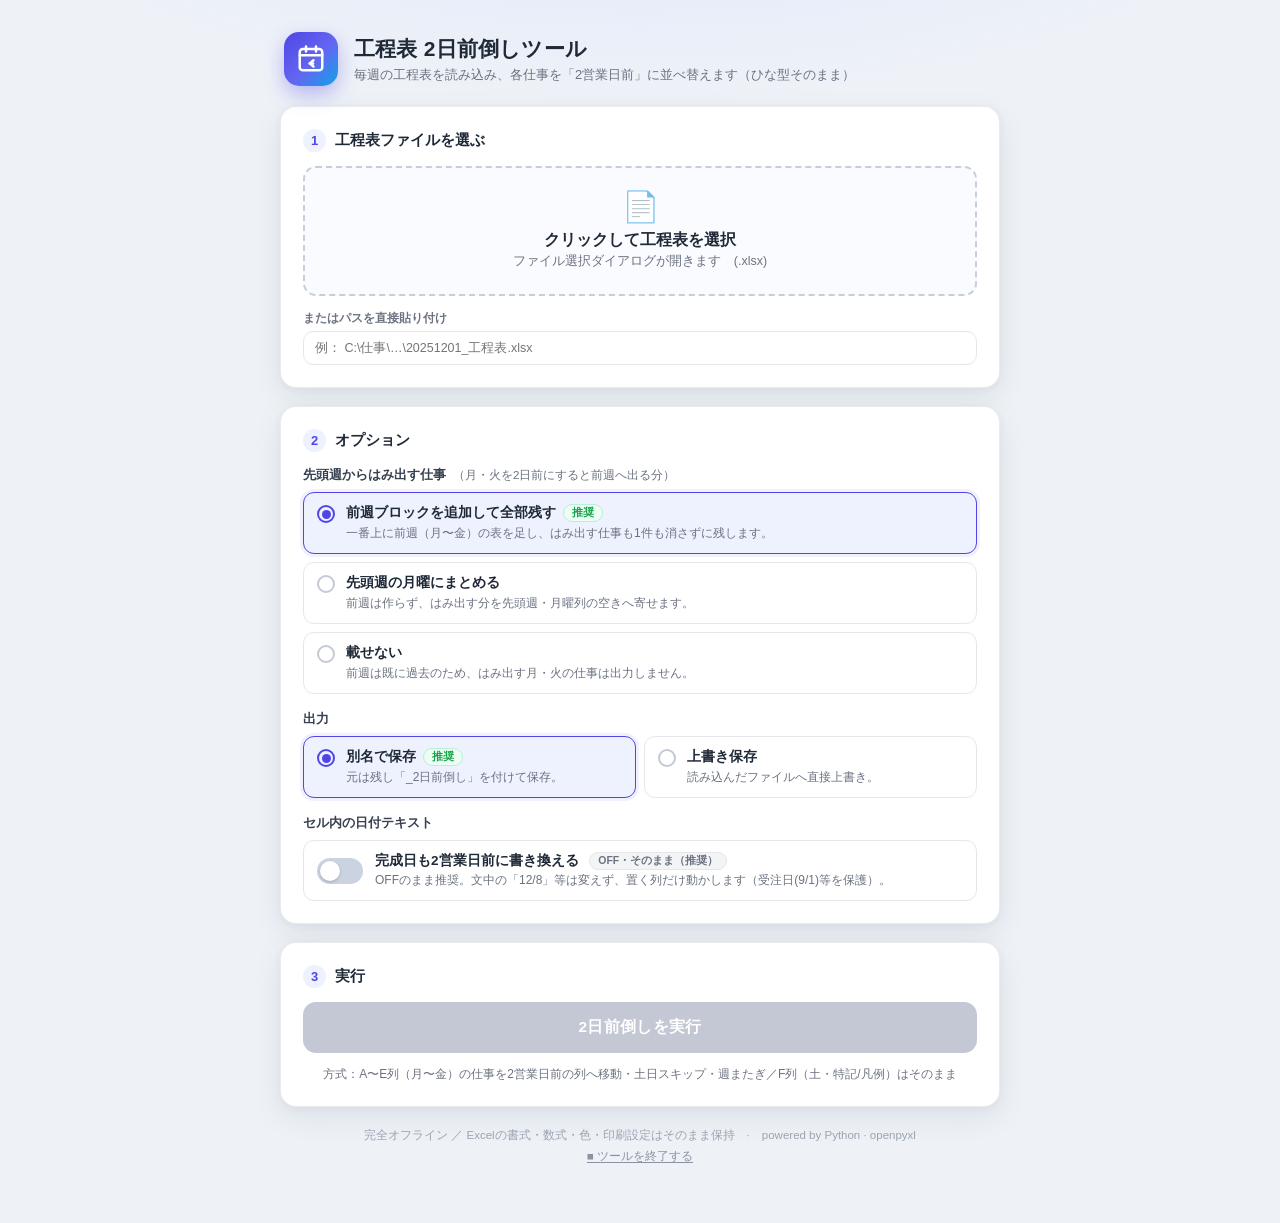
==== index.html @ 51d1c984 "Add files via upload" ====
<!DOCTYPE html>
<html lang="ja">
<head>
<meta charset="utf-8">
<meta name="viewport" content="width=device-width, initial-scale=1">
<title>工程表 2日前倒しツール</title>
<style>
  :root{
    --bg:#eef2f7; --card:#fff; --ink:#1f2937; --muted:#6b7280;
    --primary:#4f46e5; --primary-d:#4338ca; --primary-soft:#eef2ff;
    --accent:#0ea5e9; --ok:#16a34a; --ok-soft:#ecfdf5; --warn:#d97706;
    --warn-soft:#fffbeb; --danger:#dc2626; --danger-soft:#fef2f2; --line:#e5e7eb;
    --radius:16px; --shadow:0 10px 30px rgba(31,41,55,.08), 0 2px 8px rgba(31,41,55,.05);
  }
  *{box-sizing:border-box}
  html,body{margin:0;padding:0}
  body{
    font-family:-apple-system,BlinkMacSystemFont,"Segoe UI","Yu Gothic UI",
      "Hiragino Kaku Gothic ProN","Meiryo",sans-serif;
    color:var(--ink); background:var(--bg);
    background-image:radial-gradient(1200px 500px at 50% -200px,#dbe4ff 0,rgba(219,228,255,0) 60%);
    min-height:100vh; -webkit-font-smoothing:antialiased;
  }
  .wrap{max-width:760px; margin:0 auto; padding:26px 20px 56px}

  /* ---- header ---- */
  header.hero{display:flex; align-items:center; gap:16px; margin:6px 4px 20px;}
  .logo{
    width:54px;height:54px;flex:0 0 auto;border-radius:15px;
    background:linear-gradient(135deg,var(--primary),#6366f1 55%,var(--accent));
    display:grid;place-items:center;box-shadow:0 8px 20px rgba(79,70,229,.35);
  }
  .logo svg{width:30px;height:30px;color:#fff}
  .hero h1{font-size:21px;margin:0;letter-spacing:.2px}
  .hero p{margin:3px 0 0;color:var(--muted);font-size:13px}

  /* ---- card ---- */
  .card{background:var(--card);border-radius:var(--radius);box-shadow:var(--shadow);
    border:1px solid rgba(229,231,235,.8); padding:22px; margin-bottom:18px;}
  .step{display:flex;align-items:center;gap:9px;margin:0 0 14px;font-weight:700;font-size:14.5px}
  .step .n{width:23px;height:23px;border-radius:50%;background:var(--primary-soft);
    color:var(--primary);display:grid;place-items:center;font-size:13px;font-weight:800}

  /* ---- pick ---- */
  .pick{
    border:2px dashed #c7cdda;border-radius:13px;padding:24px 18px;text-align:center;
    background:#fafbff;cursor:pointer;transition:.18s;
  }
  .pick:hover{border-color:var(--primary);background:#f5f7ff}
  .pick.busy{opacity:.7;cursor:progress}
  .pick .ic{font-size:30px;line-height:1}
  .pick .big{font-weight:700;margin:8px 0 2px}
  .pick .sub{color:var(--muted);font-size:12.5px}

  .pastearea{margin-top:12px}
  .pastearea label{font-size:11.5px;color:var(--muted);font-weight:600}
  .pathrow{display:flex;gap:8px;margin-top:5px}
  .pathrow input{flex:1;border:1.5px solid var(--line);border-radius:10px;padding:9px 11px;
    font-size:12.5px;font-family:inherit;color:#374151}
  .pathrow input:focus{outline:none;border-color:var(--primary);box-shadow:0 0 0 3px rgba(79,70,229,.1)}

  .file{
    display:none;align-items:center;gap:12px;margin-top:14px;padding:12px 14px;
    background:var(--primary-soft);border:1px solid #dfe3ff;border-radius:11px;
  }
  .file.show{display:flex}
  .file .xls{width:34px;height:34px;border-radius:8px;background:#1d8a52;color:#fff;
    display:grid;place-items:center;font-size:11px;font-weight:800;flex:0 0 auto}
  .file .meta{flex:1;min-width:0}
  .file .nm{font-weight:700;font-size:13.5px;white-space:nowrap;overflow:hidden;text-overflow:ellipsis}
  .file .sz{color:var(--muted);font-size:11.5px;white-space:nowrap;overflow:hidden;text-overflow:ellipsis}
  .file .x{border:none;background:#e7eaf6;color:#555;width:26px;height:26px;border-radius:50%;
    cursor:pointer;font-size:15px;line-height:1;flex:0 0 auto}
  .file .x:hover{background:#d9deef}

  /* ---- options ---- */
  .opt-grp + .opt-grp{margin-top:16px}
  .lab{font-size:13px;font-weight:700;color:#374151;margin:0 0 8px;display:flex;gap:7px;align-items:center;flex-wrap:wrap}
  .lab .hint{font-weight:500;color:var(--muted);font-size:11.5px}
  .choices{display:grid;gap:8px}
  .choice{
    display:flex;gap:11px;align-items:flex-start;padding:11px 13px;border:1.5px solid var(--line);
    border-radius:11px;cursor:pointer;transition:.15s;background:#fff;
  }
  .choice:hover{border-color:#c3c9d6;background:#fcfcff}
  .choice.on{border-color:var(--primary);background:var(--primary-soft);box-shadow:0 0 0 3px rgba(79,70,229,.08)}
  .choice .dot{width:18px;height:18px;border-radius:50%;border:2px solid #c3c9d6;flex:0 0 auto;margin-top:1px;
    display:grid;place-items:center;transition:.15s}
  .choice.on .dot{border-color:var(--primary)}
  .choice.on .dot::after{content:"";width:9px;height:9px;border-radius:50%;background:var(--primary)}
  .choice .ttl{font-weight:700;font-size:13.5px}
  .choice .ds{color:var(--muted);font-size:12px;margin-top:2px;line-height:1.5}
  .row2{display:grid;grid-template-columns:1fr 1fr;gap:8px}
  .badge{display:inline-block;font-size:10.5px;font-weight:800;color:var(--ok);
    background:var(--ok-soft);border:1px solid #b9f0d2;border-radius:999px;padding:1px 8px;margin-left:7px;vertical-align:1px}
  .badge.gray{color:#6b7280;background:#f3f4f6;border-color:#e5e7eb}

  /* ---- toggle ---- */
  .toggle{display:flex;align-items:center;gap:12px;padding:11px 13px;border:1.5px solid var(--line);border-radius:11px}
  .sw{width:46px;height:26px;border-radius:999px;background:#cbd2e0;position:relative;cursor:pointer;transition:.18s;flex:0 0 auto}
  .sw::after{content:"";position:absolute;top:3px;left:3px;width:20px;height:20px;border-radius:50%;background:#fff;transition:.18s;box-shadow:0 1px 3px rgba(0,0,0,.2)}
  .sw.on{background:var(--primary)}
  .sw.on::after{left:23px}
  .toggle .tx .ttl{font-weight:700;font-size:13.5px}
  .toggle .tx .ds{color:var(--muted);font-size:12px;margin-top:2px}

  /* ---- run button ---- */
  .run{
    width:100%;border:none;border-radius:13px;padding:15px;font-size:15.5px;font-weight:800;
    color:#fff;background:linear-gradient(135deg,var(--primary),#6366f1);cursor:pointer;
    box-shadow:0 8px 18px rgba(79,70,229,.32);transition:.15s;letter-spacing:.3px;
    display:flex;align-items:center;justify-content:center;gap:9px;
  }
  .run:hover:not(:disabled){transform:translateY(-1px);box-shadow:0 11px 22px rgba(79,70,229,.4)}
  .run:disabled{background:#c4c8d4;box-shadow:none;cursor:not-allowed}
  .run .spin{width:18px;height:18px;border:3px solid rgba(255,255,255,.45);border-top-color:#fff;border-radius:50%;animation:sp .8s linear infinite;display:none}
  .run.busy .spin{display:inline-block}
  @keyframes sp{to{transform:rotate(360deg)}}
  .method-note{font-size:12px;color:var(--muted);text-align:center;margin:12px 4px 0;line-height:1.6}

  /* ---- result ---- */
  #result{display:none}
  #result.show{display:block;animation:rise .35s ease both}
  @keyframes rise{from{opacity:0;transform:translateY(10px)}to{opacity:1;transform:none}}
  .res-head{display:flex;align-items:center;gap:13px;margin-bottom:6px}
  .check{width:46px;height:46px;border-radius:50%;background:var(--ok-soft);border:1px solid #b9f0d2;
    display:grid;place-items:center;flex:0 0 auto}
  .check svg{width:26px;height:26px;color:var(--ok)}
  .res-head h2{margin:0;font-size:18px}
  .res-head .sub{color:var(--muted);font-size:12.5px;margin-top:2px}

  .stats{display:grid;grid-template-columns:repeat(3,1fr);gap:10px;margin:18px 0}
  .tile{background:#f8fafc;border:1px solid var(--line);border-radius:12px;padding:13px 12px;text-align:center}
  .tile .k{font-size:11.5px;color:var(--muted);font-weight:600}
  .tile .v{font-size:21px;font-weight:800;margin-top:3px;letter-spacing:.3px}
  .tile .v .arr{color:#9aa3b2;font-weight:700;margin:0 5px;font-size:16px}
  .tile .tag{margin-top:5px}
  .tag{display:inline-block;font-size:10.5px;font-weight:800;border-radius:999px;padding:1px 8px}
  .tag.ok{color:var(--ok);background:var(--ok-soft);border:1px solid #b9f0d2}
  .tag.gray{color:#6b7280;background:#f1f3f7;border:1px solid #e5e7eb}
  .tag.warn{color:var(--warn);background:var(--warn-soft);border:1px solid #fde9bf}

  .out-row{display:flex;align-items:center;gap:12px;background:var(--ok-soft);border:1px solid #bdf0d3;
    border-radius:12px;padding:12px 14px;margin-bottom:14px}
  .out-row .xls{width:32px;height:32px;border-radius:8px;background:#1d8a52;color:#fff;display:grid;place-items:center;font-size:10px;font-weight:800;flex:0 0 auto}
  .out-row .meta{flex:1;min-width:0}
  .out-row .nm{font-weight:700;font-size:13px;white-space:nowrap;overflow:hidden;text-overflow:ellipsis}
  .out-row .sub{color:#4b7a5e;font-size:11px;white-space:nowrap;overflow:hidden;text-overflow:ellipsis}
  .btns{display:flex;gap:10px}
  .btn{flex:1;border-radius:11px;padding:12px;font-size:14px;font-weight:800;cursor:pointer;border:none;transition:.15s}
  .btn.dl{color:#fff;background:linear-gradient(135deg,var(--ok),#22b966);box-shadow:0 7px 16px rgba(22,163,74,.3)}
  .btn.dl:hover{transform:translateY(-1px)}
  .btn.again{background:#eef1f6;color:#384152}
  .btn.again:hover{background:#e3e7ef}
  .warnbar{display:none;margin-top:12px;font-size:12.5px;color:#92560a;background:var(--warn-soft);
    border:1px solid #fde9bf;border-radius:10px;padding:10px 12px;line-height:1.6}
  .warnbar.show{display:block}

  /* ---- toast / quit ---- */
  #toast{position:fixed;left:50%;bottom:26px;transform:translateX(-50%) translateY(20px);
    background:#fff;border:1px solid var(--danger);border-left:4px solid var(--danger);color:#7f1d1d;
    padding:13px 17px;border-radius:11px;box-shadow:var(--shadow);font-size:13px;max-width:90%;
    opacity:0;pointer-events:none;transition:.25s;z-index:50;white-space:pre-line}
  #toast.show{opacity:1;transform:translateX(-50%) translateY(0)}
  footer{text-align:center;color:#9aa3b2;font-size:11.5px;margin-top:10px;line-height:1.8}
  footer a{color:#8b93a3;cursor:pointer;text-decoration:underline;text-underline-offset:2px}
  #bye{position:fixed;inset:0;background:rgba(238,242,247,.96);display:none;place-items:center;z-index:99;text-align:center}
  #bye.show{display:grid}
  #bye .box{background:#fff;border-radius:16px;padding:34px 40px;box-shadow:var(--shadow)}
  #bye h2{margin:0 0 6px;font-size:18px}
  #bye p{margin:0;color:var(--muted);font-size:13px}
</style>
</head>
<body>
<div class="wrap">

  <header class="hero">
    <div class="logo">
      <svg viewBox="0 0 24 24" fill="none" stroke="currentColor" stroke-width="2" stroke-linecap="round" stroke-linejoin="round">
        <rect x="3" y="4" width="18" height="17" rx="2.5"/><path d="M3 9h18M8 2v4M16 2v4"/><path d="M14 13l-3 2.5 3 2.5"/><path d="M11 15.5h2.6"/>
      </svg>
    </div>
    <div>
      <h1>工程表 2日前倒しツール</h1>
      <p>毎週の工程表を読み込み、各仕事を「2営業日前」に並べ替えます（ひな型そのまま）</p>
    </div>
  </header>

  <!-- 入力 -->
  <section class="card" id="panel-input">
    <div class="step"><span class="n">1</span>工程表ファイルを選ぶ</div>
    <div class="pick" id="pick">
      <div class="ic">📄</div>
      <div class="big" id="pickBig">クリックして工程表を選択</div>
      <div class="sub" id="pickSub">ファイル選択ダイアログが開きます　(.xlsx)</div>
    </div>
    <div class="pastearea">
      <label for="pathInput">またはパスを直接貼り付け</label>
      <div class="pathrow">
        <input type="text" id="pathInput" spellcheck="false"
          placeholder="例： C:\仕事\…\20251201_工程表.xlsx">
      </div>
    </div>
    <div class="file" id="fileChip">
      <div class="xls">XLSX</div>
      <div class="meta"><div class="nm" id="fileName">—</div><div class="sz" id="fileDir"></div></div>
      <button class="x" id="fileClear" title="取り消し">×</button>
    </div>
  </section>

  <!-- オプション -->
  <section class="card" id="panel-opt">
    <div class="step"><span class="n">2</span>オプション</div>

    <div class="opt-grp">
      <div class="lab">先頭週からはみ出す仕事<span class="hint">（月・火を2日前にすると前週へ出る分）</span></div>
      <div class="choices" id="spill">
        <div class="choice on" data-v="prepend">
          <div class="dot"></div>
          <div><div class="ttl">前週ブロックを追加して全部残す<span class="badge">推奨</span></div>
            <div class="ds">一番上に前週（月〜金）の表を足し、はみ出す仕事も1件も消さずに残します。</div></div>
        </div>
        <div class="choice" data-v="clamp">
          <div class="dot"></div>
          <div><div class="ttl">先頭週の月曜にまとめる</div>
            <div class="ds">前週は作らず、はみ出す分を先頭週・月曜列の空きへ寄せます。</div></div>
        </div>
        <div class="choice" data-v="drop">
          <div class="dot"></div>
          <div><div class="ttl">載せない</div>
            <div class="ds">前週は既に過去のため、はみ出す月・火の仕事は出力しません。</div></div>
        </div>
      </div>
    </div>

    <div class="opt-grp">
      <div class="lab">出力</div>
      <div class="choices row2" id="output">
        <div class="choice on" data-v="newfile">
          <div class="dot"></div>
          <div><div class="ttl">別名で保存<span class="badge">推奨</span></div>
            <div class="ds">元は残し「_2日前倒し」を付けて保存。</div></div>
        </div>
        <div class="choice" data-v="overwrite">
          <div class="dot"></div>
          <div><div class="ttl">上書き保存</div>
            <div class="ds">読み込んだファイルへ直接上書き。</div></div>
        </div>
      </div>
    </div>

    <div class="opt-grp">
      <div class="lab">セル内の日付テキスト</div>
      <div class="toggle">
        <div class="sw" id="rewriteSw"></div>
        <div class="tx">
          <div class="ttl">完成日も2営業日前に書き換える <span class="badge gray" id="rwState">OFF・そのまま（推奨）</span></div>
          <div class="ds">OFFのまま推奨。文中の「12/8」等は変えず、置く列だけ動かします（受注日(9/1)等を保護）。</div>
        </div>
      </div>
    </div>
  </section>

  <!-- 実行 -->
  <section class="card" id="panel-run">
    <div class="step"><span class="n">3</span>実行</div>
    <button class="run" id="runBtn" disabled>
      <span class="spin"></span>
      <span class="txt">2日前倒しを実行</span>
    </button>
    <div class="method-note">
      方式：A〜E列（月〜金）の仕事を2営業日前の列へ移動・土日スキップ・週またぎ／F列（土・特記/凡例）はそのまま
    </div>
  </section>

  <!-- 結果 -->
  <section class="card" id="result">
    <div class="res-head">
      <div class="check">
        <svg viewBox="0 0 24 24" fill="none" stroke="currentColor" stroke-width="3" stroke-linecap="round" stroke-linejoin="round"><path d="M5 13l4 4L19 7"/></svg>
      </div>
      <div><h2>2日前倒し 完了</h2><div class="sub">ひな型そのまま・書式と色を保持して保存しました</div></div>
    </div>

    <div class="stats" id="stats"></div>

    <div class="out-row">
      <div class="xls">XLSX</div>
      <div class="meta"><div class="nm" id="outName">—</div><div class="sub" id="outDir"></div></div>
    </div>

    <div class="btns">
      <button class="btn dl" id="openBtn">📂 フォルダを開く</button>
      <button class="btn again" id="againBtn">別のファイルを処理</button>
    </div>
    <div class="warnbar" id="warnbar"></div>
  </section>

  <footer>
    完全オフライン ／ Excelの書式・数式・色・印刷設定はそのまま保持　·　powered by Python · openpyxl<br>
    <a id="quit">■ ツールを終了する</a>
  </footer>
</div>

<div id="toast"></div>
<div id="bye"><div class="box"><h2>ツールを終了しました</h2><p>このウィンドウは閉じてかまいません。</p></div></div>

<script>
(function(){
  "use strict";
  var path="", outPath="", running=false;
  var $=function(id){return document.getElementById(id);};
  var pick=$("pick"), pathInput=$("pathInput"), fileChip=$("fileChip"),
      fileName=$("fileName"), fileDir=$("fileDir"), fileClear=$("fileClear"),
      runBtn=$("runBtn"), result=$("result"), spill=$("spill"), output=$("output"),
      rewriteSw=$("rewriteSw"), rwState=$("rwState");

  function base(p){ return (p||"").split(/[\\/]/).pop(); }
  function dir(p){ var b=base(p); return (p||"").slice(0,(p||"").length-b.length).replace(/[\\/]+$/,""); }
  function isXlsx(p){ return /\.(xlsx|xlsm)$/i.test(p||""); }

  function refresh(){
    path = pathInput.value.trim().replace(/^"|"$/g,"");
    if(path){
      fileName.textContent = base(path);
      fileDir.textContent = dir(path);
      fileChip.classList.add("show");
    }else{
      fileChip.classList.remove("show");
    }
    runBtn.disabled = !(path && isXlsx(path)) || running;
    result.classList.remove("show");
  }
  pathInput.addEventListener("input", refresh);
  fileClear.addEventListener("click", function(){ pathInput.value=""; refresh(); });

  // ---- native pick ----
  pick.addEventListener("click", function(){
    if(pick.classList.contains("busy")) return;
    pick.classList.add("busy");
    $("pickBig").textContent="選択ダイアログを表示中…";
    api("/pick",{initialdir:dir(path)}).then(function(r){
      if(r && r.path){ pathInput.value=r.path; refresh(); }
    }).catch(function(){}).finally(function(){
      pick.classList.remove("busy");
      $("pickBig").textContent="クリックして工程表を選択";
    });
  });

  // ---- option groups ----
  function wireGroup(el){
    el.addEventListener("click",function(e){
      var c=e.target.closest(".choice"); if(!c)return;
      el.querySelectorAll(".choice").forEach(function(x){x.classList.remove("on");});
      c.classList.add("on");
    });
  }
  wireGroup(spill); wireGroup(output);
  function val(el){ return (el.querySelector(".choice.on")||{}).dataset.v; }

  var rewrite=false;
  rewriteSw.addEventListener("click",function(){
    rewrite=!rewrite;
    rewriteSw.classList.toggle("on",rewrite);
    rwState.textContent= rewrite ? "ON・書き換える（試験的）" : "OFF・そのまま（推奨）";
    rwState.className= "badge "+(rewrite?"":"gray");
    rwState.style.color = rewrite ? "#b45309" : "";
  });

  // ---- toast ----
  var toastT;
  function toast(msg){
    var t=$("toast"); t.textContent=msg; t.classList.add("show");
    clearTimeout(toastT); toastT=setTimeout(function(){t.classList.remove("show");},4600);
  }

  // ---- api helper ----
  function api(url,obj){
    return fetch(url,{method:"POST",headers:{"Content-Type":"application/json"},
      body:JSON.stringify(obj||{})}).then(function(res){
      return res.json().catch(function(){return {};}).then(function(j){
        if(!res.ok) throw new Error(j.error||("エラー ("+res.status+")"));
        return j;
      });
    });
  }

  // ---- run ----
  function busy(on){
    running=on; runBtn.classList.toggle("busy",on);
    runBtn.disabled = on || !(path && isXlsx(path));
    runBtn.querySelector(".txt").textContent = on ? "処理中…" : "2日前倒しを実行";
  }
  runBtn.addEventListener("click", function(){
    if(!(path && isXlsx(path))) return;
    busy(true);
    api("/process",{path:path, spillover:val(spill), output:val(output), rewrite:rewrite})
    .then(function(s){ busy(false); showResult(s); })
    .catch(function(err){ busy(false); toast(err.message||String(err)); });
  });

  function tile(k,v,tag,cls){
    return '<div class="tile"><div class="k">'+k+'</div><div class="v">'+v+'</div>'+
           (tag?'<div class="tag '+(cls||"gray")+'">'+tag+'</div>':'')+'</div>';
  }
  function arrow(a,b){ return a+'<span class="arr">→</span>'+b; }

  function showResult(s){
    outPath = s.output||"";
    $("outName").textContent = base(outPath);
    $("outDir").textContent = dir(outPath);

    var sp=s.spillover||"prepend", ji=s.jobs_in_work, jo=s.jobs_out_work, tag,cls;
    if(sp==="prepend" && ji===jo){ tag="抽出漏れゼロ ✓"; cls="ok"; }
    else if(sp==="drop"){ tag="前週分は除外"; cls="gray"; }
    else if(jo<ji){ tag="−"+(ji-jo)+"件"; cls="warn"; }
    else { tag="一致 ✓"; cls="ok"; }

    $("stats").innerHTML =
      tile("週ブロック", arrow(s.blocks_in,s.blocks_out), null) +
      tile("仕事（月〜金）", arrow(ji,jo), tag, cls) +
      tile("特記/凡例（F列）", (s.jobs_out_f!=null?s.jobs_out_f:"—"), "保持", "gray");

    var wb=$("warnbar"), msgs=[];
    if(s.rewrite_dates) msgs.push("⚠ セル内の日付を書き換えました（試験的）。受注日などが意図せず変わっていないか確認してください。");
    if(s.truncated) msgs.push("⚠ "+s.truncated+" 件が月曜列に入り切らず省略されました。");
    if(sp==="drop") msgs.push("※「載せない」設定のため、先頭週の月・火の仕事は出力に含まれません。");
    if(s.output_mode==="overwrite"||/_2日前倒し/.test(outPath)===false) {}
    if(msgs.length){ wb.innerHTML=msgs.join("<br>"); wb.classList.add("show"); }
    else { wb.classList.remove("show"); wb.innerHTML=""; }

    result.classList.add("show");
    result.scrollIntoView({behavior:"smooth",block:"start"});
  }

  $("openBtn").addEventListener("click", function(){
    if(outPath) api("/open-folder",{path:outPath}).catch(function(){});
  });
  $("againBtn").addEventListener("click", function(){
    pathInput.value=""; refresh();
    $("panel-input").scrollIntoView({behavior:"smooth",block:"start"});
  });

  // ---- 終了 / ハートビート ----
  function quit(){
    fetch("/shutdown",{method:"POST"}).catch(function(){});
    $("bye").classList.add("show");
  }
  $("quit").addEventListener("click", quit);
  window.addEventListener("pagehide", function(){
    try{ navigator.sendBeacon("/bye"); }catch(e){}
  });
  setInterval(function(){ fetch("/ping",{method:"POST"}).catch(function(){}); }, 8000);

  // ---- demo（見た目確認用） ----
  if(/[?&]demo=1/.test(location.search)){
    pathInput.value="C:\\仕事\\抽出アプリ\\20251201_社内_工程表_製造部.xlsx"; refresh();
    showResult({blocks_in:4,blocks_out:5,jobs_in_work:558,jobs_out_work:558,jobs_in_f:62,
      jobs_out_f:62,truncated:0,spillover:"prepend",rewrite_dates:false,
      output:"C:\\仕事\\抽出アプリ\\20251201_社内_工程表_製造部_2日前倒し.xlsx"});
  }
})();
</script>
</body>
</html>
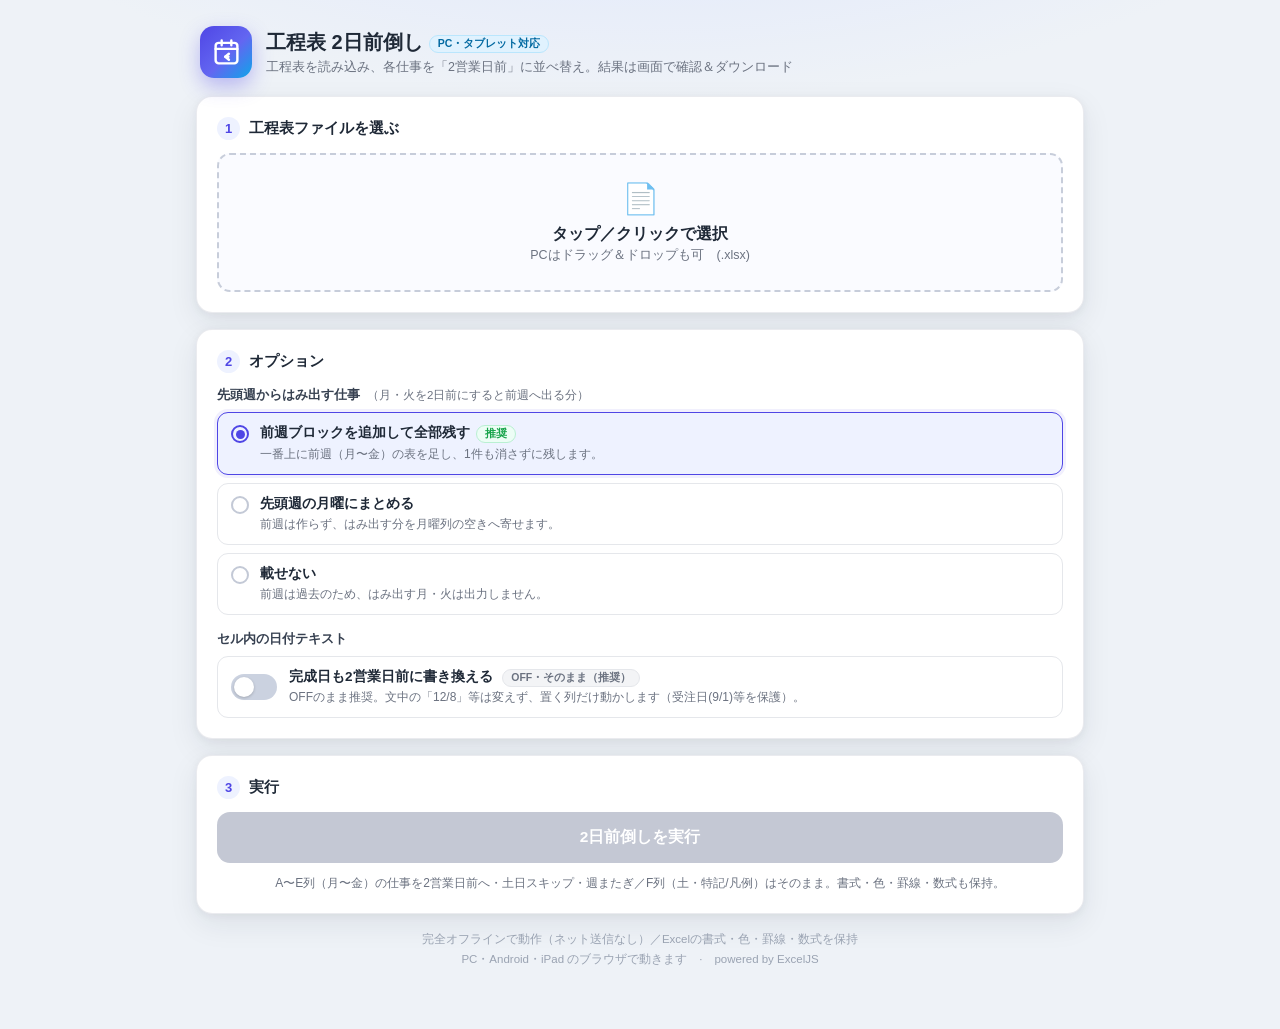
==== commit e6116b07: "Add files via upload" ====
--- a/index.html
+++ b/index.html
@@ -3,461 +3,692 @@
 <head>
 <meta charset="utf-8">
 <meta name="viewport" content="width=device-width, initial-scale=1">
-<title>工程表 2日前倒しツール</title>
+<title>工程表 2日前倒し（どこでも版）</title>
 <style>
   :root{
     --bg:#eef2f7; --card:#fff; --ink:#1f2937; --muted:#6b7280;
-    --primary:#4f46e5; --primary-d:#4338ca; --primary-soft:#eef2ff;
-    --accent:#0ea5e9; --ok:#16a34a; --ok-soft:#ecfdf5; --warn:#d97706;
-    --warn-soft:#fffbeb; --danger:#dc2626; --danger-soft:#fef2f2; --line:#e5e7eb;
+    --primary:#4f46e5; --primary-soft:#eef2ff; --accent:#0ea5e9; --ok:#16a34a;
+    --ok-soft:#ecfdf5; --warn:#d97706; --warn-soft:#fffbeb; --danger:#dc2626; --line:#e5e7eb;
     --radius:16px; --shadow:0 10px 30px rgba(31,41,55,.08), 0 2px 8px rgba(31,41,55,.05);
   }
   *{box-sizing:border-box}
   html,body{margin:0;padding:0}
-  body{
-    font-family:-apple-system,BlinkMacSystemFont,"Segoe UI","Yu Gothic UI",
-      "Hiragino Kaku Gothic ProN","Meiryo",sans-serif;
+  body{font-family:-apple-system,BlinkMacSystemFont,"Segoe UI","Yu Gothic UI","Hiragino Kaku Gothic ProN","Meiryo",sans-serif;
     color:var(--ink); background:var(--bg);
     background-image:radial-gradient(1200px 500px at 50% -200px,#dbe4ff 0,rgba(219,228,255,0) 60%);
-    min-height:100vh; -webkit-font-smoothing:antialiased;
-  }
-  .wrap{max-width:760px; margin:0 auto; padding:26px 20px 56px}
-
-  /* ---- header ---- */
-  header.hero{display:flex; align-items:center; gap:16px; margin:6px 4px 20px;}
-  .logo{
-    width:54px;height:54px;flex:0 0 auto;border-radius:15px;
-    background:linear-gradient(135deg,var(--primary),#6366f1 55%,var(--accent));
-    display:grid;place-items:center;box-shadow:0 8px 20px rgba(79,70,229,.35);
-  }
-  .logo svg{width:30px;height:30px;color:#fff}
-  .hero h1{font-size:21px;margin:0;letter-spacing:.2px}
-  .hero p{margin:3px 0 0;color:var(--muted);font-size:13px}
-
-  /* ---- card ---- */
-  .card{background:var(--card);border-radius:var(--radius);box-shadow:var(--shadow);
-    border:1px solid rgba(229,231,235,.8); padding:22px; margin-bottom:18px;}
-  .step{display:flex;align-items:center;gap:9px;margin:0 0 14px;font-weight:700;font-size:14.5px}
-  .step .n{width:23px;height:23px;border-radius:50%;background:var(--primary-soft);
-    color:var(--primary);display:grid;place-items:center;font-size:13px;font-weight:800}
-
-  /* ---- pick ---- */
-  .pick{
-    border:2px dashed #c7cdda;border-radius:13px;padding:24px 18px;text-align:center;
-    background:#fafbff;cursor:pointer;transition:.18s;
-  }
-  .pick:hover{border-color:var(--primary);background:#f5f7ff}
-  .pick.busy{opacity:.7;cursor:progress}
-  .pick .ic{font-size:30px;line-height:1}
-  .pick .big{font-weight:700;margin:8px 0 2px}
-  .pick .sub{color:var(--muted);font-size:12.5px}
-
-  .pastearea{margin-top:12px}
-  .pastearea label{font-size:11.5px;color:var(--muted);font-weight:600}
-  .pathrow{display:flex;gap:8px;margin-top:5px}
-  .pathrow input{flex:1;border:1.5px solid var(--line);border-radius:10px;padding:9px 11px;
-    font-size:12.5px;font-family:inherit;color:#374151}
-  .pathrow input:focus{outline:none;border-color:var(--primary);box-shadow:0 0 0 3px rgba(79,70,229,.1)}
-
-  .file{
-    display:none;align-items:center;gap:12px;margin-top:14px;padding:12px 14px;
-    background:var(--primary-soft);border:1px solid #dfe3ff;border-radius:11px;
-  }
+    min-height:100vh; -webkit-font-smoothing:antialiased; -webkit-text-size-adjust:100%;}
+  .wrap{max-width:920px; margin:0 auto; padding:22px 16px 60px}
+  header.hero{display:flex; align-items:center; gap:14px; margin:4px 4px 18px}
+  .logo{width:52px;height:52px;flex:0 0 auto;border-radius:14px;background:linear-gradient(135deg,var(--primary),#6366f1 55%,var(--accent));display:grid;place-items:center;box-shadow:0 8px 20px rgba(79,70,229,.35)}
+  .logo svg{width:29px;height:29px;color:#fff}
+  .hero h1{font-size:20px;margin:0}
+  .hero p{margin:3px 0 0;color:var(--muted);font-size:12.5px}
+  .tag-here{display:inline-block;font-size:10.5px;font-weight:800;color:#0369a1;background:#e0f2fe;border:1px solid #bae6fd;border-radius:999px;padding:1px 8px;margin-left:6px;vertical-align:2px}
+
+  .card{background:var(--card);border-radius:var(--radius);box-shadow:var(--shadow);border:1px solid rgba(229,231,235,.8);padding:20px;margin-bottom:16px}
+  .step{display:flex;align-items:center;gap:9px;margin:0 0 13px;font-weight:700;font-size:14.5px}
+  .step .n{width:23px;height:23px;border-radius:50%;background:var(--primary-soft);color:var(--primary);display:grid;place-items:center;font-size:13px;font-weight:800}
+
+  .drop{border:2px dashed #c7cdda;border-radius:13px;padding:26px 18px;text-align:center;background:#fafbff;cursor:pointer;transition:.18s;display:block}
+  .drop:hover{border-color:var(--primary);background:#f5f7ff}
+  .drop.drag{border-color:var(--primary);background:var(--primary-soft)}
+  .drop .ic{font-size:30px}
+  .drop .big{font-weight:700;margin:8px 0 2px}
+  .drop .sub{color:var(--muted);font-size:12.5px}
+  .drop input{display:none}
+  .file{display:none;align-items:center;gap:12px;margin-top:13px;padding:11px 13px;background:var(--primary-soft);border:1px solid #dfe3ff;border-radius:11px}
   .file.show{display:flex}
-  .file .xls{width:34px;height:34px;border-radius:8px;background:#1d8a52;color:#fff;
-    display:grid;place-items:center;font-size:11px;font-weight:800;flex:0 0 auto}
+  .file .xls{width:33px;height:33px;border-radius:8px;background:#1d8a52;color:#fff;display:grid;place-items:center;font-size:10px;font-weight:800;flex:0 0 auto}
   .file .meta{flex:1;min-width:0}
-  .file .nm{font-weight:700;font-size:13.5px;white-space:nowrap;overflow:hidden;text-overflow:ellipsis}
-  .file .sz{color:var(--muted);font-size:11.5px;white-space:nowrap;overflow:hidden;text-overflow:ellipsis}
-  .file .x{border:none;background:#e7eaf6;color:#555;width:26px;height:26px;border-radius:50%;
-    cursor:pointer;font-size:15px;line-height:1;flex:0 0 auto}
-  .file .x:hover{background:#d9deef}
-
-  /* ---- options ---- */
-  .opt-grp + .opt-grp{margin-top:16px}
+  .file .nm{font-weight:700;font-size:13px;white-space:nowrap;overflow:hidden;text-overflow:ellipsis}
+  .file .sz{color:var(--muted);font-size:11.5px}
+  .file .x{border:none;background:#e7eaf6;color:#555;width:26px;height:26px;border-radius:50%;cursor:pointer;font-size:15px;flex:0 0 auto}
+
+  .opt-grp + .opt-grp{margin-top:15px}
   .lab{font-size:13px;font-weight:700;color:#374151;margin:0 0 8px;display:flex;gap:7px;align-items:center;flex-wrap:wrap}
   .lab .hint{font-weight:500;color:var(--muted);font-size:11.5px}
   .choices{display:grid;gap:8px}
-  .choice{
-    display:flex;gap:11px;align-items:flex-start;padding:11px 13px;border:1.5px solid var(--line);
-    border-radius:11px;cursor:pointer;transition:.15s;background:#fff;
-  }
-  .choice:hover{border-color:#c3c9d6;background:#fcfcff}
+  .choice{display:flex;gap:11px;align-items:flex-start;padding:11px 13px;border:1.5px solid var(--line);border-radius:11px;cursor:pointer;transition:.15s;background:#fff}
+  .choice:hover{border-color:#c3c9d6}
   .choice.on{border-color:var(--primary);background:var(--primary-soft);box-shadow:0 0 0 3px rgba(79,70,229,.08)}
-  .choice .dot{width:18px;height:18px;border-radius:50%;border:2px solid #c3c9d6;flex:0 0 auto;margin-top:1px;
-    display:grid;place-items:center;transition:.15s}
+  .choice .dot{width:18px;height:18px;border-radius:50%;border:2px solid #c3c9d6;flex:0 0 auto;margin-top:1px;display:grid;place-items:center}
   .choice.on .dot{border-color:var(--primary)}
   .choice.on .dot::after{content:"";width:9px;height:9px;border-radius:50%;background:var(--primary)}
   .choice .ttl{font-weight:700;font-size:13.5px}
   .choice .ds{color:var(--muted);font-size:12px;margin-top:2px;line-height:1.5}
-  .row2{display:grid;grid-template-columns:1fr 1fr;gap:8px}
-  .badge{display:inline-block;font-size:10.5px;font-weight:800;color:var(--ok);
-    background:var(--ok-soft);border:1px solid #b9f0d2;border-radius:999px;padding:1px 8px;margin-left:7px;vertical-align:1px}
+  .badge{display:inline-block;font-size:10.5px;font-weight:800;color:var(--ok);background:var(--ok-soft);border:1px solid #b9f0d2;border-radius:999px;padding:1px 8px;margin-left:6px}
   .badge.gray{color:#6b7280;background:#f3f4f6;border-color:#e5e7eb}
-
-  /* ---- toggle ---- */
   .toggle{display:flex;align-items:center;gap:12px;padding:11px 13px;border:1.5px solid var(--line);border-radius:11px}
   .sw{width:46px;height:26px;border-radius:999px;background:#cbd2e0;position:relative;cursor:pointer;transition:.18s;flex:0 0 auto}
   .sw::after{content:"";position:absolute;top:3px;left:3px;width:20px;height:20px;border-radius:50%;background:#fff;transition:.18s;box-shadow:0 1px 3px rgba(0,0,0,.2)}
-  .sw.on{background:var(--primary)}
-  .sw.on::after{left:23px}
-  .toggle .tx .ttl{font-weight:700;font-size:13.5px}
-  .toggle .tx .ds{color:var(--muted);font-size:12px;margin-top:2px}
-
-  /* ---- run button ---- */
-  .run{
-    width:100%;border:none;border-radius:13px;padding:15px;font-size:15.5px;font-weight:800;
-    color:#fff;background:linear-gradient(135deg,var(--primary),#6366f1);cursor:pointer;
-    box-shadow:0 8px 18px rgba(79,70,229,.32);transition:.15s;letter-spacing:.3px;
-    display:flex;align-items:center;justify-content:center;gap:9px;
-  }
-  .run:hover:not(:disabled){transform:translateY(-1px);box-shadow:0 11px 22px rgba(79,70,229,.4)}
+  .sw.on{background:var(--primary)}.sw.on::after{left:23px}
+  .toggle .ttl{font-weight:700;font-size:13.5px}
+  .toggle .ds{color:var(--muted);font-size:12px;margin-top:2px}
+
+  .run{width:100%;border:none;border-radius:13px;padding:15px;font-size:15.5px;font-weight:800;color:#fff;background:linear-gradient(135deg,var(--primary),#6366f1);cursor:pointer;box-shadow:0 8px 18px rgba(79,70,229,.32);transition:.15s;display:flex;align-items:center;justify-content:center;gap:9px}
+  .run:hover:not(:disabled){transform:translateY(-1px)}
   .run:disabled{background:#c4c8d4;box-shadow:none;cursor:not-allowed}
   .run .spin{width:18px;height:18px;border:3px solid rgba(255,255,255,.45);border-top-color:#fff;border-radius:50%;animation:sp .8s linear infinite;display:none}
   .run.busy .spin{display:inline-block}
   @keyframes sp{to{transform:rotate(360deg)}}
-  .method-note{font-size:12px;color:var(--muted);text-align:center;margin:12px 4px 0;line-height:1.6}
-
-  /* ---- result ---- */
+  .method-note{font-size:12px;color:var(--muted);text-align:center;margin:11px 4px 0;line-height:1.6}
+
   #result{display:none}
   #result.show{display:block;animation:rise .35s ease both}
-  @keyframes rise{from{opacity:0;transform:translateY(10px)}to{opacity:1;transform:none}}
+  @keyframes rise{from{opacity:0;transform:translateY(10px)}to{opacity:1}}
   .res-head{display:flex;align-items:center;gap:13px;margin-bottom:6px}
-  .check{width:46px;height:46px;border-radius:50%;background:var(--ok-soft);border:1px solid #b9f0d2;
-    display:grid;place-items:center;flex:0 0 auto}
-  .check svg{width:26px;height:26px;color:var(--ok)}
-  .res-head h2{margin:0;font-size:18px}
-  .res-head .sub{color:var(--muted);font-size:12.5px;margin-top:2px}
-
-  .stats{display:grid;grid-template-columns:repeat(3,1fr);gap:10px;margin:18px 0}
-  .tile{background:#f8fafc;border:1px solid var(--line);border-radius:12px;padding:13px 12px;text-align:center}
-  .tile .k{font-size:11.5px;color:var(--muted);font-weight:600}
-  .tile .v{font-size:21px;font-weight:800;margin-top:3px;letter-spacing:.3px}
-  .tile .v .arr{color:#9aa3b2;font-weight:700;margin:0 5px;font-size:16px}
+  .check{width:44px;height:44px;border-radius:50%;background:var(--ok-soft);border:1px solid #b9f0d2;display:grid;place-items:center;flex:0 0 auto}
+  .check svg{width:25px;height:25px;color:var(--ok)}
+  .res-head h2{margin:0;font-size:18px}.res-head .sub{color:var(--muted);font-size:12.5px;margin-top:2px}
+  .stats{display:grid;grid-template-columns:repeat(3,1fr);gap:10px;margin:16px 0}
+  .tile{background:#f8fafc;border:1px solid var(--line);border-radius:12px;padding:12px;text-align:center}
+  .tile .k{font-size:11px;color:var(--muted);font-weight:600}
+  .tile .v{font-size:20px;font-weight:800;margin-top:3px}
+  .tile .v .arr{color:#9aa3b2;margin:0 5px;font-size:15px}
   .tile .tag{margin-top:5px}
   .tag{display:inline-block;font-size:10.5px;font-weight:800;border-radius:999px;padding:1px 8px}
   .tag.ok{color:var(--ok);background:var(--ok-soft);border:1px solid #b9f0d2}
   .tag.gray{color:#6b7280;background:#f1f3f7;border:1px solid #e5e7eb}
   .tag.warn{color:var(--warn);background:var(--warn-soft);border:1px solid #fde9bf}
-
-  .out-row{display:flex;align-items:center;gap:12px;background:var(--ok-soft);border:1px solid #bdf0d3;
-    border-radius:12px;padding:12px 14px;margin-bottom:14px}
-  .out-row .xls{width:32px;height:32px;border-radius:8px;background:#1d8a52;color:#fff;display:grid;place-items:center;font-size:10px;font-weight:800;flex:0 0 auto}
-  .out-row .meta{flex:1;min-width:0}
-  .out-row .nm{font-weight:700;font-size:13px;white-space:nowrap;overflow:hidden;text-overflow:ellipsis}
-  .out-row .sub{color:#4b7a5e;font-size:11px;white-space:nowrap;overflow:hidden;text-overflow:ellipsis}
-  .btns{display:flex;gap:10px}
-  .btn{flex:1;border-radius:11px;padding:12px;font-size:14px;font-weight:800;cursor:pointer;border:none;transition:.15s}
+  .btn{border-radius:11px;padding:13px;font-size:14.5px;font-weight:800;cursor:pointer;border:none;transition:.15s;width:100%}
   .btn.dl{color:#fff;background:linear-gradient(135deg,var(--ok),#22b966);box-shadow:0 7px 16px rgba(22,163,74,.3)}
   .btn.dl:hover{transform:translateY(-1px)}
-  .btn.again{background:#eef1f6;color:#384152}
-  .btn.again:hover{background:#e3e7ef}
-  .warnbar{display:none;margin-top:12px;font-size:12.5px;color:#92560a;background:var(--warn-soft);
-    border:1px solid #fde9bf;border-radius:10px;padding:10px 12px;line-height:1.6}
+  .btn.again{background:#eef1f6;color:#384152;margin-top:9px}
+  .warnbar{display:none;margin-top:12px;font-size:12.5px;color:#92560a;background:var(--warn-soft);border:1px solid #fde9bf;border-radius:10px;padding:10px 12px;line-height:1.6}
   .warnbar.show{display:block}
 
-  /* ---- toast / quit ---- */
-  #toast{position:fixed;left:50%;bottom:26px;transform:translateX(-50%) translateY(20px);
-    background:#fff;border:1px solid var(--danger);border-left:4px solid var(--danger);color:#7f1d1d;
-    padding:13px 17px;border-radius:11px;box-shadow:var(--shadow);font-size:13px;max-width:90%;
-    opacity:0;pointer-events:none;transition:.25s;z-index:50;white-space:pre-line}
+  /* preview grid */
+  .pv-head{display:flex;align-items:center;justify-content:space-between;margin:18px 0 8px;flex-wrap:wrap;gap:6px}
+  .pv-head .t{font-weight:800;font-size:14px}
+  .pv-head .note{font-size:11.5px;color:var(--muted)}
+  .blk-cap{font-weight:700;font-size:12.5px;color:#475569;margin:14px 0 4px}
+  .gridwrap{overflow:auto;border:1px solid var(--line);border-radius:10px;-webkit-overflow-scrolling:touch}
+  table.sched{border-collapse:collapse;table-layout:fixed;width:100%;min-width:760px}
+  table.sched col{width:16.66%}
+  table.sched td{border:1px solid #d1d5db;vertical-align:top;padding:3px 5px;font-size:11px;line-height:1.35;
+    word-break:break-all;white-space:normal;height:18px}
+  table.sched tr.dh td{background:#dbe4ff;text-align:center;font-weight:800;font-size:12px;position:sticky;top:0;color:#1e3a8a}
+  footer{text-align:center;color:#9aa3b2;font-size:11.5px;margin-top:12px;line-height:1.7}
+  #toast{position:fixed;left:50%;bottom:24px;transform:translateX(-50%) translateY(20px);background:#fff;border:1px solid var(--danger);border-left:4px solid var(--danger);color:#7f1d1d;padding:12px 16px;border-radius:11px;box-shadow:var(--shadow);font-size:13px;max-width:92%;opacity:0;pointer-events:none;transition:.25s;z-index:50;white-space:pre-line}
   #toast.show{opacity:1;transform:translateX(-50%) translateY(0)}
-  footer{text-align:center;color:#9aa3b2;font-size:11.5px;margin-top:10px;line-height:1.8}
-  footer a{color:#8b93a3;cursor:pointer;text-decoration:underline;text-underline-offset:2px}
-  #bye{position:fixed;inset:0;background:rgba(238,242,247,.96);display:none;place-items:center;z-index:99;text-align:center}
-  #bye.show{display:grid}
-  #bye .box{background:#fff;border-radius:16px;padding:34px 40px;box-shadow:var(--shadow)}
-  #bye h2{margin:0 0 6px;font-size:18px}
-  #bye p{margin:0;color:var(--muted);font-size:13px}
+  @media(max-width:560px){.stats{grid-template-columns:1fr 1fr}.wrap{padding:16px 11px 50px}}
 </style>
 </head>
 <body>
 <div class="wrap">
-
   <header class="hero">
-    <div class="logo">
-      <svg viewBox="0 0 24 24" fill="none" stroke="currentColor" stroke-width="2" stroke-linecap="round" stroke-linejoin="round">
-        <rect x="3" y="4" width="18" height="17" rx="2.5"/><path d="M3 9h18M8 2v4M16 2v4"/><path d="M14 13l-3 2.5 3 2.5"/><path d="M11 15.5h2.6"/>
-      </svg>
-    </div>
-    <div>
-      <h1>工程表 2日前倒しツール</h1>
-      <p>毎週の工程表を読み込み、各仕事を「2営業日前」に並べ替えます（ひな型そのまま）</p>
-    </div>
+    <div class="logo"><svg viewBox="0 0 24 24" fill="none" stroke="currentColor" stroke-width="2" stroke-linecap="round" stroke-linejoin="round"><rect x="3" y="4" width="18" height="17" rx="2.5"/><path d="M3 9h18M8 2v4M16 2v4"/><path d="M14 13l-3 2.5 3 2.5"/><path d="M11 15.5h2.6"/></svg></div>
+    <div><h1>工程表 2日前倒し<span class="tag-here">PC・タブレット対応</span></h1>
+      <p>工程表を読み込み、各仕事を「2営業日前」に並べ替え。結果は画面で確認＆ダウンロード</p></div>
   </header>
 
-  <!-- 入力 -->
   <section class="card" id="panel-input">
     <div class="step"><span class="n">1</span>工程表ファイルを選ぶ</div>
-    <div class="pick" id="pick">
+    <label class="drop" id="drop">
+      <input type="file" id="fileInput" accept=".xlsx,.xlsm">
       <div class="ic">📄</div>
-      <div class="big" id="pickBig">クリックして工程表を選択</div>
-      <div class="sub" id="pickSub">ファイル選択ダイアログが開きます　(.xlsx)</div>
-    </div>
-    <div class="pastearea">
-      <label for="pathInput">またはパスを直接貼り付け</label>
-      <div class="pathrow">
-        <input type="text" id="pathInput" spellcheck="false"
-          placeholder="例： C:\仕事\…\20251201_工程表.xlsx">
-      </div>
-    </div>
+      <div class="big">タップ／クリックで選択</div>
+      <div class="sub">PCはドラッグ＆ドロップも可　(.xlsx)</div>
+    </label>
     <div class="file" id="fileChip">
       <div class="xls">XLSX</div>
-      <div class="meta"><div class="nm" id="fileName">—</div><div class="sz" id="fileDir"></div></div>
+      <div class="meta"><div class="nm" id="fileName">—</div><div class="sz" id="fileSize"></div></div>
       <button class="x" id="fileClear" title="取り消し">×</button>
     </div>
   </section>
 
-  <!-- オプション -->
   <section class="card" id="panel-opt">
     <div class="step"><span class="n">2</span>オプション</div>
-
     <div class="opt-grp">
       <div class="lab">先頭週からはみ出す仕事<span class="hint">（月・火を2日前にすると前週へ出る分）</span></div>
       <div class="choices" id="spill">
-        <div class="choice on" data-v="prepend">
-          <div class="dot"></div>
-          <div><div class="ttl">前週ブロックを追加して全部残す<span class="badge">推奨</span></div>
-            <div class="ds">一番上に前週（月〜金）の表を足し、はみ出す仕事も1件も消さずに残します。</div></div>
-        </div>
-        <div class="choice" data-v="clamp">
-          <div class="dot"></div>
-          <div><div class="ttl">先頭週の月曜にまとめる</div>
-            <div class="ds">前週は作らず、はみ出す分を先頭週・月曜列の空きへ寄せます。</div></div>
-        </div>
-        <div class="choice" data-v="drop">
-          <div class="dot"></div>
-          <div><div class="ttl">載せない</div>
-            <div class="ds">前週は既に過去のため、はみ出す月・火の仕事は出力しません。</div></div>
-        </div>
+        <div class="choice on" data-v="prepend"><div class="dot"></div><div><div class="ttl">前週ブロックを追加して全部残す<span class="badge">推奨</span></div><div class="ds">一番上に前週（月〜金）の表を足し、1件も消さずに残します。</div></div></div>
+        <div class="choice" data-v="clamp"><div class="dot"></div><div><div class="ttl">先頭週の月曜にまとめる</div><div class="ds">前週は作らず、はみ出す分を月曜列の空きへ寄せます。</div></div></div>
+        <div class="choice" data-v="drop"><div class="dot"></div><div><div class="ttl">載せない</div><div class="ds">前週は過去のため、はみ出す月・火は出力しません。</div></div></div>
       </div>
     </div>
-
-    <div class="opt-grp">
-      <div class="lab">出力</div>
-      <div class="choices row2" id="output">
-        <div class="choice on" data-v="newfile">
-          <div class="dot"></div>
-          <div><div class="ttl">別名で保存<span class="badge">推奨</span></div>
-            <div class="ds">元は残し「_2日前倒し」を付けて保存。</div></div>
-        </div>
-        <div class="choice" data-v="overwrite">
-          <div class="dot"></div>
-          <div><div class="ttl">上書き保存</div>
-            <div class="ds">読み込んだファイルへ直接上書き。</div></div>
-        </div>
-      </div>
-    </div>
-
     <div class="opt-grp">
       <div class="lab">セル内の日付テキスト</div>
-      <div class="toggle">
-        <div class="sw" id="rewriteSw"></div>
-        <div class="tx">
-          <div class="ttl">完成日も2営業日前に書き換える <span class="badge gray" id="rwState">OFF・そのまま（推奨）</span></div>
-          <div class="ds">OFFのまま推奨。文中の「12/8」等は変えず、置く列だけ動かします（受注日(9/1)等を保護）。</div>
-        </div>
-      </div>
+      <div class="toggle"><div class="sw" id="rewriteSw"></div><div><div class="ttl">完成日も2営業日前に書き換える <span class="badge gray" id="rwState">OFF・そのまま（推奨）</span></div><div class="ds">OFFのまま推奨。文中の「12/8」等は変えず、置く列だけ動かします（受注日(9/1)等を保護）。</div></div></div>
     </div>
   </section>
 
-  <!-- 実行 -->
   <section class="card" id="panel-run">
     <div class="step"><span class="n">3</span>実行</div>
-    <button class="run" id="runBtn" disabled>
-      <span class="spin"></span>
-      <span class="txt">2日前倒しを実行</span>
-    </button>
-    <div class="method-note">
-      方式：A〜E列（月〜金）の仕事を2営業日前の列へ移動・土日スキップ・週またぎ／F列（土・特記/凡例）はそのまま
-    </div>
+    <button class="run" id="runBtn" disabled><span class="spin"></span><span class="txt">2日前倒しを実行</span></button>
+    <div class="method-note">A〜E列（月〜金）の仕事を2営業日前へ・土日スキップ・週またぎ／F列（土・特記/凡例）はそのまま。書式・色・罫線・数式も保持。</div>
   </section>
 
-  <!-- 結果 -->
   <section class="card" id="result">
-    <div class="res-head">
-      <div class="check">
-        <svg viewBox="0 0 24 24" fill="none" stroke="currentColor" stroke-width="3" stroke-linecap="round" stroke-linejoin="round"><path d="M5 13l4 4L19 7"/></svg>
-      </div>
-      <div><h2>2日前倒し 完了</h2><div class="sub">ひな型そのまま・書式と色を保持して保存しました</div></div>
-    </div>
-
+    <div class="res-head"><div class="check"><svg viewBox="0 0 24 24" fill="none" stroke="currentColor" stroke-width="3" stroke-linecap="round" stroke-linejoin="round"><path d="M5 13l4 4L19 7"/></svg></div>
+      <div><h2>2日前倒し 完了</h2><div class="sub">下のプレビューで確認し、Excelをダウンロードできます</div></div></div>
     <div class="stats" id="stats"></div>
-
-    <div class="out-row">
-      <div class="xls">XLSX</div>
-      <div class="meta"><div class="nm" id="outName">—</div><div class="sub" id="outDir"></div></div>
-    </div>
-
-    <div class="btns">
-      <button class="btn dl" id="openBtn">📂 フォルダを開く</button>
-      <button class="btn again" id="againBtn">別のファイルを処理</button>
-    </div>
+    <button class="btn dl" id="dlBtn">⬇ Excel（.xlsx）をダウンロード</button>
+    <button class="btn again" id="againBtn">別のファイルを処理</button>
     <div class="warnbar" id="warnbar"></div>
+
+    <div class="pv-head"><div class="t">📋 結果プレビュー</div><div class="note">色・配置はExcelと同じ。横スクロールできます</div></div>
+    <div id="grid"></div>
   </section>
 
-  <footer>
-    完全オフライン ／ Excelの書式・数式・色・印刷設定はそのまま保持　·　powered by Python · openpyxl<br>
-    <a id="quit">■ ツールを終了する</a>
-  </footer>
+  <footer>完全オフラインで動作（ネット送信なし）／Excelの書式・色・罫線・数式を保持<br>PC・Android・iPad のブラウザで動きます　·　powered by ExcelJS</footer>
 </div>
-
 <div id="toast"></div>
-<div id="bye"><div class="box"><h2>ツールを終了しました</h2><p>このウィンドウは閉じてかまいません。</p></div></div>
-
+
+<script>
+/*! ExcelJS 19-10-2023 */
+
+!function(e){if("object"==typeof exports&&"undefined"!=typeof module)module.exports=e();else if("function"==typeof define&&define.amd)define([],e);else{("undefined"!=typeof window?window:"undefined"!=typeof global?global:"undefined"!=typeof self?self:this).ExcelJS=e()}}((function(){return function e(t,r,n){function i(o,a){if(!r[o]){if(!t[o]){var l="function"==typeof require&&require;if(!a&&l)return l(o,!0);if(s)return s(o,!0);var c=new Error("Cannot find module '"+o+"'");throw c.code="MODULE_NOT_FOUND",c}var u=r[o]={exports:{}};t[o][0].call(u.exports,(function(e){return i(t[o][1][e]||e)}),u,u.exports,e,t,r,n)}return r[o].exports}for(var s="function"==typeof require&&require,o=0;o<n.length;o++)i(n[o]);return i}({1:[function(e,t,r){"use strict";const n=e("fs"),i=e("fast-csv"),s=e("dayjs/plugin/customParseFormat"),o=e("dayjs/plugin/utc"),a=e("dayjs").extend(s).extend(o),l=e("../utils/stream-buf"),{fs:{exists:c}}=e("../utils/utils"),u={true:!0,false:!1,"#N/A":{error:"#N/A"},"#REF!":{error:"#REF!"},"#NAME?":{error:"#NAME?"},"#DIV/0!":{error:"#DIV/0!"},"#NULL!":{error:"#NULL!"},"#VALUE!":{error:"#VALUE!"},"#NUM!":{error:"#NUM!"}};t.exports=class{constructor(e){this.workbook=e,this.worksheet=null}async readFile(e,t){if(t=t||{},!await c(e))throw new Error("File not found: "+e);const r=n.createReadStream(e),i=await this.read(r,t);return r.close(),i}read(e,t){return t=t||{},new Promise((r,n)=>{const s=this.workbook.addWorksheet(t.sheetName),o=t.dateFormats||["YYYY-MM-DD[T]HH:mm:ssZ","YYYY-MM-DD[T]HH:mm:ss","MM-DD-YYYY","YYYY-MM-DD"],l=t.map||function(e){if(""===e)return null;const t=Number(e);if(!Number.isNaN(t)&&t!==1/0)return t;const r=o.reduce((t,r)=>{if(t)return t;const n=a(e,r,!0);return n.isValid()?n:null},null);if(r)return new Date(r.valueOf());const n=u[e];return void 0!==n?n:e},c=i.parse(t.parserOptions).on("data",e=>{s.addRow(e.map(l))}).on("end",()=>{c.emit("worksheet",s)});c.on("worksheet",r).on("error",n),e.pipe(c)})}createInputStream(){throw new Error("`CSV#createInputStream` is deprecated. You should use `CSV#read` instead. This method will be removed in version 5.0. Please follow upgrade instruction: https://github.com/exceljs/exceljs/blob/master/UPGRADE-4.0.md")}write(e,t){return new Promise((r,n)=>{t=t||{};const s=this.workbook.getWorksheet(t.sheetName||t.sheetId),o=i.format(t.formatterOptions);e.on("finish",()=>{r()}),o.on("error",n),o.pipe(e);const{dateFormat:l,dateUTC:c}=t,u=t.map||(e=>{if(e){if(e.text||e.hyperlink)return e.hyperlink||e.text||"";if(e.formula||e.result)return e.result||"";if(e instanceof Date)return l?c?a.utc(e).format(l):a(e).format(l):c?a.utc(e).format():a(e).format();if(e.error)return e.error;if("object"==typeof e)return JSON.stringify(e)}return e}),h=void 0===t.includeEmptyRows||t.includeEmptyRows;let f=1;s&&s.eachRow((e,t)=>{if(h)for(;f++<t-1;)o.write([]);const{values:r}=e;r.shift(),o.write(r.map(u)),f=t}),o.end()})}writeFile(e,t){const r={encoding:(t=t||{}).encoding||"utf8"},i=n.createWriteStream(e,r);return this.write(i,t)}async writeBuffer(e){const t=new l;return await this.write(t,e),t.read()}}},{"../utils/stream-buf":24,"../utils/utils":27,dayjs:391,"dayjs/plugin/customParseFormat":392,"dayjs/plugin/utc":393,"fast-csv":424,fs:216}],2:[function(e,t,r){"use strict";const n=e("../utils/col-cache");class i{constructor(e,t){let r=arguments.length>2&&void 0!==arguments[2]?arguments[2]:0;if(this.worksheet=e,t)if("string"==typeof t){const e=n.decodeAddress(t);this.nativeCol=e.col+r,this.nativeColOff=0,this.nativeRow=e.row+r,this.nativeRowOff=0}else void 0!==t.nativeCol?(this.nativeCol=t.nativeCol||0,this.nativeColOff=t.nativeColOff||0,this.nativeRow=t.nativeRow||0,this.nativeRowOff=t.nativeRowOff||0):void 0!==t.col?(this.col=t.col+r,this.row=t.row+r):(this.nativeCol=0,this.nativeColOff=0,this.nativeRow=0,this.nativeRowOff=0);else this.nativeCol=0,this.nativeColOff=0,this.nativeRow=0,this.nativeRowOff=0}static asInstance(e){return e instanceof i||null==e?e:new i(e)}get col(){return this.nativeCol+Math.min(this.colWidth-1,this.nativeColOff)/this.colWidth}set col(e){this.nativeCol=Math.floor(e),this.nativeColOff=Math.floor((e-this.nativeCol)*this.colWidth)}get row(){return this.nativeRow+Math.min(this.rowHeight-1,this.nativeRowOff)/this.rowHeight}set row(e){this.nativeRow=Math.floor(e),this.nativeRowOff=Math.floor((e-this.nativeRow)*this.rowHeight)}get colWidth(){return this.worksheet&&this.worksheet.getColumn(this.nativeCol+1)&&this.worksheet.getColumn(this.nativeCol+1).isCustomWidth?Math.floor(1e4*this.worksheet.getColumn(this.nativeCol+1).width):64e4}get rowHeight(){return this.worksheet&&this.worksheet.getRow(this.nativeRow+1)&&this.worksheet.getRow(this.nativeRow+1).height?Math.floor(1e4*this.worksheet.getRow(this.nativeRow+1).height):18e4}get model(){return{nativeCol:this.nativeCol,nativeColOff:this.nativeColOff,nativeRow:this.nativeRow,nativeRowOff:this.nativeRowOff}}set model(e){this.nativeCol=e.nativeCol,this.nativeColOff=e.nativeColOff,this.nativeRow=e.nativeRow,this.nativeRowOff=e.nativeRowOff}}t.exports=i},{"../utils/col-cache":19}],3:[function(e,t,r){"use strict";const n=e("../utils/col-cache"),i=e("../utils/under-dash"),s=e("./enums"),{slideFormula:o}=e("../utils/shared-formula"),a=e("./note");class l{constructor(e,t,r){if(!e||!t)throw new Error("A Cell needs a Row");this._row=e,this._column=t,n.validateAddress(r),this._address=r,this._value=c.create(l.Types.Null,this),this.style=this._mergeStyle(e.style,t.style,{}),this._mergeCount=0}get worksheet(){return this._row.worksheet}get workbook(){return this._row.worksheet.workbook}destroy(){delete this.style,delete this._value,delete this._row,delete this._column,delete this._address}get numFmt(){return this.style.numFmt}set numFmt(e){this.style.numFmt=e}get font(){return this.style.font}set font(e){this.style.font=e}get alignment(){return this.style.alignment}set alignment(e){this.style.alignment=e}get border(){return this.style.border}set border(e){this.style.border=e}get fill(){return this.style.fill}set fill(e){this.style.fill=e}get protection(){return this.style.protection}set protection(e){this.style.protection=e}_mergeStyle(e,t,r){const n=e&&e.numFmt||t&&t.numFmt;n&&(r.numFmt=n);const i=e&&e.font||t&&t.font;i&&(r.font=i);const s=e&&e.alignment||t&&t.alignment;s&&(r.alignment=s);const o=e&&e.border||t&&t.border;o&&(r.border=o);const a=e&&e.fill||t&&t.fill;a&&(r.fill=a);const l=e&&e.protection||t&&t.protection;return l&&(r.protection=l),r}get address(){return this._address}get row(){return this._row.number}get col(){return this._column.number}get $col$row(){return`$${this._column.letter}$${this.row}`}get type(){return this._value.type}get effectiveType(){return this._value.effectiveType}toCsvString(){return this._value.toCsvString()}addMergeRef(){this._mergeCount++}releaseMergeRef(){this._mergeCount--}get isMerged(){return this._mergeCount>0||this.type===l.Types.Merge}merge(e,t){this._value.release(),this._value=c.create(l.Types.Merge,this,e),t||(this.style=e.style)}unmerge(){this.type===l.Types.Merge&&(this._value.release(),this._value=c.create(l.Types.Null,this),this.style=this._mergeStyle(this._row.style,this._column.style,{}))}isMergedTo(e){return this._value.type===l.Types.Merge&&this._value.isMergedTo(e)}get master(){return this.type===l.Types.Merge?this._value.master:this}get isHyperlink(){return this._value.type===l.Types.Hyperlink}get hyperlink(){return this._value.hyperlink}get value(){return this._value.value}set value(e){this.type!==l.Types.Merge?(this._value.release(),this._value=c.create(c.getType(e),this,e)):this._value.master.value=e}get note(){return this._comment&&this._comment.note}set note(e){this._comment=new a(e)}get text(){return this._value.toString()}get html(){return i.escapeHtml(this.text)}toString(){return this.text}_upgradeToHyperlink(e){this.type===l.Types.String&&(this._value=c.create(l.Types.Hyperlink,this,{text:this._value.value,hyperlink:e}))}get formula(){return this._value.formula}get result(){return this._value.result}get formulaType(){return this._value.formulaType}get fullAddress(){const{worksheet:e}=this._row;return{sheetName:e.name,address:this.address,row:this.row,col:this.col}}get name(){return this.names[0]}set name(e){this.names=[e]}get names(){return this.workbook.definedNames.getNamesEx(this.fullAddress)}set names(e){const{definedNames:t}=this.workbook;t.removeAllNames(this.fullAddress),e.forEach(e=>{t.addEx(this.fullAddress,e)})}addName(e){this.workbook.definedNames.addEx(this.fullAddress,e)}removeName(e){this.workbook.definedNames.removeEx(this.fullAddress,e)}removeAllNames(){this.workbook.definedNames.removeAllNames(this.fullAddress)}get _dataValidations(){return this.worksheet.dataValidations}get dataValidation(){return this._dataValidations.find(this.address)}set dataValidation(e){this._dataValidations.add(this.address,e)}get model(){const{model:e}=this._value;return e.style=this.style,this._comment&&(e.comment=this._comment.model),e}set model(e){if(this._value.release(),this._value=c.create(e.type,this),this._value.model=e,e.comment)switch(e.comment.type){case"note":this._comment=a.fromModel(e.comment)}e.style?this.style=e.style:this.style={}}}l.Types=s.ValueType;const c={getType:e=>null==e?l.Types.Null:e instanceof String||"string"==typeof e?l.Types.String:"number"==typeof e?l.Types.Number:"boolean"==typeof e?l.Types.Boolean:e instanceof Date?l.Types.Date:e.text&&e.hyperlink?l.Types.Hyperlink:e.formula||e.sharedFormula?l.Types.Formula:e.richText?l.Types.RichText:e.sharedString?l.Types.SharedString:e.error?l.Types.Error:l.Types.JSON,types:[{t:l.Types.Null,f:class{constructor(e){this.model={address:e.address,type:l.Types.Null}}get value(){return null}set value(e){}get type(){return l.Types.Null}get effectiveType(){return l.Types.Null}get address(){return this.model.address}set address(e){this.model.address=e}toCsvString(){return""}release(){}toString(){return""}}},{t:l.Types.Number,f:class{constructor(e,t){this.model={address:e.address,type:l.Types.Number,value:t}}get value(){return this.model.value}set value(e){this.model.value=e}get type(){return l.Types.Number}get effectiveType(){return l.Types.Number}get address(){return this.model.address}set address(e){this.model.address=e}toCsvString(){return this.model.value.toString()}release(){}toString(){return this.model.value.toString()}}},{t:l.Types.String,f:class{constructor(e,t){this.model={address:e.address,type:l.Types.String,value:t}}get value(){return this.model.value}set value(e){this.model.value=e}get type(){return l.Types.String}get effectiveType(){return l.Types.String}get address(){return this.model.address}set address(e){this.model.address=e}toCsvString(){return`"${this.model.value.replace(/"/g,'""')}"`}release(){}toString(){return this.model.value}}},{t:l.Types.Date,f:class{constructor(e,t){this.model={address:e.address,type:l.Types.Date,value:t}}get value(){return this.model.value}set value(e){this.model.value=e}get type(){return l.Types.Date}get effectiveType(){return l.Types.Date}get address(){return this.model.address}set address(e){this.model.address=e}toCsvString(){return this.model.value.toISOString()}release(){}toString(){return this.model.value.toString()}}},{t:l.Types.Hyperlink,f:class{constructor(e,t){this.model={address:e.address,type:l.Types.Hyperlink,text:t?t.text:void 0,hyperlink:t?t.hyperlink:void 0},t&&t.tooltip&&(this.model.tooltip=t.tooltip)}get value(){const e={text:this.model.text,hyperlink:this.model.hyperlink};return this.model.tooltip&&(e.tooltip=this.model.tooltip),e}set value(e){this.model={text:e.text,hyperlink:e.hyperlink},e.tooltip&&(this.model.tooltip=e.tooltip)}get text(){return this.model.text}set text(e){this.model.text=e}get hyperlink(){return this.model.hyperlink}set hyperlink(e){this.model.hyperlink=e}get type(){return l.Types.Hyperlink}get effectiveType(){return l.Types.Hyperlink}get address(){return this.model.address}set address(e){this.model.address=e}toCsvString(){return this.model.hyperlink}release(){}toString(){return this.model.text}}},{t:l.Types.Formula,f:class{constructor(e,t){this.cell=e,this.model={address:e.address,type:l.Types.Formula,shareType:t?t.shareType:void 0,ref:t?t.ref:void 0,formula:t?t.formula:void 0,sharedFormula:t?t.sharedFormula:void 0,result:t?t.result:void 0}}_copyModel(e){const t={},r=r=>{const n=e[r];n&&(t[r]=n)};return r("formula"),r("result"),r("ref"),r("shareType"),r("sharedFormula"),t}get value(){return this._copyModel(this.model)}set value(e){this.model=this._copyModel(e)}validate(e){switch(c.getType(e)){case l.Types.Null:case l.Types.String:case l.Types.Number:case l.Types.Date:break;case l.Types.Hyperlink:case l.Types.Formula:default:throw new Error("Cannot process that type of result value")}}get dependencies(){return{ranges:this.formula.match(/([a-zA-Z0-9]+!)?[A-Z]{1,3}\d{1,4}:[A-Z]{1,3}\d{1,4}/g),cells:this.formula.replace(/([a-zA-Z0-9]+!)?[A-Z]{1,3}\d{1,4}:[A-Z]{1,3}\d{1,4}/g,"").match(/([a-zA-Z0-9]+!)?[A-Z]{1,3}\d{1,4}/g)}}get formula(){return this.model.formula||this._getTranslatedFormula()}set formula(e){this.model.formula=e}get formulaType(){return this.model.formula?s.FormulaType.Master:this.model.sharedFormula?s.FormulaType.Shared:s.FormulaType.None}get result(){return this.model.result}set result(e){this.model.result=e}get type(){return l.Types.Formula}get effectiveType(){const e=this.model.result;return null==e?s.ValueType.Null:e instanceof String||"string"==typeof e?s.ValueType.String:"number"==typeof e?s.ValueType.Number:e instanceof Date?s.ValueType.Date:e.text&&e.hyperlink?s.ValueType.Hyperlink:e.formula?s.ValueType.Formula:s.ValueType.Null}get address(){return this.model.address}set address(e){this.model.address=e}_getTranslatedFormula(){if(!this._translatedFormula&&this.model.sharedFormula){const{worksheet:e}=this.cell,t=e.findCell(this.model.sharedFormula);this._translatedFormula=t&&o(t.formula,t.address,this.model.address)}return this._translatedFormula}toCsvString(){return""+(this.model.result||"")}release(){}toString(){return this.model.result?this.model.result.toString():""}}},{t:l.Types.Merge,f:class{constructor(e,t){this.model={address:e.address,type:l.Types.Merge,master:t?t.address:void 0},this._master=t,t&&t.addMergeRef()}get value(){return this._master.value}set value(e){e instanceof l?(this._master&&this._master.releaseMergeRef(),e.addMergeRef(),this._master=e):this._master.value=e}isMergedTo(e){return e===this._master}get master(){return this._master}get type(){return l.Types.Merge}get effectiveType(){return this._master.effectiveType}get address(){return this.model.address}set address(e){this.model.address=e}toCsvString(){return""}release(){this._master.releaseMergeRef()}toString(){return this.value.toString()}}},{t:l.Types.JSON,f:class{constructor(e,t){this.model={address:e.address,type:l.Types.String,value:JSON.stringify(t),rawValue:t}}get value(){return this.model.rawValue}set value(e){this.model.rawValue=e,this.model.value=JSON.stringify(e)}get type(){return l.Types.String}get effectiveType(){return l.Types.String}get address(){return this.model.address}set address(e){this.model.address=e}toCsvString(){return this.model.value}release(){}toString(){return this.model.value}}},{t:l.Types.SharedString,f:class{constructor(e,t){this.model={address:e.address,type:l.Types.SharedString,value:t}}get value(){return this.model.value}set value(e){this.model.value=e}get type(){return l.Types.SharedString}get effectiveType(){return l.Types.SharedString}get address(){return this.model.address}set address(e){this.model.address=e}toCsvString(){return this.model.value.toString()}release(){}toString(){return this.model.value.toString()}}},{t:l.Types.RichText,f:class{constructor(e,t){this.model={address:e.address,type:l.Types.String,value:t}}get value(){return this.model.value}set value(e){this.model.value=e}toString(){return this.model.value.richText.map(e=>e.text).join("")}get type(){return l.Types.RichText}get effectiveType(){return l.Types.RichText}get address(){return this.model.address}set address(e){this.model.address=e}toCsvString(){return`"${this.text.replace(/"/g,'""')}"`}release(){}}},{t:l.Types.Boolean,f:class{constructor(e,t){this.model={address:e.address,type:l.Types.Boolean,value:t}}get value(){return this.model.value}set value(e){this.model.value=e}get type(){return l.Types.Boolean}get effectiveType(){return l.Types.Boolean}get address(){return this.model.address}set address(e){this.model.address=e}toCsvString(){return this.model.value?1:0}release(){}toString(){return this.model.value.toString()}}},{t:l.Types.Error,f:class{constructor(e,t){this.model={address:e.address,type:l.Types.Error,value:t}}get value(){return this.model.value}set value(e){this.model.value=e}get type(){return l.Types.Error}get effectiveType(){return l.Types.Error}get address(){return this.model.address}set address(e){this.model.address=e}toCsvString(){return this.toString()}release(){}toString(){return this.model.value.error.toString()}}}].reduce((e,t)=>(e[t.t]=t.f,e),[]),create(e,t,r){const n=this.types[e];if(!n)throw new Error("Could not create Value of type "+e);return new n(t,r)}};t.exports=l},{"../utils/col-cache":19,"../utils/shared-formula":23,"../utils/under-dash":26,"./enums":7,"./note":9}],4:[function(e,t,r){"use strict";const n=e("../utils/under-dash"),i=e("./enums"),s=e("../utils/col-cache");class o{constructor(e,t,r){this._worksheet=e,this._number=t,!1!==r&&(this.defn=r)}get number(){return this._number}get worksheet(){return this._worksheet}get letter(){return s.n2l(this._number)}get isCustomWidth(){return void 0!==this.width&&9!==this.width}get defn(){return{header:this._header,key:this.key,width:this.width,style:this.style,hidden:this.hidden,outlineLevel:this.outlineLevel}}set defn(e){e?(this.key=e.key,this.width=void 0!==e.width?e.width:9,this.outlineLevel=e.outlineLevel,e.style?this.style=e.style:this.style={},this.header=e.header,this._hidden=!!e.hidden):(delete this._header,delete this._key,delete this.width,this.style={},this.outlineLevel=0)}get headers(){return this._header&&this._header instanceof Array?this._header:[this._header]}get header(){return this._header}set header(e){void 0!==e?(this._header=e,this.headers.forEach((e,t)=>{this._worksheet.getCell(t+1,this.number).value=e})):this._header=void 0}get key(){return this._key}set key(e){(this._key&&this._worksheet.getColumnKey(this._key))===this&&this._worksheet.deleteColumnKey(this._key),this._key=e,e&&this._worksheet.setColumnKey(this._key,this)}get hidden(){return!!this._hidden}set hidden(e){this._hidden=e}get outlineLevel(){return this._outlineLevel||0}set outlineLevel(e){this._outlineLevel=e}get collapsed(){return!!(this._outlineLevel&&this._outlineLevel>=this._worksheet.properties.outlineLevelCol)}toString(){return JSON.stringify({key:this.key,width:this.width,headers:this.headers.length?this.headers:void 0})}equivalentTo(e){return this.width===e.width&&this.hidden===e.hidden&&this.outlineLevel===e.outlineLevel&&n.isEqual(this.style,e.style)}get isDefault(){if(this.isCustomWidth)return!1;if(this.hidden)return!1;if(this.outlineLevel)return!1;const e=this.style;return!e||!(e.font||e.numFmt||e.alignment||e.border||e.fill||e.protection)}get headerCount(){return this.headers.length}eachCell(e,t){const r=this.number;t||(t=e,e=null),this._worksheet.eachRow(e,(e,n)=>{t(e.getCell(r),n)})}get values(){const e=[];return this.eachCell((t,r)=>{t&&t.type!==i.ValueType.Null&&(e[r]=t.value)}),e}set values(e){if(!e)return;const t=this.number;let r=0;e.hasOwnProperty("0")&&(r=1),e.forEach((e,n)=>{this._worksheet.getCell(n+r,t).value=e})}_applyStyle(e,t){return this.style[e]=t,this.eachCell(r=>{r[e]=t}),t}get numFmt(){return this.style.numFmt}set numFmt(e){this._applyStyle("numFmt",e)}get font(){return this.style.font}set font(e){this._applyStyle("font",e)}get alignment(){return this.style.alignment}set alignment(e){this._applyStyle("alignment",e)}get protection(){return this.style.protection}set protection(e){this._applyStyle("protection",e)}get border(){return this.style.border}set border(e){this._applyStyle("border",e)}get fill(){return this.style.fill}set fill(e){this._applyStyle("fill",e)}static toModel(e){const t=[];let r=null;return e&&e.forEach((e,n)=>{e.isDefault?r&&(r=null):r&&e.equivalentTo(r)?r.max=n+1:(r={min:n+1,max:n+1,width:void 0!==e.width?e.width:9,style:e.style,isCustomWidth:e.isCustomWidth,hidden:e.hidden,outlineLevel:e.outlineLevel,collapsed:e.collapsed},t.push(r))}),t.length?t:void 0}static fromModel(e,t){const r=[];let n=1,i=0;for(t=(t=t||[]).sort((function(e,t){return e.min-t.min}));i<t.length;){const s=t[i++];for(;n<s.min;)r.push(new o(e,n++));for(;n<=s.max;)r.push(new o(e,n++,s))}return r.length?r:null}}t.exports=o},{"../utils/col-cache":19,"../utils/under-dash":26,"./enums":7}],5:[function(e,t,r){"use strict";t.exports=class{constructor(e){this.model=e||{}}add(e,t){return this.model[e]=t}find(e){return this.model[e]}remove(e){this.model[e]=void 0}}},{}],6:[function(e,t,r){"use strict";const n=e("../utils/under-dash"),i=e("../utils/col-cache"),s=e("../utils/cell-matrix"),o=e("./range"),a=/[$](\w+)[$](\d+)(:[$](\w+)[$](\d+))?/;t.exports=class{constructor(){this.matrixMap={}}getMatrix(e){return this.matrixMap[e]||(this.matrixMap[e]=new s)}add(e,t){const r=i.decodeEx(e);this.addEx(r,t)}addEx(e,t){const r=this.getMatrix(t);if(e.top)for(let t=e.left;t<=e.right;t++)for(let n=e.top;n<=e.bottom;n++){const s={sheetName:e.sheetName,address:i.n2l(t)+n,row:n,col:t};r.addCellEx(s)}else r.addCellEx(e)}remove(e,t){const r=i.decodeEx(e);this.removeEx(r,t)}removeEx(e,t){this.getMatrix(t).removeCellEx(e)}removeAllNames(e){n.each(this.matrixMap,t=>{t.removeCellEx(e)})}forEach(e){n.each(this.matrixMap,(t,r)=>{t.forEach(t=>{e(r,t)})})}getNames(e){return this.getNamesEx(i.decodeEx(e))}getNamesEx(e){return n.map(this.matrixMap,(t,r)=>t.findCellEx(e)&&r).filter(Boolean)}_explore(e,t){t.mark=!1;const{sheetName:r}=t,n=new o(t.row,t.col,t.row,t.col,r);let i,s;function a(i,s){const o=e.findCellAt(r,i,t.col);return!(!o||!o.mark)&&(n[s]=i,o.mark=!1,!0)}for(s=t.row-1;a(s,"top");s--);for(s=t.row+1;a(s,"bottom");s++);function l(t,i){const o=[];for(s=n.top;s<=n.bottom;s++){const n=e.findCellAt(r,s,t);if(!n||!n.mark)return!1;o.push(n)}n[i]=t;for(let e=0;e<o.length;e++)o[e].mark=!1;return!0}for(i=t.col-1;l(i,"left");i--);for(i=t.col+1;l(i,"right");i++);return n}getRanges(e,t){if(!(t=t||this.matrixMap[e]))return{name:e,ranges:[]};t.forEach(e=>{e.mark=!0});return{name:e,ranges:t.map(e=>e.mark&&this._explore(t,e)).filter(Boolean).map(e=>e.$shortRange)}}normaliseMatrix(e,t){e.forEachInSheet(t,(e,t,r)=>{e&&(e.row===t&&e.col===r||(e.row=t,e.col=r,e.address=i.n2l(r)+t))})}spliceRows(e,t,r,i){n.each(this.matrixMap,n=>{n.spliceRows(e,t,r,i),this.normaliseMatrix(n,e)})}spliceColumns(e,t,r,i){n.each(this.matrixMap,n=>{n.spliceColumns(e,t,r,i),this.normaliseMatrix(n,e)})}get model(){return n.map(this.matrixMap,(e,t)=>this.getRanges(t,e)).filter(e=>e.ranges.length)}set model(e){const t=this.matrixMap={};e.forEach(e=>{const r=t[e.name]=new s;e.ranges.forEach(e=>{a.test(e.split("!").pop()||"")&&r.addCell(e)})})}}},{"../utils/cell-matrix":18,"../utils/col-cache":19,"../utils/under-dash":26,"./range":10}],7:[function(e,t,r){"use strict";t.exports={ValueType:{Null:0,Merge:1,Number:2,String:3,Date:4,Hyperlink:5,Formula:6,SharedString:7,RichText:8,Boolean:9,Error:10},FormulaType:{None:0,Master:1,Shared:2},RelationshipType:{None:0,OfficeDocument:1,Worksheet:2,CalcChain:3,SharedStrings:4,Styles:5,Theme:6,Hyperlink:7},DocumentType:{Xlsx:1},ReadingOrder:{LeftToRight:1,RightToLeft:2},ErrorValue:{NotApplicable:"#N/A",Ref:"#REF!",Name:"#NAME?",DivZero:"#DIV/0!",Null:"#NULL!",Value:"#VALUE!",Num:"#NUM!"}}},{}],8:[function(e,t,r){"use strict";const n=e("../utils/col-cache"),i=e("./anchor");t.exports=class{constructor(e,t){this.worksheet=e,this.model=t}get model(){switch(this.type){case"background":return{type:this.type,imageId:this.imageId};case"image":return{type:this.type,imageId:this.imageId,hyperlinks:this.range.hyperlinks,range:{tl:this.range.tl.model,br:this.range.br&&this.range.br.model,ext:this.range.ext,editAs:this.range.editAs}};default:throw new Error("Invalid Image Type")}}set model(e){let{type:t,imageId:r,range:s,hyperlinks:o}=e;if(this.type=t,this.imageId=r,"image"===t)if("string"==typeof s){const e=n.decode(s);this.range={tl:new i(this.worksheet,{col:e.left,row:e.top},-1),br:new i(this.worksheet,{col:e.right,row:e.bottom},0),editAs:"oneCell"}}else this.range={tl:new i(this.worksheet,s.tl,0),br:s.br&&new i(this.worksheet,s.br,0),ext:s.ext,editAs:s.editAs,hyperlinks:o||s.hyperlinks}}}},{"../utils/col-cache":19,"./anchor":2}],9:[function(e,t,r){"use strict";const n=e("../utils/under-dash");class i{constructor(e){this.note=e}get model(){let e=null;switch(typeof this.note){case"string":e={type:"note",note:{texts:[{text:this.note}]}};break;default:e={type:"note",note:this.note}}return n.deepMerge({},i.DEFAULT_CONFIGS,e)}set model(e){const{note:t}=e,{texts:r}=t;1===r.length&&1===Object.keys(r[0]).length?this.note=r[0].text:this.note=t}static fromModel(e){const t=new i;return t.model=e,t}}i.DEFAULT_CONFIGS={note:{margins:{insetmode:"auto",inset:[.13,.13,.25,.25]},protection:{locked:"True",lockText:"True"},editAs:"absolute"}},t.exports=i},{"../utils/under-dash":26}],10:[function(e,t,r){"use strict";const n=e("../utils/col-cache");class i{constructor(){this.decode(arguments)}setTLBR(e,t,r,i,s){if(arguments.length<4){const i=n.decodeAddress(e),o=n.decodeAddress(t);this.model={top:Math.min(i.row,o.row),left:Math.min(i.col,o.col),bottom:Math.max(i.row,o.row),right:Math.max(i.col,o.col),sheetName:r},this.setTLBR(i.row,i.col,o.row,o.col,s)}else this.model={top:Math.min(e,r),left:Math.min(t,i),bottom:Math.max(e,r),right:Math.max(t,i),sheetName:s}}decode(e){switch(e.length){case 5:this.setTLBR(e[0],e[1],e[2],e[3],e[4]);break;case 4:this.setTLBR(e[0],e[1],e[2],e[3]);break;case 3:this.setTLBR(e[0],e[1],e[2]);break;case 2:this.setTLBR(e[0],e[1]);break;case 1:{const t=e[0];if(t instanceof i)this.model={top:t.model.top,left:t.model.left,bottom:t.model.bottom,right:t.model.right,sheetName:t.sheetName};else if(t instanceof Array)this.decode(t);else if(t.top&&t.left&&t.bottom&&t.right)this.model={top:t.top,left:t.left,bottom:t.bottom,right:t.right,sheetName:t.sheetName};else{const e=n.decodeEx(t);e.top?this.model={top:e.top,left:e.left,bottom:e.bottom,right:e.right,sheetName:e.sheetName}:this.model={top:e.row,left:e.col,bottom:e.row,right:e.col,sheetName:e.sheetName}}break}case 0:this.model={top:0,left:0,bottom:0,right:0};break;default:throw new Error("Invalid number of arguments to _getDimensions() - "+e.length)}}get top(){return this.model.top||1}set top(e){this.model.top=e}get left(){return this.model.left||1}set left(e){this.model.left=e}get bottom(){return this.model.bottom||1}set bottom(e){this.model.bottom=e}get right(){return this.model.right||1}set right(e){this.model.right=e}get sheetName(){return this.model.sheetName}set sheetName(e){this.model.sheetName=e}get _serialisedSheetName(){const{sheetName:e}=this.model;return e?/^[a-zA-Z0-9]*$/.test(e)?e+"!":`'${e}'!`:""}expand(e,t,r,n){(!this.model.top||e<this.top)&&(this.top=e),(!this.model.left||t<this.left)&&(this.left=t),(!this.model.bottom||r>this.bottom)&&(this.bottom=r),(!this.model.right||n>this.right)&&(this.right=n)}expandRow(e){if(e){const{dimensions:t,number:r}=e;t&&this.expand(r,t.min,r,t.max)}}expandToAddress(e){const t=n.decodeEx(e);this.expand(t.row,t.col,t.row,t.col)}get tl(){return n.n2l(this.left)+this.top}get $t$l(){return`$${n.n2l(this.left)}$${this.top}`}get br(){return n.n2l(this.right)+this.bottom}get $b$r(){return`$${n.n2l(this.right)}$${this.bottom}`}get range(){return`${this._serialisedSheetName+this.tl}:${this.br}`}get $range(){return`${this._serialisedSheetName+this.$t$l}:${this.$b$r}`}get shortRange(){return this.count>1?this.range:this._serialisedSheetName+this.tl}get $shortRange(){return this.count>1?this.$range:this._serialisedSheetName+this.$t$l}get count(){return(1+this.bottom-this.top)*(1+this.right-this.left)}toString(){return this.range}intersects(e){return(!e.sheetName||!this.sheetName||e.sheetName===this.sheetName)&&(!(e.bottom<this.top)&&(!(e.top>this.bottom)&&(!(e.right<this.left)&&!(e.left>this.right))))}contains(e){const t=n.decodeEx(e);return this.containsEx(t)}containsEx(e){return(!e.sheetName||!this.sheetName||e.sheetName===this.sheetName)&&(e.row>=this.top&&e.row<=this.bottom&&e.col>=this.left&&e.col<=this.right)}forEachAddress(e){for(let t=this.left;t<=this.right;t++)for(let r=this.top;r<=this.bottom;r++)e(n.encodeAddress(r,t),r,t)}}t.exports=i},{"../utils/col-cache":19}],11:[function(e,t,r){"use strict";const n=e("../utils/under-dash"),i=e("./enums"),s=e("../utils/col-cache"),o=e("./cell");t.exports=class{constructor(e,t){this._worksheet=e,this._number=t,this._cells=[],this.style={},this.outlineLevel=0}get number(){return this._number}get worksheet(){return this._worksheet}commit(){this._worksheet._commitRow(this)}destroy(){delete this._worksheet,delete this._cells,delete this.style}findCell(e){return this._cells[e-1]}getCellEx(e){let t=this._cells[e.col-1];if(!t){const r=this._worksheet.getColumn(e.col);t=new o(this,r,e.address),this._cells[e.col-1]=t}return t}getCell(e){if("string"==typeof e){const t=this._worksheet.getColumnKey(e);e=t?t.number:s.l2n(e)}return this._cells[e-1]||this.getCellEx({address:s.encodeAddress(this._number,e),row:this._number,col:e})}splice(e,t){const r=e+t;for(var n=arguments.length,i=new Array(n>2?n-2:0),s=2;s<n;s++)i[s-2]=arguments[s];const o=i.length-t,a=this._cells.length;let l,c,u;if(o<0)for(l=e+i.length;l<=a;l++)u=this._cells[l-1],c=this._cells[l-o-1],c?(u=this.getCell(l),u.value=c.value,u.style=c.style,u._comment=c._comment):u&&(u.value=null,u.style={},u._comment=void 0);else if(o>0)for(l=a;l>=r;l--)c=this._cells[l-1],c?(u=this.getCell(l+o),u.value=c.value,u.style=c.style,u._comment=c._comment):this._cells[l+o-1]=void 0;for(l=0;l<i.length;l++)u=this.getCell(e+l),u.value=i[l],u.style={},u._comment=void 0}eachCell(e,t){if(t||(t=e,e=null),e&&e.includeEmpty){const e=this._cells.length;for(let r=1;r<=e;r++)t(this.getCell(r),r)}else this._cells.forEach((e,r)=>{e&&e.type!==i.ValueType.Null&&t(e,r+1)})}addPageBreak(e,t){const r=this._worksheet,n=Math.max(0,e-1)||0,i=Math.max(0,t-1)||16838,s={id:this._number,max:i,man:1};n&&(s.min=n),r.rowBreaks.push(s)}get values(){const e=[];return this._cells.forEach(t=>{t&&t.type!==i.ValueType.Null&&(e[t.col]=t.value)}),e}set values(e){if(this._cells=[],e)if(e instanceof Array){let t=0;e.hasOwnProperty("0")&&(t=1),e.forEach((e,r)=>{void 0!==e&&(this.getCellEx({address:s.encodeAddress(this._number,r+t),row:this._number,col:r+t}).value=e)})}else this._worksheet.eachColumnKey((t,r)=>{void 0!==e[r]&&(this.getCellEx({address:s.encodeAddress(this._number,t.number),row:this._number,col:t.number}).value=e[r])});else;}get hasValues(){return n.some(this._cells,e=>e&&e.type!==i.ValueType.Null)}get cellCount(){return this._cells.length}get actualCellCount(){let e=0;return this.eachCell(()=>{e++}),e}get dimensions(){let e=0,t=0;return this._cells.forEach(r=>{r&&r.type!==i.ValueType.Null&&((!e||e>r.col)&&(e=r.col),t<r.col&&(t=r.col))}),e>0?{min:e,max:t}:null}_applyStyle(e,t){return this.style[e]=t,this._cells.forEach(r=>{r&&(r[e]=t)}),t}get numFmt(){return this.style.numFmt}set numFmt(e){this._applyStyle("numFmt",e)}get font(){return this.style.font}set font(e){this._applyStyle("font",e)}get alignment(){return this.style.alignment}set alignment(e){this._applyStyle("alignment",e)}get protection(){return this.style.protection}set protection(e){this._applyStyle("protection",e)}get border(){return this.style.border}set border(e){this._applyStyle("border",e)}get fill(){return this.style.fill}set fill(e){this._applyStyle("fill",e)}get hidden(){return!!this._hidden}set hidden(e){this._hidden=e}get outlineLevel(){return this._outlineLevel||0}set outlineLevel(e){this._outlineLevel=e}get collapsed(){return!!(this._outlineLevel&&this._outlineLevel>=this._worksheet.properties.outlineLevelRow)}get model(){const e=[];let t=0,r=0;return this._cells.forEach(n=>{if(n){const i=n.model;i&&((!t||t>n.col)&&(t=n.col),r<n.col&&(r=n.col),e.push(i))}}),this.height||e.length?{cells:e,number:this.number,min:t,max:r,height:this.height,style:this.style,hidden:this.hidden,outlineLevel:this.outlineLevel,collapsed:this.collapsed}:null}set model(e){if(e.number!==this._number)throw new Error("Invalid row number in model");let t;this._cells=[],e.cells.forEach(e=>{switch(e.type){case o.Types.Merge:break;default:{let r;if(e.address)r=s.decodeAddress(e.address);else if(t){const{row:e}=t,n=t.col+1;r={row:e,col:n,address:s.encodeAddress(e,n),$col$row:`$${s.n2l(n)}$${e}`}}t=r;this.getCellEx(r).model=e;break}}}),e.height?this.height=e.height:delete this.height,this.hidden=e.hidden,this.outlineLevel=e.outlineLevel||0,this.style=e.style&&JSON.parse(JSON.stringify(e.style))||{}}}},{"../utils/col-cache":19,"../utils/under-dash":26,"./cell":3,"./enums":7}],12:[function(e,t,r){"use strict";const n=e("../utils/col-cache");class i{constructor(e,t,r){this.table=e,this.column=t,this.index=r}_set(e,t){this.table.cacheState(),this.column[e]=t}get name(){return this.column.name}set name(e){this._set("name",e)}get filterButton(){return this.column.filterButton}set filterButton(e){this.column.filterButton=e}get style(){return this.column.style}set style(e){this.column.style=e}get totalsRowLabel(){return this.column.totalsRowLabel}set totalsRowLabel(e){this._set("totalsRowLabel",e)}get totalsRowFunction(){return this.column.totalsRowFunction}set totalsRowFunction(e){this._set("totalsRowFunction",e)}get totalsRowResult(){return this.column.totalsRowResult}set totalsRowResult(e){this._set("totalsRowResult",e)}get totalsRowFormula(){return this.column.totalsRowFormula}set totalsRowFormula(e){this._set("totalsRowFormula",e)}}t.exports=class{constructor(e,t){this.worksheet=e,t&&(this.table=t,this.validate(),this.store())}getFormula(e){switch(e.totalsRowFunction){case"none":return null;case"average":return`SUBTOTAL(101,${this.table.name}[${e.name}])`;case"countNums":return`SUBTOTAL(102,${this.table.name}[${e.name}])`;case"count":return`SUBTOTAL(103,${this.table.name}[${e.name}])`;case"max":return`SUBTOTAL(104,${this.table.name}[${e.name}])`;case"min":return`SUBTOTAL(105,${this.table.name}[${e.name}])`;case"stdDev":return`SUBTOTAL(106,${this.table.name}[${e.name}])`;case"var":return`SUBTOTAL(107,${this.table.name}[${e.name}])`;case"sum":return`SUBTOTAL(109,${this.table.name}[${e.name}])`;case"custom":return e.totalsRowFormula;default:throw new Error("Invalid Totals Row Function: "+e.totalsRowFunction)}}get width(){return this.table.columns.length}get height(){return this.table.rows.length}get filterHeight(){return this.height+(this.table.headerRow?1:0)}get tableHeight(){return this.filterHeight+(this.table.totalsRow?1:0)}validate(){const{table:e}=this,t=(e,t,r)=>{void 0===e[t]&&(e[t]=r)};t(e,"headerRow",!0),t(e,"totalsRow",!1),t(e,"style",{}),t(e.style,"theme","TableStyleMedium2"),t(e.style,"showFirstColumn",!1),t(e.style,"showLastColumn",!1),t(e.style,"showRowStripes",!1),t(e.style,"showColumnStripes",!1);const r=(e,t)=>{if(!e)throw new Error(t)};r(e.ref,"Table must have ref"),r(e.columns,"Table must have column definitions"),r(e.rows,"Table must have row definitions"),e.tl=n.decodeAddress(e.ref);const{row:i,col:s}=e.tl;r(i>0,"Table must be on valid row"),r(s>0,"Table must be on valid col");const{width:o,filterHeight:a,tableHeight:l}=this;e.autoFilterRef=n.encode(i,s,i+a-1,s+o-1),e.tableRef=n.encode(i,s,i+l-1,s+o-1),e.columns.forEach((e,n)=>{r(e.name,`Column ${n} must have a name`),0===n?t(e,"totalsRowLabel","Total"):(t(e,"totalsRowFunction","none"),e.totalsRowFormula=this.getFormula(e))})}store(){const e=(e,t)=>{t&&Object.keys(t).forEach(r=>{e[r]=t[r]})},{worksheet:t,table:r}=this,{row:n,col:i}=r.tl;let s=0;if(r.headerRow){const o=t.getRow(n+s++);r.columns.forEach((t,r)=>{const{style:n,name:s}=t,a=o.getCell(i+r);a.value=s,e(a,n)})}if(r.rows.forEach(o=>{const a=t.getRow(n+s++);o.forEach((t,n)=>{const s=a.getCell(i+n);s.value=t,e(s,r.columns[n].style)})}),r.totalsRow){const o=t.getRow(n+s++);r.columns.forEach((t,r)=>{const n=o.getCell(i+r);if(0===r)n.value=t.totalsRowLabel;else{const e=this.getFormula(t);n.value=e?{formula:t.totalsRowFormula,result:t.totalsRowResult}:null}e(n,t.style)})}}load(e){const{table:t}=this,{row:r,col:n}=t.tl;let i=0;if(t.headerRow){const s=e.getRow(r+i++);t.columns.forEach((e,t)=>{s.getCell(n+t).value=e.name})}if(t.rows.forEach(t=>{const s=e.getRow(r+i++);t.forEach((e,t)=>{s.getCell(n+t).value=e})}),t.totalsRow){const s=e.getRow(r+i++);t.columns.forEach((e,t)=>{const r=s.getCell(n+t);if(0===t)r.value=e.totalsRowLabel;else{this.getFormula(e)&&(r.value={formula:e.totalsRowFormula,result:e.totalsRowResult})}})}}get model(){return this.table}set model(e){this.table=e}cacheState(){this._cache||(this._cache={ref:this.ref,width:this.width,tableHeight:this.tableHeight})}commit(){if(!this._cache)return;this.validate();const e=n.decodeAddress(this._cache.ref);if(this.ref!==this._cache.ref)for(let t=0;t<this._cache.tableHeight;t++){const r=this.worksheet.getRow(e.row+t);for(let t=0;t<this._cache.width;t++){r.getCell(e.col+t).value=null}}else{for(let t=this.tableHeight;t<this._cache.tableHeight;t++){const r=this.worksheet.getRow(e.row+t);for(let t=0;t<this._cache.width;t++){r.getCell(e.col+t).value=null}}for(let t=0;t<this.tableHeight;t++){const r=this.worksheet.getRow(e.row+t);for(let t=this.width;t<this._cache.width;t++){r.getCell(e.col+t).value=null}}}this.store()}addRow(e,t){this.cacheState(),void 0===t?this.table.rows.push(e):this.table.rows.splice(t,0,e)}removeRows(e){let t=arguments.length>1&&void 0!==arguments[1]?arguments[1]:1;this.cacheState(),this.table.rows.splice(e,t)}getColumn(e){const t=this.table.columns[e];return new i(this,t,e)}addColumn(e,t,r){this.cacheState(),void 0===r?(this.table.columns.push(e),this.table.rows.forEach((e,r)=>{e.push(t[r])})):(this.table.columns.splice(r,0,e),this.table.rows.forEach((e,n)=>{e.splice(r,0,t[n])}))}removeColumns(e){let t=arguments.length>1&&void 0!==arguments[1]?arguments[1]:1;this.cacheState(),this.table.columns.splice(e,t),this.table.rows.forEach(r=>{r.splice(e,t)})}_assign(e,t,r){this.cacheState(),e[t]=r}get ref(){return this.table.ref}set ref(e){this._assign(this.table,"ref",e)}get name(){return this.table.name}set name(e){this.table.name=e}get displayName(){return this.table.displyName||this.table.name}set displayNamename(e){this.table.displayName=e}get headerRow(){return this.table.headerRow}set headerRow(e){this._assign(this.table,"headerRow",e)}get totalsRow(){return this.table.totalsRow}set totalsRow(e){this._assign(this.table,"totalsRow",e)}get theme(){return this.table.style.name}set theme(e){this.table.style.name=e}get showFirstColumn(){return this.table.style.showFirstColumn}set showFirstColumn(e){this.table.style.showFirstColumn=e}get showLastColumn(){return this.table.style.showLastColumn}set showLastColumn(e){this.table.style.showLastColumn=e}get showRowStripes(){return this.table.style.showRowStripes}set showRowStripes(e){this.table.style.showRowStripes=e}get showColumnStripes(){return this.table.style.showColumnStripes}set showColumnStripes(e){this.table.style.showColumnStripes=e}}},{"../utils/col-cache":19}],13:[function(e,t,r){"use strict";const n=e("./worksheet"),i=e("./defined-names"),s=e("../xlsx/xlsx"),o=e("../csv/csv");t.exports=class{constructor(){this.category="",this.company="",this.created=new Date,this.description="",this.keywords="",this.manager="",this.modified=this.created,this.properties={},this.calcProperties={},this._worksheets=[],this.subject="",this.title="",this.views=[],this.media=[],this._definedNames=new i}get xlsx(){return this._xlsx||(this._xlsx=new s(this)),this._xlsx}get csv(){return this._csv||(this._csv=new o(this)),this._csv}get nextId(){for(let e=1;e<this._worksheets.length;e++)if(!this._worksheets[e])return e;return this._worksheets.length||1}addWorksheet(e,t){const r=this.nextId;t&&("string"==typeof t?(console.trace('tabColor argument is now deprecated. Please use workbook.addWorksheet(name, {properties: { tabColor: { argb: "rbg value" } }'),t={properties:{tabColor:{argb:t}}}):(t.argb||t.theme||t.indexed)&&(console.trace("tabColor argument is now deprecated. Please use workbook.addWorksheet(name, {properties: { tabColor: { ... } }"),t={properties:{tabColor:t}}));const i=this._worksheets.reduce((e,t)=>(t&&t.orderNo)>e?t.orderNo:e,0),s=Object.assign({},t,{id:r,name:e,orderNo:i+1,workbook:this}),o=new n(s);return this._worksheets[r]=o,o}removeWorksheetEx(e){delete this._worksheets[e.id]}removeWorksheet(e){const t=this.getWorksheet(e);t&&t.destroy()}getWorksheet(e){return void 0===e?this._worksheets.find(Boolean):"number"==typeof e?this._worksheets[e]:"string"==typeof e?this._worksheets.find(t=>t&&t.name===e):void 0}get worksheets(){return this._worksheets.slice(1).sort((e,t)=>e.orderNo-t.orderNo).filter(Boolean)}eachSheet(e){this.worksheets.forEach(t=>{e(t,t.id)})}get definedNames(){return this._definedNames}clearThemes(){this._themes=void 0}addImage(e){const t=this.media.length;return this.media.push(Object.assign({},e,{type:"image"})),t}getImage(e){return this.media[e]}get model(){return{creator:this.creator||"Unknown",lastModifiedBy:this.lastModifiedBy||"Unknown",lastPrinted:this.lastPrinted,created:this.created,modified:this.modified,properties:this.properties,worksheets:this.worksheets.map(e=>e.model),sheets:this.worksheets.map(e=>e.model).filter(Boolean),definedNames:this._definedNames.model,views:this.views,company:this.company,manager:this.manager,title:this.title,subject:this.subject,keywords:this.keywords,category:this.category,description:this.description,language:this.language,revision:this.revision,contentStatus:this.contentStatus,themes:this._themes,media:this.media,calcProperties:this.calcProperties}}set model(e){this.creator=e.creator,this.lastModifiedBy=e.lastModifiedBy,this.lastPrinted=e.lastPrinted,this.created=e.created,this.modified=e.modified,this.company=e.company,this.manager=e.manager,this.title=e.title,this.subject=e.subject,this.keywords=e.keywords,this.category=e.category,this.description=e.description,this.language=e.language,this.revision=e.revision,this.contentStatus=e.contentStatus,this.properties=e.properties,this.calcProperties=e.calcProperties,this._worksheets=[],e.worksheets.forEach(t=>{const{id:r,name:i,state:s}=t,o=e.sheets&&e.sheets.findIndex(e=>e.id===r);(this._worksheets[r]=new n({id:r,name:i,orderNo:o,state:s,workbook:this})).model=t}),this._definedNames.model=e.definedNames,this.views=e.views,this._themes=e.themes,this.media=e.media||[]}}},{"../csv/csv":1,"../xlsx/xlsx":144,"./defined-names":6,"./worksheet":14}],14:[function(e,t,r){"use strict";const n=e("../utils/under-dash"),i=e("../utils/col-cache"),s=e("./range"),o=e("./row"),a=e("./column"),l=e("./enums"),c=e("./image"),u=e("./table"),h=e("./data-validations"),f=e("../utils/encryptor"),{copyStyle:d}=e("../utils/copy-style");t.exports=class{constructor(e){e=e||{},this._workbook=e.workbook,this.id=e.id,this.orderNo=e.orderNo,this.name=e.name,this.state=e.state||"visible",this._rows=[],this._columns=null,this._keys={},this._merges={},this.rowBreaks=[],this.properties=Object.assign({},{defaultRowHeight:15,dyDescent:55,outlineLevelCol:0,outlineLevelRow:0},e.properties),this.pageSetup=Object.assign({},{margins:{left:.7,right:.7,top:.75,bottom:.75,header:.3,footer:.3},orientation:"portrait",horizontalDpi:4294967295,verticalDpi:4294967295,fitToPage:!(!e.pageSetup||!e.pageSetup.fitToWidth&&!e.pageSetup.fitToHeight||e.pageSetup.scale),pageOrder:"downThenOver",blackAndWhite:!1,draft:!1,cellComments:"None",errors:"displayed",scale:100,fitToWidth:1,fitToHeight:1,paperSize:void 0,showRowColHeaders:!1,showGridLines:!1,firstPageNumber:void 0,horizontalCentered:!1,verticalCentered:!1,rowBreaks:null,colBreaks:null},e.pageSetup),this.headerFooter=Object.assign({},{differentFirst:!1,differentOddEven:!1,oddHeader:null,oddFooter:null,evenHeader:null,evenFooter:null,firstHeader:null,firstFooter:null},e.headerFooter),this.dataValidations=new h,this.views=e.views||[],this.autoFilter=e.autoFilter||null,this._media=[],this.sheetProtection=null,this.tables={},this.conditionalFormattings=[]}get name(){return this._name}set name(e){if(void 0===e&&(e="sheet"+this.id),this._name!==e){if("string"!=typeof e)throw new Error("The name has to be a string.");if(""===e)throw new Error("The name can't be empty.");if("History"===e)throw new Error('The name "History" is protected. Please use a different name.');if(/[*?:/\\[\]]/.test(e))throw new Error(`Worksheet name ${e} cannot include any of the following characters: * ? : \\ / [ ]`);if(/(^')|('$)/.test(e))throw new Error("The first or last character of worksheet name cannot be a single quotation mark: "+e);if(e&&e.length>31&&(console.warn(`Worksheet name ${e} exceeds 31 chars. This will be truncated`),e=e.substring(0,31)),this._workbook._worksheets.find(t=>t&&t.name.toLowerCase()===e.toLowerCase()))throw new Error("Worksheet name already exists: "+e);this._name=e}}get workbook(){return this._workbook}destroy(){this._workbook.removeWorksheetEx(this)}get dimensions(){const e=new s;return this._rows.forEach(t=>{if(t){const r=t.dimensions;r&&e.expand(t.number,r.min,t.number,r.max)}}),e}get columns(){return this._columns}set columns(e){this._headerRowCount=e.reduce((e,t)=>{const r=(t.header?1:t.headers&&t.headers.length)||0;return Math.max(e,r)},0);let t=1;const r=this._columns=[];e.forEach(e=>{const n=new a(this,t++,!1);r.push(n),n.defn=e})}getColumnKey(e){return this._keys[e]}setColumnKey(e,t){this._keys[e]=t}deleteColumnKey(e){delete this._keys[e]}eachColumnKey(e){n.each(this._keys,e)}getColumn(e){if("string"==typeof e){const t=this._keys[e];if(t)return t;e=i.l2n(e)}if(this._columns||(this._columns=[]),e>this._columns.length){let t=this._columns.length+1;for(;t<=e;)this._columns.push(new a(this,t++))}return this._columns[e-1]}spliceColumns(e,t){const r=this._rows.length;for(var n=arguments.length,i=new Array(n>2?n-2:0),s=2;s<n;s++)i[s-2]=arguments[s];if(i.length>0)for(let n=0;n<r;n++){const r=[e,t];i.forEach(e=>{r.push(e[n]||null)});const s=this.getRow(n+1);s.splice.apply(s,r)}else this._rows.forEach(r=>{r&&r.splice(e,t)});const o=i.length-t,a=e+t,l=this._columns.length;if(o<0)for(let t=e+i.length;t<=l;t++)this.getColumn(t).defn=this.getColumn(t-o).defn;else if(o>0)for(let e=l;e>=a;e--)this.getColumn(e+o).defn=this.getColumn(e).defn;for(let t=e;t<e+i.length;t++)this.getColumn(t).defn=null;this.workbook.definedNames.spliceColumns(this.name,e,t,i.length)}get lastColumn(){return this.getColumn(this.columnCount)}get columnCount(){let e=0;return this.eachRow(t=>{e=Math.max(e,t.cellCount)}),e}get actualColumnCount(){const e=[];let t=0;return this.eachRow(r=>{r.eachCell(r=>{let{col:n}=r;e[n]||(e[n]=!0,t++)})}),t}_commitRow(){}get _lastRowNumber(){const e=this._rows;let t=e.length;for(;t>0&&void 0===e[t-1];)t--;return t}get _nextRow(){return this._lastRowNumber+1}get lastRow(){if(this._rows.length)return this._rows[this._rows.length-1]}findRow(e){return this._rows[e-1]}findRows(e,t){return this._rows.slice(e-1,e-1+t)}get rowCount(){return this._lastRowNumber}get actualRowCount(){let e=0;return this.eachRow(()=>{e++}),e}getRow(e){let t=this._rows[e-1];return t||(t=this._rows[e-1]=new o(this,e)),t}getRows(e,t){if(t<1)return;const r=[];for(let n=e;n<e+t;n++)r.push(this.getRow(n));return r}addRow(e){let t=arguments.length>1&&void 0!==arguments[1]?arguments[1]:"n";const r=this._nextRow,n=this.getRow(r);return n.values=e,this._setStyleOption(r,"i"===t[0]?t:"n"),n}addRows(e){let t=arguments.length>1&&void 0!==arguments[1]?arguments[1]:"n";const r=[];return e.forEach(e=>{r.push(this.addRow(e,t))}),r}insertRow(e,t){let r=arguments.length>2&&void 0!==arguments[2]?arguments[2]:"n";return this.spliceRows(e,0,t),this._setStyleOption(e,r),this.getRow(e)}insertRows(e,t){let r=arguments.length>2&&void 0!==arguments[2]?arguments[2]:"n";if(this.spliceRows(e,0,...t),"n"!==r)for(let n=0;n<t.length;n++)"o"===r[0]&&void 0!==this.findRow(t.length+e+n)?this._copyStyle(t.length+e+n,e+n,"+"===r[1]):"i"===r[0]&&void 0!==this.findRow(e-1)&&this._copyStyle(e-1,e+n,"+"===r[1]);return this.getRows(e,t.length)}_setStyleOption(e){let t=arguments.length>1&&void 0!==arguments[1]?arguments[1]:"n";"o"===t[0]&&void 0!==this.findRow(e+1)?this._copyStyle(e+1,e,"+"===t[1]):"i"===t[0]&&void 0!==this.findRow(e-1)&&this._copyStyle(e-1,e,"+"===t[1])}_copyStyle(e,t){let r=arguments.length>2&&void 0!==arguments[2]&&arguments[2];const n=this.getRow(e),i=this.getRow(t);i.style=d(n.style),n.eachCell({includeEmpty:r},(e,t)=>{i.getCell(t).style=d(e.style)}),i.height=n.height}duplicateRow(e,t){let r=arguments.length>2&&void 0!==arguments[2]&&arguments[2];const n=this._rows[e-1],i=new Array(t).fill(n.values);this.spliceRows(e+1,r?0:t,...i);for(let r=0;r<t;r++){const t=this._rows[e+r];t.style=n.style,t.height=n.height,n.eachCell({includeEmpty:!0},(e,r)=>{t.getCell(r).style=e.style})}}spliceRows(e,t){const r=e+t;for(var n=arguments.length,i=new Array(n>2?n-2:0),s=2;s<n;s++)i[s-2]=arguments[s];const o=i.length,a=o-t,l=this._rows.length;let c,u;if(a<0)for(e===l&&(this._rows[l-1]=void 0),c=r;c<=l;c++)if(u=this._rows[c-1],u){const e=this.getRow(c+a);e.values=u.values,e.style=u.style,e.height=u.height,u.eachCell({includeEmpty:!0},(t,r)=>{e.getCell(r).style=t.style}),this._rows[c-1]=void 0}else this._rows[c+a-1]=void 0;else if(a>0)for(c=l;c>=r;c--)if(u=this._rows[c-1],u){const e=this.getRow(c+a);e.values=u.values,e.style=u.style,e.height=u.height,u.eachCell({includeEmpty:!0},(t,r)=>{if(e.getCell(r).style=t.style,"MergeValue"===t._value.constructor.name){const e=this.getRow(t._row._number+o).getCell(r),n=t._value._master,i=this.getRow(n._row._number+o).getCell(n._column._number);e.merge(i)}})}else this._rows[c+a-1]=void 0;for(c=0;c<o;c++){const t=this.getRow(e+c);t.style={},t.values=i[c]}this.workbook.definedNames.spliceRows(this.name,e,t,o)}eachRow(e,t){if(t||(t=e,e=void 0),e&&e.includeEmpty){const e=this._rows.length;for(let r=1;r<=e;r++)t(this.getRow(r),r)}else this._rows.forEach(e=>{e&&e.hasValues&&t(e,e.number)})}getSheetValues(){const e=[];return this._rows.forEach(t=>{t&&(e[t.number]=t.values)}),e}findCell(e,t){const r=i.getAddress(e,t),n=this._rows[r.row-1];return n?n.findCell(r.col):void 0}getCell(e,t){const r=i.getAddress(e,t);return this.getRow(r.row).getCellEx(r)}mergeCells(){for(var e=arguments.length,t=new Array(e),r=0;r<e;r++)t[r]=arguments[r];const n=new s(t);this._mergeCellsInternal(n)}mergeCellsWithoutStyle(){for(var e=arguments.length,t=new Array(e),r=0;r<e;r++)t[r]=arguments[r];const n=new s(t);this._mergeCellsInternal(n,!0)}_mergeCellsInternal(e,t){n.each(this._merges,t=>{if(t.intersects(e))throw new Error("Cannot merge already merged cells")});const r=this.getCell(e.top,e.left);for(let n=e.top;n<=e.bottom;n++)for(let i=e.left;i<=e.right;i++)(n>e.top||i>e.left)&&this.getCell(n,i).merge(r,t);this._merges[r.address]=e}_unMergeMaster(e){const t=this._merges[e.address];if(t){for(let e=t.top;e<=t.bottom;e++)for(let r=t.left;r<=t.right;r++)this.getCell(e,r).unmerge();delete this._merges[e.address]}}get hasMerges(){return n.some(this._merges,Boolean)}unMergeCells(){for(var e=arguments.length,t=new Array(e),r=0;r<e;r++)t[r]=arguments[r];const n=new s(t);for(let e=n.top;e<=n.bottom;e++)for(let t=n.left;t<=n.right;t++){const r=this.findCell(e,t);r&&(r.type===l.ValueType.Merge?this._unMergeMaster(r.master):this._merges[r.address]&&this._unMergeMaster(r))}}fillFormula(e,t,r){let n=arguments.length>3&&void 0!==arguments[3]?arguments[3]:"shared";const s=i.decode(e),{top:o,left:a,bottom:l,right:c}=s,u=c-a+1,h=i.encodeAddress(o,a),f="shared"===n;let d;d="function"==typeof r?r:Array.isArray(r)?Array.isArray(r[0])?(e,t)=>r[e-o][t-a]:(e,t)=>r[(e-o)*u+(t-a)]:()=>{};let p=!0;for(let r=o;r<=l;r++)for(let i=a;i<=c;i++)p?(this.getCell(r,i).value={shareType:n,formula:t,ref:e,result:d(r,i)},p=!1):this.getCell(r,i).value=f?{sharedFormula:h,result:d(r,i)}:d(r,i)}addImage(e,t){const r={type:"image",imageId:e,range:t};this._media.push(new c(this,r))}getImages(){return this._media.filter(e=>"image"===e.type)}addBackgroundImage(e){const t={type:"background",imageId:e};this._media.push(new c(this,t))}getBackgroundImageId(){const e=this._media.find(e=>"background"===e.type);return e&&e.imageId}protect(e,t){return new Promise(r=>{this.sheetProtection={sheet:!0},t&&"spinCount"in t&&(t.spinCount=Number.isFinite(t.spinCount)?Math.round(Math.max(0,t.spinCount)):1e5),e&&(this.sheetProtection.algorithmName="SHA-512",this.sheetProtection.saltValue=f.randomBytes(16).toString("base64"),this.sheetProtection.spinCount=t&&"spinCount"in t?t.spinCount:1e5,this.sheetProtection.hashValue=f.convertPasswordToHash(e,"SHA512",this.sheetProtection.saltValue,this.sheetProtection.spinCount)),t&&(this.sheetProtection=Object.assign(this.sheetProtection,t),!e&&"spinCount"in t&&delete this.sheetProtection.spinCount),r()})}unprotect(){this.sheetProtection=null}addTable(e){const t=new u(this,e);return this.tables[e.name]=t,t}getTable(e){return this.tables[e]}removeTable(e){delete this.tables[e]}getTables(){return Object.values(this.tables)}addConditionalFormatting(e){this.conditionalFormattings.push(e)}removeConditionalFormatting(e){"number"==typeof e?this.conditionalFormattings.splice(e,1):this.conditionalFormattings=e instanceof Function?this.conditionalFormattings.filter(e):[]}get tabColor(){return console.trace("worksheet.tabColor property is now deprecated. Please use worksheet.properties.tabColor"),this.properties.tabColor}set tabColor(e){console.trace("worksheet.tabColor property is now deprecated. Please use worksheet.properties.tabColor"),this.properties.tabColor=e}get model(){const e={id:this.id,name:this.name,dataValidations:this.dataValidations.model,properties:this.properties,state:this.state,pageSetup:this.pageSetup,headerFooter:this.headerFooter,rowBreaks:this.rowBreaks,views:this.views,autoFilter:this.autoFilter,media:this._media.map(e=>e.model),sheetProtection:this.sheetProtection,tables:Object.values(this.tables).map(e=>e.model),conditionalFormattings:this.conditionalFormattings};e.cols=a.toModel(this.columns);const t=e.rows=[],r=e.dimensions=new s;return this._rows.forEach(e=>{const n=e&&e.model;n&&(r.expand(n.number,n.min,n.number,n.max),t.push(n))}),e.merges=[],n.each(this._merges,t=>{e.merges.push(t.range)}),e}_parseRows(e){this._rows=[],e.rows.forEach(e=>{const t=new o(this,e.number);this._rows[t.number-1]=t,t.model=e})}_parseMergeCells(e){n.each(e.mergeCells,e=>{this.mergeCellsWithoutStyle(e)})}set model(e){this.name=e.name,this._columns=a.fromModel(this,e.cols),this._parseRows(e),this._parseMergeCells(e),this.dataValidations=new h(e.dataValidations),this.properties=e.properties,this.pageSetup=e.pageSetup,this.headerFooter=e.headerFooter,this.views=e.views,this.autoFilter=e.autoFilter,this._media=e.media.map(e=>new c(this,e)),this.sheetProtection=e.sheetProtection,this.tables=e.tables.reduce((e,t)=>{const r=new u;return r.model=t,e[t.name]=r,e},{}),this.conditionalFormattings=e.conditionalFormattings}}},{"../utils/col-cache":19,"../utils/copy-style":20,"../utils/encryptor":21,"../utils/under-dash":26,"./column":4,"./data-validations":5,"./enums":7,"./image":8,"./range":10,"./row":11,"./table":12}],15:[function(e,t,r){"use strict";e("core-js/modules/es.promise"),e("core-js/modules/es.promise.finally"),e("core-js/modules/es.object.assign"),e("core-js/modules/es.object.keys"),e("core-js/modules/es.object.values"),e("core-js/modules/es.symbol"),e("core-js/modules/es.symbol.async-iterator"),e("core-js/modules/es.array.iterator"),e("core-js/modules/es.array.includes"),e("core-js/modules/es.array.find-index"),e("core-js/modules/es.array.find"),e("core-js/modules/es.string.from-code-point"),e("core-js/modules/es.string.includes"),e("core-js/modules/es.number.is-nan"),e("regenerator-runtime/runtime");const n={Workbook:e("./doc/workbook")},i=e("./doc/enums");Object.keys(i).forEach(e=>{n[e]=i[e]}),t.exports=n},{"./doc/enums":7,"./doc/workbook":13,"core-js/modules/es.array.find":359,"core-js/modules/es.array.find-index":358,"core-js/modules/es.array.includes":360,"core-js/modules/es.array.iterator":361,"core-js/modules/es.number.is-nan":363,"core-js/modules/es.object.assign":364,"core-js/modules/es.object.keys":366,"core-js/modules/es.object.values":367,"core-js/modules/es.promise":372,"core-js/modules/es.promise.finally":371,"core-js/modules/es.string.from-code-point":376,"core-js/modules/es.string.includes":377,"core-js/modules/es.symbol":381,"core-js/modules/es.symbol.async-iterator":378,"regenerator-runtime/runtime":492}],16:[function(e,t,r){"use strict";const n="undefined"==typeof TextDecoder?null:new TextDecoder("utf-8");r.bufferToString=function(e){return"string"==typeof e?e:n?n.decode(e):e.toString()}},{}],17:[function(e,t,r){"use strict";const n="undefined"==typeof TextEncoder?null:new TextEncoder("utf-8"),{Buffer:i}=e("buffer");r.stringToBuffer=function(e){return"string"!=typeof e?e:n?i.from(n.encode(e).buffer):i.from(e)}},{buffer:220}],18:[function(e,t,r){"use strict";const n=e("./under-dash"),i=e("./col-cache");t.exports=class{constructor(e){this.template=e,this.sheets={}}addCell(e){this.addCellEx(i.decodeEx(e))}getCell(e){return this.findCellEx(i.decodeEx(e),!0)}findCell(e){return this.findCellEx(i.decodeEx(e),!1)}findCellAt(e,t,r){const n=this.sheets[e],i=n&&n[t];return i&&i[r]}addCellEx(e){if(e.top)for(let t=e.top;t<=e.bottom;t++)for(let r=e.left;r<=e.right;r++)this.getCellAt(e.sheetName,t,r);else this.findCellEx(e,!0)}getCellEx(e){return this.findCellEx(e,!0)}findCellEx(e,t){const r=this.findSheet(e,t),n=this.findSheetRow(r,e,t);return this.findRowCell(n,e,t)}getCellAt(e,t,r){const n=this.sheets[e]||(this.sheets[e]=[]),s=n[t]||(n[t]=[]);return s[r]||(s[r]={sheetName:e,address:i.n2l(r)+t,row:t,col:r})}removeCellEx(e){const t=this.findSheet(e);if(!t)return;const r=this.findSheetRow(t,e);r&&delete r[e.col]}forEachInSheet(e,t){const r=this.sheets[e];r&&r.forEach((e,r)=>{e&&e.forEach((e,n)=>{e&&t(e,r,n)})})}forEach(e){n.each(this.sheets,(t,r)=>{this.forEachInSheet(r,e)})}map(e){const t=[];return this.forEach(r=>{t.push(e(r))}),t}findSheet(e,t){const r=e.sheetName;return this.sheets[r]?this.sheets[r]:t?this.sheets[r]=[]:void 0}findSheetRow(e,t,r){const{row:n}=t;return e&&e[n]?e[n]:r?e[n]=[]:void 0}findRowCell(e,t,r){const{col:n}=t;return e&&e[n]?e[n]:r?e[n]=this.template?Object.assign(t,JSON.parse(JSON.stringify(this.template))):t:void 0}spliceRows(e,t,r,n){const i=this.sheets[e];if(i){const e=[];for(let t=0;t<n;t++)e.push([]);i.splice(t,r,...e)}}spliceColumns(e,t,r,i){const s=this.sheets[e];if(s){const e=[];for(let t=0;t<i;t++)e.push(null);n.each(s,n=>{n.splice(t,r,...e)})}}}},{"./col-cache":19,"./under-dash":26}],19:[function(e,t,r){"use strict";const n=/^[A-Z]+\d+$/,i={_dictionary:["A","B","C","D","E","F","G","H","I","J","K","L","M","N","O","P","Q","R","S","T","U","V","W","X","Y","Z"],_l2nFill:0,_l2n:{},_n2l:[],_level:e=>e<=26?1:e<=676?2:3,_fill(e){let t,r,n,i,s,o=1;if(e>=4)throw new Error("Out of bounds. Excel supports columns from 1 to 16384");if(this._l2nFill<1&&e>=1){for(;o<=26;)t=this._dictionary[o-1],this._n2l[o]=t,this._l2n[t]=o,o++;this._l2nFill=1}if(this._l2nFill<2&&e>=2){for(o=27;o<=702;)r=o-27,n=r%26,i=Math.floor(r/26),t=this._dictionary[i]+this._dictionary[n],this._n2l[o]=t,this._l2n[t]=o,o++;this._l2nFill=2}if(this._l2nFill<3&&e>=3){for(o=703;o<=16384;)r=o-703,n=r%26,i=Math.floor(r/26)%26,s=Math.floor(r/676),t=this._dictionary[s]+this._dictionary[i]+this._dictionary[n],this._n2l[o]=t,this._l2n[t]=o,o++;this._l2nFill=3}},l2n(e){if(this._l2n[e]||this._fill(e.length),!this._l2n[e])throw new Error("Out of bounds. Invalid column letter: "+e);return this._l2n[e]},n2l(e){if(e<1||e>16384)throw new Error(e+" is out of bounds. Excel supports columns from 1 to 16384");return this._n2l[e]||this._fill(this._level(e)),this._n2l[e]},_hash:{},validateAddress(e){if(!n.test(e))throw new Error("Invalid Address: "+e);return!0},decodeAddress(e){const t=e.length<5&&this._hash[e];if(t)return t;let r=!1,n="",i=0,s=!1,o="",a=0;for(let t,l=0;l<e.length;l++)if(t=e.charCodeAt(l),!s&&t>=65&&t<=90)r=!0,n+=e[l],i=26*i+t-64;else if(t>=48&&t<=57)s=!0,o+=e[l],a=10*a+t-48;else if(s&&r&&36!==t)break;if(r){if(i>16384)throw new Error("Out of bounds. Invalid column letter: "+n)}else i=void 0;s||(a=void 0);const l={address:e=n+o,col:i,row:a,$col$row:`$${n}$${o}`};return i<=100&&a<=100&&(this._hash[e]=l,this._hash[l.$col$row]=l),l},getAddress(e,t){if(t){const r=this.n2l(t)+e;return this.decodeAddress(r)}return this.decodeAddress(e)},decode(e){const t=e.split(":");if(2===t.length){const e=this.decodeAddress(t[0]),r=this.decodeAddress(t[1]),n={top:Math.min(e.row,r.row),left:Math.min(e.col,r.col),bottom:Math.max(e.row,r.row),right:Math.max(e.col,r.col)};return n.tl=this.n2l(n.left)+n.top,n.br=this.n2l(n.right)+n.bottom,n.dimensions=`${n.tl}:${n.br}`,n}return this.decodeAddress(e)},decodeEx(e){const t=e.match(/(?:(?:(?:'((?:[^']|'')*)')|([^'^ !]*))!)?(.*)/),r=t[1]||t[2],n=t[3],i=n.split(":");if(i.length>1){let e=this.decodeAddress(i[0]),t=this.decodeAddress(i[1]);const n=Math.min(e.row,t.row),s=Math.min(e.col,t.col),o=Math.max(e.row,t.row),a=Math.max(e.col,t.col);return e=this.n2l(s)+n,t=this.n2l(a)+o,{top:n,left:s,bottom:o,right:a,sheetName:r,tl:{address:e,col:s,row:n,$col$row:`$${this.n2l(s)}$${n}`,sheetName:r},br:{address:t,col:a,row:o,$col$row:`$${this.n2l(a)}$${o}`,sheetName:r},dimensions:`${e}:${t}`}}if(n.startsWith("#"))return r?{sheetName:r,error:n}:{error:n};const s=this.decodeAddress(n);return r?{sheetName:r,...s}:s},encodeAddress:(e,t)=>i.n2l(t)+e,encode(){switch(arguments.length){case 2:return i.encodeAddress(arguments[0],arguments[1]);case 4:return`${i.encodeAddress(arguments[0],arguments[1])}:${i.encodeAddress(arguments[2],arguments[3])}`;default:throw new Error("Can only encode with 2 or 4 arguments")}},inRange(e,t){const[r,n,,i,s]=e,[o,a]=t;return o>=r&&o<=i&&a>=n&&a<=s}};t.exports=i},{}],20:[function(e,t,r){"use strict";const n=(e,t)=>({...e,...t.reduce((t,r)=>(e[r]&&(t[r]={...e[r]}),t),{})}),i=function(e,t,r){let i=arguments.length>3&&void 0!==arguments[3]?arguments[3]:[];e[r]&&(t[r]=n(e[r],i))};r.copyStyle=e=>{if(!e)return e;if(t=e,0===Object.keys(t).length)return{};var t;const r={...e};return i(e,r,"font",["color"]),i(e,r,"alignment"),i(e,r,"protection"),e.border&&(i(e,r,"border"),i(e.border,r.border,"top",["color"]),i(e.border,r.border,"left",["color"]),i(e.border,r.border,"bottom",["color"]),i(e.border,r.border,"right",["color"]),i(e.border,r.border,"diagonal",["color"])),e.fill&&(i(e,r,"fill",["fgColor","bgColor","center"]),e.fill.stops&&(r.fill.stops=e.fill.stops.map(e=>n(e,["color"])))),r}},{}],21:[function(e,t,r){(function(r){(function(){"use strict";const n=e("crypto"),i={hash(e){const t=n.createHash(e);for(var i=arguments.length,s=new Array(i>1?i-1:0),o=1;o<i;o++)s[o-1]=arguments[o];return t.update(r.concat(s)),t.digest()},convertPasswordToHash(e,t,i,s){t=t.toLowerCase();if(n.getHashes().indexOf(t)<0)throw new Error(`Hash algorithm '${t}' not supported!`);const o=r.from(e,"utf16le");let a=this.hash(t,r.from(i,"base64"),o);for(let e=0;e<s;e++){const n=r.alloc(4);n.writeUInt32LE(e,0),a=this.hash(t,a,n)}return a.toString("base64")},randomBytes:e=>n.randomBytes(e)};t.exports=i}).call(this)}).call(this,e("buffer").Buffer)},{buffer:220,crypto:390}],22:[function(e,t,r){"use strict";const{SaxesParser:n}=e("saxes"),{PassThrough:i}=e("readable-stream"),{bufferToString:s}=e("./browser-buffer-decode");t.exports=async function*(e){e.pipe&&!e[Symbol.asyncIterator]&&(e=e.pipe(new i));const t=new n;let r;t.on("error",e=>{r=e});let o=[];t.on("opentag",e=>o.push({eventType:"opentag",value:e})),t.on("text",e=>o.push({eventType:"text",value:e})),t.on("closetag",e=>o.push({eventType:"closetag",value:e}));for await(const n of e){if(t.write(s(n)),r)throw r;yield o,o=[]}}},{"./browser-buffer-decode":16,"readable-stream":491,saxes:496}],23:[function(e,t,r){"use strict";const n=e("./col-cache"),i=/(([a-z_\-0-9]*)!)?([a-z0-9_$]{2,})([(])?/gi,s=/^([$])?([a-z]+)([$])?([1-9][0-9]*)$/i;t.exports={slideFormula:function(e,t,r){const o=n.decode(t),a=n.decode(r);return e.replace(i,(e,t,r,i,l)=>{if(l)return e;const c=s.exec(i);if(c){const r=c[1],i=c[2].toUpperCase(),s=c[3],l=c[4];if(i.length>3||3===i.length&&i>"XFD")return e;let u=n.l2n(i),h=parseInt(l,10);r||(u+=a.col-o.col),s||(h+=a.row-o.row);return(t||"")+(r||"")+n.n2l(u)+(s||"")+h}return e})}}},{"./col-cache":19}],24:[function(e,t,r){(function(r,n){(function(){"use strict";const i=e("readable-stream"),s=e("./utils"),o=e("./string-buf");class a{constructor(e,t){this._data=e,this._encoding=t}get length(){return this.toBuffer().length}copy(e,t,r,n){return this.toBuffer().copy(e,t,r,n)}toBuffer(){return this._buffer||(this._buffer=n.from(this._data,this._encoding)),this._buffer}}class l{constructor(e){this._data=e}get length(){return this._data.length}copy(e,t,r,n){return this._data._buf.copy(e,t,r,n)}toBuffer(){return this._data.toBuffer()}}class c{constructor(e){this._data=e}get length(){return this._data.length}copy(e,t,r,n){this._data.copy(e,t,r,n)}toBuffer(){return this._data}}class u{constructor(e){this.size=e,this.buffer=n.alloc(e),this.iRead=0,this.iWrite=0}toBuffer(){if(0===this.iRead&&this.iWrite===this.size)return this.buffer;const e=n.alloc(this.iWrite-this.iRead);return this.buffer.copy(e,0,this.iRead,this.iWrite),e}get length(){return this.iWrite-this.iRead}get eod(){return this.iRead===this.iWrite}get full(){return this.iWrite===this.size}read(e){let t;return 0===e?null:void 0===e||e>=this.length?(t=this.toBuffer(),this.iRead=this.iWrite,t):(t=n.alloc(e),this.buffer.copy(t,0,this.iRead,e),this.iRead+=e,t)}write(e,t,r){const n=Math.min(r,this.size-this.iWrite);return e.copy(this.buffer,this.iWrite,t,t+n),this.iWrite+=n,n}}const h=function(e){e=e||{},this.bufSize=e.bufSize||1048576,this.buffers=[],this.batch=e.batch||!1,this.corked=!1,this.inPos=0,this.outPos=0,this.pipes=[],this.paused=!1,this.encoding=null};s.inherits(h,i.Duplex,{toBuffer(){switch(this.buffers.length){case 0:return null;case 1:return this.buffers[0].toBuffer();default:return n.concat(this.buffers.map(e=>e.toBuffer()))}},_getWritableBuffer(){if(this.buffers.length){const e=this.buffers[this.buffers.length-1];if(!e.full)return e}const e=new u(this.bufSize);return this.buffers.push(e),e},async _pipe(e){await Promise.all(this.pipes.map((function(t){return new Promise(r=>{t.write(e.toBuffer(),()=>{r()})})})))},_writeToBuffers(e){let t=0;const r=e.length;for(;t<r;){t+=this._getWritableBuffer().write(e,t,r-t)}},async write(e,t,i){let u;if(t instanceof Function&&(i=t,t="utf8"),i=i||s.nop,e instanceof o)u=new l(e);else if(e instanceof n)u=new c(e);else{if(!("string"==typeof e||e instanceof String||e instanceof ArrayBuffer))throw new Error("Chunk must be one of type String, Buffer or StringBuf.");u=new a(e,t)}if(this.pipes.length)if(this.batch)for(this._writeToBuffers(u);!this.corked&&this.buffers.length>1;)this._pipe(this.buffers.shift());else this.corked?(this._writeToBuffers(u),r.nextTick(i)):(await this._pipe(u),i());else this.paused||this.emit("data",u.toBuffer()),this._writeToBuffers(u),this.emit("readable");return!0},cork(){this.corked=!0},_flush(){if(this.pipes.length)for(;this.buffers.length;)this._pipe(this.buffers.shift())},uncork(){this.corked=!1,this._flush()},end(e,t,r){const n=e=>{e?r(e):(this._flush(),this.pipes.forEach(e=>{e.end()}),this.emit("finish"))};e?this.write(e,t,n):n()},read(e){let t;if(e){for(t=[];e&&this.buffers.length&&!this.buffers[0].eod;){const r=this.buffers[0],n=r.read(e);e-=n.length,t.push(n),r.eod&&r.full&&this.buffers.shift()}return n.concat(t)}return t=this.buffers.map(e=>e.toBuffer()).filter(Boolean),this.buffers=[],n.concat(t)},setEncoding(e){this.encoding=e},pause(){this.paused=!0},resume(){this.paused=!1},isPaused(){return!!this.paused},pipe(e){this.pipes.push(e),!this.paused&&this.buffers.length&&this.end()},unpipe(e){this.pipes=this.pipes.filter(t=>t!==e)},unshift(){throw new Error("Not Implemented")},wrap(){throw new Error("Not Implemented")}}),t.exports=h}).call(this)}).call(this,e("_process"),e("buffer").Buffer)},{"./string-buf":25,"./utils":27,_process:467,buffer:220,"readable-stream":491}],25:[function(e,t,r){(function(e){(function(){"use strict";t.exports=class{constructor(t){this._buf=e.alloc(t&&t.size||16384),this._encoding=t&&t.encoding||"utf8",this._inPos=0,this._buffer=void 0}get length(){return this._inPos}get capacity(){return this._buf.length}get buffer(){return this._buf}toBuffer(){return this._buffer||(this._buffer=e.alloc(this.length),this._buf.copy(this._buffer,0,0,this.length)),this._buffer}reset(e){e=e||0,this._buffer=void 0,this._inPos=e}_grow(t){let r=2*this._buf.length;for(;r<t;)r*=2;const n=e.alloc(r);this._buf.copy(n,0),this._buf=n}addText(e){this._buffer=void 0;let t=this._inPos+this._buf.write(e,this._inPos,this._encoding);for(;t>=this._buf.length-4;)this._grow(this._inPos+e.length),t=this._inPos+this._buf.write(e,this._inPos,this._encoding);this._inPos=t}addStringBuf(e){e.length&&(this._buffer=void 0,this.length+e.length>this.capacity&&this._grow(this.length+e.length),e._buf.copy(this._buf,this._inPos,0,e.length),this._inPos+=e.length)}}}).call(this)}).call(this,e("buffer").Buffer)},{buffer:220}],26:[function(e,t,r){"use strict";const{toString:n}=Object.prototype,i=/["&<>]/,s={each:function(e,t){e&&(Array.isArray(e)?e.forEach(t):Object.keys(e).forEach(r=>{t(e[r],r)}))},some:function(e,t){return!!e&&(Array.isArray(e)?e.some(t):Object.keys(e).some(r=>t(e[r],r)))},every:function(e,t){return!e||(Array.isArray(e)?e.every(t):Object.keys(e).every(r=>t(e[r],r)))},map:function(e,t){return e?Array.isArray(e)?e.map(t):Object.keys(e).map(r=>t(e[r],r)):[]},keyBy:(e,t)=>e.reduce((e,r)=>(e[r[t]]=r,e),{}),isEqual:function(e,t){const r=typeof e,n=typeof t,i=Array.isArray(e),o=Array.isArray(t);let a;if(r!==n)return!1;switch(typeof e){case"object":if(i||o)return!(!i||!o)&&(e.length===t.length&&e.every((e,r)=>{const n=t[r];return s.isEqual(e,n)}));if(null===e||null===t)return e===t;if(a=Object.keys(e),Object.keys(t).length!==a.length)return!1;for(const e of a)if(!t.hasOwnProperty(e))return!1;return s.every(e,(e,r)=>{const n=t[r];return s.isEqual(e,n)});default:return e===t}},escapeHtml(e){const t=i.exec(e);if(!t)return e;let r="",n="",s=0,o=t.index;for(;o<e.length;o++){switch(e.charAt(o)){case'"':n="&quot;";break;case"&":n="&amp;";break;case"'":n="&apos;";break;case"<":n="&lt;";break;case">":n="&gt;";break;default:continue}s!==o&&(r+=e.substring(s,o)),s=o+1,r+=n}return s!==o?r+e.substring(s,o):r},strcmp:(e,t)=>e<t?-1:e>t?1:0,isUndefined:e=>"[object Undefined]"===n.call(e),isObject:e=>"[object Object]"===n.call(e),deepMerge(){const e=arguments[0]||{},{length:t}=arguments;let r,n,i;function o(t,o){r=e[o],i=Array.isArray(t),s.isObject(t)||i?(i?(i=!1,n=r&&Array.isArray(r)?r:[]):n=r&&s.isObject(r)?r:{},e[o]=s.deepMerge(n,t)):s.isUndefined(t)||(e[o]=t)}for(let e=0;e<t;e++)s.each(arguments[e],o);return e}};t.exports=s},{}],27:[function(e,t,r){(function(r,n){(function(){"use strict";const i=e("fs"),s=/[<>&'"\x7F\x00-\x08\x0B-\x0C\x0E-\x1F]/,o={nop(){},promiseImmediate:e=>new Promise(t=>{r.setImmediate?n(()=>{t(e)}):setTimeout(()=>{t(e)},1)}),inherits:function(e,t,r,n){e.super_=t,n||(n=r,r=null),r&&Object.keys(r).forEach(t=>{Object.defineProperty(e,t,Object.getOwnPropertyDescriptor(r,t))});const i={constructor:{value:e,enumerable:!1,writable:!1,configurable:!0}};n&&Object.keys(n).forEach(e=>{i[e]=Object.getOwnPropertyDescriptor(n,e)}),e.prototype=Object.create(t.prototype,i)},dateToExcel:(e,t)=>25569+e.getTime()/864e5-(t?1462:0),excelToDate(e,t){const r=Math.round(24*(e-25569+(t?1462:0))*3600*1e3);return new Date(r)},parsePath(e){const t=e.lastIndexOf("/");return{path:e.substring(0,t),name:e.substring(t+1)}},getRelsPath(e){const t=o.parsePath(e);return`${t.path}/_rels/${t.name}.rels`},xmlEncode(e){const t=s.exec(e);if(!t)return e;let r="",n="",i=0,o=t.index;for(;o<e.length;o++){const t=e.charCodeAt(o);switch(t){case 34:n="&quot;";break;case 38:n="&amp;";break;case 39:n="&apos;";break;case 60:n="&lt;";break;case 62:n="&gt;";break;case 127:n="";break;default:if(t<=31&&(t<=8||t>=11&&13!==t)){n="";break}continue}i!==o&&(r+=e.substring(i,o)),i=o+1,n&&(r+=n)}return i!==o?r+e.substring(i,o):r},xmlDecode:e=>e.replace(/&([a-z]*);/g,e=>{switch(e){case"&lt;":return"<";case"&gt;":return">";case"&amp;":return"&";case"&apos;":return"'";case"&quot;":return'"';default:return e}}),validInt(e){const t=parseInt(e,10);return Number.isNaN(t)?0:t},isDateFmt(e){if(!e)return!1;return null!==(e=(e=e.replace(/\[[^\]]*]/g,"")).replace(/"[^"]*"/g,"")).match(/[ymdhMsb]+/)},fs:{exists:e=>new Promise(t=>{i.access(e,i.constants.F_OK,e=>{t(!e)})})},toIsoDateString:e=>e.toIsoString().subsstr(0,10),parseBoolean:e=>!0===e||"true"===e||1===e||"1"===e};t.exports=o}).call(this)}).call(this,"undefined"!=typeof global?global:"undefined"!=typeof self?self:"undefined"!=typeof window?window:{},e("timers").setImmediate)},{fs:216,timers:523}],28:[function(e,t,r){"use strict";const n=e("./under-dash"),i=e("./utils");function s(e,t,r){e.push(` ${t}="${i.xmlEncode(r.toString())}"`)}function o(e,t){if(t){const r=[];n.each(t,(e,t)=>{void 0!==e&&s(r,t,e)}),e.push(r.join(""))}}class a{constructor(){this._xml=[],this._stack=[],this._rollbacks=[]}get tos(){return this._stack.length?this._stack[this._stack.length-1]:void 0}get cursor(){return this._xml.length}openXml(e){const t=this._xml;t.push("<?xml"),o(t,e),t.push("?>\n")}openNode(e,t){const r=this.tos,n=this._xml;r&&this.open&&n.push(">"),this._stack.push(e),n.push("<"),n.push(e),o(n,t),this.leaf=!0,this.open=!0}addAttribute(e,t){if(!this.open)throw new Error("Cannot write attributes to node if it is not open");void 0!==t&&s(this._xml,e,t)}addAttributes(e){if(!this.open)throw new Error("Cannot write attributes to node if it is not open");o(this._xml,e)}writeText(e){const t=this._xml;this.open&&(t.push(">"),this.open=!1),this.leaf=!1,t.push(i.xmlEncode(e.toString()))}writeXml(e){this.open&&(this._xml.push(">"),this.open=!1),this.leaf=!1,this._xml.push(e)}closeNode(){const e=this._stack.pop(),t=this._xml;this.leaf?t.push("/>"):(t.push("</"),t.push(e),t.push(">")),this.open=!1,this.leaf=!1}leafNode(e,t,r){this.openNode(e,t),void 0!==r&&this.writeText(r),this.closeNode()}closeAll(){for(;this._stack.length;)this.closeNode()}addRollback(){return this._rollbacks.push({xml:this._xml.length,stack:this._stack.length,leaf:this.leaf,open:this.open}),this.cursor}commit(){this._rollbacks.pop()}rollback(){const e=this._rollbacks.pop();this._xml.length>e.xml&&this._xml.splice(e.xml,this._xml.length-e.xml),this._stack.length>e.stack&&this._stack.splice(e.stack,this._stack.length-e.stack),this.leaf=e.leaf,this.open=e.open}get xml(){return this.closeAll(),this._xml.join("")}}a.StdDocAttributes={version:"1.0",encoding:"UTF-8",standalone:"yes"},t.exports=a},{"./under-dash":26,"./utils":27}],29:[function(e,t,r){(function(r){(function(){"use strict";const n=e("events"),i=e("jszip"),s=e("./stream-buf"),{stringToBuffer:o}=e("./browser-buffer-encode");class a extends n.EventEmitter{constructor(e){super(),this.options=Object.assign({type:"nodebuffer",compression:"DEFLATE"},e),this.zip=new i,this.stream=new s}append(e,t){t.hasOwnProperty("base64")&&t.base64?this.zip.file(t.name,e,{base64:!0}):(r.browser&&"string"==typeof e&&(e=o(e)),this.zip.file(t.name,e))}async finalize(){const e=await this.zip.generateAsync(this.options);this.stream.end(e),this.emit("finish")}read(e){return this.stream.read(e)}setEncoding(e){return this.stream.setEncoding(e)}pause(){return this.stream.pause()}resume(){return this.stream.resume()}isPaused(){return this.stream.isPaused()}pipe(e,t){return this.stream.pipe(e,t)}unpipe(e){return this.stream.unpipe(e)}unshift(e){return this.stream.unshift(e)}wrap(e){return this.stream.wrap(e)}}t.exports={ZipWriter:a}}).call(this)}).call(this,e("_process"))},{"./browser-buffer-encode":17,"./stream-buf":24,_process:467,events:422,jszip:441}],30:[function(e,t,r){"use strict";t.exports={0:{f:"General"},1:{f:"0"},2:{f:"0.00"},3:{f:"#,##0"},4:{f:"#,##0.00"},9:{f:"0%"},10:{f:"0.00%"},11:{f:"0.00E+00"},12:{f:"# ?/?"},13:{f:"# ??/??"},14:{f:"mm-dd-yy"},15:{f:"d-mmm-yy"},16:{f:"d-mmm"},17:{f:"mmm-yy"},18:{f:"h:mm AM/PM"},19:{f:"h:mm:ss AM/PM"},20:{f:"h:mm"},21:{f:"h:mm:ss"},22:{f:'m/d/yy "h":mm'},27:{"zh-tw":"[$-404]e/m/d","zh-cn":'yyyy"\u5e74"m"\u6708"',"ja-jp":"[$-411]ge.m.d","ko-kr":'yyyy"\u5e74" mm"\u6708" dd"\u65e5"'},28:{"zh-tw":'[$-404]e"\u5e74"m"\u6708"d"\u65e5"',"zh-cn":'m"\u6708"d"\u65e5"',"ja-jp":'[$-411]ggge"\u5e74"m"\u6708"d"\u65e5"',"ko-kr":"mm-dd"},29:{"zh-tw":'[$-404]e"\u5e74"m"\u6708"d"\u65e5"',"zh-cn":'m"\u6708"d"\u65e5"',"ja-jp":'[$-411]ggge"\u5e74"m"\u6708"d"\u65e5"',"ko-kr":"mm-dd"},30:{"zh-tw":"m/d/yy ","zh-cn":"m-d-yy","ja-jp":"m/d/yy","ko-kr":"mm-dd-yy"},31:{"zh-tw":'yyyy"\u5e74"m"\u6708"d"\u65e5"',"zh-cn":'yyyy"\u5e74"m"\u6708"d"\u65e5"',"ja-jp":'yyyy"\u5e74"m"\u6708"d"\u65e5"',"ko-kr":'yyyy"\ub144" mm"\uc6d4" dd"\uc77c"'},32:{"zh-tw":'hh"\u6642"mm"\u5206"',"zh-cn":'h"\u65f6"mm"\u5206"',"ja-jp":'h"\u6642"mm"\u5206"',"ko-kr":'h"\uc2dc" mm"\ubd84"'},33:{"zh-tw":'hh"\u6642"mm"\u5206"ss"\u79d2"',"zh-cn":'h"\u65f6"mm"\u5206"ss"\u79d2"',"ja-jp":'h"\u6642"mm"\u5206"ss"\u79d2"',"ko-kr":'h"\uc2dc" mm"\ubd84" ss"\ucd08"'},34:{"zh-tw":'\u4e0a\u5348/\u4e0b\u5348 hh"\u6642"mm"\u5206"',"zh-cn":'\u4e0a\u5348/\u4e0b\u5348 h"\u65f6"mm"\u5206"',"ja-jp":'yyyy"\u5e74"m"\u6708"',"ko-kr":"yyyy-mm-dd"},35:{"zh-tw":'\u4e0a\u5348/\u4e0b\u5348 hh"\u6642"mm"\u5206"ss"\u79d2"',"zh-cn":'\u4e0a\u5348/\u4e0b\u5348 h"\u65f6"mm"\u5206"ss"\u79d2"',"ja-jp":'m"\u6708"d"\u65e5"',"ko-kr":"yyyy-mm-dd"},36:{"zh-tw":"[$-404]e/m/d","zh-cn":'yyyy"\u5e74"m"\u6708"',"ja-jp":"[$-411]ge.m.d","ko-kr":'yyyy"\u5e74" mm"\u6708" dd"\u65e5"'},37:{f:"#,##0 ;(#,##0)"},38:{f:"#,##0 ;[Red](#,##0)"},39:{f:"#,##0.00 ;(#,##0.00)"},40:{f:"#,##0.00 ;[Red](#,##0.00)"},45:{f:"mm:ss"},46:{f:"[h]:mm:ss"},47:{f:"mmss.0"},48:{f:"##0.0E+0"},49:{f:"@"},50:{"zh-tw":"[$-404]e/m/d","zh-cn":'yyyy"\u5e74"m"\u6708"',"ja-jp":"[$-411]ge.m.d","ko-kr":'yyyy"\u5e74" mm"\u6708" dd"\u65e5"'},51:{"zh-tw":'[$-404]e"\u5e74"m"\u6708"d"\u65e5"',"zh-cn":'m"\u6708"d"\u65e5"',"ja-jp":'[$-411]ggge"\u5e74"m"\u6708"d"\u65e5"',"ko-kr":"mm-dd"},52:{"zh-tw":'\u4e0a\u5348/\u4e0b\u5348 hh"\u6642"mm"\u5206"',"zh-cn":'yyyy"\u5e74"m"\u6708"',"ja-jp":'yyyy"\u5e74"m"\u6708"',"ko-kr":"yyyy-mm-dd"},53:{"zh-tw":'\u4e0a\u5348/\u4e0b\u5348 hh"\u6642"mm"\u5206"ss"\u79d2"',"zh-cn":'m"\u6708"d"\u65e5"',"ja-jp":'m"\u6708"d"\u65e5"',"ko-kr":"yyyy-mm-dd"},54:{"zh-tw":'[$-404]e"\u5e74"m"\u6708"d"\u65e5"',"zh-cn":'m"\u6708"d"\u65e5"',"ja-jp":'[$-411]ggge"\u5e74"m"\u6708"d"\u65e5"',"ko-kr":"mm-dd"},55:{"zh-tw":'\u4e0a\u5348/\u4e0b\u5348 hh"\u6642"mm"\u5206"',"zh-cn":'\u4e0a\u5348/\u4e0b\u5348 h"\u65f6"mm"\u5206"',"ja-jp":'yyyy"\u5e74"m"\u6708"',"ko-kr":"yyyy-mm-dd"},56:{"zh-tw":'\u4e0a\u5348/\u4e0b\u5348 hh"\u6642"mm"\u5206"ss"\u79d2"',"zh-cn":'\u4e0a\u5348/\u4e0b\u5348 h"\u65f6"mm"\u5206"ss"\u79d2"',"ja-jp":'m"\u6708"d"\u65e5"',"ko-kr":"yyyy-mm-dd"},57:{"zh-tw":"[$-404]e/m/d","zh-cn":'yyyy"\u5e74"m"\u6708"',"ja-jp":"[$-411]ge.m.d","ko-kr":'yyyy"\u5e74" mm"\u6708" dd"\u65e5"'},58:{"zh-tw":'[$-404]e"\u5e74"m"\u6708"d"\u65e5"',"zh-cn":'m"\u6708"d"\u65e5"',"ja-jp":'[$-411]ggge"\u5e74"m"\u6708"d"\u65e5"',"ko-kr":"mm-dd"},59:{"th-th":"t0"},60:{"th-th":"t0.00"},61:{"th-th":"t#,##0"},62:{"th-th":"t#,##0.00"},67:{"th-th":"t0%"},68:{"th-th":"t0.00%"},69:{"th-th":"t# ?/?"},70:{"th-th":"t# ??/??"},81:{"th-th":"d/m/bb"}}},{}],31:[function(e,t,r){"use strict";t.exports={OfficeDocument:"http://schemas.openxmlformats.org/officeDocument/2006/relationships/officeDocument",Worksheet:"http://schemas.openxmlformats.org/officeDocument/2006/relationships/worksheet",CalcChain:"http://schemas.openxmlformats.org/officeDocument/2006/relationships/calcChain",SharedStrings:"http://schemas.openxmlformats.org/officeDocument/2006/relationships/sharedStrings",Styles:"http://schemas.openxmlformats.org/officeDocument/2006/relationships/styles",Theme:"http://schemas.openxmlformats.org/officeDocument/2006/relationships/theme",Hyperlink:"http://schemas.openxmlformats.org/officeDocument/2006/relationships/hyperlink",Image:"http://schemas.openxmlformats.org/officeDocument/2006/relationships/image",CoreProperties:"http://schemas.openxmlformats.org/package/2006/relationships/metadata/core-properties",ExtenderProperties:"http://schemas.openxmlformats.org/officeDocument/2006/relationships/extended-properties",Comments:"http://schemas.openxmlformats.org/officeDocument/2006/relationships/comments",VmlDrawing:"http://schemas.openxmlformats.org/officeDocument/2006/relationships/vmlDrawing",Table:"http://schemas.openxmlformats.org/officeDocument/2006/relationships/table"}},{}],32:[function(e,t,r){"use strict";const n=e("../../utils/parse-sax"),i=e("../../utils/xml-stream");class s{prepare(){}render(){}parseOpen(e){}parseText(e){}parseClose(e){}reconcile(e,t){}reset(){this.model=null,this.map&&Object.values(this.map).forEach(e=>{e instanceof s?e.reset():e.xform&&e.xform.reset()})}mergeModel(e){this.model=Object.assign(this.model||{},e)}async parse(e){for await(const t of e)for(const{eventType:e,value:r}of t)if("opentag"===e)this.parseOpen(r);else if("text"===e)this.parseText(r);else if("closetag"===e&&!this.parseClose(r.name))return this.model;return this.model}async parseStream(e){return this.parse(n(e))}get xml(){return this.toXml(this.model)}toXml(e){const t=new i;return this.render(t,e),t.xml}static toAttribute(e,t){let r=arguments.length>2&&void 0!==arguments[2]&&arguments[2];if(void 0===e){if(r)return t}else if(r||e!==t)return e.toString()}static toStringAttribute(e,t){let r=arguments.length>2&&void 0!==arguments[2]&&arguments[2];return s.toAttribute(e,t,r)}static toStringValue(e,t){return void 0===e?t:e}static toBoolAttribute(e,t){let r=arguments.length>2&&void 0!==arguments[2]&&arguments[2];if(void 0===e){if(r)return t}else if(r||e!==t)return e?"1":"0"}static toBoolValue(e,t){return void 0===e?t:"1"===e}static toIntAttribute(e,t){let r=arguments.length>2&&void 0!==arguments[2]&&arguments[2];return s.toAttribute(e,t,r)}static toIntValue(e,t){return void 0===e?t:parseInt(e,10)}static toFloatAttribute(e,t){let r=arguments.length>2&&void 0!==arguments[2]&&arguments[2];return s.toAttribute(e,t,r)}static toFloatValue(e,t){return void 0===e?t:parseFloat(e)}}t.exports=s},{"../../utils/parse-sax":22,"../../utils/xml-stream":28}],33:[function(e,t,r){"use strict";const n=e("../base-xform"),i=e("../../../utils/col-cache");function s(e){try{return i.decodeEx(e),!0}catch(e){return!1}}function o(e){const t=[];let r=!1,n="";return e.split(",").forEach(e=>{if(!e)return;const i=(e.match(/'/g)||[]).length;if(!i)return void(r?n+=e+",":s(e)&&t.push(e));const o=i%2==0;!r&&o&&s(e)?t.push(e):r&&!o?(r=!1,s(n+e)&&t.push(n+e),n=""):(r=!0,n+=e+",")}),t}t.exports=class extends n{render(e,t){e.openNode("definedName",{name:t.name,localSheetId:t.localSheetId}),e.writeText(t.ranges.join(",")),e.closeNode()}parseOpen(e){switch(e.name){case"definedName":return this._parsedName=e.attributes.name,this._parsedLocalSheetId=e.attributes.localSheetId,this._parsedText=[],!0;default:return!1}}parseText(e){this._parsedText.push(e)}parseClose(){return this.model={name:this._parsedName,ranges:o(this._parsedText.join(""))},void 0!==this._parsedLocalSheetId&&(this.model.localSheetId=parseInt(this._parsedLocalSheetId,10)),!1}}},{"../../../utils/col-cache":19,"../base-xform":32}],34:[function(e,t,r){"use strict";const n=e("../../../utils/utils"),i=e("../base-xform");t.exports=class extends i{render(e,t){e.leafNode("sheet",{sheetId:t.id,name:t.name,state:t.state,"r:id":t.rId})}parseOpen(e){return"sheet"===e.name&&(this.model={name:n.xmlDecode(e.attributes.name),id:parseInt(e.attributes.sheetId,10),state:e.attributes.state,rId:e.attributes["r:id"]},!0)}parseText(){}parseClose(){return!1}}},{"../../../utils/utils":27,"../base-xform":32}],35:[function(e,t,r){"use strict";const n=e("../base-xform");t.exports=class extends n{render(e,t){e.leafNode("calcPr",{calcId:171027,fullCalcOnLoad:t.fullCalcOnLoad?1:void 0})}parseOpen(e){return"calcPr"===e.name&&(this.model={},!0)}parseText(){}parseClose(){return!1}}},{"../base-xform":32}],36:[function(e,t,r){"use strict";const n=e("../base-xform");t.exports=class extends n{render(e,t){e.leafNode("workbookPr",{date1904:t.date1904?1:void 0,defaultThemeVersion:164011,filterPrivacy:1})}parseOpen(e){return"workbookPr"===e.name&&(this.model={date1904:"1"===e.attributes.date1904},!0)}parseText(){}parseClose(){return!1}}},{"../base-xform":32}],37:[function(e,t,r){"use strict";const n=e("../base-xform");t.exports=class extends n{render(e,t){const r={xWindow:t.x||0,yWindow:t.y||0,windowWidth:t.width||12e3,windowHeight:t.height||24e3,firstSheet:t.firstSheet,activeTab:t.activeTab};t.visibility&&"visible"!==t.visibility&&(r.visibility=t.visibility),e.leafNode("workbookView",r)}parseOpen(e){if("workbookView"===e.name){const t=this.model={},r=function(e,r,n){const i=void 0!==r?t[e]=r:n;void 0!==i&&(t[e]=i)},n=function(e,r,n){const i=void 0!==r?t[e]=parseInt(r,10):n;void 0!==i&&(t[e]=i)};return n("x",e.attributes.xWindow,0),n("y",e.attributes.yWindow,0),n("width",e.attributes.windowWidth,25e3),n("height",e.attributes.windowHeight,1e4),r("visibility",e.attributes.visibility,"visible"),n("activeTab",e.attributes.activeTab,void 0),n("firstSheet",e.attributes.firstSheet,void 0),!0}return!1}parseText(){}parseClose(){return!1}}},{"../base-xform":32}],38:[function(e,t,r){"use strict";const n=e("../../../utils/under-dash"),i=e("../../../utils/col-cache"),s=e("../../../utils/xml-stream"),o=e("../base-xform"),a=e("../static-xform"),l=e("../list-xform"),c=e("./defined-name-xform"),u=e("./sheet-xform"),h=e("./workbook-view-xform"),f=e("./workbook-properties-xform"),d=e("./workbook-calc-properties-xform");class p extends o{constructor(){super(),this.map={fileVersion:p.STATIC_XFORMS.fileVersion,workbookPr:new f,bookViews:new l({tag:"bookViews",count:!1,childXform:new h}),sheets:new l({tag:"sheets",count:!1,childXform:new u}),definedNames:new l({tag:"definedNames",count:!1,childXform:new c}),calcPr:new d}}prepare(e){e.sheets=e.worksheets;const t=[];let r=0;e.sheets.forEach(e=>{if(e.pageSetup&&e.pageSetup.printArea&&e.pageSetup.printArea.split("&&").forEach(n=>{const i=n.split(":"),s={name:"_xlnm.Print_Area",ranges:[`'${e.name}'!$${i[0]}:$${i[1]}`],localSheetId:r};t.push(s)}),e.pageSetup&&(e.pageSetup.printTitlesRow||e.pageSetup.printTitlesColumn)){const n=[];if(e.pageSetup.printTitlesColumn){const t=e.pageSetup.printTitlesColumn.split(":");n.push(`'${e.name}'!$${t[0]}:$${t[1]}`)}if(e.pageSetup.printTitlesRow){const t=e.pageSetup.printTitlesRow.split(":");n.push(`'${e.name}'!$${t[0]}:$${t[1]}`)}const i={name:"_xlnm.Print_Titles",ranges:n,localSheetId:r};t.push(i)}r++}),t.length&&(e.definedNames=e.definedNames.concat(t)),(e.media||[]).forEach((e,t)=>{e.name=e.type+(t+1)})}render(e,t){e.openXml(s.StdDocAttributes),e.openNode("workbook",p.WORKBOOK_ATTRIBUTES),this.map.fileVersion.render(e),this.map.workbookPr.render(e,t.properties),this.map.bookViews.render(e,t.views),this.map.sheets.render(e,t.sheets),this.map.definedNames.render(e,t.definedNames),this.map.calcPr.render(e,t.calcProperties),e.closeNode()}parseOpen(e){if(this.parser)return this.parser.parseOpen(e),!0;switch(e.name){case"workbook":return!0;default:return this.parser=this.map[e.name],this.parser&&this.parser.parseOpen(e),!0}}parseText(e){this.parser&&this.parser.parseText(e)}parseClose(e){if(this.parser)return this.parser.parseClose(e)||(this.parser=void 0),!0;switch(e){case"workbook":return this.model={sheets:this.map.sheets.model,properties:this.map.workbookPr.model||{},views:this.map.bookViews.model,calcProperties:{}},this.map.definedNames.model&&(this.model.definedNames=this.map.definedNames.model),!1;default:return!0}}reconcile(e){const t=(e.workbookRels||[]).reduce((e,t)=>(e[t.Id]=t,e),{}),r=[];let s,o=0;(e.sheets||[]).forEach(n=>{const i=t[n.rId];i&&(s=e.worksheetHash["xl/"+i.Target.replace(/^(\s|\/xl\/)+/,"")],s&&(s.name=n.name,s.id=n.id,s.state=n.state,r[o++]=s))});const a=[];n.each(e.definedNames,e=>{if("_xlnm.Print_Area"===e.name){if(s=r[e.localSheetId],s){s.pageSetup||(s.pageSetup={});const t=i.decodeEx(e.ranges[0]);s.pageSetup.printArea=s.pageSetup.printArea?`${s.pageSetup.printArea}&&${t.dimensions}`:t.dimensions}}else if("_xlnm.Print_Titles"===e.name){if(s=r[e.localSheetId],s){s.pageSetup||(s.pageSetup={});const t=e.ranges.join(","),r=/\$/g,n=/\$\d+:\$\d+/,i=t.match(n);if(i&&i.length){const e=i[0];s.pageSetup.printTitlesRow=e.replace(r,"")}const o=/\$[A-Z]+:\$[A-Z]+/,a=t.match(o);if(a&&a.length){const e=a[0];s.pageSetup.printTitlesColumn=e.replace(r,"")}}}else a.push(e)}),e.definedNames=a,e.media.forEach((e,t)=>{e.index=t})}}p.WORKBOOK_ATTRIBUTES={xmlns:"http://schemas.openxmlformats.org/spreadsheetml/2006/main","xmlns:r":"http://schemas.openxmlformats.org/officeDocument/2006/relationships","xmlns:mc":"http://schemas.openxmlformats.org/markup-compatibility/2006","mc:Ignorable":"x15","xmlns:x15":"http://schemas.microsoft.com/office/spreadsheetml/2010/11/main"},p.STATIC_XFORMS={fileVersion:new a({tag:"fileVersion",$:{appName:"xl",lastEdited:5,lowestEdited:5,rupBuild:9303}})},t.exports=p},{"../../../utils/col-cache":19,"../../../utils/under-dash":26,"../../../utils/xml-stream":28,"../base-xform":32,"../list-xform":71,"../static-xform":120,"./defined-name-xform":33,"./sheet-xform":34,"./workbook-calc-properties-xform":35,"./workbook-properties-xform":36,"./workbook-view-xform":37}],39:[function(e,t,r){"use strict";const n=e("../strings/rich-text-xform"),i=e("../../../utils/utils"),s=e("../base-xform"),o=t.exports=function(e){this.model=e};i.inherits(o,s,{get tag(){return"r"},get richTextXform(){return this._richTextXform||(this._richTextXform=new n),this._richTextXform},render(e,t){t=t||this.model,e.openNode("comment",{ref:t.ref,authorId:0}),e.openNode("text"),t&&t.note&&t.note.texts&&t.note.texts.forEach(t=>{this.richTextXform.render(e,t)}),e.closeNode(),e.closeNode()},parseOpen(e){if(this.parser)return this.parser.parseOpen(e),!0;switch(e.name){case"comment":return this.model={type:"note",note:{texts:[]},...e.attributes},!0;case"r":return this.parser=this.richTextXform,this.parser.parseOpen(e),!0;default:return!1}},parseText(e){this.parser&&this.parser.parseText(e)},parseClose(e){switch(e){case"comment":return!1;case"r":return this.model.note.texts.push(this.parser.model),this.parser=void 0,!0;default:return this.parser&&this.parser.parseClose(e),!0}}})},{"../../../utils/utils":27,"../base-xform":32,"../strings/rich-text-xform":122}],40:[function(e,t,r){"use strict";const n=e("../../../utils/xml-stream"),i=e("../../../utils/utils"),s=e("../base-xform"),o=e("./comment-xform"),a=t.exports=function(){this.map={comment:new o}};i.inherits(a,s,{COMMENTS_ATTRIBUTES:{xmlns:"http://schemas.openxmlformats.org/spreadsheetml/2006/main"}},{render(e,t){t=t||this.model,e.openXml(n.StdDocAttributes),e.openNode("comments",a.COMMENTS_ATTRIBUTES),e.openNode("authors"),e.leafNode("author",null,"Author"),e.closeNode(),e.openNode("commentList"),t.comments.forEach(t=>{this.map.comment.render(e,t)}),e.closeNode(),e.closeNode()},parseOpen(e){if(this.parser)return this.parser.parseOpen(e),!0;switch(e.name){case"commentList":return this.model={comments:[]},!0;case"comment":return this.parser=this.map.comment,this.parser.parseOpen(e),!0;default:return!1}},parseText(e){this.parser&&this.parser.parseText(e)},parseClose(e){switch(e){case"commentList":return!1;case"comment":return this.model.comments.push(this.parser.model),this.parser=void 0,!0;default:return this.parser&&this.parser.parseClose(e),!0}}})},{"../../../utils/utils":27,"../../../utils/xml-stream":28,"../base-xform":32,"./comment-xform":39}],41:[function(e,t,r){"use strict";const n=e("../../base-xform");t.exports=class extends n{constructor(e){super(),this._model=e}get tag(){return this._model&&this._model.tag}render(e,t,r){(t===r[2]||"x:SizeWithCells"===this.tag&&t===r[1])&&e.leafNode(this.tag)}parseOpen(e){switch(e.name){case this.tag:return this.model={},this.model[this.tag]=!0,!0;default:return!1}}parseText(){}parseClose(){return!1}}},{"../../base-xform":32}],42:[function(e,t,r){"use strict";const n=e("../../base-xform");t.exports=class extends n{constructor(e){super(),this._model=e}get tag(){return this._model&&this._model.tag}render(e,t){e.leafNode(this.tag,null,t)}parseOpen(e){switch(e.name){case this.tag:return this.text="",!0;default:return!1}}parseText(e){this.text=e}parseClose(){return!1}}},{"../../base-xform":32}],43:[function(e,t,r){"use strict";const n=e("../base-xform");t.exports=class extends n{get tag(){return"x:Anchor"}getAnchorRect(e){const t=Math.floor(e.left),r=Math.floor(68*(e.left-t)),n=Math.floor(e.top),i=Math.floor(18*(e.top-n)),s=Math.floor(e.right),o=Math.floor(68*(e.right-s)),a=Math.floor(e.bottom);return[t,r,n,i,s,o,a,Math.floor(18*(e.bottom-a))]}getDefaultRect(e){const t=e.col,r=Math.max(e.row-2,0);return[t,6,r,14,t+2,2,r+4,16]}render(e,t){const r=t.anchor?this.getAnchorRect(t.anchor):this.getDefaultRect(t.refAddress);e.leafNode("x:Anchor",null,r.join(", "))}parseOpen(e){switch(e.name){case this.tag:return this.text="",!0;default:return!1}}parseText(e){this.text=e}parseClose(){return!1}}},{"../base-xform":32}],44:[function(e,t,r){"use strict";const n=e("../base-xform"),i=e("./vml-anchor-xform"),s=e("./style/vml-protection-xform"),o=e("./style/vml-position-xform"),a=["twoCells","oneCells","absolute"];t.exports=class extends n{constructor(){super(),this.map={"x:Anchor":new i,"x:Locked":new s({tag:"x:Locked"}),"x:LockText":new s({tag:"x:LockText"}),"x:SizeWithCells":new o({tag:"x:SizeWithCells"}),"x:MoveWithCells":new o({tag:"x:MoveWithCells"})}}get tag(){return"x:ClientData"}render(e,t){const{protection:r,editAs:n}=t.note;e.openNode(this.tag,{ObjectType:"Note"}),this.map["x:MoveWithCells"].render(e,n,a),this.map["x:SizeWithCells"].render(e,n,a),this.map["x:Anchor"].render(e,t),this.map["x:Locked"].render(e,r.locked),e.leafNode("x:AutoFill",null,"False"),this.map["x:LockText"].render(e,r.lockText),e.leafNode("x:Row",null,t.refAddress.row-1),e.leafNode("x:Column",null,t.refAddress.col-1),e.closeNode()}parseOpen(e){switch(e.name){case this.tag:this.reset(),this.model={anchor:[],protection:{},editAs:""};break;default:this.parser=this.map[e.name],this.parser&&this.parser.parseOpen(e)}return!0}parseText(e){this.parser&&this.parser.parseText(e)}parseClose(e){if(this.parser)return this.parser.parseClose(e)||(this.parser=void 0),!0;switch(e){case this.tag:return this.normalizeModel(),!1;default:return!0}}normalizeModel(){const e=Object.assign({},this.map["x:MoveWithCells"].model,this.map["x:SizeWithCells"].model),t=Object.keys(e).length;this.model.editAs=a[t],this.model.anchor=this.map["x:Anchor"].text,this.model.protection.locked=this.map["x:Locked"].text,this.model.protection.lockText=this.map["x:LockText"].text}}},{"../base-xform":32,"./style/vml-position-xform":41,"./style/vml-protection-xform":42,"./vml-anchor-xform":43}],45:[function(e,t,r){"use strict";const n=e("../../../utils/xml-stream"),i=e("../base-xform"),s=e("./vml-shape-xform");class o extends i{constructor(){super(),this.map={"v:shape":new s}}get tag(){return"xml"}render(e,t){e.openXml(n.StdDocAttributes),e.openNode(this.tag,o.DRAWING_ATTRIBUTES),e.openNode("o:shapelayout",{"v:ext":"edit"}),e.leafNode("o:idmap",{"v:ext":"edit",data:1}),e.closeNode(),e.openNode("v:shapetype",{id:"_x0000_t202",coordsize:"21600,21600","o:spt":202,path:"m,l,21600r21600,l21600,xe"}),e.leafNode("v:stroke",{joinstyle:"miter"}),e.leafNode("v:path",{gradientshapeok:"t","o:connecttype":"rect"}),e.closeNode(),t.comments.forEach((t,r)=>{this.map["v:shape"].render(e,t,r)}),e.closeNode()}parseOpen(e){if(this.parser)return this.parser.parseOpen(e),!0;switch(e.name){case this.tag:this.reset(),this.model={comments:[]};break;default:this.parser=this.map[e.name],this.parser&&this.parser.parseOpen(e)}return!0}parseText(e){this.parser&&this.parser.parseText(e)}parseClose(e){if(this.parser)return this.parser.parseClose(e)||(this.model.comments.push(this.parser.model),this.parser=void 0),!0;switch(e){case this.tag:return!1;default:return!0}}reconcile(e,t){e.anchors.forEach(e=>{e.br?this.map["xdr:twoCellAnchor"].reconcile(e,t):this.map["xdr:oneCellAnchor"].reconcile(e,t)})}}o.DRAWING_ATTRIBUTES={"xmlns:v":"urn:schemas-microsoft-com:vml","xmlns:o":"urn:schemas-microsoft-com:office:office","xmlns:x":"urn:schemas-microsoft-com:office:excel"},t.exports=o},{"../../../utils/xml-stream":28,"../base-xform":32,"./vml-shape-xform":46}],46:[function(e,t,r){"use strict";const n=e("../base-xform"),i=e("./vml-textbox-xform"),s=e("./vml-client-data-xform");class o extends n{constructor(){super(),this.map={"v:textbox":new i,"x:ClientData":new s}}get tag(){return"v:shape"}render(e,t,r){e.openNode("v:shape",o.V_SHAPE_ATTRIBUTES(t,r)),e.leafNode("v:fill",{color2:"infoBackground [80]"}),e.leafNode("v:shadow",{color:"none [81]",obscured:"t"}),e.leafNode("v:path",{"o:connecttype":"none"}),this.map["v:textbox"].render(e,t),this.map["x:ClientData"].render(e,t),e.closeNode()}parseOpen(e){if(this.parser)return this.parser.parseOpen(e),!0;switch(e.name){case this.tag:this.reset(),this.model={margins:{insetmode:e.attributes["o:insetmode"]},anchor:"",editAs:"",protection:{}};break;default:this.parser=this.map[e.name],this.parser&&this.parser.parseOpen(e)}return!0}parseText(e){this.parser&&this.parser.parseText(e)}parseClose(e){if(this.parser)return this.parser.parseClose(e)||(this.parser=void 0),!0;switch(e){case this.tag:return this.model.margins.inset=this.map["v:textbox"].model&&this.map["v:textbox"].model.inset,this.model.protection=this.map["x:ClientData"].model&&this.map["x:ClientData"].model.protection,this.model.anchor=this.map["x:ClientData"].model&&this.map["x:ClientData"].model.anchor,this.model.editAs=this.map["x:ClientData"].model&&this.map["x:ClientData"].model.editAs,!1;default:return!0}}}o.V_SHAPE_ATTRIBUTES=(e,t)=>({id:"_x0000_s"+(1025+t),type:"#_x0000_t202",style:"position:absolute; margin-left:105.3pt;margin-top:10.5pt;width:97.8pt;height:59.1pt;z-index:1;visibility:hidden",fillcolor:"infoBackground [80]",strokecolor:"none [81]","o:insetmode":e.note.margins&&e.note.margins.insetmode}),t.exports=o},{"../base-xform":32,"./vml-client-data-xform":44,"./vml-textbox-xform":47}],47:[function(e,t,r){"use strict";const n=e("../base-xform");t.exports=class extends n{get tag(){return"v:textbox"}conversionUnit(e,t,r){return`${parseFloat(e)*t.toFixed(2)}${r}`}reverseConversionUnit(e){return(e||"").split(",").map(e=>Number(parseFloat(this.conversionUnit(parseFloat(e),.1,"")).toFixed(2)))}render(e,t){const r={style:"mso-direction-alt:auto"};if(t&&t.note){let{inset:e}=t.note&&t.note.margins;Array.isArray(e)&&(e=e.map(e=>this.conversionUnit(e,10,"mm")).join(",")),e&&(r.inset=e)}e.openNode("v:textbox",r),e.leafNode("div",{style:"text-align:left"}),e.closeNode()}parseOpen(e){switch(e.name){case this.tag:return this.model={inset:this.reverseConversionUnit(e.attributes.inset)},!0;default:return!0}}parseText(){}parseClose(e){switch(e){case this.tag:return!1;default:return!0}}}},{"../base-xform":32}],48:[function(e,t,r){"use strict";const n=e("./base-xform");t.exports=class extends n{createNewModel(e){return{}}parseOpen(e){return this.parser=this.parser||this.map[e.name],this.parser?(this.parser.parseOpen(e),!0):e.name===this.tag&&(this.model=this.createNewModel(e),!0)}parseText(e){this.parser&&this.parser.parseText(e)}onParserClose(e,t){this.model[e]=t.model}parseClose(e){return this.parser?(this.parser.parseClose(e)||(this.onParserClose(e,this.parser),this.parser=void 0),!0):e!==this.tag}}},{"./base-xform":32}],49:[function(e,t,r){"use strict";const n=e("../base-xform");t.exports=class extends n{render(e,t){e.openNode("HeadingPairs"),e.openNode("vt:vector",{size:2,baseType:"variant"}),e.openNode("vt:variant"),e.leafNode("vt:lpstr",void 0,"Worksheets"),e.closeNode(),e.openNode("vt:variant"),e.leafNode("vt:i4",void 0,t.length),e.closeNode(),e.closeNode(),e.closeNode()}parseOpen(e){return"HeadingPairs"===e.name}parseText(){}parseClose(e){return"HeadingPairs"!==e}}},{"../base-xform":32}],50:[function(e,t,r){"use strict";const n=e("../base-xform");t.exports=class extends n{render(e,t){e.openNode("TitlesOfParts"),e.openNode("vt:vector",{size:t.length,baseType:"lpstr"}),t.forEach(t=>{e.leafNode("vt:lpstr",void 0,t.name)}),e.closeNode(),e.closeNode()}parseOpen(e){return"TitlesOfParts"===e.name}parseText(){}parseClose(e){return"TitlesOfParts"!==e}}},{"../base-xform":32}],51:[function(e,t,r){"use strict";const n=e("../../../utils/xml-stream"),i=e("../base-xform"),s=e("../simple/string-xform"),o=e("./app-heading-pairs-xform"),a=e("./app-titles-of-parts-xform");class l extends i{constructor(){super(),this.map={Company:new s({tag:"Company"}),Manager:new s({tag:"Manager"}),HeadingPairs:new o,TitleOfParts:new a}}render(e,t){e.openXml(n.StdDocAttributes),e.openNode("Properties",l.PROPERTY_ATTRIBUTES),e.leafNode("Application",void 0,"Microsoft Excel"),e.leafNode("DocSecurity",void 0,"0"),e.leafNode("ScaleCrop",void 0,"false"),this.map.HeadingPairs.render(e,t.worksheets),this.map.TitleOfParts.render(e,t.worksheets),this.map.Company.render(e,t.company||""),this.map.Manager.render(e,t.manager),e.leafNode("LinksUpToDate",void 0,"false"),e.leafNode("SharedDoc",void 0,"false"),e.leafNode("HyperlinksChanged",void 0,"false"),e.leafNode("AppVersion",void 0,"16.0300"),e.closeNode()}parseOpen(e){if(this.parser)return this.parser.parseOpen(e),!0;switch(e.name){case"Properties":return!0;default:return this.parser=this.map[e.name],!!this.parser&&(this.parser.parseOpen(e),!0)}}parseText(e){this.parser&&this.parser.parseText(e)}parseClose(e){if(this.parser)return this.parser.parseClose(e)||(this.parser=void 0),!0;switch(e){case"Properties":return this.model={worksheets:this.map.TitleOfParts.model,company:this.map.Company.model,manager:this.map.Manager.model},!1;default:return!0}}}l.DateFormat=function(e){return e.toISOString().replace(/[.]\d{3,6}/,"")},l.DateAttrs={"xsi:type":"dcterms:W3CDTF"},l.PROPERTY_ATTRIBUTES={xmlns:"http://schemas.openxmlformats.org/officeDocument/2006/extended-properties","xmlns:vt":"http://schemas.openxmlformats.org/officeDocument/2006/docPropsVTypes"},t.exports=l},{"../../../utils/xml-stream":28,"../base-xform":32,"../simple/string-xform":119,"./app-heading-pairs-xform":49,"./app-titles-of-parts-xform":50}],52:[function(e,t,r){"use strict";const n=e("../../../utils/xml-stream"),i=e("../base-xform");class s extends i{render(e,t){e.openXml(n.StdDocAttributes),e.openNode("Types",s.PROPERTY_ATTRIBUTES);const r={};(t.media||[]).forEach(t=>{if("image"===t.type){const n=t.extension;r[n]||(r[n]=!0,e.leafNode("Default",{Extension:n,ContentType:"image/"+n}))}}),e.leafNode("Default",{Extension:"rels",ContentType:"application/vnd.openxmlformats-package.relationships+xml"}),e.leafNode("Default",{Extension:"xml",ContentType:"application/xml"}),e.leafNode("Override",{PartName:"/xl/workbook.xml",ContentType:"application/vnd.openxmlformats-officedocument.spreadsheetml.sheet.main+xml"}),t.worksheets.forEach(t=>{const r=`/xl/worksheets/sheet${t.id}.xml`;e.leafNode("Override",{PartName:r,ContentType:"application/vnd.openxmlformats-officedocument.spreadsheetml.worksheet+xml"})}),e.leafNode("Override",{PartName:"/xl/theme/theme1.xml",ContentType:"application/vnd.openxmlformats-officedocument.theme+xml"}),e.leafNode("Override",{PartName:"/xl/styles.xml",ContentType:"application/vnd.openxmlformats-officedocument.spreadsheetml.styles+xml"});t.sharedStrings&&t.sharedStrings.count&&e.leafNode("Override",{PartName:"/xl/sharedStrings.xml",ContentType:"application/vnd.openxmlformats-officedocument.spreadsheetml.sharedStrings+xml"}),t.tables&&t.tables.forEach(t=>{e.leafNode("Override",{PartName:"/xl/tables/"+t.target,ContentType:"application/vnd.openxmlformats-officedocument.spreadsheetml.table+xml"})}),t.drawings&&t.drawings.forEach(t=>{e.leafNode("Override",{PartName:`/xl/drawings/${t.name}.xml`,ContentType:"application/vnd.openxmlformats-officedocument.drawing+xml"})}),t.commentRefs&&(e.leafNode("Default",{Extension:"vml",ContentType:"application/vnd.openxmlformats-officedocument.vmlDrawing"}),t.commentRefs.forEach(t=>{let{commentName:r}=t;e.leafNode("Override",{PartName:`/xl/${r}.xml`,ContentType:"application/vnd.openxmlformats-officedocument.spreadsheetml.comments+xml"})})),e.leafNode("Override",{PartName:"/docProps/core.xml",ContentType:"application/vnd.openxmlformats-package.core-properties+xml"}),e.leafNode("Override",{PartName:"/docProps/app.xml",ContentType:"application/vnd.openxmlformats-officedocument.extended-properties+xml"}),e.closeNode()}parseOpen(){return!1}parseText(){}parseClose(){return!1}}s.PROPERTY_ATTRIBUTES={xmlns:"http://schemas.openxmlformats.org/package/2006/content-types"},t.exports=s},{"../../../utils/xml-stream":28,"../base-xform":32}],53:[function(e,t,r){"use strict";const n=e("../../../utils/xml-stream"),i=e("../base-xform"),s=e("../simple/date-xform"),o=e("../simple/string-xform"),a=e("../simple/integer-xform");class l extends i{constructor(){super(),this.map={"dc:creator":new o({tag:"dc:creator"}),"dc:title":new o({tag:"dc:title"}),"dc:subject":new o({tag:"dc:subject"}),"dc:description":new o({tag:"dc:description"}),"dc:identifier":new o({tag:"dc:identifier"}),"dc:language":new o({tag:"dc:language"}),"cp:keywords":new o({tag:"cp:keywords"}),"cp:category":new o({tag:"cp:category"}),"cp:lastModifiedBy":new o({tag:"cp:lastModifiedBy"}),"cp:lastPrinted":new s({tag:"cp:lastPrinted",format:l.DateFormat}),"cp:revision":new a({tag:"cp:revision"}),"cp:version":new o({tag:"cp:version"}),"cp:contentStatus":new o({tag:"cp:contentStatus"}),"cp:contentType":new o({tag:"cp:contentType"}),"dcterms:created":new s({tag:"dcterms:created",attrs:l.DateAttrs,format:l.DateFormat}),"dcterms:modified":new s({tag:"dcterms:modified",attrs:l.DateAttrs,format:l.DateFormat})}}render(e,t){e.openXml(n.StdDocAttributes),e.openNode("cp:coreProperties",l.CORE_PROPERTY_ATTRIBUTES),this.map["dc:creator"].render(e,t.creator),this.map["dc:title"].render(e,t.title),this.map["dc:subject"].render(e,t.subject),this.map["dc:description"].render(e,t.description),this.map["dc:identifier"].render(e,t.identifier),this.map["dc:language"].render(e,t.language),this.map["cp:keywords"].render(e,t.keywords),this.map["cp:category"].render(e,t.category),this.map["cp:lastModifiedBy"].render(e,t.lastModifiedBy),this.map["cp:lastPrinted"].render(e,t.lastPrinted),this.map["cp:revision"].render(e,t.revision),this.map["cp:version"].render(e,t.version),this.map["cp:contentStatus"].render(e,t.contentStatus),this.map["cp:contentType"].render(e,t.contentType),this.map["dcterms:created"].render(e,t.created),this.map["dcterms:modified"].render(e,t.modified),e.closeNode()}parseOpen(e){if(this.parser)return this.parser.parseOpen(e),!0;switch(e.name){case"cp:coreProperties":case"coreProperties":return!0;default:if(this.parser=this.map[e.name],this.parser)return this.parser.parseOpen(e),!0;throw new Error("Unexpected xml node in parseOpen: "+JSON.stringify(e))}}parseText(e){this.parser&&this.parser.parseText(e)}parseClose(e){if(this.parser)return this.parser.parseClose(e)||(this.parser=void 0),!0;switch(e){case"cp:coreProperties":case"coreProperties":return this.model={creator:this.map["dc:creator"].model,title:this.map["dc:title"].model,subject:this.map["dc:subject"].model,description:this.map["dc:description"].model,identifier:this.map["dc:identifier"].model,language:this.map["dc:language"].model,keywords:this.map["cp:keywords"].model,category:this.map["cp:category"].model,lastModifiedBy:this.map["cp:lastModifiedBy"].model,lastPrinted:this.map["cp:lastPrinted"].model,revision:this.map["cp:revision"].model,contentStatus:this.map["cp:contentStatus"].model,contentType:this.map["cp:contentType"].model,created:this.map["dcterms:created"].model,modified:this.map["dcterms:modified"].model},!1;default:throw new Error("Unexpected xml node in parseClose: "+e)}}}l.DateFormat=function(e){return e.toISOString().replace(/[.]\d{3}/,"")},l.DateAttrs={"xsi:type":"dcterms:W3CDTF"},l.CORE_PROPERTY_ATTRIBUTES={"xmlns:cp":"http://schemas.openxmlformats.org/package/2006/metadata/core-properties","xmlns:dc":"http://purl.org/dc/elements/1.1/","xmlns:dcterms":"http://purl.org/dc/terms/","xmlns:dcmitype":"http://purl.org/dc/dcmitype/","xmlns:xsi":"http://www.w3.org/2001/XMLSchema-instance"},t.exports=l},{"../../../utils/xml-stream":28,"../base-xform":32,"../simple/date-xform":117,"../simple/integer-xform":118,"../simple/string-xform":119}],54:[function(e,t,r){"use strict";const n=e("../base-xform");t.exports=class extends n{render(e,t){e.leafNode("Relationship",t)}parseOpen(e){switch(e.name){case"Relationship":return this.model=e.attributes,!0;default:return!1}}parseText(){}parseClose(){return!1}}},{"../base-xform":32}],55:[function(e,t,r){"use strict";const n=e("../../../utils/xml-stream"),i=e("../base-xform"),s=e("./relationship-xform");class o extends i{constructor(){super(),this.map={Relationship:new s}}render(e,t){t=t||this._values,e.openXml(n.StdDocAttributes),e.openNode("Relationships",o.RELATIONSHIPS_ATTRIBUTES),t.forEach(t=>{this.map.Relationship.render(e,t)}),e.closeNode()}parseOpen(e){if(this.parser)return this.parser.parseOpen(e),!0;switch(e.name){case"Relationships":return this.model=[],!0;default:if(this.parser=this.map[e.name],this.parser)return this.parser.parseOpen(e),!0;throw new Error("Unexpected xml node in parseOpen: "+JSON.stringify(e))}}parseText(e){this.parser&&this.parser.parseText(e)}parseClose(e){if(this.parser)return this.parser.parseClose(e)||(this.model.push(this.parser.model),this.parser=void 0),!0;switch(e){case"Relationships":return!1;default:throw new Error("Unexpected xml node in parseClose: "+e)}}}o.RELATIONSHIPS_ATTRIBUTES={xmlns:"http://schemas.openxmlformats.org/package/2006/relationships"},t.exports=o},{"../../../utils/xml-stream":28,"../base-xform":32,"./relationship-xform":54}],56:[function(e,t,r){"use strict";const n=e("../base-xform");t.exports=class extends n{parseOpen(e){if(this.parser)return this.parser.parseOpen(e),!0;switch(e.name){case this.tag:this.reset(),this.model={range:{editAs:e.attributes.editAs||"oneCell"}};break;default:this.parser=this.map[e.name],this.parser&&this.parser.parseOpen(e)}return!0}parseText(e){this.parser&&this.parser.parseText(e)}reconcilePicture(e,t){if(e&&e.rId){const r=t.rels[e.rId].Target.match(/.*\/media\/(.+[.][a-zA-Z]{3,4})/);if(r){const e=r[1],n=t.mediaIndex[e];return t.media[n]}}}}},{"../base-xform":32}],57:[function(e,t,r){"use strict";const n=e("../base-xform"),i=e("./blip-xform");t.exports=class extends n{constructor(){super(),this.map={"a:blip":new i}}get tag(){return"xdr:blipFill"}render(e,t){e.openNode(this.tag),this.map["a:blip"].render(e,t),e.openNode("a:stretch"),e.leafNode("a:fillRect"),e.closeNode(),e.closeNode()}parseOpen(e){if(this.parser)return this.parser.parseOpen(e),!0;switch(e.name){case this.tag:this.reset();break;default:this.parser=this.map[e.name],this.parser&&this.parser.parseOpen(e)}return!0}parseText(){}parseClose(e){if(this.parser)return this.parser.parseClose(e)||(this.parser=void 0),!0;switch(e){case this.tag:return this.model=this.map["a:blip"].model,!1;default:return!0}}}},{"../base-xform":32,"./blip-xform":58}],58:[function(e,t,r){"use strict";const n=e("../base-xform");t.exports=class extends n{get tag(){return"a:blip"}render(e,t){e.leafNode(this.tag,{"xmlns:r":"http://schemas.openxmlformats.org/officeDocument/2006/relationships","r:embed":t.rId,cstate:"print"})}parseOpen(e){switch(e.name){case this.tag:return this.model={rId:e.attributes["r:embed"]},!0;default:return!0}}parseText(){}parseClose(e){switch(e){case this.tag:return!1;default:return!0}}}},{"../base-xform":32}],59:[function(e,t,r){"use strict";const n=e("../base-xform");t.exports=class extends n{get tag(){return"xdr:cNvPicPr"}render(e){e.openNode(this.tag),e.leafNode("a:picLocks",{noChangeAspect:"1"}),e.closeNode()}parseOpen(e){switch(e.name){case this.tag:default:return!0}}parseText(){}parseClose(e){switch(e){case this.tag:return!1;default:return!0}}}},{"../base-xform":32}],60:[function(e,t,r){"use strict";const n=e("../base-xform"),i=e("./hlink-click-xform"),s=e("./ext-lst-xform");t.exports=class extends n{constructor(){super(),this.map={"a:hlinkClick":new i,"a:extLst":new s}}get tag(){return"xdr:cNvPr"}render(e,t){e.openNode(this.tag,{id:t.index,name:"Picture "+t.index}),this.map["a:hlinkClick"].render(e,t),this.map["a:extLst"].render(e,t),e.closeNode()}parseOpen(e){if(this.parser)return this.parser.parseOpen(e),!0;switch(e.name){case this.tag:this.reset();break;default:this.parser=this.map[e.name],this.parser&&this.parser.parseOpen(e)}return!0}parseText(){}parseClose(e){if(this.parser)return this.parser.parseClose(e)||(this.parser=void 0),!0;switch(e){case this.tag:return this.model=this.map["a:hlinkClick"].model,!1;default:return!0}}}},{"../base-xform":32,"./ext-lst-xform":63,"./hlink-click-xform":65}],61:[function(e,t,r){"use strict";const n=e("../base-xform"),i=e("../simple/integer-xform");t.exports=class extends n{constructor(e){super(),this.tag=e.tag,this.map={"xdr:col":new i({tag:"xdr:col",zero:!0}),"xdr:colOff":new i({tag:"xdr:colOff",zero:!0}),"xdr:row":new i({tag:"xdr:row",zero:!0}),"xdr:rowOff":new i({tag:"xdr:rowOff",zero:!0})}}render(e,t){e.openNode(this.tag),this.map["xdr:col"].render(e,t.nativeCol),this.map["xdr:colOff"].render(e,t.nativeColOff),this.map["xdr:row"].render(e,t.nativeRow),this.map["xdr:rowOff"].render(e,t.nativeRowOff),e.closeNode()}parseOpen(e){if(this.parser)return this.parser.parseOpen(e),!0;switch(e.name){case this.tag:this.reset();break;default:this.parser=this.map[e.name],this.parser&&this.parser.parseOpen(e)}return!0}parseText(e){this.parser&&this.parser.parseText(e)}parseClose(e){if(this.parser)return this.parser.parseClose(e)||(this.parser=void 0),!0;switch(e){case this.tag:return this.model={nativeCol:this.map["xdr:col"].model,nativeColOff:this.map["xdr:colOff"].model,nativeRow:this.map["xdr:row"].model,nativeRowOff:this.map["xdr:rowOff"].model},!1;default:return!0}}}},{"../base-xform":32,"../simple/integer-xform":118}],62:[function(e,t,r){"use strict";const n=e("../../../utils/col-cache"),i=e("../../../utils/xml-stream"),s=e("../base-xform"),o=e("./two-cell-anchor-xform"),a=e("./one-cell-anchor-xform");class l extends s{constructor(){super(),this.map={"xdr:twoCellAnchor":new o,"xdr:oneCellAnchor":new a}}prepare(e){e.anchors.forEach((e,t)=>{e.anchorType=function(e){return("string"==typeof e.range?n.decode(e.range):e.range).br?"xdr:twoCellAnchor":"xdr:oneCellAnchor"}(e);this.map[e.anchorType].prepare(e,{index:t})})}get tag(){return"xdr:wsDr"}render(e,t){e.openXml(i.StdDocAttributes),e.openNode(this.tag,l.DRAWING_ATTRIBUTES),t.anchors.forEach(t=>{this.map[t.anchorType].render(e,t)}),e.closeNode()}parseOpen(e){if(this.parser)return this.parser.parseOpen(e),!0;switch(e.name){case this.tag:this.reset(),this.model={anchors:[]};break;default:this.parser=this.map[e.name],this.parser&&this.parser.parseOpen(e)}return!0}parseText(e){this.parser&&this.parser.parseText(e)}parseClose(e){if(this.parser)return this.parser.parseClose(e)||(this.model.anchors.push(this.parser.model),this.parser=void 0),!0;switch(e){case this.tag:return!1;default:return!0}}reconcile(e,t){e.anchors.forEach(e=>{e.br?this.map["xdr:twoCellAnchor"].reconcile(e,t):this.map["xdr:oneCellAnchor"].reconcile(e,t)})}}l.DRAWING_ATTRIBUTES={"xmlns:xdr":"http://schemas.openxmlformats.org/drawingml/2006/spreadsheetDrawing","xmlns:a":"http://schemas.openxmlformats.org/drawingml/2006/main"},t.exports=l},{"../../../utils/col-cache":19,"../../../utils/xml-stream":28,"../base-xform":32,"./one-cell-anchor-xform":67,"./two-cell-anchor-xform":70}],63:[function(e,t,r){"use strict";const n=e("../base-xform");t.exports=class extends n{get tag(){return"a:extLst"}render(e){e.openNode(this.tag),e.openNode("a:ext",{uri:"{FF2B5EF4-FFF2-40B4-BE49-F238E27FC236}"}),e.leafNode("a16:creationId",{"xmlns:a16":"http://schemas.microsoft.com/office/drawing/2014/main",id:"{00000000-0008-0000-0000-000002000000}"}),e.closeNode(),e.closeNode()}parseOpen(e){switch(e.name){case this.tag:default:return!0}}parseText(){}parseClose(e){switch(e){case this.tag:return!1;default:return!0}}}},{"../base-xform":32}],64:[function(e,t,r){"use strict";const n=e("../base-xform");t.exports=class extends n{constructor(e){super(),this.tag=e.tag,this.map={}}render(e,t){e.openNode(this.tag);const r=Math.floor(9525*t.width),n=Math.floor(9525*t.height);e.addAttribute("cx",r),e.addAttribute("cy",n),e.closeNode()}parseOpen(e){return e.name===this.tag&&(this.model={width:parseInt(e.attributes.cx||"0",10)/9525,height:parseInt(e.attributes.cy||"0",10)/9525},!0)}parseText(){}parseClose(){return!1}}},{"../base-xform":32}],65:[function(e,t,r){"use strict";const n=e("../base-xform");t.exports=class extends n{get tag(){return"a:hlinkClick"}render(e,t){t.hyperlinks&&t.hyperlinks.rId&&e.leafNode(this.tag,{"xmlns:r":"http://schemas.openxmlformats.org/officeDocument/2006/relationships","r:id":t.hyperlinks.rId,tooltip:t.hyperlinks.tooltip})}parseOpen(e){switch(e.name){case this.tag:return this.model={hyperlinks:{rId:e.attributes["r:id"],tooltip:e.attributes.tooltip}},!0;default:return!0}}parseText(){}parseClose(){return!1}}},{"../base-xform":32}],66:[function(e,t,r){"use strict";const n=e("../base-xform"),i=e("./c-nv-pr-xform"),s=e("./c-nv-pic-pr-xform");t.exports=class extends n{constructor(){super(),this.map={"xdr:cNvPr":new i,"xdr:cNvPicPr":new s}}get tag(){return"xdr:nvPicPr"}render(e,t){e.openNode(this.tag),this.map["xdr:cNvPr"].render(e,t),this.map["xdr:cNvPicPr"].render(e,t),e.closeNode()}parseOpen(e){if(this.parser)return this.parser.parseOpen(e),!0;switch(e.name){case this.tag:this.reset();break;default:this.parser=this.map[e.name],this.parser&&this.parser.parseOpen(e)}return!0}parseText(){}parseClose(e){if(this.parser)return this.parser.parseClose(e)||(this.parser=void 0),!0;switch(e){case this.tag:return this.model=this.map["xdr:cNvPr"].model,!1;default:return!0}}}},{"../base-xform":32,"./c-nv-pic-pr-xform":59,"./c-nv-pr-xform":60}],67:[function(e,t,r){"use strict";const n=e("./base-cell-anchor-xform"),i=e("../static-xform"),s=e("./cell-position-xform"),o=e("./ext-xform"),a=e("./pic-xform");t.exports=class extends n{constructor(){super(),this.map={"xdr:from":new s({tag:"xdr:from"}),"xdr:ext":new o({tag:"xdr:ext"}),"xdr:pic":new a,"xdr:clientData":new i({tag:"xdr:clientData"})}}get tag(){return"xdr:oneCellAnchor"}prepare(e,t){this.map["xdr:pic"].prepare(e.picture,t)}render(e,t){e.openNode(this.tag,{editAs:t.range.editAs||"oneCell"}),this.map["xdr:from"].render(e,t.range.tl),this.map["xdr:ext"].render(e,t.range.ext),this.map["xdr:pic"].render(e,t.picture),this.map["xdr:clientData"].render(e,{}),e.closeNode()}parseClose(e){if(this.parser)return this.parser.parseClose(e)||(this.parser=void 0),!0;switch(e){case this.tag:return this.model.range.tl=this.map["xdr:from"].model,this.model.range.ext=this.map["xdr:ext"].model,this.model.picture=this.map["xdr:pic"].model,!1;default:return!0}}reconcile(e,t){e.medium=this.reconcilePicture(e.picture,t)}}},{"../static-xform":120,"./base-cell-anchor-xform":56,"./cell-position-xform":61,"./ext-xform":64,"./pic-xform":68}],68:[function(e,t,r){"use strict";const n=e("../base-xform"),i=e("../static-xform"),s=e("./blip-fill-xform"),o=e("./nv-pic-pr-xform"),a=e("./sp-pr");t.exports=class extends n{constructor(){super(),this.map={"xdr:nvPicPr":new o,"xdr:blipFill":new s,"xdr:spPr":new i(a)}}get tag(){return"xdr:pic"}prepare(e,t){e.index=t.index+1}render(e,t){e.openNode(this.tag),this.map["xdr:nvPicPr"].render(e,t),this.map["xdr:blipFill"].render(e,t),this.map["xdr:spPr"].render(e,t),e.closeNode()}parseOpen(e){if(this.parser)return this.parser.parseOpen(e),!0;switch(e.name){case this.tag:this.reset();break;default:this.parser=this.map[e.name],this.parser&&this.parser.parseOpen(e)}return!0}parseText(){}parseClose(e){if(this.parser)return this.parser.parseClose(e)||(this.mergeModel(this.parser.model),this.parser=void 0),!0;switch(e){case this.tag:return!1;default:return!0}}}},{"../base-xform":32,"../static-xform":120,"./blip-fill-xform":57,"./nv-pic-pr-xform":66,"./sp-pr":69}],69:[function(e,t,r){"use strict";t.exports={tag:"xdr:spPr",c:[{tag:"a:xfrm",c:[{tag:"a:off",$:{x:"0",y:"0"}},{tag:"a:ext",$:{cx:"0",cy:"0"}}]},{tag:"a:prstGeom",$:{prst:"rect"},c:[{tag:"a:avLst"}]}]}},{}],70:[function(e,t,r){"use strict";const n=e("./base-cell-anchor-xform"),i=e("../static-xform"),s=e("./cell-position-xform"),o=e("./pic-xform");t.exports=class extends n{constructor(){super(),this.map={"xdr:from":new s({tag:"xdr:from"}),"xdr:to":new s({tag:"xdr:to"}),"xdr:pic":new o,"xdr:clientData":new i({tag:"xdr:clientData"})}}get tag(){return"xdr:twoCellAnchor"}prepare(e,t){this.map["xdr:pic"].prepare(e.picture,t)}render(e,t){e.openNode(this.tag,{editAs:t.range.editAs||"oneCell"}),this.map["xdr:from"].render(e,t.range.tl),this.map["xdr:to"].render(e,t.range.br),this.map["xdr:pic"].render(e,t.picture),this.map["xdr:clientData"].render(e,{}),e.closeNode()}parseClose(e){if(this.parser)return this.parser.parseClose(e)||(this.parser=void 0),!0;switch(e){case this.tag:return this.model.range.tl=this.map["xdr:from"].model,this.model.range.br=this.map["xdr:to"].model,this.model.picture=this.map["xdr:pic"].model,!1;default:return!0}}reconcile(e,t){e.medium=this.reconcilePicture(e.picture,t)}}},{"../static-xform":120,"./base-cell-anchor-xform":56,"./cell-position-xform":61,"./pic-xform":68}],71:[function(e,t,r){"use strict";const n=e("./base-xform");t.exports=class extends n{constructor(e){super(),this.tag=e.tag,this.always=!!e.always,this.count=e.count,this.empty=e.empty,this.$count=e.$count||"count",this.$=e.$,this.childXform=e.childXform,this.maxItems=e.maxItems}prepare(e,t){const{childXform:r}=this;e&&e.forEach((e,n)=>{t.index=n,r.prepare(e,t)})}render(e,t){if(this.always||t&&t.length){e.openNode(this.tag,this.$),this.count&&e.addAttribute(this.$count,t&&t.length||0);const{childXform:r}=this;(t||[]).forEach((t,n)=>{r.render(e,t,n)}),e.closeNode()}else this.empty&&e.leafNode(this.tag)}parseOpen(e){if(this.parser)return this.parser.parseOpen(e),!0;switch(e.name){case this.tag:return this.model=[],!0;default:return!!this.childXform.parseOpen(e)&&(this.parser=this.childXform,!0)}}parseText(e){this.parser&&this.parser.parseText(e)}parseClose(e){if(this.parser){if(!this.parser.parseClose(e)&&(this.model.push(this.parser.model),this.parser=void 0,this.maxItems&&this.model.length>this.maxItems))throw new Error(`Max ${this.childXform.tag} count (${this.maxItems}) exceeded`);return!0}return!1}reconcile(e,t){if(e){const{childXform:r}=this;e.forEach(e=>{r.reconcile(e,t)})}}}},{"./base-xform":32}],72:[function(e,t,r){"use strict";const n=e("../../../utils/col-cache"),i=e("../base-xform");t.exports=class extends i{get tag(){return"autoFilter"}render(e,t){if(t)if("string"==typeof t)e.leafNode("autoFilter",{ref:t});else{const r=function(e){return"string"==typeof e?e:n.getAddress(e.row,e.column).address},i=r(t.from),s=r(t.to);i&&s&&e.leafNode("autoFilter",{ref:`${i}:${s}`})}}parseOpen(e){"autoFilter"===e.name&&(this.model=e.attributes.ref)}}},{"../../../utils/col-cache":19,"../base-xform":32}],73:[function(e,t,r){"use strict";const n=e("../../../utils/utils"),i=e("../base-xform"),s=e("../../../doc/range"),o=e("../../../doc/enums"),a=e("../strings/rich-text-xform");function l(e){if(null==e)return o.ValueType.Null;if(e instanceof String||"string"==typeof e)return o.ValueType.String;if("number"==typeof e)return o.ValueType.Number;if("boolean"==typeof e)return o.ValueType.Boolean;if(e instanceof Date)return o.ValueType.Date;if(e.text&&e.hyperlink)return o.ValueType.Hyperlink;if(e.formula)return o.ValueType.Formula;if(e.error)return o.ValueType.Error;throw new Error("I could not understand type of value")}t.exports=class extends i{constructor(){super(),this.richTextXForm=new a}get tag(){return"c"}prepare(e,t){const r=t.styles.addStyleModel(e.style||{},function(e){switch(e.type){case o.ValueType.Formula:return l(e.result);default:return e.type}}(e));switch(r&&(e.styleId=r),e.comment&&t.comments.push({...e.comment,ref:e.address}),e.type){case o.ValueType.String:case o.ValueType.RichText:t.sharedStrings&&(e.ssId=t.sharedStrings.add(e.value));break;case o.ValueType.Date:t.date1904&&(e.date1904=!0);break;case o.ValueType.Hyperlink:t.sharedStrings&&void 0!==e.text&&null!==e.text&&(e.ssId=t.sharedStrings.add(e.text)),t.hyperlinks.push({address:e.address,target:e.hyperlink,tooltip:e.tooltip});break;case o.ValueType.Merge:t.merges.add(e);break;case o.ValueType.Formula:if(t.date1904&&(e.date1904=!0),"shared"===e.shareType&&(e.si=t.siFormulae++),e.formula)t.formulae[e.address]=e;else if(e.sharedFormula){const r=t.formulae[e.sharedFormula];if(!r)throw new Error("Shared Formula master must exist above and or left of clone for cell "+e.address);void 0===r.si?(r.shareType="shared",r.si=t.siFormulae++,r.range=new s(r.address,e.address)):r.range&&r.range.expandToAddress(e.address),e.si=r.si}}}renderFormula(e,t){let r=null;switch(t.shareType){case"shared":r={t:"shared",ref:t.ref||t.range.range,si:t.si};break;case"array":r={t:"array",ref:t.ref};break;default:void 0!==t.si&&(r={t:"shared",si:t.si})}switch(l(t.result)){case o.ValueType.Null:e.leafNode("f",r,t.formula);break;case o.ValueType.String:e.addAttribute("t","str"),e.leafNode("f",r,t.formula),e.leafNode("v",null,t.result);break;case o.ValueType.Number:e.leafNode("f",r,t.formula),e.leafNode("v",null,t.result);break;case o.ValueType.Boolean:e.addAttribute("t","b"),e.leafNode("f",r,t.formula),e.leafNode("v",null,t.result?1:0);break;case o.ValueType.Error:e.addAttribute("t","e"),e.leafNode("f",r,t.formula),e.leafNode("v",null,t.result.error);break;case o.ValueType.Date:e.leafNode("f",r,t.formula),e.leafNode("v",null,n.dateToExcel(t.result,t.date1904));break;default:throw new Error("I could not understand type of value")}}render(e,t){if(t.type!==o.ValueType.Null||t.styleId){switch(e.openNode("c"),e.addAttribute("r",t.address),t.styleId&&e.addAttribute("s",t.styleId),t.type){case o.ValueType.Null:break;case o.ValueType.Number:e.leafNode("v",null,t.value);break;case o.ValueType.Boolean:e.addAttribute("t","b"),e.leafNode("v",null,t.value?"1":"0");break;case o.ValueType.Error:e.addAttribute("t","e"),e.leafNode("v",null,t.value.error);break;case o.ValueType.String:case o.ValueType.RichText:void 0!==t.ssId?(e.addAttribute("t","s"),e.leafNode("v",null,t.ssId)):t.value&&t.value.richText?(e.addAttribute("t","inlineStr"),e.openNode("is"),t.value.richText.forEach(t=>{this.richTextXForm.render(e,t)}),e.closeNode("is")):(e.addAttribute("t","str"),e.leafNode("v",null,t.value));break;case o.ValueType.Date:e.leafNode("v",null,n.dateToExcel(t.value,t.date1904));break;case o.ValueType.Hyperlink:void 0!==t.ssId?(e.addAttribute("t","s"),e.leafNode("v",null,t.ssId)):(e.addAttribute("t","str"),e.leafNode("v",null,t.text));break;case o.ValueType.Formula:this.renderFormula(e,t);break;case o.ValueType.Merge:}e.closeNode()}}parseOpen(e){if(this.parser)return this.parser.parseOpen(e),!0;switch(e.name){case"c":return this.model={address:e.attributes.r},this.t=e.attributes.t,e.attributes.s&&(this.model.styleId=parseInt(e.attributes.s,10)),!0;case"f":return this.currentNode="f",this.model.si=e.attributes.si,this.model.shareType=e.attributes.t,this.model.ref=e.attributes.ref,!0;case"v":return this.currentNode="v",!0;case"t":return this.currentNode="t",!0;case"r":return this.parser=this.richTextXForm,this.parser.parseOpen(e),!0;default:return!1}}parseText(e){if(this.parser)this.parser.parseText(e);else switch(this.currentNode){case"f":this.model.formula=this.model.formula?this.model.formula+e:e;break;case"v":case"t":this.model.value&&this.model.value.richText?this.model.value.richText.text=this.model.value.richText.text?this.model.value.richText.text+e:e:this.model.value=this.model.value?this.model.value+e:e}}parseClose(e){switch(e){case"c":{const{model:e}=this;if(e.formula||e.shareType)e.type=o.ValueType.Formula,e.value&&("str"===this.t?e.result=n.xmlDecode(e.value):"b"===this.t?e.result=0!==parseInt(e.value,10):"e"===this.t?e.result={error:e.value}:e.result=parseFloat(e.value),e.value=void 0);else if(void 0!==e.value)switch(this.t){case"s":e.type=o.ValueType.String,e.value=parseInt(e.value,10);break;case"str":e.type=o.ValueType.String,e.value=n.xmlDecode(e.value);break;case"inlineStr":e.type=o.ValueType.String;break;case"b":e.type=o.ValueType.Boolean,e.value=0!==parseInt(e.value,10);break;case"e":e.type=o.ValueType.Error,e.value={error:e.value};break;default:e.type=o.ValueType.Number,e.value=parseFloat(e.value)}else e.styleId?e.type=o.ValueType.Null:e.type=o.ValueType.Merge;return!1}case"f":case"v":case"is":return this.currentNode=void 0,!0;case"t":return this.parser?(this.parser.parseClose(e),!0):(this.currentNode=void 0,!0);case"r":return this.model.value=this.model.value||{},this.model.value.richText=this.model.value.richText||[],this.model.value.richText.push(this.parser.model),this.parser=void 0,this.currentNode=void 0,!0;default:return!!this.parser&&(this.parser.parseClose(e),!0)}}reconcile(e,t){const r=e.styleId&&t.styles&&t.styles.getStyleModel(e.styleId);switch(r&&(e.style=r),void 0!==e.styleId&&(e.styleId=void 0),e.type){case o.ValueType.String:"number"==typeof e.value&&t.sharedStrings&&(e.value=t.sharedStrings.getString(e.value)),e.value.richText&&(e.type=o.ValueType.RichText);break;case o.ValueType.Number:r&&n.isDateFmt(r.numFmt)&&(e.type=o.ValueType.Date,e.value=n.excelToDate(e.value,t.date1904));break;case o.ValueType.Formula:void 0!==e.result&&r&&n.isDateFmt(r.numFmt)&&(e.result=n.excelToDate(e.result,t.date1904)),"shared"===e.shareType&&(e.ref?t.formulae[e.si]=e.address:(e.sharedFormula=t.formulae[e.si],delete e.shareType),delete e.si)}const i=t.hyperlinkMap[e.address];i&&(e.type===o.ValueType.Formula?(e.text=e.result,e.result=void 0):(e.text=e.value,e.value=void 0),e.type=o.ValueType.Hyperlink,e.hyperlink=i);const s=t.commentsMap&&t.commentsMap[e.address];s&&(e.comment=s)}}},{"../../../doc/enums":7,"../../../doc/range":10,"../../../utils/utils":27,"../base-xform":32,"../strings/rich-text-xform":122}],74:[function(e,t,r){"use strict";const n=e("../../base-xform");t.exports=class extends n{get tag(){return"x14:cfIcon"}render(e,t){e.leafNode(this.tag,{iconSet:t.iconSet,iconId:t.iconId})}parseOpen(e){let{attributes:t}=e;this.model={iconSet:t.iconSet,iconId:n.toIntValue(t.iconId)}}parseClose(e){return e!==this.tag}}},{"../../base-xform":32}],75:[function(e,t,r){"use strict";const{v4:n}=e("uuid"),i=e("../../base-xform"),s=e("../../composite-xform"),o=e("./databar-ext-xform"),a=e("./icon-set-ext-xform"),l={"3Triangles":!0,"3Stars":!0,"5Boxes":!0};class c extends s{constructor(){super(),this.map={"x14:dataBar":this.databarXform=new o,"x14:iconSet":this.iconSetXform=new a}}get tag(){return"x14:cfRule"}static isExt(e){return"dataBar"===e.type?o.isExt(e):!("iconSet"!==e.type||!e.custom&&!l[e.iconSet])}prepare(e){c.isExt(e)&&(e.x14Id=`{${n()}}`.toUpperCase())}render(e,t){if(c.isExt(t))switch(t.type){case"dataBar":this.renderDataBar(e,t);break;case"iconSet":this.renderIconSet(e,t)}}renderDataBar(e,t){e.openNode(this.tag,{type:"dataBar",id:t.x14Id}),this.databarXform.render(e,t),e.closeNode()}renderIconSet(e,t){e.openNode(this.tag,{type:"iconSet",priority:t.priority,id:t.x14Id||`{${n()}}`}),this.iconSetXform.render(e,t),e.closeNode()}createNewModel(e){let{attributes:t}=e;return{type:t.type,x14Id:t.id,priority:i.toIntValue(t.priority)}}onParserClose(e,t){Object.assign(this.model,t.model)}}t.exports=c},{"../../base-xform":32,"../../composite-xform":48,"./databar-ext-xform":79,"./icon-set-ext-xform":81,uuid:528}],76:[function(e,t,r){"use strict";const n=e("../../composite-xform"),i=e("./f-ext-xform");t.exports=class extends n{constructor(){super(),this.map={"xm:f":this.fExtXform=new i}}get tag(){return"x14:cfvo"}render(e,t){e.openNode(this.tag,{type:t.type}),void 0!==t.value&&this.fExtXform.render(e,t.value),e.closeNode()}createNewModel(e){return{type:e.attributes.type}}onParserClose(e,t){switch(e){case"xm:f":this.model.value=t.model?parseFloat(t.model):0}}}},{"../../composite-xform":48,"./f-ext-xform":80}],77:[function(e,t,r){"use strict";const n=e("../../composite-xform"),i=e("./sqref-ext-xform"),s=e("./cf-rule-ext-xform");t.exports=class extends n{constructor(){super(),this.map={"xm:sqref":this.sqRef=new i,"x14:cfRule":this.cfRule=new s}}get tag(){return"x14:conditionalFormatting"}prepare(e,t){e.rules.forEach(e=>{this.cfRule.prepare(e,t)})}render(e,t){t.rules.some(s.isExt)&&(e.openNode(this.tag,{"xmlns:xm":"http://schemas.microsoft.com/office/excel/2006/main"}),t.rules.filter(s.isExt).forEach(t=>this.cfRule.render(e,t)),this.sqRef.render(e,t.ref),e.closeNode())}createNewModel(){return{rules:[]}}onParserClose(e,t){switch(e){case"xm:sqref":this.model.ref=t.model;break;case"x14:cfRule":this.model.rules.push(t.model)}}}},{"../../composite-xform":48,"./cf-rule-ext-xform":75,"./sqref-ext-xform":82}],78:[function(e,t,r){"use strict";const n=e("../../composite-xform"),i=e("./cf-rule-ext-xform"),s=e("./conditional-formatting-ext-xform");t.exports=class extends n{constructor(){super(),this.map={"x14:conditionalFormatting":this.cfXform=new s}}get tag(){return"x14:conditionalFormattings"}hasContent(e){return void 0===e.hasExtContent&&(e.hasExtContent=e.some(e=>e.rules.some(i.isExt))),e.hasExtContent}prepare(e,t){e.forEach(e=>{this.cfXform.prepare(e,t)})}render(e,t){this.hasContent(t)&&(e.openNode(this.tag),t.forEach(t=>this.cfXform.render(e,t)),e.closeNode())}createNewModel(){return[]}onParserClose(e,t){this.model.push(t.model)}}},{"../../composite-xform":48,"./cf-rule-ext-xform":75,"./conditional-formatting-ext-xform":77}],79:[function(e,t,r){"use strict";const n=e("../../base-xform"),i=e("../../composite-xform"),s=e("../../style/color-xform"),o=e("./cfvo-ext-xform");t.exports=class extends i{constructor(){super(),this.map={"x14:cfvo":this.cfvoXform=new o,"x14:borderColor":this.borderColorXform=new s("x14:borderColor"),"x14:negativeBorderColor":this.negativeBorderColorXform=new s("x14:negativeBorderColor"),"x14:negativeFillColor":this.negativeFillColorXform=new s("x14:negativeFillColor"),"x14:axisColor":this.axisColorXform=new s("x14:axisColor")}}static isExt(e){return!e.gradient}get tag(){return"x14:dataBar"}render(e,t){e.openNode(this.tag,{minLength:n.toIntAttribute(t.minLength,0,!0),maxLength:n.toIntAttribute(t.maxLength,100,!0),border:n.toBoolAttribute(t.border,!1),gradient:n.toBoolAttribute(t.gradient,!0),negativeBarColorSameAsPositive:n.toBoolAttribute(t.negativeBarColorSameAsPositive,!0),negativeBarBorderColorSameAsPositive:n.toBoolAttribute(t.negativeBarBorderColorSameAsPositive,!0),axisPosition:n.toAttribute(t.axisPosition,"auto"),direction:n.toAttribute(t.direction,"leftToRight")}),t.cfvo.forEach(t=>{this.cfvoXform.render(e,t)}),this.borderColorXform.render(e,t.borderColor),this.negativeBorderColorXform.render(e,t.negativeBorderColor),this.negativeFillColorXform.render(e,t.negativeFillColor),this.axisColorXform.render(e,t.axisColor),e.closeNode()}createNewModel(e){let{attributes:t}=e;return{cfvo:[],minLength:n.toIntValue(t.minLength,0),maxLength:n.toIntValue(t.maxLength,100),border:n.toBoolValue(t.border,!1),gradient:n.toBoolValue(t.gradient,!0),negativeBarColorSameAsPositive:n.toBoolValue(t.negativeBarColorSameAsPositive,!0),negativeBarBorderColorSameAsPositive:n.toBoolValue(t.negativeBarBorderColorSameAsPositive,!0),axisPosition:n.toStringValue(t.axisPosition,"auto"),direction:n.toStringValue(t.direction,"leftToRight")}}onParserClose(e,t){const[,r]=e.split(":");switch(r){case"cfvo":this.model.cfvo.push(t.model);break;default:this.model[r]=t.model}}}},{"../../base-xform":32,"../../composite-xform":48,"../../style/color-xform":128,"./cfvo-ext-xform":76}],80:[function(e,t,r){"use strict";const n=e("../../base-xform");t.exports=class extends n{get tag(){return"xm:f"}render(e,t){e.leafNode(this.tag,null,t)}parseOpen(){this.model=""}parseText(e){this.model+=e}parseClose(e){return e!==this.tag}}},{"../../base-xform":32}],81:[function(e,t,r){"use strict";const n=e("../../base-xform"),i=e("../../composite-xform"),s=e("./cfvo-ext-xform"),o=e("./cf-icon-ext-xform");t.exports=class extends i{constructor(){super(),this.map={"x14:cfvo":this.cfvoXform=new s,"x14:cfIcon":this.cfIconXform=new o}}get tag(){return"x14:iconSet"}render(e,t){e.openNode(this.tag,{iconSet:n.toStringAttribute(t.iconSet),reverse:n.toBoolAttribute(t.reverse,!1),showValue:n.toBoolAttribute(t.showValue,!0),custom:n.toBoolAttribute(t.icons,!1)}),t.cfvo.forEach(t=>{this.cfvoXform.render(e,t)}),t.icons&&t.icons.forEach((t,r)=>{t.iconId=r,this.cfIconXform.render(e,t)}),e.closeNode()}createNewModel(e){let{attributes:t}=e;return{cfvo:[],iconSet:n.toStringValue(t.iconSet,"3TrafficLights"),reverse:n.toBoolValue(t.reverse,!1),showValue:n.toBoolValue(t.showValue,!0)}}onParserClose(e,t){const[,r]=e.split(":");switch(r){case"cfvo":this.model.cfvo.push(t.model);break;case"cfIcon":this.model.icons||(this.model.icons=[]),this.model.icons.push(t.model);break;default:this.model[r]=t.model}}}},{"../../base-xform":32,"../../composite-xform":48,"./cf-icon-ext-xform":74,"./cfvo-ext-xform":76}],82:[function(e,t,r){"use strict";const n=e("../../base-xform");t.exports=class extends n{get tag(){return"xm:sqref"}render(e,t){e.leafNode(this.tag,null,t)}parseOpen(){this.model=""}parseText(e){this.model+=e}parseClose(e){return e!==this.tag}}},{"../../base-xform":32}],83:[function(e,t,r){"use strict";const n=e("../../base-xform"),i=e("../../composite-xform"),s=e("../../../../doc/range"),o=e("./databar-xform"),a=e("./ext-lst-ref-xform"),l=e("./formula-xform"),c=e("./color-scale-xform"),u=e("./icon-set-xform"),h={"3Triangles":!0,"3Stars":!0,"5Boxes":!0},f=e=>{const{type:t,operator:r}=e;switch(t){case"containsText":case"containsBlanks":case"notContainsBlanks":case"containsErrors":case"notContainsErrors":return{type:"containsText",operator:t};default:return{type:t,operator:r}}};class d extends i{constructor(){super(),this.map={dataBar:this.databarXform=new o,extLst:this.extLstRefXform=new a,formula:this.formulaXform=new l,colorScale:this.colorScaleXform=new c,iconSet:this.iconSetXform=new u}}get tag(){return"cfRule"}static isPrimitive(e){return"iconSet"!==e.type||!e.custom&&!h[e.iconSet]}render(e,t){switch(t.type){case"expression":this.renderExpression(e,t);break;case"cellIs":this.renderCellIs(e,t);break;case"top10":this.renderTop10(e,t);break;case"aboveAverage":this.renderAboveAverage(e,t);break;case"dataBar":this.renderDataBar(e,t);break;case"colorScale":this.renderColorScale(e,t);break;case"iconSet":this.renderIconSet(e,t);break;case"containsText":this.renderText(e,t);break;case"timePeriod":this.renderTimePeriod(e,t)}}renderExpression(e,t){e.openNode(this.tag,{type:"expression",dxfId:t.dxfId,priority:t.priority}),this.formulaXform.render(e,t.formulae[0]),e.closeNode()}renderCellIs(e,t){e.openNode(this.tag,{type:"cellIs",dxfId:t.dxfId,priority:t.priority,operator:t.operator}),t.formulae.forEach(t=>{this.formulaXform.render(e,t)}),e.closeNode()}renderTop10(e,t){e.leafNode(this.tag,{type:"top10",dxfId:t.dxfId,priority:t.priority,percent:n.toBoolAttribute(t.percent,!1),bottom:n.toBoolAttribute(t.bottom,!1),rank:n.toIntValue(t.rank,10,!0)})}renderAboveAverage(e,t){e.leafNode(this.tag,{type:"aboveAverage",dxfId:t.dxfId,priority:t.priority,aboveAverage:n.toBoolAttribute(t.aboveAverage,!0)})}renderDataBar(e,t){e.openNode(this.tag,{type:"dataBar",priority:t.priority}),this.databarXform.render(e,t),this.extLstRefXform.render(e,t),e.closeNode()}renderColorScale(e,t){e.openNode(this.tag,{type:"colorScale",priority:t.priority}),this.colorScaleXform.render(e,t),e.closeNode()}renderIconSet(e,t){d.isPrimitive(t)&&(e.openNode(this.tag,{type:"iconSet",priority:t.priority}),this.iconSetXform.render(e,t),e.closeNode())}renderText(e,t){e.openNode(this.tag,{type:t.operator,dxfId:t.dxfId,priority:t.priority,operator:n.toStringAttribute(t.operator,"containsText")});const r=(e=>{if(e.formulae&&e.formulae[0])return e.formulae[0];const t=new s(e.ref),{tl:r}=t;switch(e.operator){case"containsText":return`NOT(ISERROR(SEARCH("${e.text}",${r})))`;case"containsBlanks":return`LEN(TRIM(${r}))=0`;case"notContainsBlanks":return`LEN(TRIM(${r}))>0`;case"containsErrors":return`ISERROR(${r})`;case"notContainsErrors":return`NOT(ISERROR(${r}))`;default:return}})(t);r&&this.formulaXform.render(e,r),e.closeNode()}renderTimePeriod(e,t){e.openNode(this.tag,{type:"timePeriod",dxfId:t.dxfId,priority:t.priority,timePeriod:t.timePeriod});const r=(e=>{if(e.formulae&&e.formulae[0])return e.formulae[0];const t=new s(e.ref),{tl:r}=t;switch(e.timePeriod){case"thisWeek":return`AND(TODAY()-ROUNDDOWN(${r},0)<=WEEKDAY(TODAY())-1,ROUNDDOWN(${r},0)-TODAY()<=7-WEEKDAY(TODAY()))`;case"lastWeek":return`AND(TODAY()-ROUNDDOWN(${r},0)>=(WEEKDAY(TODAY())),TODAY()-ROUNDDOWN(${r},0)<(WEEKDAY(TODAY())+7))`;case"nextWeek":return`AND(ROUNDDOWN(${r},0)-TODAY()>(7-WEEKDAY(TODAY())),ROUNDDOWN(${r},0)-TODAY()<(15-WEEKDAY(TODAY())))`;case"yesterday":return`FLOOR(${r},1)=TODAY()-1`;case"today":return`FLOOR(${r},1)=TODAY()`;case"tomorrow":return`FLOOR(${r},1)=TODAY()+1`;case"last7Days":return`AND(TODAY()-FLOOR(${r},1)<=6,FLOOR(${r},1)<=TODAY())`;case"lastMonth":return`AND(MONTH(${r})=MONTH(EDATE(TODAY(),0-1)),YEAR(${r})=YEAR(EDATE(TODAY(),0-1)))`;case"thisMonth":return`AND(MONTH(${r})=MONTH(TODAY()),YEAR(${r})=YEAR(TODAY()))`;case"nextMonth":return`AND(MONTH(${r})=MONTH(EDATE(TODAY(),0+1)),YEAR(${r})=YEAR(EDATE(TODAY(),0+1)))`;default:return}})(t);r&&this.formulaXform.render(e,r),e.closeNode()}createNewModel(e){let{attributes:t}=e;return{...f(t),dxfId:n.toIntValue(t.dxfId),priority:n.toIntValue(t.priority),timePeriod:t.timePeriod,percent:n.toBoolValue(t.percent),bottom:n.toBoolValue(t.bottom),rank:n.toIntValue(t.rank),aboveAverage:n.toBoolValue(t.aboveAverage)}}onParserClose(e,t){switch(e){case"dataBar":case"extLst":case"colorScale":case"iconSet":Object.assign(this.model,t.model);break;case"formula":this.model.formulae=this.model.formulae||[],this.model.formulae.push(t.model)}}}t.exports=d},{"../../../../doc/range":10,"../../base-xform":32,"../../composite-xform":48,"./color-scale-xform":85,"./databar-xform":88,"./ext-lst-ref-xform":89,"./formula-xform":90,"./icon-set-xform":91}],84:[function(e,t,r){"use strict";const n=e("../../base-xform");t.exports=class extends n{get tag(){return"cfvo"}render(e,t){e.leafNode(this.tag,{type:t.type,val:t.value})}parseOpen(e){this.model={type:e.attributes.type,value:n.toFloatValue(e.attributes.val)}}parseClose(e){return e!==this.tag}}},{"../../base-xform":32}],85:[function(e,t,r){"use strict";const n=e("../../composite-xform"),i=e("../../style/color-xform"),s=e("./cfvo-xform");t.exports=class extends n{constructor(){super(),this.map={cfvo:this.cfvoXform=new s,color:this.colorXform=new i}}get tag(){return"colorScale"}render(e,t){e.openNode(this.tag),t.cfvo.forEach(t=>{this.cfvoXform.render(e,t)}),t.color.forEach(t=>{this.colorXform.render(e,t)}),e.closeNode()}createNewModel(e){return{cfvo:[],color:[]}}onParserClose(e,t){this.model[e].push(t.model)}}},{"../../composite-xform":48,"../../style/color-xform":128,"./cfvo-xform":84}],86:[function(e,t,r){"use strict";const n=e("../../composite-xform"),i=e("./cf-rule-xform");t.exports=class extends n{constructor(){super(),this.map={cfRule:new i}}get tag(){return"conditionalFormatting"}render(e,t){t.rules.some(i.isPrimitive)&&(e.openNode(this.tag,{sqref:t.ref}),t.rules.forEach(r=>{i.isPrimitive(r)&&(r.ref=t.ref,this.map.cfRule.render(e,r))}),e.closeNode())}createNewModel(e){let{attributes:t}=e;return{ref:t.sqref,rules:[]}}onParserClose(e,t){this.model.rules.push(t.model)}}},{"../../composite-xform":48,"./cf-rule-xform":83}],87:[function(e,t,r){"use strict";const n=e("../../base-xform"),i=e("./conditional-formatting-xform");t.exports=class extends n{constructor(){super(),this.cfXform=new i}get tag(){return"conditionalFormatting"}reset(){this.model=[]}prepare(e,t){let r=e.reduce((e,t)=>Math.max(e,...t.rules.map(e=>e.priority||0)),1);e.forEach(e=>{e.rules.forEach(e=>{e.priority||(e.priority=r++),e.style&&(e.dxfId=t.styles.addDxfStyle(e.style))})})}render(e,t){t.forEach(t=>{this.cfXform.render(e,t)})}parseOpen(e){if(this.parser)return this.parser.parseOpen(e),!0;switch(e.name){case"conditionalFormatting":return this.parser=this.cfXform,this.parser.parseOpen(e),!0;default:return!1}}parseText(e){this.parser&&this.parser.parseText(e)}parseClose(e){return!!this.parser&&(!!this.parser.parseClose(e)||(this.model.push(this.parser.model),this.parser=void 0,!1))}reconcile(e,t){e.forEach(e=>{e.rules.forEach(e=>{void 0!==e.dxfId&&(e.style=t.styles.getDxfStyle(e.dxfId),delete e.dxfId)})})}}},{"../../base-xform":32,"./conditional-formatting-xform":86}],88:[function(e,t,r){"use strict";const n=e("../../composite-xform"),i=e("../../style/color-xform"),s=e("./cfvo-xform");t.exports=class extends n{constructor(){super(),this.map={cfvo:this.cfvoXform=new s,color:this.colorXform=new i}}get tag(){return"dataBar"}render(e,t){e.openNode(this.tag),t.cfvo.forEach(t=>{this.cfvoXform.render(e,t)}),this.colorXform.render(e,t.color),e.closeNode()}createNewModel(){return{cfvo:[]}}onParserClose(e,t){switch(e){case"cfvo":this.model.cfvo.push(t.model);break;case"color":this.model.color=t.model}}}},{"../../composite-xform":48,"../../style/color-xform":128,"./cfvo-xform":84}],89:[function(e,t,r){"use strict";const n=e("../../base-xform"),i=e("../../composite-xform");class s extends n{get tag(){return"x14:id"}render(e,t){e.leafNode(this.tag,null,t)}parseOpen(){this.model=""}parseText(e){this.model+=e}parseClose(e){return e!==this.tag}}class o extends i{constructor(){super(),this.map={"x14:id":this.idXform=new s}}get tag(){return"ext"}render(e,t){e.openNode(this.tag,{uri:"{B025F937-C7B1-47D3-B67F-A62EFF666E3E}","xmlns:x14":"http://schemas.microsoft.com/office/spreadsheetml/2009/9/main"}),this.idXform.render(e,t.x14Id),e.closeNode()}createNewModel(){return{}}onParserClose(e,t){this.model.x14Id=t.model}}t.exports=class extends i{constructor(){super(),this.map={ext:new o}}get tag(){return"extLst"}render(e,t){e.openNode(this.tag),this.map.ext.render(e,t),e.closeNode()}createNewModel(){return{}}onParserClose(e,t){Object.assign(this.model,t.model)}}},{"../../base-xform":32,"../../composite-xform":48}],90:[function(e,t,r){"use strict";const n=e("../../base-xform");t.exports=class extends n{get tag(){return"formula"}render(e,t){e.leafNode(this.tag,null,t)}parseOpen(){this.model=""}parseText(e){this.model+=e}parseClose(e){return e!==this.tag}}},{"../../base-xform":32}],91:[function(e,t,r){"use strict";const n=e("../../base-xform"),i=e("../../composite-xform"),s=e("./cfvo-xform");t.exports=class extends i{constructor(){super(),this.map={cfvo:this.cfvoXform=new s}}get tag(){return"iconSet"}render(e,t){e.openNode(this.tag,{iconSet:n.toStringAttribute(t.iconSet,"3TrafficLights"),reverse:n.toBoolAttribute(t.reverse,!1),showValue:n.toBoolAttribute(t.showValue,!0)}),t.cfvo.forEach(t=>{this.cfvoXform.render(e,t)}),e.closeNode()}createNewModel(e){let{attributes:t}=e;return{iconSet:n.toStringValue(t.iconSet,"3TrafficLights"),reverse:n.toBoolValue(t.reverse),showValue:n.toBoolValue(t.showValue),cfvo:[]}}onParserClose(e,t){this.model[e].push(t.model)}}},{"../../base-xform":32,"../../composite-xform":48,"./cfvo-xform":84}],92:[function(e,t,r){"use strict";const n=e("../../../utils/utils"),i=e("../base-xform");t.exports=class extends i{get tag(){return"col"}prepare(e,t){const r=t.styles.addStyleModel(e.style||{});r&&(e.styleId=r)}render(e,t){e.openNode("col"),e.addAttribute("min",t.min),e.addAttribute("max",t.max),t.width&&e.addAttribute("width",t.width),t.styleId&&e.addAttribute("style",t.styleId),t.hidden&&e.addAttribute("hidden","1"),t.bestFit&&e.addAttribute("bestFit","1"),t.outlineLevel&&e.addAttribute("outlineLevel",t.outlineLevel),t.collapsed&&e.addAttribute("collapsed","1"),e.addAttribute("customWidth","1"),e.closeNode()}parseOpen(e){if("col"===e.name){const t=this.model={min:parseInt(e.attributes.min||"0",10),max:parseInt(e.attributes.max||"0",10),width:void 0===e.attributes.width?void 0:parseFloat(e.attributes.width||"0")};return e.attributes.style&&(t.styleId=parseInt(e.attributes.style,10)),n.parseBoolean(e.attributes.hidden)&&(t.hidden=!0),n.parseBoolean(e.attributes.bestFit)&&(t.bestFit=!0),e.attributes.outlineLevel&&(t.outlineLevel=parseInt(e.attributes.outlineLevel,10)),n.parseBoolean(e.attributes.collapsed)&&(t.collapsed=!0),!0}return!1}parseText(){}parseClose(){return!1}reconcile(e,t){e.styleId&&(e.style=t.styles.getStyleModel(e.styleId))}}},{"../../../utils/utils":27,"../base-xform":32}],93:[function(e,t,r){"use strict";const n=e("../../../utils/under-dash"),i=e("../../../utils/utils"),s=e("../../../utils/col-cache"),o=e("../base-xform"),a=e("../../../doc/range");function l(e,t,r,n){const i=t[r];void 0!==i?e[r]=i:void 0!==n&&(e[r]=n)}function c(e,t,r,n){const s=t[r];void 0!==s?e[r]=i.parseBoolean(s):void 0!==n&&(e[r]=n)}t.exports=class extends o{get tag(){return"dataValidations"}render(e,t){const r=function(e){const t=n.map(e,(e,t)=>({address:t,dataValidation:e,marked:!1})).sort((e,t)=>n.strcmp(e.address,t.address)),r=n.keyBy(t,"address"),i=(t,r,i)=>{for(let o=0;o<r;o++){const r=s.encodeAddress(t.row+o,i);if(!e[r]||!n.isEqual(e[t.address],e[r]))return!1}return!0};return t.map(t=>{if(!t.marked){const o=s.decodeEx(t.address);if(o.dimensions)return r[o.dimensions].marked=!0,{...t.dataValidation,sqref:t.address};let a=1,l=s.encodeAddress(o.row+a,o.col);for(;e[l]&&n.isEqual(t.dataValidation,e[l]);)a++,l=s.encodeAddress(o.row+a,o.col);let c=1;for(;i(o,a,o.col+c);)c++;for(let e=0;e<a;e++)for(let t=0;t<c;t++)l=s.encodeAddress(o.row+e,o.col+t),r[l].marked=!0;if(a>1||c>1){const e=o.row+(a-1),r=o.col+(c-1);return{...t.dataValidation,sqref:`${t.address}:${s.encodeAddress(e,r)}`}}return{...t.dataValidation,sqref:t.address}}return null}).filter(Boolean)}(t);r.length&&(e.openNode("dataValidations",{count:r.length}),r.forEach(t=>{e.openNode("dataValidation"),"any"!==t.type&&(e.addAttribute("type",t.type),t.operator&&"list"!==t.type&&"between"!==t.operator&&e.addAttribute("operator",t.operator),t.allowBlank&&e.addAttribute("allowBlank","1")),t.showInputMessage&&e.addAttribute("showInputMessage","1"),t.promptTitle&&e.addAttribute("promptTitle",t.promptTitle),t.prompt&&e.addAttribute("prompt",t.prompt),t.showErrorMessage&&e.addAttribute("showErrorMessage","1"),t.errorStyle&&e.addAttribute("errorStyle",t.errorStyle),t.errorTitle&&e.addAttribute("errorTitle",t.errorTitle),t.error&&e.addAttribute("error",t.error),e.addAttribute("sqref",t.sqref),(t.formulae||[]).forEach((r,n)=>{e.openNode("formula"+(n+1)),"date"===t.type?e.writeText(i.dateToExcel(new Date(r))):e.writeText(r),e.closeNode()}),e.closeNode()}),e.closeNode())}parseOpen(e){switch(e.name){case"dataValidations":return this.model={},!0;case"dataValidation":{this._address=e.attributes.sqref;const t={type:e.attributes.type||"any",formulae:[]};switch(e.attributes.type&&c(t,e.attributes,"allowBlank"),c(t,e.attributes,"showInputMessage"),c(t,e.attributes,"showErrorMessage"),t.type){case"any":case"list":case"custom":break;default:l(t,e.attributes,"operator","between")}return l(t,e.attributes,"promptTitle"),l(t,e.attributes,"prompt"),l(t,e.attributes,"errorStyle"),l(t,e.attributes,"errorTitle"),l(t,e.attributes,"error"),this._dataValidation=t,!0}case"formula1":case"formula2":return this._formula=[],!0;default:return!1}}parseText(e){this._formula&&this._formula.push(e)}parseClose(e){switch(e){case"dataValidations":return!1;case"dataValidation":this._dataValidation.formulae&&this._dataValidation.formulae.length||(delete this._dataValidation.formulae,delete this._dataValidation.operator);return(this._address.split(/\s+/g)||[]).forEach(e=>{if(e.includes(":")){new a(e).forEachAddress(e=>{this.model[e]=this._dataValidation})}else this.model[e]=this._dataValidation}),!0;case"formula1":case"formula2":{let e=this._formula.join("");switch(this._dataValidation.type){case"whole":case"textLength":e=parseInt(e,10);break;case"decimal":e=parseFloat(e);break;case"date":e=i.excelToDate(parseFloat(e))}return this._dataValidation.formulae.push(e),this._formula=void 0,!0}default:return!0}}}},{"../../../doc/range":10,"../../../utils/col-cache":19,"../../../utils/under-dash":26,"../../../utils/utils":27,"../base-xform":32}],94:[function(e,t,r){"use strict";const n=e("../base-xform");t.exports=class extends n{get tag(){return"dimension"}render(e,t){t&&e.leafNode("dimension",{ref:t})}parseOpen(e){return"dimension"===e.name&&(this.model=e.attributes.ref,!0)}parseText(){}parseClose(){return!1}}},{"../base-xform":32}],95:[function(e,t,r){"use strict";const n=e("../base-xform");t.exports=class extends n{get tag(){return"drawing"}render(e,t){t&&e.leafNode(this.tag,{"r:id":t.rId})}parseOpen(e){switch(e.name){case this.tag:return this.model={rId:e.attributes["r:id"]},!0;default:return!1}}parseText(){}parseClose(){return!1}}},{"../base-xform":32}],96:[function(e,t,r){"use strict";const n=e("../composite-xform"),i=e("./cf-ext/conditional-formattings-ext-xform");class s extends n{constructor(){super(),this.map={"x14:conditionalFormattings":this.conditionalFormattings=new i}}get tag(){return"ext"}hasContent(e){return this.conditionalFormattings.hasContent(e.conditionalFormattings)}prepare(e,t){this.conditionalFormattings.prepare(e.conditionalFormattings,t)}render(e,t){e.openNode("ext",{uri:"{78C0D931-6437-407d-A8EE-F0AAD7539E65}","xmlns:x14":"http://schemas.microsoft.com/office/spreadsheetml/2009/9/main"}),this.conditionalFormattings.render(e,t.conditionalFormattings),e.closeNode()}createNewModel(){return{}}onParserClose(e,t){this.model[e]=t.model}}t.exports=class extends n{constructor(){super(),this.map={ext:this.ext=new s}}get tag(){return"extLst"}prepare(e,t){this.ext.prepare(e,t)}hasContent(e){return this.ext.hasContent(e)}render(e,t){this.hasContent(t)&&(e.openNode("extLst"),this.ext.render(e,t),e.closeNode())}createNewModel(){return{}}onParserClose(e,t){Object.assign(this.model,t.model)}}},{"../composite-xform":48,"./cf-ext/conditional-formattings-ext-xform":78}],97:[function(e,t,r){"use strict";const n=e("../base-xform");t.exports=class extends n{get tag(){return"headerFooter"}render(e,t){if(t){e.addRollback();let r=!1;e.openNode("headerFooter"),t.differentFirst&&(e.addAttribute("differentFirst","1"),r=!0),t.differentOddEven&&(e.addAttribute("differentOddEven","1"),r=!0),t.oddHeader&&"string"==typeof t.oddHeader&&(e.leafNode("oddHeader",null,t.oddHeader),r=!0),t.oddFooter&&"string"==typeof t.oddFooter&&(e.leafNode("oddFooter",null,t.oddFooter),r=!0),t.evenHeader&&"string"==typeof t.evenHeader&&(e.leafNode("evenHeader",null,t.evenHeader),r=!0),t.evenFooter&&"string"==typeof t.evenFooter&&(e.leafNode("evenFooter",null,t.evenFooter),r=!0),t.firstHeader&&"string"==typeof t.firstHeader&&(e.leafNode("firstHeader",null,t.firstHeader),r=!0),t.firstFooter&&"string"==typeof t.firstFooter&&(e.leafNode("firstFooter",null,t.firstFooter),r=!0),r?(e.closeNode(),e.commit()):e.rollback()}}parseOpen(e){switch(e.name){case"headerFooter":return this.model={},e.attributes.differentFirst&&(this.model.differentFirst=1===parseInt(e.attributes.differentFirst,0)),e.attributes.differentOddEven&&(this.model.differentOddEven=1===parseInt(e.attributes.differentOddEven,0)),!0;case"oddHeader":return this.currentNode="oddHeader",!0;case"oddFooter":return this.currentNode="oddFooter",!0;case"evenHeader":return this.currentNode="evenHeader",!0;case"evenFooter":return this.currentNode="evenFooter",!0;case"firstHeader":return this.currentNode="firstHeader",!0;case"firstFooter":return this.currentNode="firstFooter",!0;default:return!1}}parseText(e){switch(this.currentNode){case"oddHeader":this.model.oddHeader=e;break;case"oddFooter":this.model.oddFooter=e;break;case"evenHeader":this.model.evenHeader=e;break;case"evenFooter":this.model.evenFooter=e;break;case"firstHeader":this.model.firstHeader=e;break;case"firstFooter":this.model.firstFooter=e}}parseClose(){switch(this.currentNode){case"oddHeader":case"oddFooter":case"evenHeader":case"evenFooter":case"firstHeader":case"firstFooter":return this.currentNode=void 0,!0;default:return!1}}}},{"../base-xform":32}],98:[function(e,t,r){"use strict";const n=e("../base-xform");t.exports=class extends n{get tag(){return"hyperlink"}render(e,t){this.isInternalLink(t)?e.leafNode("hyperlink",{ref:t.address,"r:id":t.rId,tooltip:t.tooltip,location:t.target}):e.leafNode("hyperlink",{ref:t.address,"r:id":t.rId,tooltip:t.tooltip})}parseOpen(e){return"hyperlink"===e.name&&(this.model={address:e.attributes.ref,rId:e.attributes["r:id"],tooltip:e.attributes.tooltip},e.attributes.location&&(this.model.target=e.attributes.location),!0)}parseText(){}parseClose(){return!1}isInternalLink(e){return e.target&&/^[^!]+![a-zA-Z]+[\d]+$/.test(e.target)}}},{"../base-xform":32}],99:[function(e,t,r){"use strict";const n=e("../base-xform");t.exports=class extends n{get tag(){return"mergeCell"}render(e,t){e.leafNode("mergeCell",{ref:t})}parseOpen(e){return"mergeCell"===e.name&&(this.model=e.attributes.ref,!0)}parseText(){}parseClose(){return!1}}},{"../base-xform":32}],100:[function(e,t,r){"use strict";const n=e("../../../utils/under-dash"),i=e("../../../doc/range"),s=e("../../../utils/col-cache"),o=e("../../../doc/enums");t.exports=class{constructor(){this.merges={}}add(e){if(this.merges[e.master])this.merges[e.master].expandToAddress(e.address);else{const t=`${e.master}:${e.address}`;this.merges[e.master]=new i(t)}}get mergeCells(){return n.map(this.merges,e=>e.range)}reconcile(e,t){n.each(e,e=>{const r=s.decode(e);for(let e=r.top;e<=r.bottom;e++){const n=t[e-1];for(let t=r.left;t<=r.right;t++){const i=n.cells[t-1];i?i.type===o.ValueType.Merge&&(i.master=r.tl):n.cells[t]={type:o.ValueType.Null,address:s.encodeAddress(e,t)}}}})}getMasterAddress(e){const t=this.hash[e];return t&&t.tl}}},{"../../../doc/enums":7,"../../../doc/range":10,"../../../utils/col-cache":19,"../../../utils/under-dash":26}],101:[function(e,t,r){"use strict";const n=e("../base-xform"),i=e=>void 0!==e;t.exports=class extends n{get tag(){return"outlinePr"}render(e,t){return!(!t||!i(t.summaryBelow)&&!i(t.summaryRight))&&(e.leafNode(this.tag,{summaryBelow:i(t.summaryBelow)?Number(t.summaryBelow):void 0,summaryRight:i(t.summaryRight)?Number(t.summaryRight):void 0}),!0)}parseOpen(e){return e.name===this.tag&&(this.model={summaryBelow:i(e.attributes.summaryBelow)?Boolean(Number(e.attributes.summaryBelow)):void 0,summaryRight:i(e.attributes.summaryRight)?Boolean(Number(e.attributes.summaryRight)):void 0},!0)}parseText(){}parseClose(){return!1}}},{"../base-xform":32}],102:[function(e,t,r){"use strict";const n=e("../base-xform");t.exports=class extends n{get tag(){return"brk"}render(e,t){e.leafNode("brk",t)}parseOpen(e){return"brk"===e.name&&(this.model=e.attributes.ref,!0)}parseText(){}parseClose(){return!1}}},{"../base-xform":32}],103:[function(e,t,r){"use strict";const n=e("../../../utils/under-dash"),i=e("../base-xform");t.exports=class extends i{get tag(){return"pageMargins"}render(e,t){if(t){const r={left:t.left,right:t.right,top:t.top,bottom:t.bottom,header:t.header,footer:t.footer};n.some(r,e=>void 0!==e)&&e.leafNode(this.tag,r)}}parseOpen(e){switch(e.name){case this.tag:return this.model={left:parseFloat(e.attributes.left||.7),right:parseFloat(e.attributes.right||.7),top:parseFloat(e.attributes.top||.75),bottom:parseFloat(e.attributes.bottom||.75),header:parseFloat(e.attributes.header||.3),footer:parseFloat(e.attributes.footer||.3)},!0;default:return!1}}parseText(){}parseClose(){return!1}}},{"../../../utils/under-dash":26,"../base-xform":32}],104:[function(e,t,r){"use strict";const n=e("../base-xform");t.exports=class extends n{get tag(){return"pageSetUpPr"}render(e,t){return!(!t||!t.fitToPage)&&(e.leafNode(this.tag,{fitToPage:t.fitToPage?"1":void 0}),!0)}parseOpen(e){return e.name===this.tag&&(this.model={fitToPage:"1"===e.attributes.fitToPage},!0)}parseText(){}parseClose(){return!1}}},{"../base-xform":32}],105:[function(e,t,r){"use strict";const n=e("../../../utils/under-dash"),i=e("../base-xform");function s(e){return e?"1":void 0}function o(e){switch(e){case"overThenDown":return e;default:return}}function a(e){switch(e){case"atEnd":case"asDisplyed":return e;default:return}}function l(e){switch(e){case"dash":case"blank":case"NA":return e;default:return}}t.exports=class extends i{get tag(){return"pageSetup"}render(e,t){if(t){const r={paperSize:t.paperSize,orientation:t.orientation,horizontalDpi:t.horizontalDpi,verticalDpi:t.verticalDpi,pageOrder:o(t.pageOrder),blackAndWhite:s(t.blackAndWhite),draft:s(t.draft),cellComments:a(t.cellComments),errors:l(t.errors),scale:t.scale,fitToWidth:t.fitToWidth,fitToHeight:t.fitToHeight,firstPageNumber:t.firstPageNumber,useFirstPageNumber:s(t.firstPageNumber),usePrinterDefaults:s(t.usePrinterDefaults),copies:t.copies};n.some(r,e=>void 0!==e)&&e.leafNode(this.tag,r)}}parseOpen(e){switch(e.name){case this.tag:return this.model={paperSize:(t=e.attributes.paperSize,void 0!==t?parseInt(t,10):void 0),orientation:e.attributes.orientation||"portrait",horizontalDpi:parseInt(e.attributes.horizontalDpi||"4294967295",10),verticalDpi:parseInt(e.attributes.verticalDpi||"4294967295",10),pageOrder:e.attributes.pageOrder||"downThenOver",blackAndWhite:"1"===e.attributes.blackAndWhite,draft:"1"===e.attributes.draft,cellComments:e.attributes.cellComments||"None",errors:e.attributes.errors||"displayed",scale:parseInt(e.attributes.scale||"100",10),fitToWidth:parseInt(e.attributes.fitToWidth||"1",10),fitToHeight:parseInt(e.attributes.fitToHeight||"1",10),firstPageNumber:parseInt(e.attributes.firstPageNumber||"1",10),useFirstPageNumber:"1"===e.attributes.useFirstPageNumber,usePrinterDefaults:"1"===e.attributes.usePrinterDefaults,copies:parseInt(e.attributes.copies||"1",10)},!0;default:return!1}var t}parseText(){}parseClose(){return!1}}},{"../../../utils/under-dash":26,"../base-xform":32}],106:[function(e,t,r){"use strict";const n=e("../base-xform");t.exports=class extends n{get tag(){return"picture"}render(e,t){t&&e.leafNode(this.tag,{"r:id":t.rId})}parseOpen(e){switch(e.name){case this.tag:return this.model={rId:e.attributes["r:id"]},!0;default:return!1}}parseText(){}parseClose(){return!1}}},{"../base-xform":32}],107:[function(e,t,r){"use strict";const n=e("../../../utils/under-dash"),i=e("../base-xform");function s(e){return e?"1":void 0}t.exports=class extends i{get tag(){return"printOptions"}render(e,t){if(t){const r={headings:s(t.showRowColHeaders),gridLines:s(t.showGridLines),horizontalCentered:s(t.horizontalCentered),verticalCentered:s(t.verticalCentered)};n.some(r,e=>void 0!==e)&&e.leafNode(this.tag,r)}}parseOpen(e){switch(e.name){case this.tag:return this.model={showRowColHeaders:"1"===e.attributes.headings,showGridLines:"1"===e.attributes.gridLines,horizontalCentered:"1"===e.attributes.horizontalCentered,verticalCentered:"1"===e.attributes.verticalCentered},!0;default:return!1}}parseText(){}parseClose(){return!1}}},{"../../../utils/under-dash":26,"../base-xform":32}],108:[function(e,t,r){"use strict";const n=e("./page-breaks-xform"),i=e("../list-xform");t.exports=class extends i{constructor(){super({tag:"rowBreaks",count:!0,childXform:new n})}render(e,t){if(t&&t.length){e.openNode(this.tag,this.$),this.count&&(e.addAttribute(this.$count,t.length),e.addAttribute("manualBreakCount",t.length));const{childXform:r}=this;t.forEach(t=>{r.render(e,t)}),e.closeNode()}else this.empty&&e.leafNode(this.tag)}}},{"../list-xform":71,"./page-breaks-xform":102}],109:[function(e,t,r){"use strict";const n=e("../base-xform"),i=e("../../../utils/utils"),s=e("./cell-xform");t.exports=class extends n{constructor(e){super(),this.maxItems=e&&e.maxItems,this.map={c:new s}}get tag(){return"row"}prepare(e,t){const r=t.styles.addStyleModel(e.style);r&&(e.styleId=r);const n=this.map.c;e.cells.forEach(e=>{n.prepare(e,t)})}render(e,t,r){e.openNode("row"),e.addAttribute("r",t.number),t.height&&(e.addAttribute("ht",t.height),e.addAttribute("customHeight","1")),t.hidden&&e.addAttribute("hidden","1"),t.min>0&&t.max>0&&t.min<=t.max&&e.addAttribute("spans",`${t.min}:${t.max}`),t.styleId&&(e.addAttribute("s",t.styleId),e.addAttribute("customFormat","1")),e.addAttribute("x14ac:dyDescent","0.25"),t.outlineLevel&&e.addAttribute("outlineLevel",t.outlineLevel),t.collapsed&&e.addAttribute("collapsed","1");const n=this.map.c;t.cells.forEach(t=>{n.render(e,t,r)}),e.closeNode()}parseOpen(e){if(this.parser)return this.parser.parseOpen(e),!0;if("row"===e.name){this.numRowsSeen+=1;const t=e.attributes.spans?e.attributes.spans.split(":").map(e=>parseInt(e,10)):[void 0,void 0],r=this.model={number:parseInt(e.attributes.r,10),min:t[0],max:t[1],cells:[]};return e.attributes.s&&(r.styleId=parseInt(e.attributes.s,10)),i.parseBoolean(e.attributes.hidden)&&(r.hidden=!0),i.parseBoolean(e.attributes.bestFit)&&(r.bestFit=!0),e.attributes.ht&&(r.height=parseFloat(e.attributes.ht)),e.attributes.outlineLevel&&(r.outlineLevel=parseInt(e.attributes.outlineLevel,10)),i.parseBoolean(e.attributes.collapsed)&&(r.collapsed=!0),!0}return this.parser=this.map[e.name],!!this.parser&&(this.parser.parseOpen(e),!0)}parseText(e){this.parser&&this.parser.parseText(e)}parseClose(e){if(this.parser){if(!this.parser.parseClose(e)){if(this.model.cells.push(this.parser.model),this.maxItems&&this.model.cells.length>this.maxItems)throw new Error(`Max column count (${this.maxItems}) exceeded`);this.parser=void 0}return!0}return!1}reconcile(e,t){e.style=e.styleId?t.styles.getStyleModel(e.styleId):{},void 0!==e.styleId&&(e.styleId=void 0);const r=this.map.c;e.cells.forEach(e=>{r.reconcile(e,t)})}}},{"../../../utils/utils":27,"../base-xform":32,"./cell-xform":73}],110:[function(e,t,r){"use strict";const n=e("../../../utils/under-dash"),i=e("../base-xform");t.exports=class extends i{get tag(){return"sheetFormatPr"}render(e,t){if(t){const r={defaultRowHeight:t.defaultRowHeight,outlineLevelRow:t.outlineLevelRow,outlineLevelCol:t.outlineLevelCol,"x14ac:dyDescent":t.dyDescent};t.defaultColWidth&&(r.defaultColWidth=t.defaultColWidth),t.defaultRowHeight&&15===t.defaultRowHeight||(r.customHeight="1"),n.some(r,e=>void 0!==e)&&e.leafNode("sheetFormatPr",r)}}parseOpen(e){return"sheetFormatPr"===e.name&&(this.model={defaultRowHeight:parseFloat(e.attributes.defaultRowHeight||"0"),dyDescent:parseFloat(e.attributes["x14ac:dyDescent"]||"0"),outlineLevelRow:parseInt(e.attributes.outlineLevelRow||"0",10),outlineLevelCol:parseInt(e.attributes.outlineLevelCol||"0",10)},e.attributes.defaultColWidth&&(this.model.defaultColWidth=parseFloat(e.attributes.defaultColWidth)),!0)}parseText(){}parseClose(){return!1}}},{"../../../utils/under-dash":26,"../base-xform":32}],111:[function(e,t,r){"use strict";const n=e("../base-xform"),i=e("../style/color-xform"),s=e("./page-setup-properties-xform"),o=e("./outline-properties-xform");t.exports=class extends n{constructor(){super(),this.map={tabColor:new i("tabColor"),pageSetUpPr:new s,outlinePr:new o}}get tag(){return"sheetPr"}render(e,t){if(t){e.addRollback(),e.openNode("sheetPr");let r=!1;r=this.map.tabColor.render(e,t.tabColor)||r,r=this.map.pageSetUpPr.render(e,t.pageSetup)||r,r=this.map.outlinePr.render(e,t.outlineProperties)||r,r?(e.closeNode(),e.commit()):e.rollback()}}parseOpen(e){return this.parser?(this.parser.parseOpen(e),!0):e.name===this.tag?(this.reset(),!0):!!this.map[e.name]&&(this.parser=this.map[e.name],this.parser.parseOpen(e),!0)}parseText(e){return!!this.parser&&(this.parser.parseText(e),!0)}parseClose(e){return this.parser?(this.parser.parseClose(e)||(this.parser=void 0),!0):(this.map.tabColor.model||this.map.pageSetUpPr.model||this.map.outlinePr.model?(this.model={},this.map.tabColor.model&&(this.model.tabColor=this.map.tabColor.model),this.map.pageSetUpPr.model&&(this.model.pageSetup=this.map.pageSetUpPr.model),this.map.outlinePr.model&&(this.model.outlineProperties=this.map.outlinePr.model)):this.model=null,!1)}}},{"../base-xform":32,"../style/color-xform":128,"./outline-properties-xform":101,"./page-setup-properties-xform":104}],112:[function(e,t,r){"use strict";const n=e("../../../utils/under-dash"),i=e("../base-xform");function s(e,t){return e?t:void 0}function o(e,t){return e===t||void 0}t.exports=class extends i{get tag(){return"sheetProtection"}render(e,t){if(t){const r={sheet:s(t.sheet,"1"),selectLockedCells:!1===t.selectLockedCells?"1":void 0,selectUnlockedCells:!1===t.selectUnlockedCells?"1":void 0,formatCells:s(t.formatCells,"0"),formatColumns:s(t.formatColumns,"0"),formatRows:s(t.formatRows,"0"),insertColumns:s(t.insertColumns,"0"),insertRows:s(t.insertRows,"0"),insertHyperlinks:s(t.insertHyperlinks,"0"),deleteColumns:s(t.deleteColumns,"0"),deleteRows:s(t.deleteRows,"0"),sort:s(t.sort,"0"),autoFilter:s(t.autoFilter,"0"),pivotTables:s(t.pivotTables,"0")};t.sheet&&(r.algorithmName=t.algorithmName,r.hashValue=t.hashValue,r.saltValue=t.saltValue,r.spinCount=t.spinCount,r.objects=s(!1===t.objects,"1"),r.scenarios=s(!1===t.scenarios,"1")),n.some(r,e=>void 0!==e)&&e.leafNode(this.tag,r)}}parseOpen(e){switch(e.name){case this.tag:return this.model={sheet:o(e.attributes.sheet,"1"),objects:"1"!==e.attributes.objects&&void 0,scenarios:"1"!==e.attributes.scenarios&&void 0,selectLockedCells:"1"!==e.attributes.selectLockedCells&&void 0,selectUnlockedCells:"1"!==e.attributes.selectUnlockedCells&&void 0,formatCells:o(e.attributes.formatCells,"0"),formatColumns:o(e.attributes.formatColumns,"0"),formatRows:o(e.attributes.formatRows,"0"),insertColumns:o(e.attributes.insertColumns,"0"),insertRows:o(e.attributes.insertRows,"0"),insertHyperlinks:o(e.attributes.insertHyperlinks,"0"),deleteColumns:o(e.attributes.deleteColumns,"0"),deleteRows:o(e.attributes.deleteRows,"0"),sort:o(e.attributes.sort,"0"),autoFilter:o(e.attributes.autoFilter,"0"),pivotTables:o(e.attributes.pivotTables,"0")},e.attributes.algorithmName&&(this.model.algorithmName=e.attributes.algorithmName,this.model.hashValue=e.attributes.hashValue,this.model.saltValue=e.attributes.saltValue,this.model.spinCount=parseInt(e.attributes.spinCount,10)),!0;default:return!1}}parseText(){}parseClose(){return!1}}},{"../../../utils/under-dash":26,"../base-xform":32}],113:[function(e,t,r){"use strict";const n=e("../../../utils/col-cache"),i=e("../base-xform"),s={frozen:"frozen",frozenSplit:"frozen",split:"split"};t.exports=class extends i{get tag(){return"sheetView"}prepare(e){switch(e.state){case"frozen":case"split":break;default:e.state="normal"}}render(e,t){e.openNode("sheetView",{workbookViewId:t.workbookViewId||0});const r=function(t,r,n){n&&e.addAttribute(t,r)};let i,s,o,a;switch(r("rightToLeft","1",!0===t.rightToLeft),r("tabSelected","1",t.tabSelected),r("showRuler","0",!1===t.showRuler),r("showRowColHeaders","0",!1===t.showRowColHeaders),r("showGridLines","0",!1===t.showGridLines),r("zoomScale",t.zoomScale,t.zoomScale),r("zoomScaleNormal",t.zoomScaleNormal,t.zoomScaleNormal),r("view",t.style,t.style),t.state){case"frozen":s=t.xSplit||0,o=t.ySplit||0,i=t.topLeftCell||n.getAddress(o+1,s+1).address,a=(t.xSplit&&t.ySplit?"bottomRight":t.xSplit&&"topRight")||"bottomLeft",e.leafNode("pane",{xSplit:t.xSplit||void 0,ySplit:t.ySplit||void 0,topLeftCell:i,activePane:a,state:"frozen"}),e.leafNode("selection",{pane:a,activeCell:t.activeCell,sqref:t.activeCell});break;case"split":"topLeft"===t.activePane&&(t.activePane=void 0),e.leafNode("pane",{xSplit:t.xSplit||void 0,ySplit:t.ySplit||void 0,topLeftCell:t.topLeftCell,activePane:t.activePane}),e.leafNode("selection",{pane:t.activePane,activeCell:t.activeCell,sqref:t.activeCell});break;case"normal":t.activeCell&&e.leafNode("selection",{activeCell:t.activeCell,sqref:t.activeCell})}e.closeNode()}parseOpen(e){switch(e.name){case"sheetView":return this.sheetView={workbookViewId:parseInt(e.attributes.workbookViewId,10),rightToLeft:"1"===e.attributes.rightToLeft,tabSelected:"1"===e.attributes.tabSelected,showRuler:!("0"===e.attributes.showRuler),showRowColHeaders:!("0"===e.attributes.showRowColHeaders),showGridLines:!("0"===e.attributes.showGridLines),zoomScale:parseInt(e.attributes.zoomScale||"100",10),zoomScaleNormal:parseInt(e.attributes.zoomScaleNormal||"100",10),style:e.attributes.view},this.pane=void 0,this.selections={},!0;case"pane":return this.pane={xSplit:parseInt(e.attributes.xSplit||"0",10),ySplit:parseInt(e.attributes.ySplit||"0",10),topLeftCell:e.attributes.topLeftCell,activePane:e.attributes.activePane||"topLeft",state:e.attributes.state},!0;case"selection":{const t=e.attributes.pane||"topLeft";return this.selections[t]={pane:t,activeCell:e.attributes.activeCell},!0}default:return!1}}parseText(){}parseClose(e){let t,r;switch(e){case"sheetView":return this.sheetView&&this.pane?(t=this.model={workbookViewId:this.sheetView.workbookViewId,rightToLeft:this.sheetView.rightToLeft,state:s[this.pane.state]||"split",xSplit:this.pane.xSplit,ySplit:this.pane.ySplit,topLeftCell:this.pane.topLeftCell,showRuler:this.sheetView.showRuler,showRowColHeaders:this.sheetView.showRowColHeaders,showGridLines:this.sheetView.showGridLines,zoomScale:this.sheetView.zoomScale,zoomScaleNormal:this.sheetView.zoomScaleNormal},"split"===this.model.state&&(t.activePane=this.pane.activePane),r=this.selections[this.pane.activePane],r&&r.activeCell&&(t.activeCell=r.activeCell),this.sheetView.style&&(t.style=this.sheetView.style)):(t=this.model={workbookViewId:this.sheetView.workbookViewId,rightToLeft:this.sheetView.rightToLeft,state:"normal",showRuler:this.sheetView.showRuler,showRowColHeaders:this.sheetView.showRowColHeaders,showGridLines:this.sheetView.showGridLines,zoomScale:this.sheetView.zoomScale,zoomScaleNormal:this.sheetView.zoomScaleNormal},r=this.selections.topLeft,r&&r.activeCell&&(t.activeCell=r.activeCell),this.sheetView.style&&(t.style=this.sheetView.style)),!1;default:return!0}}reconcile(){}}},{"../../../utils/col-cache":19,"../base-xform":32}],114:[function(e,t,r){"use strict";const n=e("../base-xform");t.exports=class extends n{get tag(){return"tablePart"}render(e,t){t&&e.leafNode(this.tag,{"r:id":t.rId})}parseOpen(e){switch(e.name){case this.tag:return this.model={rId:e.attributes["r:id"]},!0;default:return!1}}parseText(){}parseClose(){return!1}}},{"../base-xform":32}],115:[function(e,t,r){"use strict";const n=e("../../../utils/under-dash"),i=e("../../../utils/col-cache"),s=e("../../../utils/xml-stream"),o=e("../../rel-type"),a=e("./merges"),l=e("../base-xform"),c=e("../list-xform"),u=e("./row-xform"),h=e("./col-xform"),f=e("./dimension-xform"),d=e("./hyperlink-xform"),p=e("./merge-cell-xform"),m=e("./data-validations-xform"),b=e("./sheet-properties-xform"),g=e("./sheet-format-properties-xform"),y=e("./sheet-view-xform"),v=e("./sheet-protection-xform"),w=e("./page-margins-xform"),_=e("./page-setup-xform"),x=e("./print-options-xform"),k=e("./auto-filter-xform"),S=e("./picture-xform"),M=e("./drawing-xform"),C=e("./table-part-xform"),T=e("./row-breaks-xform"),E=e("./header-footer-xform"),A=e("./cf/conditional-formattings-xform"),R=e("./ext-lst-xform"),O=(e,t)=>{if(!t||!t.length)return e;if(!e||!e.length)return t;const r={},n={};return e.forEach(e=>{r[e.ref]=e,e.rules.forEach(e=>{const{x14Id:t}=e;t&&(n[t]=e)})}),t.forEach(t=>{t.rules.forEach(i=>{const s=n[i.x14Id];s?((e,t)=>{Object.keys(t).forEach(r=>{const n=e[r],i=t[r];void 0===n&&void 0!==i&&(e[r]=i)})})(s,i):r[t.ref]?r[t.ref].rules.push(i):e.push({ref:t.ref,rules:[i]})})}),e};class j extends l{constructor(e){super();const{maxRows:t,maxCols:r,ignoreNodes:n}=e||{};this.ignoreNodes=n||[],this.map={sheetPr:new b,dimension:new f,sheetViews:new c({tag:"sheetViews",count:!1,childXform:new y}),sheetFormatPr:new g,cols:new c({tag:"cols",count:!1,childXform:new h}),sheetData:new c({tag:"sheetData",count:!1,empty:!0,childXform:new u({maxItems:r}),maxItems:t}),autoFilter:new k,mergeCells:new c({tag:"mergeCells",count:!0,childXform:new p}),rowBreaks:new T,hyperlinks:new c({tag:"hyperlinks",count:!1,childXform:new d}),pageMargins:new w,dataValidations:new m,pageSetup:new _,headerFooter:new E,printOptions:new x,picture:new S,drawing:new M,sheetProtection:new v,tableParts:new c({tag:"tableParts",count:!0,childXform:new C}),conditionalFormatting:new A,extLst:new R}}prepare(e,t){t.merges=new a,e.hyperlinks=t.hyperlinks=[],e.comments=t.comments=[],t.formulae={},t.siFormulae=0,this.map.cols.prepare(e.cols,t),this.map.sheetData.prepare(e.rows,t),this.map.conditionalFormatting.prepare(e.conditionalFormattings,t),e.mergeCells=t.merges.mergeCells;const r=e.rels=[];function n(e){return"rId"+(e.length+1)}if(e.hyperlinks.forEach(e=>{const t=n(r);e.rId=t,r.push({Id:t,Type:o.Hyperlink,Target:e.target,TargetMode:"External"})}),e.comments.length>0){const s={Id:n(r),Type:o.Comments,Target:`../comments${e.id}.xml`};r.push(s);const a={Id:n(r),Type:o.VmlDrawing,Target:`../drawings/vmlDrawing${e.id}.vml`};r.push(a),e.comments.forEach(e=>{e.refAddress=i.decodeAddress(e.ref)}),t.commentRefs.push({commentName:"comments"+e.id,vmlDrawing:"vmlDrawing"+e.id})}const s=[];let l;e.media.forEach(i=>{if("background"===i.type){const s=n(r);l=t.media[i.imageId],r.push({Id:s,Type:o.Image,Target:`../media/${l.name}.${l.extension}`}),e.background={rId:s},e.image=t.media[i.imageId]}else if("image"===i.type){let{drawing:a}=e;l=t.media[i.imageId],a||(a=e.drawing={rId:n(r),name:"drawing"+ ++t.drawingsCount,anchors:[],rels:[]},t.drawings.push(a),r.push({Id:a.rId,Type:"http://schemas.openxmlformats.org/officeDocument/2006/relationships/drawing",Target:`../drawings/${a.name}.xml`}));let c=this.preImageId===i.imageId?s[i.imageId]:s[a.rels.length];c||(c=n(a.rels),s[a.rels.length]=c,a.rels.push({Id:c,Type:"http://schemas.openxmlformats.org/officeDocument/2006/relationships/image",Target:`../media/${l.name}.${l.extension}`}));const u={picture:{rId:c},range:i.range};if(i.hyperlinks&&i.hyperlinks.hyperlink){const e=n(a.rels);s[a.rels.length]=e,u.picture.hyperlinks={tooltip:i.hyperlinks.tooltip,rId:e},a.rels.push({Id:e,Type:o.Hyperlink,Target:i.hyperlinks.hyperlink,TargetMode:"External"})}this.preImageId=i.imageId,a.anchors.push(u)}}),e.tables.forEach(e=>{const i=n(r);e.rId=i,r.push({Id:i,Type:o.Table,Target:"../tables/"+e.target}),e.columns.forEach(e=>{const{style:r}=e;r&&(e.dxfId=t.styles.addDxfStyle(r))})}),this.map.extLst.prepare(e,t)}render(e,t){e.openXml(s.StdDocAttributes),e.openNode("worksheet",j.WORKSHEET_ATTRIBUTES);const r=t.properties?{defaultRowHeight:t.properties.defaultRowHeight,dyDescent:t.properties.dyDescent,outlineLevelCol:t.properties.outlineLevelCol,outlineLevelRow:t.properties.outlineLevelRow}:void 0;t.properties&&t.properties.defaultColWidth&&(r.defaultColWidth=t.properties.defaultColWidth);const n={outlineProperties:t.properties&&t.properties.outlineProperties,tabColor:t.properties&&t.properties.tabColor,pageSetup:t.pageSetup&&t.pageSetup.fitToPage?{fitToPage:t.pageSetup.fitToPage}:void 0},i=t.pageSetup&&t.pageSetup.margins,a={showRowColHeaders:t.pageSetup&&t.pageSetup.showRowColHeaders,showGridLines:t.pageSetup&&t.pageSetup.showGridLines,horizontalCentered:t.pageSetup&&t.pageSetup.horizontalCentered,verticalCentered:t.pageSetup&&t.pageSetup.verticalCentered},l=t.sheetProtection;this.map.sheetPr.render(e,n),this.map.dimension.render(e,t.dimensions),this.map.sheetViews.render(e,t.views),this.map.sheetFormatPr.render(e,r),this.map.cols.render(e,t.cols),this.map.sheetData.render(e,t.rows),this.map.sheetProtection.render(e,l),this.map.autoFilter.render(e,t.autoFilter),this.map.mergeCells.render(e,t.mergeCells),this.map.conditionalFormatting.render(e,t.conditionalFormattings),this.map.dataValidations.render(e,t.dataValidations),this.map.hyperlinks.render(e,t.hyperlinks),this.map.printOptions.render(e,a),this.map.pageMargins.render(e,i),this.map.pageSetup.render(e,t.pageSetup),this.map.headerFooter.render(e,t.headerFooter),this.map.rowBreaks.render(e,t.rowBreaks),this.map.drawing.render(e,t.drawing),this.map.picture.render(e,t.background),this.map.tableParts.render(e,t.tables),this.map.extLst.render(e,t),t.rels&&t.rels.forEach(t=>{t.Type===o.VmlDrawing&&e.leafNode("legacyDrawing",{"r:id":t.Id})}),e.closeNode()}parseOpen(e){return this.parser?(this.parser.parseOpen(e),!0):"worksheet"===e.name?(n.each(this.map,e=>{e.reset()}),!0):(this.map[e.name]&&!this.ignoreNodes.includes(e.name)&&(this.parser=this.map[e.name],this.parser.parseOpen(e)),!0)}parseText(e){this.parser&&this.parser.parseText(e)}parseClose(e){if(this.parser)return this.parser.parseClose(e)||(this.parser=void 0),!0;switch(e){case"worksheet":{const e=this.map.sheetFormatPr.model||{};this.map.sheetPr.model&&this.map.sheetPr.model.tabColor&&(e.tabColor=this.map.sheetPr.model.tabColor),this.map.sheetPr.model&&this.map.sheetPr.model.outlineProperties&&(e.outlineProperties=this.map.sheetPr.model.outlineProperties);const t={fitToPage:this.map.sheetPr.model&&this.map.sheetPr.model.pageSetup&&this.map.sheetPr.model.pageSetup.fitToPage||!1,margins:this.map.pageMargins.model},r=Object.assign(t,this.map.pageSetup.model,this.map.printOptions.model),n=O(this.map.conditionalFormatting.model,this.map.extLst.model&&this.map.extLst.model["x14:conditionalFormattings"]);return this.model={dimensions:this.map.dimension.model,cols:this.map.cols.model,rows:this.map.sheetData.model,mergeCells:this.map.mergeCells.model,hyperlinks:this.map.hyperlinks.model,dataValidations:this.map.dataValidations.model,properties:e,views:this.map.sheetViews.model,pageSetup:r,headerFooter:this.map.headerFooter.model,background:this.map.picture.model,drawing:this.map.drawing.model,tables:this.map.tableParts.model,conditionalFormattings:n},this.map.autoFilter.model&&(this.model.autoFilter=this.map.autoFilter.model),this.map.sheetProtection.model&&(this.model.sheetProtection=this.map.sheetProtection.model),!1}default:return!0}}reconcile(e,t){const r=(e.relationships||[]).reduce((r,n)=>{if(r[n.Id]=n,n.Type===o.Comments&&(e.comments=t.comments[n.Target].comments),n.Type===o.VmlDrawing&&e.comments&&e.comments.length){const r=t.vmlDrawings[n.Target].comments;e.comments.forEach((e,t)=>{e.note=Object.assign({},e.note,r[t])})}return r},{});if(t.commentsMap=(e.comments||[]).reduce((e,t)=>(t.ref&&(e[t.ref]=t),e),{}),t.hyperlinkMap=(e.hyperlinks||[]).reduce((e,t)=>(t.rId&&(e[t.address]=r[t.rId].Target),e),{}),t.formulae={},e.rows=e.rows&&e.rows.filter(Boolean)||[],e.rows.forEach(e=>{e.cells=e.cells&&e.cells.filter(Boolean)||[]}),this.map.cols.reconcile(e.cols,t),this.map.sheetData.reconcile(e.rows,t),this.map.conditionalFormatting.reconcile(e.conditionalFormattings,t),e.media=[],e.drawing){const n=r[e.drawing.rId].Target.match(/\/drawings\/([a-zA-Z0-9]+)[.][a-zA-Z]{3,4}$/);if(n){const r=n[1];t.drawings[r].anchors.forEach(t=>{if(t.medium){const r={type:"image",imageId:t.medium.index,range:t.range,hyperlinks:t.picture.hyperlinks};e.media.push(r)}})}}const n=e.background&&r[e.background.rId];if(n){const r=n.Target.split("/media/")[1],i=t.mediaIndex&&t.mediaIndex[r];void 0!==i&&e.media.push({type:"background",imageId:i})}e.tables=(e.tables||[]).map(e=>{const n=r[e.rId];return t.tables[n.Target]}),delete e.relationships,delete e.hyperlinks,delete e.comments}}j.WORKSHEET_ATTRIBUTES={xmlns:"http://schemas.openxmlformats.org/spreadsheetml/2006/main","xmlns:r":"http://schemas.openxmlformats.org/officeDocument/2006/relationships","xmlns:mc":"http://schemas.openxmlformats.org/markup-compatibility/2006","mc:Ignorable":"x14ac","xmlns:x14ac":"http://schemas.microsoft.com/office/spreadsheetml/2009/9/ac"},t.exports=j},{"../../../utils/col-cache":19,"../../../utils/under-dash":26,"../../../utils/xml-stream":28,"../../rel-type":31,"../base-xform":32,"../list-xform":71,"./auto-filter-xform":72,"./cf/conditional-formattings-xform":87,"./col-xform":92,"./data-validations-xform":93,"./dimension-xform":94,"./drawing-xform":95,"./ext-lst-xform":96,"./header-footer-xform":97,"./hyperlink-xform":98,"./merge-cell-xform":99,"./merges":100,"./page-margins-xform":103,"./page-setup-xform":105,"./picture-xform":106,"./print-options-xform":107,"./row-breaks-xform":108,"./row-xform":109,"./sheet-format-properties-xform":110,"./sheet-properties-xform":111,"./sheet-protection-xform":112,"./sheet-view-xform":113,"./table-part-xform":114}],116:[function(e,t,r){"use strict";const n=e("../base-xform");t.exports=class extends n{constructor(e){super(),this.tag=e.tag,this.attr=e.attr}render(e,t){t&&(e.openNode(this.tag),e.closeNode())}parseOpen(e){e.name===this.tag&&(this.model=!0)}parseText(){}parseClose(){return!1}}},{"../base-xform":32}],117:[function(e,t,r){"use strict";const n=e("../base-xform");t.exports=class extends n{constructor(e){super(),this.tag=e.tag,this.attr=e.attr,this.attrs=e.attrs,this._format=e.format||function(e){try{return Number.isNaN(e.getTime())?"":e.toISOString()}catch(e){return""}},this._parse=e.parse||function(e){return new Date(e)}}render(e,t){t&&(e.openNode(this.tag),this.attrs&&e.addAttributes(this.attrs),this.attr?e.addAttribute(this.attr,this._format(t)):e.writeText(this._format(t)),e.closeNode())}parseOpen(e){e.name===this.tag&&(this.attr?this.model=this._parse(e.attributes[this.attr]):this.text=[])}parseText(e){this.attr||this.text.push(e)}parseClose(){return this.attr||(this.model=this._parse(this.text.join(""))),!1}}},{"../base-xform":32}],118:[function(e,t,r){"use strict";const n=e("../base-xform");t.exports=class extends n{constructor(e){super(),this.tag=e.tag,this.attr=e.attr,this.attrs=e.attrs,this.zero=e.zero}render(e,t){(t||this.zero)&&(e.openNode(this.tag),this.attrs&&e.addAttributes(this.attrs),this.attr?e.addAttribute(this.attr,t):e.writeText(t),e.closeNode())}parseOpen(e){return e.name===this.tag&&(this.attr?this.model=parseInt(e.attributes[this.attr],10):this.text=[],!0)}parseText(e){this.attr||this.text.push(e)}parseClose(){return this.attr||(this.model=parseInt(this.text.join("")||0,10)),!1}}},{"../base-xform":32}],119:[function(e,t,r){"use strict";const n=e("../base-xform");t.exports=class extends n{constructor(e){super(),this.tag=e.tag,this.attr=e.attr,this.attrs=e.attrs}render(e,t){void 0!==t&&(e.openNode(this.tag),this.attrs&&e.addAttributes(this.attrs),this.attr?e.addAttribute(this.attr,t):e.writeText(t),e.closeNode())}parseOpen(e){e.name===this.tag&&(this.attr?this.model=e.attributes[this.attr]:this.text=[])}parseText(e){this.attr||this.text.push(e)}parseClose(){return this.attr||(this.model=this.text.join("")),!1}}},{"../base-xform":32}],120:[function(e,t,r){"use strict";const n=e("./base-xform"),i=e("../../utils/xml-stream");t.exports=class extends n{constructor(e){super(),this._model=e}render(e){if(!this._xml){const e=new i;!function e(t,r){t.openNode(r.tag,r.$),r.c&&r.c.forEach(r=>{e(t,r)}),r.t&&t.writeText(r.t),t.closeNode()}(e,this._model),this._xml=e.xml}e.writeXml(this._xml)}parseOpen(){return!0}parseText(){}parseClose(e){switch(e){case this._model.tag:return!1;default:return!0}}}},{"../../utils/xml-stream":28,"./base-xform":32}],121:[function(e,t,r){"use strict";const n=e("./text-xform"),i=e("./rich-text-xform"),s=e("../base-xform");t.exports=class extends s{constructor(){super(),this.map={r:new i,t:new n}}get tag(){return"rPh"}render(e,t){if(e.openNode(this.tag,{sb:t.sb||0,eb:t.eb||0}),t&&t.hasOwnProperty("richText")&&t.richText){const{r:r}=this.map;t.richText.forEach(t=>{r.render(e,t)})}else t&&this.map.t.render(e,t.text);e.closeNode()}parseOpen(e){const{name:t}=e;return this.parser?(this.parser.parseOpen(e),!0):t===this.tag?(this.model={sb:parseInt(e.attributes.sb,10),eb:parseInt(e.attributes.eb,10)},!0):(this.parser=this.map[t],!!this.parser&&(this.parser.parseOpen(e),!0))}parseText(e){this.parser&&this.parser.parseText(e)}parseClose(e){if(this.parser){if(!this.parser.parseClose(e)){switch(e){case"r":{let e=this.model.richText;e||(e=this.model.richText=[]),e.push(this.parser.model);break}case"t":this.model.text=this.parser.model}this.parser=void 0}return!0}switch(e){case this.tag:return!1;default:return!0}}}},{"../base-xform":32,"./rich-text-xform":122,"./text-xform":125}],122:[function(e,t,r){"use strict";const n=e("./text-xform"),i=e("../style/font-xform"),s=e("../base-xform");class o extends s{constructor(e){super(),this.model=e}get tag(){return"r"}get textXform(){return this._textXform||(this._textXform=new n)}get fontXform(){return this._fontXform||(this._fontXform=new i(o.FONT_OPTIONS))}render(e,t){t=t||this.model,e.openNode("r"),t.font&&this.fontXform.render(e,t.font),this.textXform.render(e,t.text),e.closeNode()}parseOpen(e){if(this.parser)return this.parser.parseOpen(e),!0;switch(e.name){case"r":return this.model={},!0;case"t":return this.parser=this.textXform,this.parser.parseOpen(e),!0;case"rPr":return this.parser=this.fontXform,this.parser.parseOpen(e),!0;default:return!1}}parseText(e){this.parser&&this.parser.parseText(e)}parseClose(e){switch(e){case"r":return!1;case"t":return this.model.text=this.parser.model,this.parser=void 0,!0;case"rPr":return this.model.font=this.parser.model,this.parser=void 0,!0;default:return this.parser&&this.parser.parseClose(e),!0}}}o.FONT_OPTIONS={tagName:"rPr",fontNameTag:"rFont"},t.exports=o},{"../base-xform":32,"../style/font-xform":131,"./text-xform":125}],123:[function(e,t,r){"use strict";const n=e("./text-xform"),i=e("./rich-text-xform"),s=e("./phonetic-text-xform"),o=e("../base-xform");t.exports=class extends o{constructor(e){super(),this.model=e,this.map={r:new i,t:new n,rPh:new s}}get tag(){return"si"}render(e,t){e.openNode(this.tag),t&&t.hasOwnProperty("richText")&&t.richText?t.richText.length?t.richText.forEach(t=>{this.map.r.render(e,t)}):this.map.t.render(e,""):null!=t&&this.map.t.render(e,t),e.closeNode()}parseOpen(e){const{name:t}=e;return this.parser?(this.parser.parseOpen(e),!0):t===this.tag?(this.model={},!0):(this.parser=this.map[t],!!this.parser&&(this.parser.parseOpen(e),!0))}parseText(e){this.parser&&this.parser.parseText(e)}parseClose(e){if(this.parser){if(!this.parser.parseClose(e)){switch(e){case"r":{let e=this.model.richText;e||(e=this.model.richText=[]),e.push(this.parser.model);break}case"t":this.model=this.parser.model}this.parser=void 0}return!0}switch(e){case this.tag:return!1;default:return!0}}}},{"../base-xform":32,"./phonetic-text-xform":121,"./rich-text-xform":122,"./text-xform":125}],124:[function(e,t,r){"use strict";const n=e("../../../utils/xml-stream"),i=e("../base-xform"),s=e("./shared-string-xform");t.exports=class extends i{constructor(e){super(),this.model=e||{values:[],count:0},this.hash=Object.create(null),this.rich=Object.create(null)}get sharedStringXform(){return this._sharedStringXform||(this._sharedStringXform=new s)}get values(){return this.model.values}get uniqueCount(){return this.model.values.length}get count(){return this.model.count}getString(e){return this.model.values[e]}add(e){return e.richText?this.addRichText(e):this.addText(e)}addText(e){let t=this.hash[e];return void 0===t&&(t=this.hash[e]=this.model.values.length,this.model.values.push(e)),this.model.count++,t}addRichText(e){const t=this.sharedStringXform.toXml(e);let r=this.rich[t];return void 0===r&&(r=this.rich[t]=this.model.values.length,this.model.values.push(e)),this.model.count++,r}render(e,t){t=t||this._values,e.openXml(n.StdDocAttributes),e.openNode("sst",{xmlns:"http://schemas.openxmlformats.org/spreadsheetml/2006/main",count:t.count,uniqueCount:t.values.length});const r=this.sharedStringXform;t.values.forEach(t=>{r.render(e,t)}),e.closeNode()}parseOpen(e){if(this.parser)return this.parser.parseOpen(e),!0;switch(e.name){case"sst":return!0;case"si":return this.parser=this.sharedStringXform,this.parser.parseOpen(e),!0;default:throw new Error("Unexpected xml node in parseOpen: "+JSON.stringify(e))}}parseText(e){this.parser&&this.parser.parseText(e)}parseClose(e){if(this.parser)return this.parser.parseClose(e)||(this.model.values.push(this.parser.model),this.model.count++,this.parser=void 0),!0;switch(e){case"sst":return!1;default:throw new Error("Unexpected xml node in parseClose: "+e)}}}},{"../../../utils/xml-stream":28,"../base-xform":32,"./shared-string-xform":123}],125:[function(e,t,r){"use strict";const n=e("../base-xform");t.exports=class extends n{get tag(){return"t"}render(e,t){e.openNode("t"),/^\s|\n|\s$/.test(t)&&e.addAttribute("xml:space","preserve"),e.writeText(t),e.closeNode()}get model(){return this._text.join("").replace(/_x([0-9A-F]{4})_/g,(e,t)=>String.fromCharCode(parseInt(t,16)))}parseOpen(e){switch(e.name){case"t":return this._text=[],!0;default:return!1}}parseText(e){this._text.push(e)}parseClose(){return!1}}},{"../base-xform":32}],126:[function(e,t,r){"use strict";const n=e("../../../doc/enums"),i=e("../../../utils/utils"),s=e("../base-xform"),o={horizontalValues:["left","center","right","fill","centerContinuous","distributed","justify"].reduce((e,t)=>(e[t]=!0,e),{}),horizontal(e){return this.horizontalValues[e]?e:void 0},verticalValues:["top","middle","bottom","distributed","justify"].reduce((e,t)=>(e[t]=!0,e),{}),vertical(e){return"middle"===e?"center":this.verticalValues[e]?e:void 0},wrapText:e=>!!e||void 0,shrinkToFit:e=>!!e||void 0,textRotation(e){switch(e){case"vertical":return e;default:return(e=i.validInt(e))>=-90&&e<=90?e:void 0}},indent:e=>(e=i.validInt(e),Math.max(0,e)),readingOrder(e){switch(e){case"ltr":return n.ReadingOrder.LeftToRight;case"rtl":return n.ReadingOrder.RightToLeft;default:return}}},a={toXml(e){if(e=o.textRotation(e)){if("vertical"===e)return 255;const t=Math.round(e);if(t>=0&&t<=90)return t;if(t<0&&t>=-90)return 90-t}},toModel(e){const t=i.validInt(e);if(void 0!==t){if(255===t)return"vertical";if(t>=0&&t<=90)return t;if(t>90&&t<=180)return 90-t}}};t.exports=class extends s{get tag(){return"alignment"}render(e,t){e.addRollback(),e.openNode("alignment");let r=!1;function n(t,n){n&&(e.addAttribute(t,n),r=!0)}n("horizontal",o.horizontal(t.horizontal)),n("vertical",o.vertical(t.vertical)),n("wrapText",!!o.wrapText(t.wrapText)&&"1"),n("shrinkToFit",!!o.shrinkToFit(t.shrinkToFit)&&"1"),n("indent",o.indent(t.indent)),n("textRotation",a.toXml(t.textRotation)),n("readingOrder",o.readingOrder(t.readingOrder)),e.closeNode(),r?e.commit():e.rollback()}parseOpen(e){const t={};let r=!1;function n(e,n,i){e&&(t[n]=i,r=!0)}n(e.attributes.horizontal,"horizontal",e.attributes.horizontal),n(e.attributes.vertical,"vertical","center"===e.attributes.vertical?"middle":e.attributes.vertical),n(e.attributes.wrapText,"wrapText",i.parseBoolean(e.attributes.wrapText)),n(e.attributes.shrinkToFit,"shrinkToFit",i.parseBoolean(e.attributes.shrinkToFit)),n(e.attributes.indent,"indent",parseInt(e.attributes.indent,10)),n(e.attributes.textRotation,"textRotation",a.toModel(e.attributes.textRotation)),n(e.attributes.readingOrder,"readingOrder","2"===e.attributes.readingOrder?"rtl":"ltr"),this.model=r?t:null}parseText(){}parseClose(){return!1}}},{"../../../doc/enums":7,"../../../utils/utils":27,"../base-xform":32}],127:[function(e,t,r){"use strict";const n=e("../base-xform"),i=e("../../../utils/utils"),s=e("./color-xform");class o extends n{constructor(e){super(),this.name=e,this.map={color:new s}}get tag(){return this.name}render(e,t,r){const n=t&&t.color||r||this.defaultColor;e.openNode(this.name),t&&t.style&&(e.addAttribute("style",t.style),n&&this.map.color.render(e,n)),e.closeNode()}parseOpen(e){if(this.parser)return this.parser.parseOpen(e),!0;switch(e.name){case this.name:{const{style:t}=e.attributes;return this.model=t?{style:t}:void 0,!0}case"color":return this.parser=this.map.color,this.parser.parseOpen(e),!0;default:return!1}}parseText(e){this.parser&&this.parser.parseText(e)}parseClose(e){return this.parser?(this.parser.parseClose(e)||(this.parser=void 0),!0):(e===this.name&&this.map.color.model&&(this.model||(this.model={}),this.model.color=this.map.color.model),!1)}validStyle(e){return o.validStyleValues[e]}}o.validStyleValues=["thin","dashed","dotted","dashDot","hair","dashDotDot","slantDashDot","mediumDashed","mediumDashDotDot","mediumDashDot","medium","double","thick"].reduce((e,t)=>(e[t]=!0,e),{});t.exports=class extends n{constructor(){super(),this.map={top:new o("top"),left:new o("left"),bottom:new o("bottom"),right:new o("right"),diagonal:new o("diagonal")}}render(e,t){const{color:r}=t;function n(n,i){n&&!n.color&&t.color&&(n={...n,color:t.color}),i.render(e,n,r)}e.openNode("border"),t.diagonal&&t.diagonal.style&&(t.diagonal.up&&e.addAttribute("diagonalUp","1"),t.diagonal.down&&e.addAttribute("diagonalDown","1")),n(t.left,this.map.left),n(t.right,this.map.right),n(t.top,this.map.top),n(t.bottom,this.map.bottom),n(t.diagonal,this.map.diagonal),e.closeNode()}parseOpen(e){if(this.parser)return this.parser.parseOpen(e),!0;switch(e.name){case"border":return this.reset(),this.diagonalUp=i.parseBoolean(e.attributes.diagonalUp),this.diagonalDown=i.parseBoolean(e.attributes.diagonalDown),!0;default:return this.parser=this.map[e.name],!!this.parser&&(this.parser.parseOpen(e),!0)}}parseText(e){this.parser&&this.parser.parseText(e)}parseClose(e){if(this.parser)return this.parser.parseClose(e)||(this.parser=void 0),!0;if("border"===e){const e=this.model={},t=function(t,r,n){r&&(n&&Object.assign(r,n),e[t]=r)};t("left",this.map.left.model),t("right",this.map.right.model),t("top",this.map.top.model),t("bottom",this.map.bottom.model),t("diagonal",this.map.diagonal.model,{up:this.diagonalUp,down:this.diagonalDown})}return!1}}},{"../../../utils/utils":27,"../base-xform":32,"./color-xform":128}],128:[function(e,t,r){"use strict";const n=e("../base-xform");t.exports=class extends n{constructor(e){super(),this.name=e||"color"}get tag(){return this.name}render(e,t){return!!t&&(e.openNode(this.name),t.argb?e.addAttribute("rgb",t.argb):void 0!==t.theme?(e.addAttribute("theme",t.theme),void 0!==t.tint&&e.addAttribute("tint",t.tint)):void 0!==t.indexed?e.addAttribute("indexed",t.indexed):e.addAttribute("auto","1"),e.closeNode(),!0)}parseOpen(e){return e.name===this.name&&(e.attributes.rgb?this.model={argb:e.attributes.rgb}:e.attributes.theme?(this.model={theme:parseInt(e.attributes.theme,10)},e.attributes.tint&&(this.model.tint=parseFloat(e.attributes.tint))):e.attributes.indexed?this.model={indexed:parseInt(e.attributes.indexed,10)}:this.model=void 0,!0)}parseText(){}parseClose(){return!1}}},{"../base-xform":32}],129:[function(e,t,r){"use strict";const n=e("../base-xform"),i=e("./alignment-xform"),s=e("./border-xform"),o=e("./fill-xform"),a=e("./font-xform"),l=e("./numfmt-xform"),c=e("./protection-xform");t.exports=class extends n{constructor(){super(),this.map={alignment:new i,border:new s,fill:new o,font:new a,numFmt:new l,protection:new c}}get tag(){return"dxf"}render(e,t){if(e.openNode(this.tag),t.font&&this.map.font.render(e,t.font),t.numFmt&&t.numFmtId){const r={id:t.numFmtId,formatCode:t.numFmt};this.map.numFmt.render(e,r)}t.fill&&this.map.fill.render(e,t.fill),t.alignment&&this.map.alignment.render(e,t.alignment),t.border&&this.map.border.render(e,t.border),t.protection&&this.map.protection.render(e,t.protection),e.closeNode()}parseOpen(e){if(this.parser)return this.parser.parseOpen(e),!0;switch(e.name){case this.tag:return this.reset(),!0;default:return this.parser=this.map[e.name],this.parser&&this.parser.parseOpen(e),!0}}parseText(e){this.parser&&this.parser.parseText(e)}parseClose(e){return this.parser?(this.parser.parseClose(e)||(this.parser=void 0),!0):e!==this.tag||(this.model={alignment:this.map.alignment.model,border:this.map.border.model,fill:this.map.fill.model,font:this.map.font.model,numFmt:this.map.numFmt.model,protection:this.map.protection.model},!1)}}},{"../base-xform":32,"./alignment-xform":126,"./border-xform":127,"./fill-xform":130,"./font-xform":131,"./numfmt-xform":132,"./protection-xform":133}],130:[function(e,t,r){"use strict";const n=e("../base-xform"),i=e("./color-xform");class s extends n{constructor(){super(),this.map={color:new i}}get tag(){return"stop"}render(e,t){e.openNode("stop"),e.addAttribute("position",t.position),this.map.color.render(e,t.color),e.closeNode()}parseOpen(e){if(this.parser)return this.parser.parseOpen(e),!0;switch(e.name){case"stop":return this.model={position:parseFloat(e.attributes.position)},!0;case"color":return this.parser=this.map.color,this.parser.parseOpen(e),!0;default:return!1}}parseText(){}parseClose(e){return!!this.parser&&(this.parser.parseClose(e)||(this.model.color=this.parser.model,this.parser=void 0),!0)}}class o extends n{constructor(){super(),this.map={fgColor:new i("fgColor"),bgColor:new i("bgColor")}}get name(){return"pattern"}get tag(){return"patternFill"}render(e,t){e.openNode("patternFill"),e.addAttribute("patternType",t.pattern),t.fgColor&&this.map.fgColor.render(e,t.fgColor),t.bgColor&&this.map.bgColor.render(e,t.bgColor),e.closeNode()}parseOpen(e){if(this.parser)return this.parser.parseOpen(e),!0;switch(e.name){case"patternFill":return this.model={type:"pattern",pattern:e.attributes.patternType},!0;default:return this.parser=this.map[e.name],!!this.parser&&(this.parser.parseOpen(e),!0)}}parseText(e){this.parser&&this.parser.parseText(e)}parseClose(e){return!!this.parser&&(this.parser.parseClose(e)||(this.parser.model&&(this.model[e]=this.parser.model),this.parser=void 0),!0)}}class a extends n{constructor(){super(),this.map={stop:new s}}get name(){return"gradient"}get tag(){return"gradientFill"}render(e,t){switch(e.openNode("gradientFill"),t.gradient){case"angle":e.addAttribute("degree",t.degree);break;case"path":e.addAttribute("type","path"),t.center.left&&(e.addAttribute("left",t.center.left),void 0===t.center.right&&e.addAttribute("right",t.center.left)),t.center.right&&e.addAttribute("right",t.center.right),t.center.top&&(e.addAttribute("top",t.center.top),void 0===t.center.bottom&&e.addAttribute("bottom",t.center.top)),t.center.bottom&&e.addAttribute("bottom",t.center.bottom)}const r=this.map.stop;t.stops.forEach(t=>{r.render(e,t)}),e.closeNode()}parseOpen(e){if(this.parser)return this.parser.parseOpen(e),!0;switch(e.name){case"gradientFill":{const t=this.model={stops:[]};return e.attributes.degree?(t.gradient="angle",t.degree=parseInt(e.attributes.degree,10)):"path"===e.attributes.type&&(t.gradient="path",t.center={left:e.attributes.left?parseFloat(e.attributes.left):0,top:e.attributes.top?parseFloat(e.attributes.top):0},e.attributes.right!==e.attributes.left&&(t.center.right=e.attributes.right?parseFloat(e.attributes.right):0),e.attributes.bottom!==e.attributes.top&&(t.center.bottom=e.attributes.bottom?parseFloat(e.attributes.bottom):0)),!0}case"stop":return this.parser=this.map.stop,this.parser.parseOpen(e),!0;default:return!1}}parseText(e){this.parser&&this.parser.parseText(e)}parseClose(e){return!!this.parser&&(this.parser.parseClose(e)||(this.model.stops.push(this.parser.model),this.parser=void 0),!0)}}class l extends n{constructor(){super(),this.map={patternFill:new o,gradientFill:new a}}get tag(){return"fill"}render(e,t){switch(e.addRollback(),e.openNode("fill"),t.type){case"pattern":this.map.patternFill.render(e,t);break;case"gradient":this.map.gradientFill.render(e,t);break;default:return void e.rollback()}e.closeNode(),e.commit()}parseOpen(e){if(this.parser)return this.parser.parseOpen(e),!0;switch(e.name){case"fill":return this.model={},!0;default:return this.parser=this.map[e.name],!!this.parser&&(this.parser.parseOpen(e),!0)}}parseText(e){this.parser&&this.parser.parseText(e)}parseClose(e){return!!this.parser&&(this.parser.parseClose(e)||(this.model=this.parser.model,this.model.type=this.parser.name,this.parser=void 0),!0)}validStyle(e){return l.validPatternValues[e]}}l.validPatternValues=["none","solid","darkVertical","darkGray","mediumGray","lightGray","gray125","gray0625","darkHorizontal","darkVertical","darkDown","darkUp","darkGrid","darkTrellis","lightHorizontal","lightVertical","lightDown","lightUp","lightGrid","lightTrellis","lightGrid"].reduce((e,t)=>(e[t]=!0,e),{}),l.StopXform=s,l.PatternFillXform=o,l.GradientFillXform=a,t.exports=l},{"../base-xform":32,"./color-xform":128}],131:[function(e,t,r){"use strict";const n=e("./color-xform"),i=e("../simple/boolean-xform"),s=e("../simple/integer-xform"),o=e("../simple/string-xform"),a=e("./underline-xform"),l=e("../../../utils/under-dash"),c=e("../base-xform");class u extends c{constructor(e){super(),this.options=e||u.OPTIONS,this.map={b:{prop:"bold",xform:new i({tag:"b",attr:"val"})},i:{prop:"italic",xform:new i({tag:"i",attr:"val"})},u:{prop:"underline",xform:new a},charset:{prop:"charset",xform:new s({tag:"charset",attr:"val"})},color:{prop:"color",xform:new n},condense:{prop:"condense",xform:new i({tag:"condense",attr:"val"})},extend:{prop:"extend",xform:new i({tag:"extend",attr:"val"})},family:{prop:"family",xform:new s({tag:"family",attr:"val"})},outline:{prop:"outline",xform:new i({tag:"outline",attr:"val"})},vertAlign:{prop:"vertAlign",xform:new o({tag:"vertAlign",attr:"val"})},scheme:{prop:"scheme",xform:new o({tag:"scheme",attr:"val"})},shadow:{prop:"shadow",xform:new i({tag:"shadow",attr:"val"})},strike:{prop:"strike",xform:new i({tag:"strike",attr:"val"})},sz:{prop:"size",xform:new s({tag:"sz",attr:"val"})}},this.map[this.options.fontNameTag]={prop:"name",xform:new o({tag:this.options.fontNameTag,attr:"val"})}}get tag(){return this.options.tagName}render(e,t){const{map:r}=this;e.openNode(this.options.tagName),l.each(this.map,(n,i)=>{r[i].xform.render(e,t[n.prop])}),e.closeNode()}parseOpen(e){if(this.parser)return this.parser.parseOpen(e),!0;if(this.map[e.name])return this.parser=this.map[e.name].xform,this.parser.parseOpen(e);switch(e.name){case this.options.tagName:return this.model={},!0;default:return!1}}parseText(e){this.parser&&this.parser.parseText(e)}parseClose(e){if(this.parser&&!this.parser.parseClose(e)){const t=this.map[e];return this.parser.model&&(this.model[t.prop]=this.parser.model),this.parser=void 0,!0}switch(e){case this.options.tagName:return!1;default:return!0}}}u.OPTIONS={tagName:"font",fontNameTag:"name"},t.exports=u},{"../../../utils/under-dash":26,"../base-xform":32,"../simple/boolean-xform":116,"../simple/integer-xform":118,"../simple/string-xform":119,"./color-xform":128,"./underline-xform":136}],132:[function(e,t,r){"use strict";const n=e("../../../utils/under-dash"),i=e("../../defaultnumformats"),s=e("../base-xform");const o=function(){const e={};return n.each(i,(t,r)=>{t.f&&(e[t.f]=parseInt(r,10))}),e}();class a extends s{constructor(e,t){super(),this.id=e,this.formatCode=t}get tag(){return"numFmt"}render(e,t){e.leafNode("numFmt",{numFmtId:t.id,formatCode:t.formatCode})}parseOpen(e){switch(e.name){case"numFmt":return this.model={id:parseInt(e.attributes.numFmtId,10),formatCode:e.attributes.formatCode.replace(/[\\](.)/g,"$1")},!0;default:return!1}}parseText(){}parseClose(){return!1}}a.getDefaultFmtId=function(e){return o[e]},a.getDefaultFmtCode=function(e){return i[e]&&i[e].f},t.exports=a},{"../../../utils/under-dash":26,"../../defaultnumformats":30,"../base-xform":32}],133:[function(e,t,r){"use strict";const n=e("../base-xform"),i={boolean:(e,t)=>void 0===e?t:e};t.exports=class extends n{get tag(){return"protection"}render(e,t){e.addRollback(),e.openNode("protection");let r=!1;function n(t,n){void 0!==n&&(e.addAttribute(t,n),r=!0)}n("locked",i.boolean(t.locked,!0)?void 0:"0"),n("hidden",i.boolean(t.hidden,!1)?"1":void 0),e.closeNode(),r?e.commit():e.rollback()}parseOpen(e){const t={locked:!("0"===e.attributes.locked),hidden:"1"===e.attributes.hidden},r=!t.locked||t.hidden;this.model=r?t:null}parseText(){}parseClose(){return!1}}},{"../base-xform":32}],134:[function(e,t,r){"use strict";const n=e("../base-xform"),i=e("./alignment-xform"),s=e("./protection-xform");t.exports=class extends n{constructor(e){super(),this.xfId=!(!e||!e.xfId),this.map={alignment:new i,protection:new s}}get tag(){return"xf"}render(e,t){e.openNode("xf",{numFmtId:t.numFmtId||0,fontId:t.fontId||0,fillId:t.fillId||0,borderId:t.borderId||0}),this.xfId&&e.addAttribute("xfId",t.xfId||0),t.numFmtId&&e.addAttribute("applyNumberFormat","1"),t.fontId&&e.addAttribute("applyFont","1"),t.fillId&&e.addAttribute("applyFill","1"),t.borderId&&e.addAttribute("applyBorder","1"),t.alignment&&e.addAttribute("applyAlignment","1"),t.protection&&e.addAttribute("applyProtection","1"),t.alignment&&this.map.alignment.render(e,t.alignment),t.protection&&this.map.protection.render(e,t.protection),e.closeNode()}parseOpen(e){if(this.parser)return this.parser.parseOpen(e),!0;switch(e.name){case"xf":return this.model={numFmtId:parseInt(e.attributes.numFmtId,10),fontId:parseInt(e.attributes.fontId,10),fillId:parseInt(e.attributes.fillId,10),borderId:parseInt(e.attributes.borderId,10)},this.xfId&&(this.model.xfId=parseInt(e.attributes.xfId,10)),!0;case"alignment":return this.parser=this.map.alignment,this.parser.parseOpen(e),!0;case"protection":return this.parser=this.map.protection,this.parser.parseOpen(e),!0;default:return!1}}parseText(e){this.parser&&this.parser.parseText(e)}parseClose(e){return this.parser?(this.parser.parseClose(e)||(this.map.protection===this.parser?this.model.protection=this.parser.model:this.model.alignment=this.parser.model,this.parser=void 0),!0):"xf"!==e}}},{"../base-xform":32,"./alignment-xform":126,"./protection-xform":133}],135:[function(e,t,r){"use strict";const n=e("../../../doc/enums"),i=e("../../../utils/xml-stream"),s=e("../base-xform"),o=e("../static-xform"),a=e("../list-xform"),l=e("./font-xform"),c=e("./fill-xform"),u=e("./border-xform"),h=e("./numfmt-xform"),f=e("./style-xform"),d=e("./dxf-xform");class p extends s{constructor(e){super(),this.map={numFmts:new a({tag:"numFmts",count:!0,childXform:new h}),fonts:new a({tag:"fonts",count:!0,childXform:new l,$:{"x14ac:knownFonts":1}}),fills:new a({tag:"fills",count:!0,childXform:new c}),borders:new a({tag:"borders",count:!0,childXform:new u}),cellStyleXfs:new a({tag:"cellStyleXfs",count:!0,childXform:new f}),cellXfs:new a({tag:"cellXfs",count:!0,childXform:new f({xfId:!0})}),dxfs:new a({tag:"dxfs",always:!0,count:!0,childXform:new d}),numFmt:new h,font:new l,fill:new c,border:new u,style:new f({xfId:!0}),cellStyles:p.STATIC_XFORMS.cellStyles,tableStyles:p.STATIC_XFORMS.tableStyles,extLst:p.STATIC_XFORMS.extLst},e&&this.init()}initIndex(){this.index={style:{},numFmt:{},numFmtNextId:164,font:{},border:{},fill:{}}}init(){this.model={styles:[],numFmts:[],fonts:[],borders:[],fills:[],dxfs:[]},this.initIndex(),this._addBorder({}),this._addStyle({numFmtId:0,fontId:0,fillId:0,borderId:0,xfId:0}),this._addFill({type:"pattern",pattern:"none"}),this._addFill({type:"pattern",pattern:"gray125"}),this.weakMap=new WeakMap}render(e,t){t=t||this.model,e.openXml(i.StdDocAttributes),e.openNode("styleSheet",p.STYLESHEET_ATTRIBUTES),this.index?(t.numFmts&&t.numFmts.length&&(e.openNode("numFmts",{count:t.numFmts.length}),t.numFmts.forEach(t=>{e.writeXml(t)}),e.closeNode()),t.fonts.length||this._addFont({size:11,color:{theme:1},name:"Calibri",family:2,scheme:"minor"}),e.openNode("fonts",{count:t.fonts.length,"x14ac:knownFonts":1}),t.fonts.forEach(t=>{e.writeXml(t)}),e.closeNode(),e.openNode("fills",{count:t.fills.length}),t.fills.forEach(t=>{e.writeXml(t)}),e.closeNode(),e.openNode("borders",{count:t.borders.length}),t.borders.forEach(t=>{e.writeXml(t)}),e.closeNode(),this.map.cellStyleXfs.render(e,[{numFmtId:0,fontId:0,fillId:0,borderId:0,xfId:0}]),e.openNode("cellXfs",{count:t.styles.length}),t.styles.forEach(t=>{e.writeXml(t)}),e.closeNode()):(this.map.numFmts.render(e,t.numFmts),this.map.fonts.render(e,t.fonts),this.map.fills.render(e,t.fills),this.map.borders.render(e,t.borders),this.map.cellStyleXfs.render(e,[{numFmtId:0,fontId:0,fillId:0,borderId:0,xfId:0}]),this.map.cellXfs.render(e,t.styles)),p.STATIC_XFORMS.cellStyles.render(e),this.map.dxfs.render(e,t.dxfs),p.STATIC_XFORMS.tableStyles.render(e),p.STATIC_XFORMS.extLst.render(e),e.closeNode()}parseOpen(e){if(this.parser)return this.parser.parseOpen(e),!0;switch(e.name){case"styleSheet":return this.initIndex(),!0;default:return this.parser=this.map[e.name],this.parser&&this.parser.parseOpen(e),!0}}parseText(e){this.parser&&this.parser.parseText(e)}parseClose(e){if(this.parser)return this.parser.parseClose(e)||(this.parser=void 0),!0;switch(e){case"styleSheet":{this.model={};const e=(e,t)=>{t.model&&t.model.length&&(this.model[e]=t.model)};if(e("numFmts",this.map.numFmts),e("fonts",this.map.fonts),e("fills",this.map.fills),e("borders",this.map.borders),e("styles",this.map.cellXfs),e("dxfs",this.map.dxfs),this.index={model:[],numFmt:[]},this.model.numFmts){const e=this.index.numFmt;this.model.numFmts.forEach(t=>{e[t.id]=t.formatCode})}return!1}default:return!0}}addStyleModel(e,t){if(!e)return 0;if(this.model.fonts.length||this._addFont({size:11,color:{theme:1},name:"Calibri",family:2,scheme:"minor"}),this.weakMap&&this.weakMap.has(e))return this.weakMap.get(e);const r={};if(t=t||n.ValueType.Number,e.numFmt)r.numFmtId=this._addNumFmtStr(e.numFmt);else switch(t){case n.ValueType.Number:r.numFmtId=this._addNumFmtStr("General");break;case n.ValueType.Date:r.numFmtId=this._addNumFmtStr("mm-dd-yy")}e.font&&(r.fontId=this._addFont(e.font)),e.border&&(r.borderId=this._addBorder(e.border)),e.fill&&(r.fillId=this._addFill(e.fill)),e.alignment&&(r.alignment=e.alignment),e.protection&&(r.protection=e.protection);const i=this._addStyle(r);return this.weakMap&&this.weakMap.set(e,i),i}getStyleModel(e){const t=this.model.styles[e];if(!t)return null;let r=this.index.model[e];if(r)return r;if(r=this.index.model[e]={},t.numFmtId){const e=this.index.numFmt[t.numFmtId]||h.getDefaultFmtCode(t.numFmtId);e&&(r.numFmt=e)}function n(e,t,n){if(n||0===n){const i=t[n];i&&(r[e]=i)}}return n("font",this.model.fonts,t.fontId),n("border",this.model.borders,t.borderId),n("fill",this.model.fills,t.fillId),t.alignment&&(r.alignment=t.alignment),t.protection&&(r.protection=t.protection),r}addDxfStyle(e){return e.numFmt&&(e.numFmtId=this._addNumFmtStr(e.numFmt)),this.model.dxfs.push(e),this.model.dxfs.length-1}getDxfStyle(e){return this.model.dxfs[e]}_addStyle(e){const t=this.map.style.toXml(e);let r=this.index.style[t];return void 0===r&&(r=this.index.style[t]=this.model.styles.length,this.model.styles.push(t)),r}_addNumFmtStr(e){let t=h.getDefaultFmtId(e);if(void 0!==t)return t;if(t=this.index.numFmt[e],void 0!==t)return t;t=this.index.numFmt[e]=164+this.model.numFmts.length;const r=this.map.numFmt.toXml({id:t,formatCode:e});return this.model.numFmts.push(r),t}_addFont(e){const t=this.map.font.toXml(e);let r=this.index.font[t];return void 0===r&&(r=this.index.font[t]=this.model.fonts.length,this.model.fonts.push(t)),r}_addBorder(e){const t=this.map.border.toXml(e);let r=this.index.border[t];return void 0===r&&(r=this.index.border[t]=this.model.borders.length,this.model.borders.push(t)),r}_addFill(e){const t=this.map.fill.toXml(e);let r=this.index.fill[t];return void 0===r&&(r=this.index.fill[t]=this.model.fills.length,this.model.fills.push(t)),r}}p.STYLESHEET_ATTRIBUTES={xmlns:"http://schemas.openxmlformats.org/spreadsheetml/2006/main","xmlns:mc":"http://schemas.openxmlformats.org/markup-compatibility/2006","mc:Ignorable":"x14ac x16r2","xmlns:x14ac":"http://schemas.microsoft.com/office/spreadsheetml/2009/9/ac","xmlns:x16r2":"http://schemas.microsoft.com/office/spreadsheetml/2015/02/main"},p.STATIC_XFORMS={cellStyles:new o({tag:"cellStyles",$:{count:1},c:[{tag:"cellStyle",$:{name:"Normal",xfId:0,builtinId:0}}]}),dxfs:new o({tag:"dxfs",$:{count:0}}),tableStyles:new o({tag:"tableStyles",$:{count:0,defaultTableStyle:"TableStyleMedium2",defaultPivotStyle:"PivotStyleLight16"}}),extLst:new o({tag:"extLst",c:[{tag:"ext",$:{uri:"{EB79DEF2-80B8-43e5-95BD-54CBDDF9020C}","xmlns:x14":"http://schemas.microsoft.com/office/spreadsheetml/2009/9/main"},c:[{tag:"x14:slicerStyles",$:{defaultSlicerStyle:"SlicerStyleLight1"}}]},{tag:"ext",$:{uri:"{9260A510-F301-46a8-8635-F512D64BE5F5}","xmlns:x15":"http://schemas.microsoft.com/office/spreadsheetml/2010/11/main"},c:[{tag:"x15:timelineStyles",$:{defaultTimelineStyle:"TimeSlicerStyleLight1"}}]}]})};p.Mock=class extends p{constructor(){super(),this.model={styles:[{numFmtId:0,fontId:0,fillId:0,borderId:0,xfId:0}],numFmts:[],fonts:[{size:11,color:{theme:1},name:"Calibri",family:2,scheme:"minor"}],borders:[{}],fills:[{type:"pattern",pattern:"none"},{type:"pattern",pattern:"gray125"}]}}parseStream(e){return e.autodrain(),Promise.resolve()}addStyleModel(e,t){switch(t){case n.ValueType.Date:return this.dateStyleId;default:return 0}}get dateStyleId(){if(!this._dateStyleId){const e={numFmtId:h.getDefaultFmtId("mm-dd-yy")};this._dateStyleId=this.model.styles.length,this.model.styles.push(e)}return this._dateStyleId}getStyleModel(){return{}}},t.exports=p},{"../../../doc/enums":7,"../../../utils/xml-stream":28,"../base-xform":32,"../list-xform":71,"../static-xform":120,"./border-xform":127,"./dxf-xform":129,"./fill-xform":130,"./font-xform":131,"./numfmt-xform":132,"./style-xform":134}],136:[function(e,t,r){"use strict";const n=e("../base-xform");class i extends n{constructor(e){super(),this.model=e}get tag(){return"u"}render(e,t){if(!0===(t=t||this.model))e.leafNode("u");else{const r=i.Attributes[t];r&&e.leafNode("u",r)}}parseOpen(e){"u"===e.name&&(this.model=e.attributes.val||!0)}parseText(){}parseClose(){return!1}}i.Attributes={single:{},double:{val:"double"},singleAccounting:{val:"singleAccounting"},doubleAccounting:{val:"doubleAccounting"}},t.exports=i},{"../base-xform":32}],137:[function(e,t,r){"use strict";const n=e("../base-xform"),i=e("./filter-column-xform");t.exports=class extends n{constructor(){super(),this.map={filterColumn:new i}}get tag(){return"autoFilter"}prepare(e){e.columns.forEach((e,t)=>{this.map.filterColumn.prepare(e,{index:t})})}render(e,t){return e.openNode(this.tag,{ref:t.autoFilterRef}),t.columns.forEach(t=>{this.map.filterColumn.render(e,t)}),e.closeNode(),!0}parseOpen(e){if(this.parser)return this.parser.parseOpen(e),!0;switch(e.name){case this.tag:return this.model={autoFilterRef:e.attributes.ref,columns:[]},!0;default:if(this.parser=this.map[e.name],this.parser)return this.parseOpen(e),!0;throw new Error("Unexpected xml node in parseOpen: "+JSON.stringify(e))}}parseText(e){this.parser&&this.parser.parseText(e)}parseClose(e){if(this.parser)return this.parser.parseClose(e)||(this.model.columns.push(this.parser.model),this.parser=void 0),!0;switch(e){case this.tag:return!1;default:throw new Error("Unexpected xml node in parseClose: "+e)}}}},{"../base-xform":32,"./filter-column-xform":139}],138:[function(e,t,r){"use strict";const n=e("../base-xform");t.exports=class extends n{get tag(){return"customFilter"}render(e,t){e.leafNode(this.tag,{val:t.val,operator:t.operator})}parseOpen(e){return e.name===this.tag&&(this.model={val:e.attributes.val,operator:e.attributes.operator},!0)}parseText(){}parseClose(){return!1}}},{"../base-xform":32}],139:[function(e,t,r){"use strict";const n=e("../base-xform"),i=e("../list-xform"),s=e("./custom-filter-xform"),o=e("./filter-xform");t.exports=class extends n{constructor(){super(),this.map={customFilters:new i({tag:"customFilters",count:!1,empty:!0,childXform:new s}),filters:new i({tag:"filters",count:!1,empty:!0,childXform:new o})}}get tag(){return"filterColumn"}prepare(e,t){e.colId=t.index.toString()}render(e,t){return t.customFilters?(e.openNode(this.tag,{colId:t.colId,hiddenButton:t.filterButton?"0":"1"}),this.map.customFilters.render(e,t.customFilters),e.closeNode(),!0):(e.leafNode(this.tag,{colId:t.colId,hiddenButton:t.filterButton?"0":"1"}),!0)}parseOpen(e){if(this.parser)return this.parser.parseOpen(e),!0;const{attributes:t}=e;switch(e.name){case this.tag:return this.model={filterButton:"0"===t.hiddenButton},!0;default:if(this.parser=this.map[e.name],this.parser)return this.parseOpen(e),!0;throw new Error("Unexpected xml node in parseOpen: "+JSON.stringify(e))}}parseText(){}parseClose(e){if(this.parser)return this.parser.parseClose(e)||(this.parser=void 0),!0;switch(e){case this.tag:return this.model.customFilters=this.map.customFilters.model,!1;default:return!0}}}},{"../base-xform":32,"../list-xform":71,"./custom-filter-xform":138,"./filter-xform":140}],140:[function(e,t,r){"use strict";const n=e("../base-xform");t.exports=class extends n{get tag(){return"filter"}render(e,t){e.leafNode(this.tag,{val:t.val})}parseOpen(e){return e.name===this.tag&&(this.model={val:e.attributes.val},!0)}parseText(){}parseClose(){return!1}}},{"../base-xform":32}],141:[function(e,t,r){"use strict";const n=e("../base-xform");t.exports=class extends n{get tag(){return"tableColumn"}prepare(e,t){e.id=t.index+1}render(e,t){return e.leafNode(this.tag,{id:t.id.toString(),name:t.name,totalsRowLabel:t.totalsRowLabel,totalsRowFunction:t.totalsRowFunction,dxfId:t.dxfId}),!0}parseOpen(e){if(e.name===this.tag){const{attributes:t}=e;return this.model={name:t.name,totalsRowLabel:t.totalsRowLabel,totalsRowFunction:t.totalsRowFunction,dxfId:t.dxfId},!0}return!1}parseText(){}parseClose(){return!1}}},{"../base-xform":32}],142:[function(e,t,r){"use strict";const n=e("../base-xform");t.exports=class extends n{get tag(){return"tableStyleInfo"}render(e,t){return e.leafNode(this.tag,{name:t.theme?t.theme:void 0,showFirstColumn:t.showFirstColumn?"1":"0",showLastColumn:t.showLastColumn?"1":"0",showRowStripes:t.showRowStripes?"1":"0",showColumnStripes:t.showColumnStripes?"1":"0"}),!0}parseOpen(e){if(e.name===this.tag){const{attributes:t}=e;return this.model={theme:t.name?t.name:null,showFirstColumn:"1"===t.showFirstColumn,showLastColumn:"1"===t.showLastColumn,showRowStripes:"1"===t.showRowStripes,showColumnStripes:"1"===t.showColumnStripes},!0}return!1}parseText(){}parseClose(){return!1}}},{"../base-xform":32}],143:[function(e,t,r){"use strict";const n=e("../../../utils/xml-stream"),i=e("../base-xform"),s=e("../list-xform"),o=e("./auto-filter-xform"),a=e("./table-column-xform"),l=e("./table-style-info-xform");class c extends i{constructor(){super(),this.map={autoFilter:new o,tableColumns:new s({tag:"tableColumns",count:!0,empty:!0,childXform:new a}),tableStyleInfo:new l}}prepare(e,t){this.map.autoFilter.prepare(e),this.map.tableColumns.prepare(e.columns,t)}get tag(){return"table"}render(e,t){e.openXml(n.StdDocAttributes),e.openNode(this.tag,{...c.TABLE_ATTRIBUTES,id:t.id,name:t.name,displayName:t.displayName||t.name,ref:t.tableRef,totalsRowCount:t.totalsRow?"1":void 0,totalsRowShown:t.totalsRow?void 0:"1",headerRowCount:t.headerRow?"1":"0"}),this.map.autoFilter.render(e,t),this.map.tableColumns.render(e,t.columns),this.map.tableStyleInfo.render(e,t.style),e.closeNode()}parseOpen(e){if(this.parser)return this.parser.parseOpen(e),!0;const{name:t,attributes:r}=e;switch(t){case this.tag:this.reset(),this.model={name:r.name,displayName:r.displayName||r.name,tableRef:r.ref,totalsRow:"1"===r.totalsRowCount,headerRow:"1"===r.headerRowCount};break;default:this.parser=this.map[e.name],this.parser&&this.parser.parseOpen(e)}return!0}parseText(e){this.parser&&this.parser.parseText(e)}parseClose(e){if(this.parser)return this.parser.parseClose(e)||(this.parser=void 0),!0;switch(e){case this.tag:return this.model.columns=this.map.tableColumns.model,this.map.autoFilter.model&&(this.model.autoFilterRef=this.map.autoFilter.model.autoFilterRef,this.map.autoFilter.model.columns.forEach((e,t)=>{this.model.columns[t].filterButton=e.filterButton})),this.model.style=this.map.tableStyleInfo.model,!1;default:return!0}}reconcile(e,t){e.columns.forEach(e=>{void 0!==e.dxfId&&(e.style=t.styles.getDxfStyle(e.dxfId))})}}c.TABLE_ATTRIBUTES={xmlns:"http://schemas.openxmlformats.org/spreadsheetml/2006/main","xmlns:mc":"http://schemas.openxmlformats.org/markup-compatibility/2006","mc:Ignorable":"xr xr3","xmlns:xr":"http://schemas.microsoft.com/office/spreadsheetml/2014/revision","xmlns:xr3":"http://schemas.microsoft.com/office/spreadsheetml/2016/revision3"},t.exports=c},{"../../../utils/xml-stream":28,"../base-xform":32,"../list-xform":71,"./auto-filter-xform":137,"./table-column-xform":141,"./table-style-info-xform":142}],144:[function(e,t,r){(function(r,n){(function(){"use strict";const i=e("fs"),s=e("jszip"),{PassThrough:o}=e("readable-stream"),a=e("../utils/zip-stream"),l=e("../utils/stream-buf"),c=e("../utils/utils"),u=e("../utils/xml-stream"),{bufferToString:h}=e("../utils/browser-buffer-decode"),f=e("./xform/style/styles-xform"),d=e("./xform/core/core-xform"),p=e("./xform/strings/shared-strings-xform"),m=e("./xform/core/relationships-xform"),b=e("./xform/core/content-types-xform"),g=e("./xform/core/app-xform"),y=e("./xform/book/workbook-xform"),v=e("./xform/sheet/worksheet-xform"),w=e("./xform/drawing/drawing-xform"),_=e("./xform/table/table-xform"),x=e("./xform/comment/comments-xform"),k=e("./xform/comment/vml-notes-xform"),S=e("./xml/theme1");class M{constructor(e){this.workbook=e}async readFile(e,t){if(!await c.fs.exists(e))throw new Error("File not found: "+e);const r=i.createReadStream(e);try{const e=await this.read(r,t);return r.close(),e}catch(e){throw r.close(),e}}parseRels(e){return(new m).parseStream(e)}parseWorkbook(e){return(new y).parseStream(e)}parseSharedStrings(e){return(new p).parseStream(e)}reconcile(e,t){const r=new y,n=new v(t),i=new w,s=new _;r.reconcile(e);const o={media:e.media,mediaIndex:e.mediaIndex};Object.keys(e.drawings).forEach(t=>{const r=e.drawings[t],n=e.drawingRels[t];n&&(o.rels=n.reduce((e,t)=>(e[t.Id]=t,e),{}),(r.anchors||[]).forEach(e=>{const t=e.picture&&e.picture.hyperlinks;t&&o.rels[t.rId]&&(t.hyperlink=o.rels[t.rId].Target,delete t.rId)}),i.reconcile(r,o))});const a={styles:e.styles};Object.values(e.tables).forEach(e=>{s.reconcile(e,a)});const l={styles:e.styles,sharedStrings:e.sharedStrings,media:e.media,mediaIndex:e.mediaIndex,date1904:e.properties&&e.properties.date1904,drawings:e.drawings,comments:e.comments,tables:e.tables,vmlDrawings:e.vmlDrawings};e.worksheets.forEach(t=>{t.relationships=e.worksheetRels[t.sheetNo],n.reconcile(t,l)}),delete e.worksheetHash,delete e.worksheetRels,delete e.globalRels,delete e.sharedStrings,delete e.workbookRels,delete e.sheetDefs,delete e.styles,delete e.mediaIndex,delete e.drawings,delete e.drawingRels,delete e.vmlDrawings}async _processWorksheetEntry(e,t,r,n,i){const s=new v(n),o=await s.parseStream(e);o.sheetNo=r,t.worksheetHash[i]=o,t.worksheets.push(o)}async _processCommentEntry(e,t,r){const n=new x,i=await n.parseStream(e);t.comments[`../${r}.xml`]=i}async _processTableEntry(e,t,r){const n=new _,i=await n.parseStream(e);t.tables[`../tables/${r}.xml`]=i}async _processWorksheetRelsEntry(e,t,r){const n=new m,i=await n.parseStream(e);t.worksheetRels[r]=i}async _processMediaEntry(e,t,r){const n=r.lastIndexOf(".");if(n>=1){const i=r.substr(n+1),s=r.substr(0,n);await new Promise((n,o)=>{const a=new l;a.on("finish",()=>{t.mediaIndex[r]=t.media.length,t.mediaIndex[s]=t.media.length;const e={type:"image",name:s,extension:i,buffer:a.toBuffer()};t.media.push(e),n()}),e.on("error",e=>{o(e)}),e.pipe(a)})}}async _processDrawingEntry(e,t,r){const n=new w,i=await n.parseStream(e);t.drawings[r]=i}async _processDrawingRelsEntry(e,t,r){const n=new m,i=await n.parseStream(e);t.drawingRels[r]=i}async _processVmlDrawingEntry(e,t,r){const n=new k,i=await n.parseStream(e);t.vmlDrawings[`../drawings/${r}.vml`]=i}async _processThemeEntry(e,t,r){await new Promise((n,i)=>{const s=new l;e.on("error",i),s.on("error",i),s.on("finish",()=>{t.themes[r]=s.read().toString(),n()}),e.pipe(s)})}createInputStream(){throw new Error("`XLSX#createInputStream` is deprecated. You should use `XLSX#read` instead. This method will be removed in version 5.0. Please follow upgrade instruction: https://github.com/exceljs/exceljs/blob/master/UPGRADE-4.0.md")}async read(e,t){!e[Symbol.asyncIterator]&&e.pipe&&(e=e.pipe(new o));const r=[];for await(const t of e)r.push(t);return this.load(n.concat(r),t)}async load(e,t){let i;i=t&&t.base64?n.from(e.toString(),"base64"):e;const a={worksheets:[],worksheetHash:{},worksheetRels:[],themes:{},media:[],mediaIndex:{},drawings:{},drawingRels:{},comments:{},tables:{},vmlDrawings:{}},l=await s.loadAsync(i);for(const e of Object.values(l.files))if(!e.dir){let n,i=e.name;if("/"===i[0]&&(i=i.substr(1)),i.match(/xl\/media\//)||i.match(/xl\/theme\/([a-zA-Z0-9]+)[.]xml/))n=new o,n.write(await e.async("nodebuffer"));else{let t;n=new o({writableObjectMode:!0,readableObjectMode:!0}),t=r.browser?h(await e.async("nodebuffer")):await e.async("string");const i=16384;for(let e=0;e<t.length;e+=i)n.write(t.substring(e,e+i))}switch(n.end(),i){case"_rels/.rels":a.globalRels=await this.parseRels(n);break;case"xl/workbook.xml":{const e=await this.parseWorkbook(n);a.sheets=e.sheets,a.definedNames=e.definedNames,a.views=e.views,a.properties=e.properties,a.calcProperties=e.calcProperties;break}case"xl/_rels/workbook.xml.rels":a.workbookRels=await this.parseRels(n);break;case"xl/sharedStrings.xml":a.sharedStrings=new p,await a.sharedStrings.parseStream(n);break;case"xl/styles.xml":a.styles=new f,await a.styles.parseStream(n);break;case"docProps/app.xml":{const e=new g,t=await e.parseStream(n);a.company=t.company,a.manager=t.manager;break}case"docProps/core.xml":{const e=new d,t=await e.parseStream(n);Object.assign(a,t);break}default:{let e=i.match(/xl\/worksheets\/sheet(\d+)[.]xml/);if(e){await this._processWorksheetEntry(n,a,e[1],t,i);break}if(e=i.match(/xl\/worksheets\/_rels\/sheet(\d+)[.]xml.rels/),e){await this._processWorksheetRelsEntry(n,a,e[1]);break}if(e=i.match(/xl\/theme\/([a-zA-Z0-9]+)[.]xml/),e){await this._processThemeEntry(n,a,e[1]);break}if(e=i.match(/xl\/media\/([a-zA-Z0-9]+[.][a-zA-Z0-9]{3,4})$/),e){await this._processMediaEntry(n,a,e[1]);break}if(e=i.match(/xl\/drawings\/([a-zA-Z0-9]+)[.]xml/),e){await this._processDrawingEntry(n,a,e[1]);break}if(e=i.match(/xl\/(comments\d+)[.]xml/),e){await this._processCommentEntry(n,a,e[1]);break}if(e=i.match(/xl\/tables\/(table\d+)[.]xml/),e){await this._processTableEntry(n,a,e[1]);break}if(e=i.match(/xl\/drawings\/_rels\/([a-zA-Z0-9]+)[.]xml[.]rels/),e){await this._processDrawingRelsEntry(n,a,e[1]);break}if(e=i.match(/xl\/drawings\/(vmlDrawing\d+)[.]vml/),e){await this._processVmlDrawingEntry(n,a,e[1]);break}}}}return this.reconcile(a,t),this.workbook.model=a,this.workbook}async addMedia(e,t){await Promise.all(t.media.map(async t=>{if("image"===t.type){const r=`xl/media/${t.name}.${t.extension}`;if(t.filename){const n=await function(e,t){return new Promise((r,n)=>{i.readFile(e,t,(e,t)=>{e?n(e):r(t)})})}(t.filename);return e.append(n,{name:r})}if(t.buffer)return e.append(t.buffer,{name:r});if(t.base64){const n=t.base64,i=n.substring(n.indexOf(",")+1);return e.append(i,{name:r,base64:!0})}}throw new Error("Unsupported media")}))}addDrawings(e,t){const r=new w,n=new m;t.worksheets.forEach(t=>{const{drawing:i}=t;if(i){r.prepare(i,{});let t=r.toXml(i);e.append(t,{name:`xl/drawings/${i.name}.xml`}),t=n.toXml(i.rels),e.append(t,{name:`xl/drawings/_rels/${i.name}.xml.rels`})}})}addTables(e,t){const r=new _;t.worksheets.forEach(t=>{const{tables:n}=t;n.forEach(t=>{r.prepare(t,{});const n=r.toXml(t);e.append(n,{name:"xl/tables/"+t.target})})})}async addContentTypes(e,t){const r=(new b).toXml(t);e.append(r,{name:"[Content_Types].xml"})}async addApp(e,t){const r=(new g).toXml(t);e.append(r,{name:"docProps/app.xml"})}async addCore(e,t){const r=new d;e.append(r.toXml(t),{name:"docProps/core.xml"})}async addThemes(e,t){const r=t.themes||{theme1:S};Object.keys(r).forEach(t=>{const n=r[t],i=`xl/theme/${t}.xml`;e.append(n,{name:i})})}async addOfficeRels(e){const t=(new m).toXml([{Id:"rId1",Type:M.RelType.OfficeDocument,Target:"xl/workbook.xml"},{Id:"rId2",Type:M.RelType.CoreProperties,Target:"docProps/core.xml"},{Id:"rId3",Type:M.RelType.ExtenderProperties,Target:"docProps/app.xml"}]);e.append(t,{name:"_rels/.rels"})}async addWorkbookRels(e,t){let r=1;const n=[{Id:"rId"+r++,Type:M.RelType.Styles,Target:"styles.xml"},{Id:"rId"+r++,Type:M.RelType.Theme,Target:"theme/theme1.xml"}];t.sharedStrings.count&&n.push({Id:"rId"+r++,Type:M.RelType.SharedStrings,Target:"sharedStrings.xml"}),t.worksheets.forEach(e=>{e.rId="rId"+r++,n.push({Id:e.rId,Type:M.RelType.Worksheet,Target:`worksheets/sheet${e.id}.xml`})});const i=(new m).toXml(n);e.append(i,{name:"xl/_rels/workbook.xml.rels"})}async addSharedStrings(e,t){t.sharedStrings&&t.sharedStrings.count&&e.append(t.sharedStrings.xml,{name:"xl/sharedStrings.xml"})}async addStyles(e,t){const{xml:r}=t.styles;r&&e.append(r,{name:"xl/styles.xml"})}async addWorkbook(e,t){const r=new y;e.append(r.toXml(t),{name:"xl/workbook.xml"})}async addWorksheets(e,t){const r=new v,n=new m,i=new x,s=new k;t.worksheets.forEach(t=>{let o=new u;r.render(o,t),e.append(o.xml,{name:`xl/worksheets/sheet${t.id}.xml`}),t.rels&&t.rels.length&&(o=new u,n.render(o,t.rels),e.append(o.xml,{name:`xl/worksheets/_rels/sheet${t.id}.xml.rels`})),t.comments.length>0&&(o=new u,i.render(o,t),e.append(o.xml,{name:`xl/comments${t.id}.xml`}),o=new u,s.render(o,t),e.append(o.xml,{name:`xl/drawings/vmlDrawing${t.id}.vml`}))})}_finalize(e){return new Promise((t,r)=>{e.on("finish",()=>{t(this)}),e.on("error",r),e.finalize()})}prepareModel(e,t){e.creator=e.creator||"ExcelJS",e.lastModifiedBy=e.lastModifiedBy||"ExcelJS",e.created=e.created||new Date,e.modified=e.modified||new Date,e.useSharedStrings=void 0===t.useSharedStrings||t.useSharedStrings,e.useStyles=void 0===t.useStyles||t.useStyles,e.sharedStrings=new p,e.styles=e.useStyles?new f(!0):new f.Mock;const r=new y,n=new v;r.prepare(e);const i={sharedStrings:e.sharedStrings,styles:e.styles,date1904:e.properties.date1904,drawingsCount:0,media:e.media};i.drawings=e.drawings=[],i.commentRefs=e.commentRefs=[];let s=0;e.tables=[],e.worksheets.forEach(t=>{t.tables.forEach(t=>{s++,t.target=`table${s}.xml`,t.id=s,e.tables.push(t)}),n.prepare(t,i)})}async write(e,t){t=t||{};const{model:r}=this.workbook,n=new a.ZipWriter(t.zip);return n.pipe(e),this.prepareModel(r,t),await this.addContentTypes(n,r),await this.addOfficeRels(n,r),await this.addWorkbookRels(n,r),await this.addWorksheets(n,r),await this.addSharedStrings(n,r),await this.addDrawings(n,r),await this.addTables(n,r),await Promise.all([this.addThemes(n,r),this.addStyles(n,r)]),await this.addMedia(n,r),await Promise.all([this.addApp(n,r),this.addCore(n,r)]),await this.addWorkbook(n,r),this._finalize(n)}writeFile(e,t){const r=i.createWriteStream(e);return new Promise((e,n)=>{r.on("finish",()=>{e()}),r.on("error",e=>{n(e)}),this.write(r,t).then(()=>{r.end()}).catch(e=>{n(e)})})}async writeBuffer(e){const t=new l;return await this.write(t,e),t.read()}}M.RelType=e("./rel-type"),t.exports=M}).call(this)}).call(this,e("_process"),e("buffer").Buffer)},{"../utils/browser-buffer-decode":16,"../utils/stream-buf":24,"../utils/utils":27,"../utils/xml-stream":28,"../utils/zip-stream":29,"./rel-type":31,"./xform/book/workbook-xform":38,"./xform/comment/comments-xform":40,"./xform/comment/vml-notes-xform":45,"./xform/core/app-xform":51,"./xform/core/content-types-xform":52,"./xform/core/core-xform":53,"./xform/core/relationships-xform":55,"./xform/drawing/drawing-xform":62,"./xform/sheet/worksheet-xform":115,"./xform/strings/shared-strings-xform":124,"./xform/style/styles-xform":135,"./xform/table/table-xform":143,"./xml/theme1":145,_process:467,buffer:220,fs:216,jszip:441,"readable-stream":491}],145:[function(e,t,r){"use strict";t.exports='<?xml version="1.0" encoding="UTF-8" standalone="yes"?>\n<a:theme xmlns:a="http://schemas.openxmlformats.org/drawingml/2006/main" name="Office Theme"> <a:themeElements> <a:clrScheme name="Office"> <a:dk1> <a:sysClr val="windowText" lastClr="000000"/> </a:dk1> <a:lt1> <a:sysClr val="window" lastClr="FFFFFF"/> </a:lt1> <a:dk2> <a:srgbClr val="1F497D"/> </a:dk2> <a:lt2> <a:srgbClr val="EEECE1"/> </a:lt2> <a:accent1> <a:srgbClr val="4F81BD"/> </a:accent1> <a:accent2> <a:srgbClr val="C0504D"/> </a:accent2> <a:accent3> <a:srgbClr val="9BBB59"/> </a:accent3> <a:accent4> <a:srgbClr val="8064A2"/> </a:accent4> <a:accent5> <a:srgbClr val="4BACC6"/> </a:accent5> <a:accent6> <a:srgbClr val="F79646"/> </a:accent6> <a:hlink> <a:srgbClr val="0000FF"/> </a:hlink> <a:folHlink> <a:srgbClr val="800080"/> </a:folHlink> </a:clrScheme> <a:fontScheme name="Office"> <a:majorFont> <a:latin typeface="Cambria"/> <a:ea typeface=""/> <a:cs typeface=""/> <a:font script="Jpan" typeface="\uff2d\uff33 \uff30\u30b4\u30b7\u30c3\u30af"/> <a:font script="Hang" typeface="\ub9d1\uc740 \uace0\ub515"/> <a:font script="Hans" typeface="\u5b8b\u4f53"/> <a:font script="Hant" typeface="\u65b0\u7d30\u660e\u9ad4"/> <a:font script="Arab" typeface="Times New Roman"/> <a:font script="Hebr" typeface="Times New Roman"/> <a:font script="Thai" typeface="Tahoma"/> <a:font script="Ethi" typeface="Nyala"/> <a:font script="Beng" typeface="Vrinda"/> <a:font script="Gujr" typeface="Shruti"/> <a:font script="Khmr" typeface="MoolBoran"/> <a:font script="Knda" typeface="Tunga"/> <a:font script="Guru" typeface="Raavi"/> <a:font script="Cans" typeface="Euphemia"/> <a:font script="Cher" typeface="Plantagenet Cherokee"/> <a:font script="Yiii" typeface="Microsoft Yi Baiti"/> <a:font script="Tibt" typeface="Microsoft Himalaya"/> <a:font script="Thaa" typeface="MV Boli"/> <a:font script="Deva" typeface="Mangal"/> <a:font script="Telu" typeface="Gautami"/> <a:font script="Taml" typeface="Latha"/> <a:font script="Syrc" typeface="Estrangelo Edessa"/> <a:font script="Orya" typeface="Kalinga"/> <a:font script="Mlym" typeface="Kartika"/> <a:font script="Laoo" typeface="DokChampa"/> <a:font script="Sinh" typeface="Iskoola Pota"/> <a:font script="Mong" typeface="Mongolian Baiti"/> <a:font script="Viet" typeface="Times New Roman"/> <a:font script="Uigh" typeface="Microsoft Uighur"/> <a:font script="Geor" typeface="Sylfaen"/> </a:majorFont> <a:minorFont> <a:latin typeface="Calibri"/> <a:ea typeface=""/> <a:cs typeface=""/> <a:font script="Jpan" typeface="\uff2d\uff33 \uff30\u30b4\u30b7\u30c3\u30af"/> <a:font script="Hang" typeface="\ub9d1\uc740 \uace0\ub515"/> <a:font script="Hans" typeface="\u5b8b\u4f53"/> <a:font script="Hant" typeface="\u65b0\u7d30\u660e\u9ad4"/> <a:font script="Arab" typeface="Arial"/> <a:font script="Hebr" typeface="Arial"/> <a:font script="Thai" typeface="Tahoma"/> <a:font script="Ethi" typeface="Nyala"/> <a:font script="Beng" typeface="Vrinda"/> <a:font script="Gujr" typeface="Shruti"/> <a:font script="Khmr" typeface="DaunPenh"/> <a:font script="Knda" typeface="Tunga"/> <a:font script="Guru" typeface="Raavi"/> <a:font script="Cans" typeface="Euphemia"/> <a:font script="Cher" typeface="Plantagenet Cherokee"/> <a:font script="Yiii" typeface="Microsoft Yi Baiti"/> <a:font script="Tibt" typeface="Microsoft Himalaya"/> <a:font script="Thaa" typeface="MV Boli"/> <a:font script="Deva" typeface="Mangal"/> <a:font script="Telu" typeface="Gautami"/> <a:font script="Taml" typeface="Latha"/> <a:font script="Syrc" typeface="Estrangelo Edessa"/> <a:font script="Orya" typeface="Kalinga"/> <a:font script="Mlym" typeface="Kartika"/> <a:font script="Laoo" typeface="DokChampa"/> <a:font script="Sinh" typeface="Iskoola Pota"/> <a:font script="Mong" typeface="Mongolian Baiti"/> <a:font script="Viet" typeface="Arial"/> <a:font script="Uigh" typeface="Microsoft Uighur"/> <a:font script="Geor" typeface="Sylfaen"/> </a:minorFont> </a:fontScheme> <a:fmtScheme name="Office"> <a:fillStyleLst> <a:solidFill> <a:schemeClr val="phClr"/> </a:solidFill> <a:gradFill rotWithShape="1"> <a:gsLst> <a:gs pos="0"> <a:schemeClr val="phClr"> <a:tint val="50000"/> <a:satMod val="300000"/> </a:schemeClr> </a:gs> <a:gs pos="35000"> <a:schemeClr val="phClr"> <a:tint val="37000"/> <a:satMod val="300000"/> </a:schemeClr> </a:gs> <a:gs pos="100000"> <a:schemeClr val="phClr"> <a:tint val="15000"/> <a:satMod val="350000"/> </a:schemeClr> </a:gs> </a:gsLst> <a:lin ang="16200000" scaled="1"/> </a:gradFill> <a:gradFill rotWithShape="1"> <a:gsLst> <a:gs pos="0"> <a:schemeClr val="phClr"> <a:tint val="100000"/> <a:shade val="100000"/> <a:satMod val="130000"/> </a:schemeClr> </a:gs> <a:gs pos="100000"> <a:schemeClr val="phClr"> <a:tint val="50000"/> <a:shade val="100000"/> <a:satMod val="350000"/> </a:schemeClr> </a:gs> </a:gsLst> <a:lin ang="16200000" scaled="0"/> </a:gradFill> </a:fillStyleLst> <a:lnStyleLst> <a:ln w="9525" cap="flat" cmpd="sng" algn="ctr"> <a:solidFill> <a:schemeClr val="phClr"> <a:shade val="95000"/> <a:satMod val="105000"/> </a:schemeClr> </a:solidFill> <a:prstDash val="solid"/> </a:ln> <a:ln w="25400" cap="flat" cmpd="sng" algn="ctr"> <a:solidFill> <a:schemeClr val="phClr"/> </a:solidFill> <a:prstDash val="solid"/> </a:ln> <a:ln w="38100" cap="flat" cmpd="sng" algn="ctr"> <a:solidFill> <a:schemeClr val="phClr"/> </a:solidFill> <a:prstDash val="solid"/> </a:ln> </a:lnStyleLst> <a:effectStyleLst> <a:effectStyle> <a:effectLst> <a:outerShdw blurRad="40000" dist="20000" dir="5400000" rotWithShape="0"> <a:srgbClr val="000000"> <a:alpha val="38000"/> </a:srgbClr> </a:outerShdw> </a:effectLst> </a:effectStyle> <a:effectStyle> <a:effectLst> <a:outerShdw blurRad="40000" dist="23000" dir="5400000" rotWithShape="0"> <a:srgbClr val="000000"> <a:alpha val="35000"/> </a:srgbClr> </a:outerShdw> </a:effectLst> </a:effectStyle> <a:effectStyle> <a:effectLst> <a:outerShdw blurRad="40000" dist="23000" dir="5400000" rotWithShape="0"> <a:srgbClr val="000000"> <a:alpha val="35000"/> </a:srgbClr> </a:outerShdw> </a:effectLst> <a:scene3d> <a:camera prst="orthographicFront"> <a:rot lat="0" lon="0" rev="0"/> </a:camera> <a:lightRig rig="threePt" dir="t"> <a:rot lat="0" lon="0" rev="1200000"/> </a:lightRig> </a:scene3d> <a:sp3d> <a:bevelT w="63500" h="25400"/> </a:sp3d> </a:effectStyle> </a:effectStyleLst> <a:bgFillStyleLst> <a:solidFill> <a:schemeClr val="phClr"/> </a:solidFill> <a:gradFill rotWithShape="1"> <a:gsLst> <a:gs pos="0"> <a:schemeClr val="phClr"> <a:tint val="40000"/> <a:satMod val="350000"/> </a:schemeClr> </a:gs> <a:gs pos="40000"> <a:schemeClr val="phClr"> <a:tint val="45000"/> <a:shade val="99000"/> <a:satMod val="350000"/> </a:schemeClr> </a:gs> <a:gs pos="100000"> <a:schemeClr val="phClr"> <a:shade val="20000"/> <a:satMod val="255000"/> </a:schemeClr> </a:gs> </a:gsLst> <a:path path="circle"> <a:fillToRect l="50000" t="-80000" r="50000" b="180000"/> </a:path> </a:gradFill> <a:gradFill rotWithShape="1"> <a:gsLst> <a:gs pos="0"> <a:schemeClr val="phClr"> <a:tint val="80000"/> <a:satMod val="300000"/> </a:schemeClr> </a:gs> <a:gs pos="100000"> <a:schemeClr val="phClr"> <a:shade val="30000"/> <a:satMod val="200000"/> </a:schemeClr> </a:gs> </a:gsLst> <a:path path="circle"> <a:fillToRect l="50000" t="50000" r="50000" b="50000"/> </a:path> </a:gradFill> </a:bgFillStyleLst> </a:fmtScheme> </a:themeElements> <a:objectDefaults> <a:spDef> <a:spPr/> <a:bodyPr/> <a:lstStyle/> <a:style> <a:lnRef idx="1"> <a:schemeClr val="accent1"/> </a:lnRef> <a:fillRef idx="3"> <a:schemeClr val="accent1"/> </a:fillRef> <a:effectRef idx="2"> <a:schemeClr val="accent1"/> </a:effectRef> <a:fontRef idx="minor"> <a:schemeClr val="lt1"/> </a:fontRef> </a:style> </a:spDef> <a:lnDef> <a:spPr/> <a:bodyPr/> <a:lstStyle/> <a:style> <a:lnRef idx="2"> <a:schemeClr val="accent1"/> </a:lnRef> <a:fillRef idx="0"> <a:schemeClr val="accent1"/> </a:fillRef> <a:effectRef idx="1"> <a:schemeClr val="accent1"/> </a:effectRef> <a:fontRef idx="minor"> <a:schemeClr val="tx1"/> </a:fontRef> </a:style> </a:lnDef> </a:objectDefaults> <a:extraClrSchemeLst/> </a:theme>'},{}],146:[function(e,t,r){(function(t){(function(){"use strict";Object.defineProperty(r,"__esModule",{value:!0}),r.CsvFormatterStream=void 0;const n=e("stream"),i=e("./formatter");class s extends n.Transform{constructor(e){super({writableObjectMode:e.objectMode}),this.hasWrittenBOM=!1,this.formatterOptions=e,this.rowFormatter=new i.RowFormatter(e),this.hasWrittenBOM=!e.writeBOM}transform(e){return this.rowFormatter.rowTransform=e,this}_transform(e,r,n){let i=!1;try{this.hasWrittenBOM||(this.push(this.formatterOptions.BOM),this.hasWrittenBOM=!0),this.rowFormatter.format(e,(e,r)=>e?(i=!0,n(e)):(r&&r.forEach(e=>{this.push(t.from(e,"utf8"))}),i=!0,n()))}catch(e){if(i)throw e;n(e)}}_flush(e){this.rowFormatter.finish((r,n)=>r?e(r):(n&&n.forEach(e=>{this.push(t.from(e,"utf8"))}),e()))}}r.CsvFormatterStream=s}).call(this)}).call(this,e("buffer").Buffer)},{"./formatter":150,buffer:220,stream:505}],147:[function(e,t,r){"use strict";Object.defineProperty(r,"__esModule",{value:!0}),r.FormatterOptions=void 0;r.FormatterOptions=class{constructor(){let e=arguments.length>0&&void 0!==arguments[0]?arguments[0]:{};var t;this.objectMode=!0,this.delimiter=",",this.rowDelimiter="\n",this.quote='"',this.escape=this.quote,this.quoteColumns=!1,this.quoteHeaders=this.quoteColumns,this.headers=null,this.includeEndRowDelimiter=!1,this.writeBOM=!1,this.BOM="\ufeff",this.alwaysWriteHeaders=!1,Object.assign(this,e||{}),void 0===(null==e?void 0:e.quoteHeaders)&&(this.quoteHeaders=this.quoteColumns),!0===(null==e?void 0:e.quote)?this.quote='"':!1===(null==e?void 0:e.quote)&&(this.quote=""),"string"!=typeof(null==e?void 0:e.escape)&&(this.escape=this.quote),this.shouldWriteHeaders=!!this.headers&&(null===(t=e.writeHeaders)||void 0===t||t),this.headers=Array.isArray(this.headers)?this.headers:null,this.escapedQuote=`${this.escape}${this.quote}`}}},{}],148:[function(e,t,r){"use strict";var n=function(e){return e&&e.__esModule?e:{default:e}};Object.defineProperty(r,"__esModule",{value:!0}),r.FieldFormatter=void 0;const i=n(e("lodash.isboolean")),s=n(e("lodash.isnil")),o=n(e("lodash.escaperegexp"));r.FieldFormatter=class{constructor(e){this._headers=null,this.formatterOptions=e,null!==e.headers&&(this.headers=e.headers),this.REPLACE_REGEXP=new RegExp(e.quote,"g");const t=`[${e.delimiter}${o.default(e.rowDelimiter)}|\r|\n]`;this.ESCAPE_REGEXP=new RegExp(t)}set headers(e){this._headers=e}shouldQuote(e,t){const r=t?this.formatterOptions.quoteHeaders:this.formatterOptions.quoteColumns;return i.default(r)?r:Array.isArray(r)?r[e]:null!==this._headers&&r[this._headers[e]]}format(e,t,r){const n=(""+(s.default(e)?"":e)).replace(/\0/g,""),{formatterOptions:i}=this;if(""!==i.quote){if(-1!==n.indexOf(i.quote))return this.quoteField(n.replace(this.REPLACE_REGEXP,i.escapedQuote))}return-1!==n.search(this.ESCAPE_REGEXP)||this.shouldQuote(t,r)?this.quoteField(n):n}quoteField(e){const{quote:t}=this.formatterOptions;return`${t}${e}${t}`}}},{"lodash.escaperegexp":442,"lodash.isboolean":444,"lodash.isnil":447}],149:[function(e,t,r){"use strict";var n=function(e){return e&&e.__esModule?e:{default:e}};Object.defineProperty(r,"__esModule",{value:!0}),r.RowFormatter=void 0;const i=n(e("lodash.isfunction")),s=n(e("lodash.isequal")),o=e("./FieldFormatter"),a=e("../types");class l{constructor(e){this.rowCount=0,this.formatterOptions=e,this.fieldFormatter=new o.FieldFormatter(e),this.headers=e.headers,this.shouldWriteHeaders=e.shouldWriteHeaders,this.hasWrittenHeaders=!1,null!==this.headers&&(this.fieldFormatter.headers=this.headers),e.transform&&(this.rowTransform=e.transform)}static isRowHashArray(e){return!!Array.isArray(e)&&(Array.isArray(e[0])&&2===e[0].length)}static isRowArray(e){return Array.isArray(e)&&!this.isRowHashArray(e)}static gatherHeaders(e){return l.isRowHashArray(e)?e.map(e=>e[0]):Array.isArray(e)?e:Object.keys(e)}static createTransform(e){return a.isSyncTransform(e)?(t,r)=>{let n=null;try{n=e(t)}catch(e){return r(e)}return r(null,n)}:(t,r)=>{e(t,r)}}set rowTransform(e){if(!i.default(e))throw new TypeError("The transform should be a function");this._rowTransform=l.createTransform(e)}format(e,t){this.callTransformer(e,(r,n)=>{if(r)return t(r);if(!e)return t(null);const i=[];if(n){const{shouldFormatColumns:e,headers:t}=this.checkHeaders(n);if(this.shouldWriteHeaders&&t&&!this.hasWrittenHeaders&&(i.push(this.formatColumns(t,!0)),this.hasWrittenHeaders=!0),e){const e=this.gatherColumns(n);i.push(this.formatColumns(e,!1))}}return t(null,i)})}finish(e){const t=[];if(this.formatterOptions.alwaysWriteHeaders&&0===this.rowCount){if(!this.headers)return e(new Error("`alwaysWriteHeaders` option is set to true but `headers` option not provided."));t.push(this.formatColumns(this.headers,!0))}return this.formatterOptions.includeEndRowDelimiter&&t.push(this.formatterOptions.rowDelimiter),e(null,t)}checkHeaders(e){if(this.headers)return{shouldFormatColumns:!0,headers:this.headers};const t=l.gatherHeaders(e);return this.headers=t,this.fieldFormatter.headers=t,this.shouldWriteHeaders?{shouldFormatColumns:!s.default(t,e),headers:t}:{shouldFormatColumns:!0,headers:null}}gatherColumns(e){if(null===this.headers)throw new Error("Headers is currently null");return Array.isArray(e)?l.isRowHashArray(e)?this.headers.map((t,r)=>{const n=e[r];return n?n[1]:""}):l.isRowArray(e)&&!this.shouldWriteHeaders?e:this.headers.map((t,r)=>e[r]):this.headers.map(t=>e[t])}callTransformer(e,t){return this._rowTransform?this._rowTransform(e,t):t(null,e)}formatColumns(e,t){const r=e.map((e,r)=>this.fieldFormatter.format(e,r,t)).join(this.formatterOptions.delimiter),{rowCount:n}=this;return this.rowCount+=1,n?[this.formatterOptions.rowDelimiter,r].join(""):r}}r.RowFormatter=l},{"../types":152,"./FieldFormatter":148,"lodash.isequal":445,"lodash.isfunction":446}],150:[function(e,t,r){"use strict";Object.defineProperty(r,"__esModule",{value:!0}),r.FieldFormatter=r.RowFormatter=void 0;var n=e("./RowFormatter");Object.defineProperty(r,"RowFormatter",{enumerable:!0,get:function(){return n.RowFormatter}});var i=e("./FieldFormatter");Object.defineProperty(r,"FieldFormatter",{enumerable:!0,get:function(){return i.FieldFormatter}})},{"./FieldFormatter":148,"./RowFormatter":149}],151:[function(e,t,r){(function(t){(function(){"use strict";var n=Object.create?function(e,t,r,n){void 0===n&&(n=r),Object.defineProperty(e,n,{enumerable:!0,get:function(){return t[r]}})}:function(e,t,r,n){void 0===n&&(n=r),e[n]=t[r]},i=Object.create?function(e,t){Object.defineProperty(e,"default",{enumerable:!0,value:t})}:function(e,t){e.default=t},s=function(e){if(e&&e.__esModule)return e;var t={};if(null!=e)for(var r in e)"default"!==r&&Object.prototype.hasOwnProperty.call(e,r)&&n(t,e,r);return i(t,e),t},o=function(e,t){for(var r in e)"default"===r||Object.prototype.hasOwnProperty.call(t,r)||n(t,e,r)};Object.defineProperty(r,"__esModule",{value:!0}),r.writeToPath=r.writeToString=r.writeToBuffer=r.writeToStream=r.write=r.format=r.FormatterOptions=r.CsvFormatterStream=void 0;const a=e("util"),l=e("stream"),c=s(e("fs")),u=e("./FormatterOptions"),h=e("./CsvFormatterStream");o(e("./types"),r);var f=e("./CsvFormatterStream");Object.defineProperty(r,"CsvFormatterStream",{enumerable:!0,get:function(){return f.CsvFormatterStream}});var d=e("./FormatterOptions");Object.defineProperty(r,"FormatterOptions",{enumerable:!0,get:function(){return d.FormatterOptions}}),r.format=e=>new h.CsvFormatterStream(new u.FormatterOptions(e)),r.write=(e,t)=>{const n=r.format(t),i=a.promisify((e,t)=>{n.write(e,void 0,t)});return e.reduce((e,t)=>e.then(()=>i(t)),Promise.resolve()).then(()=>n.end()).catch(e=>{n.emit("error",e)}),n},r.writeToStream=(e,t,n)=>r.write(t,n).pipe(e),r.writeToBuffer=function(e){let n=arguments.length>1&&void 0!==arguments[1]?arguments[1]:{};const i=[],s=new l.Writable({write(e,t,r){i.push(e),r()}});return new Promise((o,a)=>{s.on("error",a).on("finish",()=>o(t.concat(i))),r.write(e,n).pipe(s)})},r.writeToString=(e,t)=>r.writeToBuffer(e,t).then(e=>e.toString()),r.writeToPath=(e,t,n)=>{const i=c.createWriteStream(e,{encoding:"utf8"});return r.write(t,n).pipe(i)}}).call(this)}).call(this,e("buffer").Buffer)},{"./CsvFormatterStream":146,"./FormatterOptions":147,"./types":152,buffer:220,fs:216,stream:505,util:527}],152:[function(e,t,r){"use strict";Object.defineProperty(r,"__esModule",{value:!0}),r.isSyncTransform=void 0,r.isSyncTransform=e=>1===e.length},{}],153:[function(e,t,r){(function(t){(function(){"use strict";Object.defineProperty(r,"__esModule",{value:!0}),r.CsvParserStream=void 0;const n=e("string_decoder"),i=e("stream"),s=e("./transforms"),o=e("./parser");class a extends i.Transform{constructor(e){super({objectMode:e.objectMode}),this.lines="",this.rowCount=0,this.parsedRowCount=0,this.parsedLineCount=0,this.endEmitted=!1,this.headersEmitted=!1,this.parserOptions=e,this.parser=new o.Parser(e),this.headerTransformer=new s.HeaderTransformer(e),this.decoder=new n.StringDecoder(e.encoding),this.rowTransformerValidator=new s.RowTransformerValidator}get hasHitRowLimit(){return this.parserOptions.limitRows&&this.rowCount>=this.parserOptions.maxRows}get shouldEmitRows(){return this.parsedRowCount>this.parserOptions.skipRows}get shouldSkipLine(){return this.parsedLineCount<=this.parserOptions.skipLines}transform(e){return this.rowTransformerValidator.rowTransform=e,this}validate(e){return this.rowTransformerValidator.rowValidator=e,this}emit(e){if("end"===e)return this.endEmitted||(this.endEmitted=!0,super.emit("end",this.rowCount)),!1;for(var t=arguments.length,r=new Array(t>1?t-1:0),n=1;n<t;n++)r[n-1]=arguments[n];return super.emit(e,...r)}_transform(e,t,r){if(this.hasHitRowLimit)return r();const n=a.wrapDoneCallback(r);try{const{lines:t}=this,r=t+this.decoder.write(e),i=this.parse(r,!0);return this.processRows(i,n)}catch(e){return n(e)}}_flush(e){const t=a.wrapDoneCallback(e);if(this.hasHitRowLimit)return t();try{const e=this.lines+this.decoder.end(),r=this.parse(e,!1);return this.processRows(r,t)}catch(e){return t(e)}}parse(e,t){if(!e)return[];const{line:r,rows:n}=this.parser.parse(e,t);return this.lines=r,n}processRows(e,r){const n=e.length,i=s=>{const o=e=>e?r(e):s%100!=0?i(s+1):void t(()=>i(s+1));if(this.checkAndEmitHeaders(),s>=n||this.hasHitRowLimit)return r();if(this.parsedLineCount+=1,this.shouldSkipLine)return o();const a=e[s];this.rowCount+=1,this.parsedRowCount+=1;const l=this.rowCount;return this.transformRow(a,(e,t)=>{if(e)return this.rowCount-=1,o(e);if(!t)return o(new Error("expected transform result"));if(t.isValid){if(t.row)return this.pushRow(t.row,o)}else this.emit("data-invalid",t.row,l,t.reason);return o()})};i(0)}transformRow(e,t){try{this.headerTransformer.transform(e,(r,n)=>r?t(r):n?n.isValid?n.row?this.shouldEmitRows?this.rowTransformerValidator.transformAndValidate(n.row,t):this.skipRow(t):(this.rowCount-=1,this.parsedRowCount-=1,t(null,{row:null,isValid:!0})):this.shouldEmitRows?t(null,{isValid:!1,row:e}):this.skipRow(t):t(new Error("Expected result from header transform")))}catch(e){t(e)}}checkAndEmitHeaders(){!this.headersEmitted&&this.headerTransformer.headers&&(this.headersEmitted=!0,this.emit("headers",this.headerTransformer.headers))}skipRow(e){return this.rowCount-=1,e(null,{row:null,isValid:!0})}pushRow(e,t){try{this.parserOptions.objectMode?this.push(e):this.push(JSON.stringify(e)),t()}catch(e){t(e)}}static wrapDoneCallback(e){let t=!1;return function(r){if(r){if(t)throw r;return t=!0,void e(r)}for(var n=arguments.length,i=new Array(n>1?n-1:0),s=1;s<n;s++)i[s-1]=arguments[s];e(...i)}}}r.CsvParserStream=a}).call(this)}).call(this,e("timers").setImmediate)},{"./parser":165,"./transforms":168,stream:505,string_decoder:218,timers:523}],154:[function(e,t,r){"use strict";var n=function(e){return e&&e.__esModule?e:{default:e}};Object.defineProperty(r,"__esModule",{value:!0}),r.ParserOptions=void 0;const i=n(e("lodash.escaperegexp")),s=n(e("lodash.isnil"));r.ParserOptions=class{constructor(e){var t;if(this.objectMode=!0,this.delimiter=",",this.ignoreEmpty=!1,this.quote='"',this.escape=null,this.escapeChar=this.quote,this.comment=null,this.supportsComments=!1,this.ltrim=!1,this.rtrim=!1,this.trim=!1,this.headers=null,this.renameHeaders=!1,this.strictColumnHandling=!1,this.discardUnmappedColumns=!1,this.carriageReturn="\r",this.encoding="utf8",this.limitRows=!1,this.maxRows=0,this.skipLines=0,this.skipRows=0,Object.assign(this,e||{}),this.delimiter.length>1)throw new Error("delimiter option must be one character long");this.escapedDelimiter=i.default(this.delimiter),this.escapeChar=null!==(t=this.escape)&&void 0!==t?t:this.quote,this.supportsComments=!s.default(this.comment),this.NEXT_TOKEN_REGEXP=new RegExp(`([^\\s]|\\r\\n|\\n|\\r|${this.escapedDelimiter})`),this.maxRows>0&&(this.limitRows=!0)}}},{"lodash.escaperegexp":442,"lodash.isnil":447}],155:[function(e,t,r){"use strict";var n=Object.create?function(e,t,r,n){void 0===n&&(n=r),Object.defineProperty(e,n,{enumerable:!0,get:function(){return t[r]}})}:function(e,t,r,n){void 0===n&&(n=r),e[n]=t[r]},i=Object.create?function(e,t){Object.defineProperty(e,"default",{enumerable:!0,value:t})}:function(e,t){e.default=t},s=function(e){if(e&&e.__esModule)return e;var t={};if(null!=e)for(var r in e)"default"!==r&&Object.prototype.hasOwnProperty.call(e,r)&&n(t,e,r);return i(t,e),t},o=function(e,t){for(var r in e)"default"===r||Object.prototype.hasOwnProperty.call(t,r)||n(t,e,r)};Object.defineProperty(r,"__esModule",{value:!0}),r.parseString=r.parseFile=r.parseStream=r.parse=r.ParserOptions=r.CsvParserStream=void 0;const a=s(e("fs")),l=e("stream"),c=e("./ParserOptions"),u=e("./CsvParserStream");o(e("./types"),r);var h=e("./CsvParserStream");Object.defineProperty(r,"CsvParserStream",{enumerable:!0,get:function(){return h.CsvParserStream}});var f=e("./ParserOptions");Object.defineProperty(r,"ParserOptions",{enumerable:!0,get:function(){return f.ParserOptions}}),r.parse=e=>new u.CsvParserStream(new c.ParserOptions(e)),r.parseStream=(e,t)=>e.pipe(new u.CsvParserStream(new c.ParserOptions(t))),r.parseFile=function(e){let t=arguments.length>1&&void 0!==arguments[1]?arguments[1]:{};return a.createReadStream(e).pipe(new u.CsvParserStream(new c.ParserOptions(t)))},r.parseString=(e,t)=>{const r=new l.Readable;return r.push(e),r.push(null),r.pipe(new u.CsvParserStream(new c.ParserOptions(t)))}},{"./CsvParserStream":153,"./ParserOptions":154,"./types":169,fs:216,stream:505}],156:[function(e,t,r){"use strict";Object.defineProperty(r,"__esModule",{value:!0}),r.Parser=void 0;const n=e("./Scanner"),i=e("./RowParser"),s=e("./Token");class o{constructor(e){this.parserOptions=e,this.rowParser=new i.RowParser(this.parserOptions)}static removeBOM(e){return e&&65279===e.charCodeAt(0)?e.slice(1):e}parse(e,t){const r=new n.Scanner({line:o.removeBOM(e),parserOptions:this.parserOptions,hasMoreData:t});return this.parserOptions.supportsComments?this.parseWithComments(r):this.parseWithoutComments(r)}parseWithoutComments(e){const t=[];let r=!0;for(;r;)r=this.parseRow(e,t);return{line:e.line,rows:t}}parseWithComments(e){const{parserOptions:t}=this,r=[];for(let n=e.nextCharacterToken;null!==n;n=e.nextCharacterToken)if(s.Token.isTokenComment(n,t)){if(null===e.advancePastLine())return{line:e.lineFromCursor,rows:r};if(!e.hasMoreCharacters)return{line:e.lineFromCursor,rows:r};e.truncateToCursor()}else if(!this.parseRow(e,r))break;return{line:e.line,rows:r}}parseRow(e,t){if(!e.nextNonSpaceToken)return!1;const r=this.rowParser.parse(e);return null!==r&&(this.parserOptions.ignoreEmpty&&i.RowParser.isEmptyRow(r)||t.push(r),!0)}}r.Parser=o},{"./RowParser":157,"./Scanner":158,"./Token":159}],157:[function(e,t,r){"use strict";Object.defineProperty(r,"__esModule",{value:!0}),r.RowParser=void 0;const n=e("./column"),i=e("./Token");r.RowParser=class{constructor(e){this.parserOptions=e,this.columnParser=new n.ColumnParser(e)}static isEmptyRow(e){return""===e.join("").replace(/\s+/g,"")}parse(e){const{parserOptions:t}=this,{hasMoreData:r}=e,n=e,s=[];let o=this.getStartToken(n,s);for(;o;){if(i.Token.isTokenRowDelimiter(o))return n.advancePastToken(o),!n.hasMoreCharacters&&i.Token.isTokenCarriageReturn(o,t)&&r?null:(n.truncateToCursor(),s);if(!this.shouldSkipColumnParse(n,o,s)){const e=this.columnParser.parse(n);if(null===e)return null;s.push(e)}o=n.nextNonSpaceToken}return r?null:(n.truncateToCursor(),s)}getStartToken(e,t){const r=e.nextNonSpaceToken;return null!==r&&i.Token.isTokenDelimiter(r,this.parserOptions)?(t.push(""),e.nextNonSpaceToken):r}shouldSkipColumnParse(e,t,r){const{parserOptions:n}=this;if(i.Token.isTokenDelimiter(t,n)){e.advancePastToken(t);const s=e.nextCharacterToken;if(!e.hasMoreCharacters||null!==s&&i.Token.isTokenRowDelimiter(s))return r.push(""),!0;if(null!==s&&i.Token.isTokenDelimiter(s,n))return r.push(""),!0}return!1}}},{"./Token":159,"./column":164}],158:[function(e,t,r){"use strict";Object.defineProperty(r,"__esModule",{value:!0}),r.Scanner=void 0;const n=e("./Token"),i=/((?:\r\n)|\n|\r)/;r.Scanner=class{constructor(e){this.cursor=0,this.line=e.line,this.lineLength=this.line.length,this.parserOptions=e.parserOptions,this.hasMoreData=e.hasMoreData,this.cursor=e.cursor||0}get hasMoreCharacters(){return this.lineLength>this.cursor}get nextNonSpaceToken(){const{lineFromCursor:e}=this,t=this.parserOptions.NEXT_TOKEN_REGEXP;if(-1===e.search(t))return null;const r=t.exec(e);if(null==r)return null;const i=r[1],s=this.cursor+(r.index||0);return new n.Token({token:i,startCursor:s,endCursor:s+i.length-1})}get nextCharacterToken(){const{cursor:e,lineLength:t}=this;return t<=e?null:new n.Token({token:this.line[e],startCursor:e,endCursor:e})}get lineFromCursor(){return this.line.substr(this.cursor)}advancePastLine(){const e=i.exec(this.lineFromCursor);return e?(this.cursor+=(e.index||0)+e[0].length,this):this.hasMoreData?null:(this.cursor=this.lineLength,this)}advanceTo(e){return this.cursor=e,this}advanceToToken(e){return this.cursor=e.startCursor,this}advancePastToken(e){return this.cursor=e.endCursor+1,this}truncateToCursor(){return this.line=this.lineFromCursor,this.lineLength=this.line.length,this.cursor=0,this}}},{"./Token":159}],159:[function(e,t,r){"use strict";Object.defineProperty(r,"__esModule",{value:!0}),r.Token=void 0;r.Token=class{constructor(e){this.token=e.token,this.startCursor=e.startCursor,this.endCursor=e.endCursor}static isTokenRowDelimiter(e){const t=e.token;return"\r"===t||"\n"===t||"\r\n"===t}static isTokenCarriageReturn(e,t){return e.token===t.carriageReturn}static isTokenComment(e,t){return t.supportsComments&&!!e&&e.token===t.comment}static isTokenEscapeCharacter(e,t){return e.token===t.escapeChar}static isTokenQuote(e,t){return e.token===t.quote}static isTokenDelimiter(e,t){return e.token===t.delimiter}}},{}],160:[function(e,t,r){"use strict";Object.defineProperty(r,"__esModule",{value:!0}),r.ColumnFormatter=void 0;r.ColumnFormatter=class{constructor(e){e.trim?this.format=e=>e.trim():e.ltrim?this.format=e=>e.trimLeft():e.rtrim?this.format=e=>e.trimRight():this.format=e=>e}}},{}],161:[function(e,t,r){"use strict";Object.defineProperty(r,"__esModule",{value:!0}),r.ColumnParser=void 0;const n=e("./NonQuotedColumnParser"),i=e("./QuotedColumnParser"),s=e("../Token");r.ColumnParser=class{constructor(e){this.parserOptions=e,this.quotedColumnParser=new i.QuotedColumnParser(e),this.nonQuotedColumnParser=new n.NonQuotedColumnParser(e)}parse(e){const{nextNonSpaceToken:t}=e;return null!==t&&s.Token.isTokenQuote(t,this.parserOptions)?(e.advanceToToken(t),this.quotedColumnParser.parse(e)):this.nonQuotedColumnParser.parse(e)}}},{"../Token":159,"./NonQuotedColumnParser":162,"./QuotedColumnParser":163}],162:[function(e,t,r){"use strict";Object.defineProperty(r,"__esModule",{value:!0}),r.NonQuotedColumnParser=void 0;const n=e("./ColumnFormatter"),i=e("../Token");r.NonQuotedColumnParser=class{constructor(e){this.parserOptions=e,this.columnFormatter=new n.ColumnFormatter(e)}parse(e){if(!e.hasMoreCharacters)return null;const{parserOptions:t}=this,r=[];let n=e.nextCharacterToken;for(;n&&(!i.Token.isTokenDelimiter(n,t)&&!i.Token.isTokenRowDelimiter(n));n=e.nextCharacterToken)r.push(n.token),e.advancePastToken(n);return this.columnFormatter.format(r.join(""))}}},{"../Token":159,"./ColumnFormatter":160}],163:[function(e,t,r){"use strict";Object.defineProperty(r,"__esModule",{value:!0}),r.QuotedColumnParser=void 0;const n=e("./ColumnFormatter"),i=e("../Token");r.QuotedColumnParser=class{constructor(e){this.parserOptions=e,this.columnFormatter=new n.ColumnFormatter(e)}parse(e){if(!e.hasMoreCharacters)return null;const t=e.cursor,{foundClosingQuote:r,col:n}=this.gatherDataBetweenQuotes(e);if(!r){if(e.advanceTo(t),!e.hasMoreData)throw new Error(`Parse Error: missing closing: '${this.parserOptions.quote||""}' in line: at '${e.lineFromCursor.replace(/[\r\n]/g,"\\n'")}'`);return null}return this.checkForMalformedColumn(e),n}gatherDataBetweenQuotes(e){const{parserOptions:t}=this;let r=!1,n=!1;const s=[];let o=e.nextCharacterToken;for(;!n&&null!==o;o=e.nextCharacterToken){const a=i.Token.isTokenQuote(o,t);if(!r&&a)r=!0;else if(r)if(i.Token.isTokenEscapeCharacter(o,t)){e.advancePastToken(o);const r=e.nextCharacterToken;null!==r&&(i.Token.isTokenQuote(r,t)||i.Token.isTokenEscapeCharacter(r,t))?(s.push(r.token),o=r):a?n=!0:s.push(o.token)}else a?n=!0:s.push(o.token);e.advancePastToken(o)}return{col:this.columnFormatter.format(s.join("")),foundClosingQuote:n}}checkForMalformedColumn(e){const{parserOptions:t}=this,{nextNonSpaceToken:r}=e;if(r){const n=i.Token.isTokenDelimiter(r,t),s=i.Token.isTokenRowDelimiter(r);if(!n&&!s){const n=e.lineFromCursor.substr(0,10).replace(/[\r\n]/g,"\\n'");throw new Error(`Parse Error: expected: '${t.escapedDelimiter}' OR new line got: '${r.token}'. at '${n}`)}e.advanceToToken(r)}else e.hasMoreData||e.advancePastLine()}}},{"../Token":159,"./ColumnFormatter":160}],164:[function(e,t,r){"use strict";Object.defineProperty(r,"__esModule",{value:!0}),r.ColumnFormatter=r.QuotedColumnParser=r.NonQuotedColumnParser=r.ColumnParser=void 0;var n=e("./ColumnParser");Object.defineProperty(r,"ColumnParser",{enumerable:!0,get:function(){return n.ColumnParser}});var i=e("./NonQuotedColumnParser");Object.defineProperty(r,"NonQuotedColumnParser",{enumerable:!0,get:function(){return i.NonQuotedColumnParser}});var s=e("./QuotedColumnParser");Object.defineProperty(r,"QuotedColumnParser",{enumerable:!0,get:function(){return s.QuotedColumnParser}});var o=e("./ColumnFormatter");Object.defineProperty(r,"ColumnFormatter",{enumerable:!0,get:function(){return o.ColumnFormatter}})},{"./ColumnFormatter":160,"./ColumnParser":161,"./NonQuotedColumnParser":162,"./QuotedColumnParser":163}],165:[function(e,t,r){"use strict";Object.defineProperty(r,"__esModule",{value:!0}),r.QuotedColumnParser=r.NonQuotedColumnParser=r.ColumnParser=r.Token=r.Scanner=r.RowParser=r.Parser=void 0;var n=e("./Parser");Object.defineProperty(r,"Parser",{enumerable:!0,get:function(){return n.Parser}});var i=e("./RowParser");Object.defineProperty(r,"RowParser",{enumerable:!0,get:function(){return i.RowParser}});var s=e("./Scanner");Object.defineProperty(r,"Scanner",{enumerable:!0,get:function(){return s.Scanner}});var o=e("./Token");Object.defineProperty(r,"Token",{enumerable:!0,get:function(){return o.Token}});var a=e("./column");Object.defineProperty(r,"ColumnParser",{enumerable:!0,get:function(){return a.ColumnParser}}),Object.defineProperty(r,"NonQuotedColumnParser",{enumerable:!0,get:function(){return a.NonQuotedColumnParser}}),Object.defineProperty(r,"QuotedColumnParser",{enumerable:!0,get:function(){return a.QuotedColumnParser}})},{"./Parser":156,"./RowParser":157,"./Scanner":158,"./Token":159,"./column":164}],166:[function(e,t,r){"use strict";var n=function(e){return e&&e.__esModule?e:{default:e}};Object.defineProperty(r,"__esModule",{value:!0}),r.HeaderTransformer=void 0;const i=n(e("lodash.isundefined")),s=n(e("lodash.isfunction")),o=n(e("lodash.uniq")),a=n(e("lodash.groupby"));r.HeaderTransformer=class{constructor(e){this.headers=null,this.receivedHeaders=!1,this.shouldUseFirstRow=!1,this.processedFirstRow=!1,this.headersLength=0,this.parserOptions=e,!0===e.headers?this.shouldUseFirstRow=!0:Array.isArray(e.headers)?this.setHeaders(e.headers):s.default(e.headers)&&(this.headersTransform=e.headers)}transform(e,t){return this.shouldMapRow(e)?t(null,this.processRow(e)):t(null,{row:null,isValid:!0})}shouldMapRow(e){const{parserOptions:t}=this;if(!this.headersTransform&&t.renameHeaders&&!this.processedFirstRow){if(!this.receivedHeaders)throw new Error("Error renaming headers: new headers must be provided in an array");return this.processedFirstRow=!0,!1}if(!this.receivedHeaders&&Array.isArray(e)){if(this.headersTransform)this.setHeaders(this.headersTransform(e));else{if(!this.shouldUseFirstRow)return!0;this.setHeaders(e)}return!1}return!0}processRow(e){if(!this.headers)return{row:e,isValid:!0};const{parserOptions:t}=this;if(!t.discardUnmappedColumns&&e.length>this.headersLength){if(!t.strictColumnHandling)throw new Error(`Unexpected Error: column header mismatch expected: ${this.headersLength} columns got: ${e.length}`);return{row:e,isValid:!1,reason:`Column header mismatch expected: ${this.headersLength} columns got: ${e.length}`}}return t.strictColumnHandling&&e.length<this.headersLength?{row:e,isValid:!1,reason:`Column header mismatch expected: ${this.headersLength} columns got: ${e.length}`}:{row:this.mapHeaders(e),isValid:!0}}mapHeaders(e){const t={},{headers:r,headersLength:n}=this;for(let s=0;s<n;s+=1){const n=r[s];if(!i.default(n)){const r=e[s];i.default(r)?t[n]="":t[n]=r}}return t}setHeaders(e){var t;const r=e.filter(e=>!!e);if(o.default(r).length!==r.length){const e=a.default(r),t=Object.keys(e).filter(t=>e[t].length>1);throw new Error("Duplicate headers found "+JSON.stringify(t))}this.headers=e,this.receivedHeaders=!0,this.headersLength=(null===(t=this.headers)||void 0===t?void 0:t.length)||0}}},{"lodash.groupby":443,"lodash.isfunction":446,"lodash.isundefined":448,"lodash.uniq":449}],167:[function(e,t,r){"use strict";var n=function(e){return e&&e.__esModule?e:{default:e}};Object.defineProperty(r,"__esModule",{value:!0}),r.RowTransformerValidator=void 0;const i=n(e("lodash.isfunction")),s=e("../types");class o{constructor(){this._rowTransform=null,this._rowValidator=null}static createTransform(e){return s.isSyncTransform(e)?(t,r)=>{let n=null;try{n=e(t)}catch(e){return r(e)}return r(null,n)}:e}static createValidator(e){return s.isSyncValidate(e)?(t,r)=>{r(null,{row:t,isValid:e(t)})}:(t,r)=>{e(t,(e,n,i)=>e?r(e):r(null,n?{row:t,isValid:n,reason:i}:{row:t,isValid:!1,reason:i}))}}set rowTransform(e){if(!i.default(e))throw new TypeError("The transform should be a function");this._rowTransform=o.createTransform(e)}set rowValidator(e){if(!i.default(e))throw new TypeError("The validate should be a function");this._rowValidator=o.createValidator(e)}transformAndValidate(e,t){return this.callTransformer(e,(e,r)=>e?t(e):r?this.callValidator(r,(e,n)=>e?t(e):n&&!n.isValid?t(null,{row:r,isValid:!1,reason:n.reason}):t(null,{row:r,isValid:!0})):t(null,{row:null,isValid:!0}))}callTransformer(e,t){return this._rowTransform?this._rowTransform(e,t):t(null,e)}callValidator(e,t){return this._rowValidator?this._rowValidator(e,t):t(null,{row:e,isValid:!0})}}r.RowTransformerValidator=o},{"../types":169,"lodash.isfunction":446}],168:[function(e,t,r){"use strict";Object.defineProperty(r,"__esModule",{value:!0}),r.HeaderTransformer=r.RowTransformerValidator=void 0;var n=e("./RowTransformerValidator");Object.defineProperty(r,"RowTransformerValidator",{enumerable:!0,get:function(){return n.RowTransformerValidator}});var i=e("./HeaderTransformer");Object.defineProperty(r,"HeaderTransformer",{enumerable:!0,get:function(){return i.HeaderTransformer}})},{"./HeaderTransformer":166,"./RowTransformerValidator":167}],169:[function(e,t,r){"use strict";Object.defineProperty(r,"__esModule",{value:!0}),r.isSyncValidate=r.isSyncTransform=void 0,r.isSyncTransform=e=>1===e.length,r.isSyncValidate=e=>1===e.length},{}],170:[function(e,t,r){"use strict";const n=r;n.bignum=e("bn.js"),n.define=e("./asn1/api").define,n.base=e("./asn1/base"),n.constants=e("./asn1/constants"),n.decoders=e("./asn1/decoders"),n.encoders=e("./asn1/encoders")},{"./asn1/api":171,"./asn1/base":173,"./asn1/constants":177,"./asn1/decoders":179,"./asn1/encoders":182,"bn.js":184}],171:[function(e,t,r){"use strict";const n=e("./encoders"),i=e("./decoders"),s=e("inherits");function o(e,t){this.name=e,this.body=t,this.decoders={},this.encoders={}}r.define=function(e,t){return new o(e,t)},o.prototype._createNamed=function(e){const t=this.name;function r(e){this._initNamed(e,t)}return s(r,e),r.prototype._initNamed=function(t,r){e.call(this,t,r)},new r(this)},o.prototype._getDecoder=function(e){return e=e||"der",this.decoders.hasOwnProperty(e)||(this.decoders[e]=this._createNamed(i[e])),this.decoders[e]},o.prototype.decode=function(e,t,r){return this._getDecoder(t).decode(e,r)},o.prototype._getEncoder=function(e){return e=e||"der",this.encoders.hasOwnProperty(e)||(this.encoders[e]=this._createNamed(n[e])),this.encoders[e]},o.prototype.encode=function(e,t,r){return this._getEncoder(t).encode(e,r)}},{"./decoders":179,"./encoders":182,inherits:440}],172:[function(e,t,r){"use strict";const n=e("inherits"),i=e("../base/reporter").Reporter,s=e("safer-buffer").Buffer;function o(e,t){i.call(this,t),s.isBuffer(e)?(this.base=e,this.offset=0,this.length=e.length):this.error("Input not Buffer")}function a(e,t){if(Array.isArray(e))this.length=0,this.value=e.map((function(e){return a.isEncoderBuffer(e)||(e=new a(e,t)),this.length+=e.length,e}),this);else if("number"==typeof e){if(!(0<=e&&e<=255))return t.error("non-byte EncoderBuffer value");this.value=e,this.length=1}else if("string"==typeof e)this.value=e,this.length=s.byteLength(e);else{if(!s.isBuffer(e))return t.error("Unsupported type: "+typeof e);this.value=e,this.length=e.length}}n(o,i),r.DecoderBuffer=o,o.isDecoderBuffer=function(e){if(e instanceof o)return!0;return"object"==typeof e&&s.isBuffer(e.base)&&"DecoderBuffer"===e.constructor.name&&"number"==typeof e.offset&&"number"==typeof e.length&&"function"==typeof e.save&&"function"==typeof e.restore&&"function"==typeof e.isEmpty&&"function"==typeof e.readUInt8&&"function"==typeof e.skip&&"function"==typeof e.raw},o.prototype.save=function(){return{offset:this.offset,reporter:i.prototype.save.call(this)}},o.prototype.restore=function(e){const t=new o(this.base);return t.offset=e.offset,t.length=this.offset,this.offset=e.offset,i.prototype.restore.call(this,e.reporter),t},o.prototype.isEmpty=function(){return this.offset===this.length},o.prototype.readUInt8=function(e){return this.offset+1<=this.length?this.base.readUInt8(this.offset++,!0):this.error(e||"DecoderBuffer overrun")},o.prototype.skip=function(e,t){if(!(this.offset+e<=this.length))return this.error(t||"DecoderBuffer overrun");const r=new o(this.base);return r._reporterState=this._reporterState,r.offset=this.offset,r.length=this.offset+e,this.offset+=e,r},o.prototype.raw=function(e){return this.base.slice(e?e.offset:this.offset,this.length)},r.EncoderBuffer=a,a.isEncoderBuffer=function(e){if(e instanceof a)return!0;return"object"==typeof e&&"EncoderBuffer"===e.constructor.name&&"number"==typeof e.length&&"function"==typeof e.join},a.prototype.join=function(e,t){return e||(e=s.alloc(this.length)),t||(t=0),0===this.length||(Array.isArray(this.value)?this.value.forEach((function(r){r.join(e,t),t+=r.length})):("number"==typeof this.value?e[t]=this.value:"string"==typeof this.value?e.write(this.value,t):s.isBuffer(this.value)&&this.value.copy(e,t),t+=this.length)),e}},{"../base/reporter":175,inherits:440,"safer-buffer":495}],173:[function(e,t,r){"use strict";const n=r;n.Reporter=e("./reporter").Reporter,n.DecoderBuffer=e("./buffer").DecoderBuffer,n.EncoderBuffer=e("./buffer").EncoderBuffer,n.Node=e("./node")},{"./buffer":172,"./node":174,"./reporter":175}],174:[function(e,t,r){"use strict";const n=e("../base/reporter").Reporter,i=e("../base/buffer").EncoderBuffer,s=e("../base/buffer").DecoderBuffer,o=e("minimalistic-assert"),a=["seq","seqof","set","setof","objid","bool","gentime","utctime","null_","enum","int","objDesc","bitstr","bmpstr","charstr","genstr","graphstr","ia5str","iso646str","numstr","octstr","printstr","t61str","unistr","utf8str","videostr"],l=["key","obj","use","optional","explicit","implicit","def","choice","any","contains"].concat(a);function c(e,t,r){const n={};this._baseState=n,n.name=r,n.enc=e,n.parent=t||null,n.children=null,n.tag=null,n.args=null,n.reverseArgs=null,n.choice=null,n.opti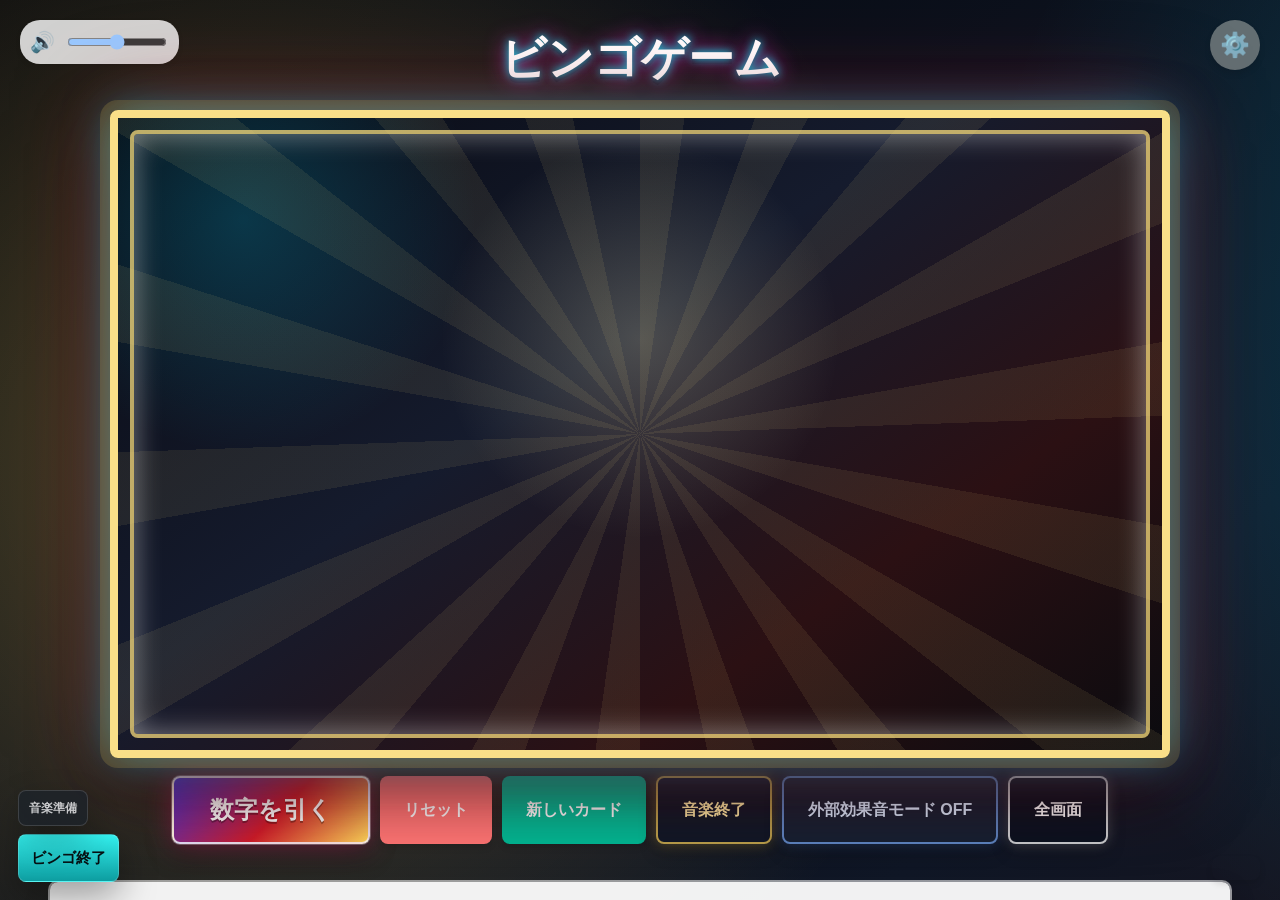
==== commit 6475f613: "Add files via upload" ====
--- a/index.html
+++ b/index.html
@@ -1,696 +1,316 @@
-<!DOCTYPE html>
+<!doctype html>
 <html lang="ja">
 <head>
-<meta charset="utf-8">
-<meta name="viewport" content="width=device-width, initial-scale=1">
-<title>工程表 2日前倒し（どこでも版）</title>
-<style>
-  :root{
-    --bg:#eef2f7; --card:#fff; --ink:#1f2937; --muted:#6b7280;
-    --primary:#4f46e5; --primary-soft:#eef2ff; --accent:#0ea5e9; --ok:#16a34a;
-    --ok-soft:#ecfdf5; --warn:#d97706; --warn-soft:#fffbeb; --danger:#dc2626; --line:#e5e7eb;
-    --radius:16px; --shadow:0 10px 30px rgba(31,41,55,.08), 0 2px 8px rgba(31,41,55,.05);
-  }
-  *{box-sizing:border-box}
-  html,body{margin:0;padding:0}
-  body{font-family:-apple-system,BlinkMacSystemFont,"Segoe UI","Yu Gothic UI","Hiragino Kaku Gothic ProN","Meiryo",sans-serif;
-    color:var(--ink); background:var(--bg);
-    background-image:radial-gradient(1200px 500px at 50% -200px,#dbe4ff 0,rgba(219,228,255,0) 60%);
-    min-height:100vh; -webkit-font-smoothing:antialiased; -webkit-text-size-adjust:100%;}
-  .wrap{max-width:920px; margin:0 auto; padding:22px 16px 60px}
-  header.hero{display:flex; align-items:center; gap:14px; margin:4px 4px 18px}
-  .logo{width:52px;height:52px;flex:0 0 auto;border-radius:14px;background:linear-gradient(135deg,var(--primary),#6366f1 55%,var(--accent));display:grid;place-items:center;box-shadow:0 8px 20px rgba(79,70,229,.35)}
-  .logo svg{width:29px;height:29px;color:#fff}
-  .hero h1{font-size:20px;margin:0}
-  .hero p{margin:3px 0 0;color:var(--muted);font-size:12.5px}
-  .tag-here{display:inline-block;font-size:10.5px;font-weight:800;color:#0369a1;background:#e0f2fe;border:1px solid #bae6fd;border-radius:999px;padding:1px 8px;margin-left:6px;vertical-align:2px}
-
-  .card{background:var(--card);border-radius:var(--radius);box-shadow:var(--shadow);border:1px solid rgba(229,231,235,.8);padding:20px;margin-bottom:16px}
-  .step{display:flex;align-items:center;gap:9px;margin:0 0 13px;font-weight:700;font-size:14.5px}
-  .step .n{width:23px;height:23px;border-radius:50%;background:var(--primary-soft);color:var(--primary);display:grid;place-items:center;font-size:13px;font-weight:800}
-
-  .drop{border:2px dashed #c7cdda;border-radius:13px;padding:26px 18px;text-align:center;background:#fafbff;cursor:pointer;transition:.18s;display:block}
-  .drop:hover{border-color:var(--primary);background:#f5f7ff}
-  .drop.drag{border-color:var(--primary);background:var(--primary-soft)}
-  .drop .ic{font-size:30px}
-  .drop .big{font-weight:700;margin:8px 0 2px}
-  .drop .sub{color:var(--muted);font-size:12.5px}
-  .drop input{display:none}
-  .file{display:none;align-items:center;gap:12px;margin-top:13px;padding:11px 13px;background:var(--primary-soft);border:1px solid #dfe3ff;border-radius:11px}
-  .file.show{display:flex}
-  .file .xls{width:33px;height:33px;border-radius:8px;background:#1d8a52;color:#fff;display:grid;place-items:center;font-size:10px;font-weight:800;flex:0 0 auto}
-  .file .meta{flex:1;min-width:0}
-  .file .nm{font-weight:700;font-size:13px;white-space:nowrap;overflow:hidden;text-overflow:ellipsis}
-  .file .sz{color:var(--muted);font-size:11.5px}
-  .file .x{border:none;background:#e7eaf6;color:#555;width:26px;height:26px;border-radius:50%;cursor:pointer;font-size:15px;flex:0 0 auto}
-
-  .opt-grp + .opt-grp{margin-top:15px}
-  .lab{font-size:13px;font-weight:700;color:#374151;margin:0 0 8px;display:flex;gap:7px;align-items:center;flex-wrap:wrap}
-  .lab .hint{font-weight:500;color:var(--muted);font-size:11.5px}
-  .choices{display:grid;gap:8px}
-  .choice{display:flex;gap:11px;align-items:flex-start;padding:11px 13px;border:1.5px solid var(--line);border-radius:11px;cursor:pointer;transition:.15s;background:#fff}
-  .choice:hover{border-color:#c3c9d6}
-  .choice.on{border-color:var(--primary);background:var(--primary-soft);box-shadow:0 0 0 3px rgba(79,70,229,.08)}
-  .choice .dot{width:18px;height:18px;border-radius:50%;border:2px solid #c3c9d6;flex:0 0 auto;margin-top:1px;display:grid;place-items:center}
-  .choice.on .dot{border-color:var(--primary)}
-  .choice.on .dot::after{content:"";width:9px;height:9px;border-radius:50%;background:var(--primary)}
-  .choice .ttl{font-weight:700;font-size:13.5px}
-  .choice .ds{color:var(--muted);font-size:12px;margin-top:2px;line-height:1.5}
-  .badge{display:inline-block;font-size:10.5px;font-weight:800;color:var(--ok);background:var(--ok-soft);border:1px solid #b9f0d2;border-radius:999px;padding:1px 8px;margin-left:6px}
-  .badge.gray{color:#6b7280;background:#f3f4f6;border-color:#e5e7eb}
-  .toggle{display:flex;align-items:center;gap:12px;padding:11px 13px;border:1.5px solid var(--line);border-radius:11px}
-  .sw{width:46px;height:26px;border-radius:999px;background:#cbd2e0;position:relative;cursor:pointer;transition:.18s;flex:0 0 auto}
-  .sw::after{content:"";position:absolute;top:3px;left:3px;width:20px;height:20px;border-radius:50%;background:#fff;transition:.18s;box-shadow:0 1px 3px rgba(0,0,0,.2)}
-  .sw.on{background:var(--primary)}.sw.on::after{left:23px}
-  .toggle .ttl{font-weight:700;font-size:13.5px}
-  .toggle .ds{color:var(--muted);font-size:12px;margin-top:2px}
-
-  .run{width:100%;border:none;border-radius:13px;padding:15px;font-size:15.5px;font-weight:800;color:#fff;background:linear-gradient(135deg,var(--primary),#6366f1);cursor:pointer;box-shadow:0 8px 18px rgba(79,70,229,.32);transition:.15s;display:flex;align-items:center;justify-content:center;gap:9px}
-  .run:hover:not(:disabled){transform:translateY(-1px)}
-  .run:disabled{background:#c4c8d4;box-shadow:none;cursor:not-allowed}
-  .run .spin{width:18px;height:18px;border:3px solid rgba(255,255,255,.45);border-top-color:#fff;border-radius:50%;animation:sp .8s linear infinite;display:none}
-  .run.busy .spin{display:inline-block}
-  @keyframes sp{to{transform:rotate(360deg)}}
-  .method-note{font-size:12px;color:var(--muted);text-align:center;margin:11px 4px 0;line-height:1.6}
-
-  #result{display:none}
-  #result.show{display:block;animation:rise .35s ease both}
-  @keyframes rise{from{opacity:0;transform:translateY(10px)}to{opacity:1}}
-  .res-head{display:flex;align-items:center;gap:13px;margin-bottom:6px}
-  .check{width:44px;height:44px;border-radius:50%;background:var(--ok-soft);border:1px solid #b9f0d2;display:grid;place-items:center;flex:0 0 auto}
-  .check svg{width:25px;height:25px;color:var(--ok)}
-  .res-head h2{margin:0;font-size:18px}.res-head .sub{color:var(--muted);font-size:12.5px;margin-top:2px}
-  .stats{display:grid;grid-template-columns:repeat(3,1fr);gap:10px;margin:16px 0}
-  .tile{background:#f8fafc;border:1px solid var(--line);border-radius:12px;padding:12px;text-align:center}
-  .tile .k{font-size:11px;color:var(--muted);font-weight:600}
-  .tile .v{font-size:20px;font-weight:800;margin-top:3px}
-  .tile .v .arr{color:#9aa3b2;margin:0 5px;font-size:15px}
-  .tile .tag{margin-top:5px}
-  .tag{display:inline-block;font-size:10.5px;font-weight:800;border-radius:999px;padding:1px 8px}
-  .tag.ok{color:var(--ok);background:var(--ok-soft);border:1px solid #b9f0d2}
-  .tag.gray{color:#6b7280;background:#f1f3f7;border:1px solid #e5e7eb}
-  .tag.warn{color:var(--warn);background:var(--warn-soft);border:1px solid #fde9bf}
-  .btn{border-radius:11px;padding:13px;font-size:14.5px;font-weight:800;cursor:pointer;border:none;transition:.15s;width:100%}
-  .btn.dl{color:#fff;background:linear-gradient(135deg,var(--ok),#22b966);box-shadow:0 7px 16px rgba(22,163,74,.3)}
-  .btn.dl:hover{transform:translateY(-1px)}
-  .btn.again{background:#eef1f6;color:#384152;margin-top:9px}
-  .warnbar{display:none;margin-top:12px;font-size:12.5px;color:#92560a;background:var(--warn-soft);border:1px solid #fde9bf;border-radius:10px;padding:10px 12px;line-height:1.6}
-  .warnbar.show{display:block}
-
-  /* preview grid */
-  .pv-head{display:flex;align-items:center;justify-content:space-between;margin:18px 0 8px;flex-wrap:wrap;gap:6px}
-  .pv-head .t{font-weight:800;font-size:14px}
-  .pv-head .note{font-size:11.5px;color:var(--muted)}
-  .blk-cap{font-weight:700;font-size:12.5px;color:#475569;margin:14px 0 4px}
-  .gridwrap{overflow:auto;border:1px solid var(--line);border-radius:10px;-webkit-overflow-scrolling:touch}
-  table.sched{border-collapse:collapse;table-layout:fixed;width:100%;min-width:760px}
-  table.sched col{width:16.66%}
-  table.sched td{border:1px solid #d1d5db;vertical-align:top;padding:3px 5px;font-size:11px;line-height:1.35;
-    word-break:break-all;white-space:normal;height:18px}
-  table.sched tr.dh td{background:#dbe4ff;text-align:center;font-weight:800;font-size:12px;position:sticky;top:0;color:#1e3a8a}
-  footer{text-align:center;color:#9aa3b2;font-size:11.5px;margin-top:12px;line-height:1.7}
-  #toast{position:fixed;left:50%;bottom:24px;transform:translateX(-50%) translateY(20px);background:#fff;border:1px solid var(--danger);border-left:4px solid var(--danger);color:#7f1d1d;padding:12px 16px;border-radius:11px;box-shadow:var(--shadow);font-size:13px;max-width:92%;opacity:0;pointer-events:none;transition:.25s;z-index:50;white-space:pre-line}
-  #toast.show{opacity:1;transform:translateX(-50%) translateY(0)}
-  @media(max-width:560px){.stats{grid-template-columns:1fr 1fr}.wrap{padding:16px 11px 50px}}
-</style>
+  <meta charset="utf-8">
+  <meta name="viewport" content="width=device-width, initial-scale=1, viewport-fit=cover">
+  <title>Takumi Magic Show Flow</title>
+  <link rel="stylesheet" href="./styles.css">
+  <style>
+    html {
+      height: 100%;
+      -webkit-text-size-adjust: 100%;
+    }
+
+    body.show-flow {
+      margin: 0;
+      min-height: 100vh;
+      min-height: 100dvh;
+      overflow: hidden;
+      background: #05070d;
+      touch-action: manipulation;
+    }
+
+    .flow-bingo {
+      position: fixed;
+      inset: 0;
+      z-index: 20;
+      height: 100vh;
+      height: 100dvh;
+      background: #05070d;
+    }
+
+    .flow-bingo iframe {
+      width: 100%;
+      height: 100%;
+      border: 0;
+      display: block;
+      background: #05070d;
+    }
+
+    .flow-actions {
+      position: fixed;
+      left: max(18px, env(safe-area-inset-left));
+      bottom: max(18px, env(safe-area-inset-bottom));
+      z-index: 40;
+      display: grid;
+      grid-template-columns: auto;
+      gap: 8px;
+      align-items: end;
+      justify-items: start;
+    }
+
+    .flow-actions button,
+    .flow-back-button {
+      min-height: 42px;
+      padding: 0 12px;
+      border-radius: 8px;
+      border: 1px solid rgba(255, 255, 255, 0.18);
+      box-shadow: 0 14px 36px rgba(0, 0, 0, 0.36);
+      font-weight: 900;
+    }
+
+    .flow-start-button {
+      min-width: 0;
+      min-height: 48px !important;
+      color: #061012;
+      background: linear-gradient(180deg, #34f1ef, #0d9da0);
+      font-size: 15px;
+    }
+
+    .flow-start-button:hover {
+      background: linear-gradient(180deg, #6af7f5, #12b3b5);
+    }
+
+    .flow-setup-button,
+    .flow-back-button {
+      background: rgba(28, 34, 43, 0.94);
+      color: #f5f7fb;
+    }
+
+    .flow-setup-button {
+      min-height: 36px !important;
+      padding: 0 10px !important;
+      font-size: 12px;
+      opacity: 0.78;
+    }
+
+    .flow-back-button {
+      position: fixed;
+      left: max(18px, env(safe-area-inset-left));
+      top: max(18px, env(safe-area-inset-top));
+      z-index: 45;
+      display: none;
+    }
+
+    body.flow-music-active .flow-bingo,
+    body.flow-music-active .flow-actions {
+      display: none;
+    }
+
+    body.flow-music-active .flow-back-button {
+      display: inline-flex;
+      align-items: center;
+      justify-content: center;
+    }
+
+    body.flow-bingo-active #app {
+      display: none;
+    }
+
+    body.flow-music-active {
+      overflow: auto;
+    }
+
+    body.flow-music-active #app {
+      min-height: 100vh;
+      min-height: 100dvh;
+    }
+
+    @media (max-width: 720px) {
+      .flow-actions {
+        left: max(10px, env(safe-area-inset-left));
+        right: max(10px, env(safe-area-inset-right));
+        bottom: max(10px, env(safe-area-inset-bottom));
+        grid-template-columns: minmax(0, 0.74fr) minmax(0, 1fr);
+        gap: 8px;
+        justify-items: stretch;
+      }
+
+      .flow-actions button {
+        width: 100%;
+        min-height: 50px !important;
+        padding: 0 10px;
+      }
+
+      .flow-setup-button {
+        min-height: 50px !important;
+        font-size: 12px;
+      }
+
+      .flow-start-button {
+        min-height: 54px !important;
+        font-size: 15px;
+      }
+
+      .flow-back-button {
+        left: max(10px, env(safe-area-inset-left));
+        top: max(10px, env(safe-area-inset-top));
+        min-height: 46px !important;
+      }
+    }
+
+    @media (max-width: 420px) {
+      .flow-actions {
+        grid-template-columns: 1fr;
+      }
+    }
+  </style>
 </head>
-<body>
-<div class="wrap">
-  <header class="hero">
-    <div class="logo"><svg viewBox="0 0 24 24" fill="none" stroke="currentColor" stroke-width="2" stroke-linecap="round" stroke-linejoin="round"><rect x="3" y="4" width="18" height="17" rx="2.5"/><path d="M3 9h18M8 2v4M16 2v4"/><path d="M14 13l-3 2.5 3 2.5"/><path d="M11 15.5h2.6"/></svg></div>
-    <div><h1>工程表 2日前倒し<span class="tag-here">PC・タブレット対応</span></h1>
-      <p>工程表を読み込み、各仕事を「2営業日前」に並べ替え。結果は画面で確認＆ダウンロード</p></div>
-  </header>
-
-  <section class="card" id="panel-input">
-    <div class="step"><span class="n">1</span>工程表ファイルを選ぶ</div>
-    <label class="drop" id="drop">
-      <input type="file" id="fileInput" accept=".xlsx,.xlsm">
-      <div class="ic">📄</div>
-      <div class="big">タップ／クリックで選択</div>
-      <div class="sub">PCはドラッグ＆ドロップも可　(.xlsx)</div>
-    </label>
-    <div class="file" id="fileChip">
-      <div class="xls">XLSX</div>
-      <div class="meta"><div class="nm" id="fileName">—</div><div class="sz" id="fileSize"></div></div>
-      <button class="x" id="fileClear" title="取り消し">×</button>
-    </div>
+<body class="show-flow flow-bingo-active">
+  <section class="flow-bingo" aria-label="ビンゴ演目">
+    <iframe id="bingoFrame" src="./bingo.html" title="たくみビンゴ"></iframe>
   </section>
 
-  <section class="card" id="panel-opt">
-    <div class="step"><span class="n">2</span>オプション</div>
-    <div class="opt-grp">
-      <div class="lab">先頭週からはみ出す仕事<span class="hint">（月・火を2日前にすると前週へ出る分）</span></div>
-      <div class="choices" id="spill">
-        <div class="choice on" data-v="prepend"><div class="dot"></div><div><div class="ttl">前週ブロックを追加して全部残す<span class="badge">推奨</span></div><div class="ds">一番上に前週（月〜金）の表を足し、1件も消さずに残します。</div></div></div>
-        <div class="choice" data-v="clamp"><div class="dot"></div><div><div class="ttl">先頭週の月曜にまとめる</div><div class="ds">前週は作らず、はみ出す分を月曜列の空きへ寄せます。</div></div></div>
-        <div class="choice" data-v="drop"><div class="dot"></div><div><div class="ttl">載せない</div><div class="ds">前週は過去のため、はみ出す月・火は出力しません。</div></div></div>
-      </div>
-    </div>
-    <div class="opt-grp">
-      <div class="lab">セル内の日付テキスト</div>
-      <div class="toggle"><div class="sw" id="rewriteSw"></div><div><div class="ttl">完成日も2営業日前に書き換える <span class="badge gray" id="rwState">OFF・そのまま（推奨）</span></div><div class="ds">OFFのまま推奨。文中の「12/8」等は変えず、置く列だけ動かします（受注日(9/1)等を保護）。</div></div></div>
-    </div>
-  </section>
-
-  <section class="card" id="panel-run">
-    <div class="step"><span class="n">3</span>実行</div>
-    <button class="run" id="runBtn" disabled><span class="spin"></span><span class="txt">2日前倒しを実行</span></button>
-    <div class="method-note">A〜E列（月〜金）の仕事を2営業日前へ・土日スキップ・週またぎ／F列（土・特記/凡例）はそのまま。書式・色・罫線・数式も保持。</div>
-  </section>
-
-  <section class="card" id="result">
-    <div class="res-head"><div class="check"><svg viewBox="0 0 24 24" fill="none" stroke="currentColor" stroke-width="3" stroke-linecap="round" stroke-linejoin="round"><path d="M5 13l4 4L19 7"/></svg></div>
-      <div><h2>2日前倒し 完了</h2><div class="sub">下のプレビューで確認し、Excelをダウンロードできます</div></div></div>
-    <div class="stats" id="stats"></div>
-    <button class="btn dl" id="dlBtn">⬇ Excel（.xlsx）をダウンロード</button>
-    <button class="btn again" id="againBtn">別のファイルを処理</button>
-    <div class="warnbar" id="warnbar"></div>
-
-    <div class="pv-head"><div class="t">📋 結果プレビュー</div><div class="note">色・配置はExcelと同じ。横スクロールできます</div></div>
-    <div id="grid"></div>
-  </section>
-
-  <footer>完全オフラインで動作（ネット送信なし）／Excelの書式・色・罫線・数式を保持<br>PC・Android・iPad のブラウザで動きます　·　powered by ExcelJS</footer>
-</div>
-<div id="toast"></div>
-
-<script>
-/*! ExcelJS 19-10-2023 */
-
-!function(e){if("object"==typeof exports&&"undefined"!=typeof module)module.exports=e();else if("function"==typeof define&&define.amd)define([],e);else{("undefined"!=typeof window?window:"undefined"!=typeof global?global:"undefined"!=typeof self?self:this).ExcelJS=e()}}((function(){return function e(t,r,n){function i(o,a){if(!r[o]){if(!t[o]){var l="function"==typeof require&&require;if(!a&&l)return l(o,!0);if(s)return s(o,!0);var c=new Error("Cannot find module '"+o+"'");throw c.code="MODULE_NOT_FOUND",c}var u=r[o]={exports:{}};t[o][0].call(u.exports,(function(e){return i(t[o][1][e]||e)}),u,u.exports,e,t,r,n)}return r[o].exports}for(var s="function"==typeof require&&require,o=0;o<n.length;o++)i(n[o]);return i}({1:[function(e,t,r){"use strict";const n=e("fs"),i=e("fast-csv"),s=e("dayjs/plugin/customParseFormat"),o=e("dayjs/plugin/utc"),a=e("dayjs").extend(s).extend(o),l=e("../utils/stream-buf"),{fs:{exists:c}}=e("../utils/utils"),u={true:!0,false:!1,"#N/A":{error:"#N/A"},"#REF!":{error:"#REF!"},"#NAME?":{error:"#NAME?"},"#DIV/0!":{error:"#DIV/0!"},"#NULL!":{error:"#NULL!"},"#VALUE!":{error:"#VALUE!"},"#NUM!":{error:"#NUM!"}};t.exports=class{constructor(e){this.workbook=e,this.worksheet=null}async readFile(e,t){if(t=t||{},!await c(e))throw new Error("File not found: "+e);const r=n.createReadStream(e),i=await this.read(r,t);return r.close(),i}read(e,t){return t=t||{},new Promise((r,n)=>{const s=this.workbook.addWorksheet(t.sheetName),o=t.dateFormats||["YYYY-MM-DD[T]HH:mm:ssZ","YYYY-MM-DD[T]HH:mm:ss","MM-DD-YYYY","YYYY-MM-DD"],l=t.map||function(e){if(""===e)return null;const t=Number(e);if(!Number.isNaN(t)&&t!==1/0)return t;const r=o.reduce((t,r)=>{if(t)return t;const n=a(e,r,!0);return n.isValid()?n:null},null);if(r)return new Date(r.valueOf());const n=u[e];return void 0!==n?n:e},c=i.parse(t.parserOptions).on("data",e=>{s.addRow(e.map(l))}).on("end",()=>{c.emit("worksheet",s)});c.on("worksheet",r).on("error",n),e.pipe(c)})}createInputStream(){throw new Error("`CSV#createInputStream` is deprecated. You should use `CSV#read` instead. This method will be removed in version 5.0. Please follow upgrade instruction: https://github.com/exceljs/exceljs/blob/master/UPGRADE-4.0.md")}write(e,t){return new Promise((r,n)=>{t=t||{};const s=this.workbook.getWorksheet(t.sheetName||t.sheetId),o=i.format(t.formatterOptions);e.on("finish",()=>{r()}),o.on("error",n),o.pipe(e);const{dateFormat:l,dateUTC:c}=t,u=t.map||(e=>{if(e){if(e.text||e.hyperlink)return e.hyperlink||e.text||"";if(e.formula||e.result)return e.result||"";if(e instanceof Date)return l?c?a.utc(e).format(l):a(e).format(l):c?a.utc(e).format():a(e).format();if(e.error)return e.error;if("object"==typeof e)return JSON.stringify(e)}return e}),h=void 0===t.includeEmptyRows||t.includeEmptyRows;let f=1;s&&s.eachRow((e,t)=>{if(h)for(;f++<t-1;)o.write([]);const{values:r}=e;r.shift(),o.write(r.map(u)),f=t}),o.end()})}writeFile(e,t){const r={encoding:(t=t||{}).encoding||"utf8"},i=n.createWriteStream(e,r);return this.write(i,t)}async writeBuffer(e){const t=new l;return await this.write(t,e),t.read()}}},{"../utils/stream-buf":24,"../utils/utils":27,dayjs:391,"dayjs/plugin/customParseFormat":392,"dayjs/plugin/utc":393,"fast-csv":424,fs:216}],2:[function(e,t,r){"use strict";const n=e("../utils/col-cache");class i{constructor(e,t){let r=arguments.length>2&&void 0!==arguments[2]?arguments[2]:0;if(this.worksheet=e,t)if("string"==typeof t){const e=n.decodeAddress(t);this.nativeCol=e.col+r,this.nativeColOff=0,this.nativeRow=e.row+r,this.nativeRowOff=0}else void 0!==t.nativeCol?(this.nativeCol=t.nativeCol||0,this.nativeColOff=t.nativeColOff||0,this.nativeRow=t.nativeRow||0,this.nativeRowOff=t.nativeRowOff||0):void 0!==t.col?(this.col=t.col+r,this.row=t.row+r):(this.nativeCol=0,this.nativeColOff=0,this.nativeRow=0,this.nativeRowOff=0);else this.nativeCol=0,this.nativeColOff=0,this.nativeRow=0,this.nativeRowOff=0}static asInstance(e){return e instanceof i||null==e?e:new i(e)}get col(){return this.nativeCol+Math.min(this.colWidth-1,this.nativeColOff)/this.colWidth}set col(e){this.nativeCol=Math.floor(e),this.nativeColOff=Math.floor((e-this.nativeCol)*this.colWidth)}get row(){return this.nativeRow+Math.min(this.rowHeight-1,this.nativeRowOff)/this.rowHeight}set row(e){this.nativeRow=Math.floor(e),this.nativeRowOff=Math.floor((e-this.nativeRow)*this.rowHeight)}get colWidth(){return this.worksheet&&this.worksheet.getColumn(this.nativeCol+1)&&this.worksheet.getColumn(this.nativeCol+1).isCustomWidth?Math.floor(1e4*this.worksheet.getColumn(this.nativeCol+1).width):64e4}get rowHeight(){return this.worksheet&&this.worksheet.getRow(this.nativeRow+1)&&this.worksheet.getRow(this.nativeRow+1).height?Math.floor(1e4*this.worksheet.getRow(this.nativeRow+1).height):18e4}get model(){return{nativeCol:this.nativeCol,nativeColOff:this.nativeColOff,nativeRow:this.nativeRow,nativeRowOff:this.nativeRowOff}}set model(e){this.nativeCol=e.nativeCol,this.nativeColOff=e.nativeColOff,this.nativeRow=e.nativeRow,this.nativeRowOff=e.nativeRowOff}}t.exports=i},{"../utils/col-cache":19}],3:[function(e,t,r){"use strict";const n=e("../utils/col-cache"),i=e("../utils/under-dash"),s=e("./enums"),{slideFormula:o}=e("../utils/shared-formula"),a=e("./note");class l{constructor(e,t,r){if(!e||!t)throw new Error("A Cell needs a Row");this._row=e,this._column=t,n.validateAddress(r),this._address=r,this._value=c.create(l.Types.Null,this),this.style=this._mergeStyle(e.style,t.style,{}),this._mergeCount=0}get worksheet(){return this._row.worksheet}get workbook(){return this._row.worksheet.workbook}destroy(){delete this.style,delete this._value,delete this._row,delete this._column,delete this._address}get numFmt(){return this.style.numFmt}set numFmt(e){this.style.numFmt=e}get font(){return this.style.font}set font(e){this.style.font=e}get alignment(){return this.style.alignment}set alignment(e){this.style.alignment=e}get border(){return this.style.border}set border(e){this.style.border=e}get fill(){return this.style.fill}set fill(e){this.style.fill=e}get protection(){return this.style.protection}set protection(e){this.style.protection=e}_mergeStyle(e,t,r){const n=e&&e.numFmt||t&&t.numFmt;n&&(r.numFmt=n);const i=e&&e.font||t&&t.font;i&&(r.font=i);const s=e&&e.alignment||t&&t.alignment;s&&(r.alignment=s);const o=e&&e.border||t&&t.border;o&&(r.border=o);const a=e&&e.fill||t&&t.fill;a&&(r.fill=a);const l=e&&e.protection||t&&t.protection;return l&&(r.protection=l),r}get address(){return this._address}get row(){return this._row.number}get col(){return this._column.number}get $col$row(){return`$${this._column.letter}$${this.row}`}get type(){return this._value.type}get effectiveType(){return this._value.effectiveType}toCsvString(){return this._value.toCsvString()}addMergeRef(){this._mergeCount++}releaseMergeRef(){this._mergeCount--}get isMerged(){return this._mergeCount>0||this.type===l.Types.Merge}merge(e,t){this._value.release(),this._value=c.create(l.Types.Merge,this,e),t||(this.style=e.style)}unmerge(){this.type===l.Types.Merge&&(this._value.release(),this._value=c.create(l.Types.Null,this),this.style=this._mergeStyle(this._row.style,this._column.style,{}))}isMergedTo(e){return this._value.type===l.Types.Merge&&this._value.isMergedTo(e)}get master(){return this.type===l.Types.Merge?this._value.master:this}get isHyperlink(){return this._value.type===l.Types.Hyperlink}get hyperlink(){return this._value.hyperlink}get value(){return this._value.value}set value(e){this.type!==l.Types.Merge?(this._value.release(),this._value=c.create(c.getType(e),this,e)):this._value.master.value=e}get note(){return this._comment&&this._comment.note}set note(e){this._comment=new a(e)}get text(){return this._value.toString()}get html(){return i.escapeHtml(this.text)}toString(){return this.text}_upgradeToHyperlink(e){this.type===l.Types.String&&(this._value=c.create(l.Types.Hyperlink,this,{text:this._value.value,hyperlink:e}))}get formula(){return this._value.formula}get result(){return this._value.result}get formulaType(){return this._value.formulaType}get fullAddress(){const{worksheet:e}=this._row;return{sheetName:e.name,address:this.address,row:this.row,col:this.col}}get name(){return this.names[0]}set name(e){this.names=[e]}get names(){return this.workbook.definedNames.getNamesEx(this.fullAddress)}set names(e){const{definedNames:t}=this.workbook;t.removeAllNames(this.fullAddress),e.forEach(e=>{t.addEx(this.fullAddress,e)})}addName(e){this.workbook.definedNames.addEx(this.fullAddress,e)}removeName(e){this.workbook.definedNames.removeEx(this.fullAddress,e)}removeAllNames(){this.workbook.definedNames.removeAllNames(this.fullAddress)}get _dataValidations(){return this.worksheet.dataValidations}get dataValidation(){return this._dataValidations.find(this.address)}set dataValidation(e){this._dataValidations.add(this.address,e)}get model(){const{model:e}=this._value;return e.style=this.style,this._comment&&(e.comment=this._comment.model),e}set model(e){if(this._value.release(),this._value=c.create(e.type,this),this._value.model=e,e.comment)switch(e.comment.type){case"note":this._comment=a.fromModel(e.comment)}e.style?this.style=e.style:this.style={}}}l.Types=s.ValueType;const c={getType:e=>null==e?l.Types.Null:e instanceof String||"string"==typeof e?l.Types.String:"number"==typeof e?l.Types.Number:"boolean"==typeof e?l.Types.Boolean:e instanceof Date?l.Types.Date:e.text&&e.hyperlink?l.Types.Hyperlink:e.formula||e.sharedFormula?l.Types.Formula:e.richText?l.Types.RichText:e.sharedString?l.Types.SharedString:e.error?l.Types.Error:l.Types.JSON,types:[{t:l.Types.Null,f:class{constructor(e){this.model={address:e.address,type:l.Types.Null}}get value(){return null}set value(e){}get type(){return l.Types.Null}get effectiveType(){return l.Types.Null}get address(){return this.model.address}set address(e){this.model.address=e}toCsvString(){return""}release(){}toString(){return""}}},{t:l.Types.Number,f:class{constructor(e,t){this.model={address:e.address,type:l.Types.Number,value:t}}get value(){return this.model.value}set value(e){this.model.value=e}get type(){return l.Types.Number}get effectiveType(){return l.Types.Number}get address(){return this.model.address}set address(e){this.model.address=e}toCsvString(){return this.model.value.toString()}release(){}toString(){return this.model.value.toString()}}},{t:l.Types.String,f:class{constructor(e,t){this.model={address:e.address,type:l.Types.String,value:t}}get value(){return this.model.value}set value(e){this.model.value=e}get type(){return l.Types.String}get effectiveType(){return l.Types.String}get address(){return this.model.address}set address(e){this.model.address=e}toCsvString(){return`"${this.model.value.replace(/"/g,'""')}"`}release(){}toString(){return this.model.value}}},{t:l.Types.Date,f:class{constructor(e,t){this.model={address:e.address,type:l.Types.Date,value:t}}get value(){return this.model.value}set value(e){this.model.value=e}get type(){return l.Types.Date}get effectiveType(){return l.Types.Date}get address(){return this.model.address}set address(e){this.model.address=e}toCsvString(){return this.model.value.toISOString()}release(){}toString(){return this.model.value.toString()}}},{t:l.Types.Hyperlink,f:class{constructor(e,t){this.model={address:e.address,type:l.Types.Hyperlink,text:t?t.text:void 0,hyperlink:t?t.hyperlink:void 0},t&&t.tooltip&&(this.model.tooltip=t.tooltip)}get value(){const e={text:this.model.text,hyperlink:this.model.hyperlink};return this.model.tooltip&&(e.tooltip=this.model.tooltip),e}set value(e){this.model={text:e.text,hyperlink:e.hyperlink},e.tooltip&&(this.model.tooltip=e.tooltip)}get text(){return this.model.text}set text(e){this.model.text=e}get hyperlink(){return this.model.hyperlink}set hyperlink(e){this.model.hyperlink=e}get type(){return l.Types.Hyperlink}get effectiveType(){return l.Types.Hyperlink}get address(){return this.model.address}set address(e){this.model.address=e}toCsvString(){return this.model.hyperlink}release(){}toString(){return this.model.text}}},{t:l.Types.Formula,f:class{constructor(e,t){this.cell=e,this.model={address:e.address,type:l.Types.Formula,shareType:t?t.shareType:void 0,ref:t?t.ref:void 0,formula:t?t.formula:void 0,sharedFormula:t?t.sharedFormula:void 0,result:t?t.result:void 0}}_copyModel(e){const t={},r=r=>{const n=e[r];n&&(t[r]=n)};return r("formula"),r("result"),r("ref"),r("shareType"),r("sharedFormula"),t}get value(){return this._copyModel(this.model)}set value(e){this.model=this._copyModel(e)}validate(e){switch(c.getType(e)){case l.Types.Null:case l.Types.String:case l.Types.Number:case l.Types.Date:break;case l.Types.Hyperlink:case l.Types.Formula:default:throw new Error("Cannot process that type of result value")}}get dependencies(){return{ranges:this.formula.match(/([a-zA-Z0-9]+!)?[A-Z]{1,3}\d{1,4}:[A-Z]{1,3}\d{1,4}/g),cells:this.formula.replace(/([a-zA-Z0-9]+!)?[A-Z]{1,3}\d{1,4}:[A-Z]{1,3}\d{1,4}/g,"").match(/([a-zA-Z0-9]+!)?[A-Z]{1,3}\d{1,4}/g)}}get formula(){return this.model.formula||this._getTranslatedFormula()}set formula(e){this.model.formula=e}get formulaType(){return this.model.formula?s.FormulaType.Master:this.model.sharedFormula?s.FormulaType.Shared:s.FormulaType.None}get result(){return this.model.result}set result(e){this.model.result=e}get type(){return l.Types.Formula}get effectiveType(){const e=this.model.result;return null==e?s.ValueType.Null:e instanceof String||"string"==typeof e?s.ValueType.String:"number"==typeof e?s.ValueType.Number:e instanceof Date?s.ValueType.Date:e.text&&e.hyperlink?s.ValueType.Hyperlink:e.formula?s.ValueType.Formula:s.ValueType.Null}get address(){return this.model.address}set address(e){this.model.address=e}_getTranslatedFormula(){if(!this._translatedFormula&&this.model.sharedFormula){const{worksheet:e}=this.cell,t=e.findCell(this.model.sharedFormula);this._translatedFormula=t&&o(t.formula,t.address,this.model.address)}return this._translatedFormula}toCsvString(){return""+(this.model.result||"")}release(){}toString(){return this.model.result?this.model.result.toString():""}}},{t:l.Types.Merge,f:class{constructor(e,t){this.model={address:e.address,type:l.Types.Merge,master:t?t.address:void 0},this._master=t,t&&t.addMergeRef()}get value(){return this._master.value}set value(e){e instanceof l?(this._master&&this._master.releaseMergeRef(),e.addMergeRef(),this._master=e):this._master.value=e}isMergedTo(e){return e===this._master}get master(){return this._master}get type(){return l.Types.Merge}get effectiveType(){return this._master.effectiveType}get address(){return this.model.address}set address(e){this.model.address=e}toCsvString(){return""}release(){this._master.releaseMergeRef()}toString(){return this.value.toString()}}},{t:l.Types.JSON,f:class{constructor(e,t){this.model={address:e.address,type:l.Types.String,value:JSON.stringify(t),rawValue:t}}get value(){return this.model.rawValue}set value(e){this.model.rawValue=e,this.model.value=JSON.stringify(e)}get type(){return l.Types.String}get effectiveType(){return l.Types.String}get address(){return this.model.address}set address(e){this.model.address=e}toCsvString(){return this.model.value}release(){}toString(){return this.model.value}}},{t:l.Types.SharedString,f:class{constructor(e,t){this.model={address:e.address,type:l.Types.SharedString,value:t}}get value(){return this.model.value}set value(e){this.model.value=e}get type(){return l.Types.SharedString}get effectiveType(){return l.Types.SharedString}get address(){return this.model.address}set address(e){this.model.address=e}toCsvString(){return this.model.value.toString()}release(){}toString(){return this.model.value.toString()}}},{t:l.Types.RichText,f:class{constructor(e,t){this.model={address:e.address,type:l.Types.String,value:t}}get value(){return this.model.value}set value(e){this.model.value=e}toString(){return this.model.value.richText.map(e=>e.text).join("")}get type(){return l.Types.RichText}get effectiveType(){return l.Types.RichText}get address(){return this.model.address}set address(e){this.model.address=e}toCsvString(){return`"${this.text.replace(/"/g,'""')}"`}release(){}}},{t:l.Types.Boolean,f:class{constructor(e,t){this.model={address:e.address,type:l.Types.Boolean,value:t}}get value(){return this.model.value}set value(e){this.model.value=e}get type(){return l.Types.Boolean}get effectiveType(){return l.Types.Boolean}get address(){return this.model.address}set address(e){this.model.address=e}toCsvString(){return this.model.value?1:0}release(){}toString(){return this.model.value.toString()}}},{t:l.Types.Error,f:class{constructor(e,t){this.model={address:e.address,type:l.Types.Error,value:t}}get value(){return this.model.value}set value(e){this.model.value=e}get type(){return l.Types.Error}get effectiveType(){return l.Types.Error}get address(){return this.model.address}set address(e){this.model.address=e}toCsvString(){return this.toString()}release(){}toString(){return this.model.value.error.toString()}}}].reduce((e,t)=>(e[t.t]=t.f,e),[]),create(e,t,r){const n=this.types[e];if(!n)throw new Error("Could not create Value of type "+e);return new n(t,r)}};t.exports=l},{"../utils/col-cache":19,"../utils/shared-formula":23,"../utils/under-dash":26,"./enums":7,"./note":9}],4:[function(e,t,r){"use strict";const n=e("../utils/under-dash"),i=e("./enums"),s=e("../utils/col-cache");class o{constructor(e,t,r){this._worksheet=e,this._number=t,!1!==r&&(this.defn=r)}get number(){return this._number}get worksheet(){return this._worksheet}get letter(){return s.n2l(this._number)}get isCustomWidth(){return void 0!==this.width&&9!==this.width}get defn(){return{header:this._header,key:this.key,width:this.width,style:this.style,hidden:this.hidden,outlineLevel:this.outlineLevel}}set defn(e){e?(this.key=e.key,this.width=void 0!==e.width?e.width:9,this.outlineLevel=e.outlineLevel,e.style?this.style=e.style:this.style={},this.header=e.header,this._hidden=!!e.hidden):(delete this._header,delete this._key,delete this.width,this.style={},this.outlineLevel=0)}get headers(){return this._header&&this._header instanceof Array?this._header:[this._header]}get header(){return this._header}set header(e){void 0!==e?(this._header=e,this.headers.forEach((e,t)=>{this._worksheet.getCell(t+1,this.number).value=e})):this._header=void 0}get key(){return this._key}set key(e){(this._key&&this._worksheet.getColumnKey(this._key))===this&&this._worksheet.deleteColumnKey(this._key),this._key=e,e&&this._worksheet.setColumnKey(this._key,this)}get hidden(){return!!this._hidden}set hidden(e){this._hidden=e}get outlineLevel(){return this._outlineLevel||0}set outlineLevel(e){this._outlineLevel=e}get collapsed(){return!!(this._outlineLevel&&this._outlineLevel>=this._worksheet.properties.outlineLevelCol)}toString(){return JSON.stringify({key:this.key,width:this.width,headers:this.headers.length?this.headers:void 0})}equivalentTo(e){return this.width===e.width&&this.hidden===e.hidden&&this.outlineLevel===e.outlineLevel&&n.isEqual(this.style,e.style)}get isDefault(){if(this.isCustomWidth)return!1;if(this.hidden)return!1;if(this.outlineLevel)return!1;const e=this.style;return!e||!(e.font||e.numFmt||e.alignment||e.border||e.fill||e.protection)}get headerCount(){return this.headers.length}eachCell(e,t){const r=this.number;t||(t=e,e=null),this._worksheet.eachRow(e,(e,n)=>{t(e.getCell(r),n)})}get values(){const e=[];return this.eachCell((t,r)=>{t&&t.type!==i.ValueType.Null&&(e[r]=t.value)}),e}set values(e){if(!e)return;const t=this.number;let r=0;e.hasOwnProperty("0")&&(r=1),e.forEach((e,n)=>{this._worksheet.getCell(n+r,t).value=e})}_applyStyle(e,t){return this.style[e]=t,this.eachCell(r=>{r[e]=t}),t}get numFmt(){return this.style.numFmt}set numFmt(e){this._applyStyle("numFmt",e)}get font(){return this.style.font}set font(e){this._applyStyle("font",e)}get alignment(){return this.style.alignment}set alignment(e){this._applyStyle("alignment",e)}get protection(){return this.style.protection}set protection(e){this._applyStyle("protection",e)}get border(){return this.style.border}set border(e){this._applyStyle("border",e)}get fill(){return this.style.fill}set fill(e){this._applyStyle("fill",e)}static toModel(e){const t=[];let r=null;return e&&e.forEach((e,n)=>{e.isDefault?r&&(r=null):r&&e.equivalentTo(r)?r.max=n+1:(r={min:n+1,max:n+1,width:void 0!==e.width?e.width:9,style:e.style,isCustomWidth:e.isCustomWidth,hidden:e.hidden,outlineLevel:e.outlineLevel,collapsed:e.collapsed},t.push(r))}),t.length?t:void 0}static fromModel(e,t){const r=[];let n=1,i=0;for(t=(t=t||[]).sort((function(e,t){return e.min-t.min}));i<t.length;){const s=t[i++];for(;n<s.min;)r.push(new o(e,n++));for(;n<=s.max;)r.push(new o(e,n++,s))}return r.length?r:null}}t.exports=o},{"../utils/col-cache":19,"../utils/under-dash":26,"./enums":7}],5:[function(e,t,r){"use strict";t.exports=class{constructor(e){this.model=e||{}}add(e,t){return this.model[e]=t}find(e){return this.model[e]}remove(e){this.model[e]=void 0}}},{}],6:[function(e,t,r){"use strict";const n=e("../utils/under-dash"),i=e("../utils/col-cache"),s=e("../utils/cell-matrix"),o=e("./range"),a=/[$](\w+)[$](\d+)(:[$](\w+)[$](\d+))?/;t.exports=class{constructor(){this.matrixMap={}}getMatrix(e){return this.matrixMap[e]||(this.matrixMap[e]=new s)}add(e,t){const r=i.decodeEx(e);this.addEx(r,t)}addEx(e,t){const r=this.getMatrix(t);if(e.top)for(let t=e.left;t<=e.right;t++)for(let n=e.top;n<=e.bottom;n++){const s={sheetName:e.sheetName,address:i.n2l(t)+n,row:n,col:t};r.addCellEx(s)}else r.addCellEx(e)}remove(e,t){const r=i.decodeEx(e);this.removeEx(r,t)}removeEx(e,t){this.getMatrix(t).removeCellEx(e)}removeAllNames(e){n.each(this.matrixMap,t=>{t.removeCellEx(e)})}forEach(e){n.each(this.matrixMap,(t,r)=>{t.forEach(t=>{e(r,t)})})}getNames(e){return this.getNamesEx(i.decodeEx(e))}getNamesEx(e){return n.map(this.matrixMap,(t,r)=>t.findCellEx(e)&&r).filter(Boolean)}_explore(e,t){t.mark=!1;const{sheetName:r}=t,n=new o(t.row,t.col,t.row,t.col,r);let i,s;function a(i,s){const o=e.findCellAt(r,i,t.col);return!(!o||!o.mark)&&(n[s]=i,o.mark=!1,!0)}for(s=t.row-1;a(s,"top");s--);for(s=t.row+1;a(s,"bottom");s++);function l(t,i){const o=[];for(s=n.top;s<=n.bottom;s++){const n=e.findCellAt(r,s,t);if(!n||!n.mark)return!1;o.push(n)}n[i]=t;for(let e=0;e<o.length;e++)o[e].mark=!1;return!0}for(i=t.col-1;l(i,"left");i--);for(i=t.col+1;l(i,"right");i++);return n}getRanges(e,t){if(!(t=t||this.matrixMap[e]))return{name:e,ranges:[]};t.forEach(e=>{e.mark=!0});return{name:e,ranges:t.map(e=>e.mark&&this._explore(t,e)).filter(Boolean).map(e=>e.$shortRange)}}normaliseMatrix(e,t){e.forEachInSheet(t,(e,t,r)=>{e&&(e.row===t&&e.col===r||(e.row=t,e.col=r,e.address=i.n2l(r)+t))})}spliceRows(e,t,r,i){n.each(this.matrixMap,n=>{n.spliceRows(e,t,r,i),this.normaliseMatrix(n,e)})}spliceColumns(e,t,r,i){n.each(this.matrixMap,n=>{n.spliceColumns(e,t,r,i),this.normaliseMatrix(n,e)})}get model(){return n.map(this.matrixMap,(e,t)=>this.getRanges(t,e)).filter(e=>e.ranges.length)}set model(e){const t=this.matrixMap={};e.forEach(e=>{const r=t[e.name]=new s;e.ranges.forEach(e=>{a.test(e.split("!").pop()||"")&&r.addCell(e)})})}}},{"../utils/cell-matrix":18,"../utils/col-cache":19,"../utils/under-dash":26,"./range":10}],7:[function(e,t,r){"use strict";t.exports={ValueType:{Null:0,Merge:1,Number:2,String:3,Date:4,Hyperlink:5,Formula:6,SharedString:7,RichText:8,Boolean:9,Error:10},FormulaType:{None:0,Master:1,Shared:2},RelationshipType:{None:0,OfficeDocument:1,Worksheet:2,CalcChain:3,SharedStrings:4,Styles:5,Theme:6,Hyperlink:7},DocumentType:{Xlsx:1},ReadingOrder:{LeftToRight:1,RightToLeft:2},ErrorValue:{NotApplicable:"#N/A",Ref:"#REF!",Name:"#NAME?",DivZero:"#DIV/0!",Null:"#NULL!",Value:"#VALUE!",Num:"#NUM!"}}},{}],8:[function(e,t,r){"use strict";const n=e("../utils/col-cache"),i=e("./anchor");t.exports=class{constructor(e,t){this.worksheet=e,this.model=t}get model(){switch(this.type){case"background":return{type:this.type,imageId:this.imageId};case"image":return{type:this.type,imageId:this.imageId,hyperlinks:this.range.hyperlinks,range:{tl:this.range.tl.model,br:this.range.br&&this.range.br.model,ext:this.range.ext,editAs:this.range.editAs}};default:throw new Error("Invalid Image Type")}}set model(e){let{type:t,imageId:r,range:s,hyperlinks:o}=e;if(this.type=t,this.imageId=r,"image"===t)if("string"==typeof s){const e=n.decode(s);this.range={tl:new i(this.worksheet,{col:e.left,row:e.top},-1),br:new i(this.worksheet,{col:e.right,row:e.bottom},0),editAs:"oneCell"}}else this.range={tl:new i(this.worksheet,s.tl,0),br:s.br&&new i(this.worksheet,s.br,0),ext:s.ext,editAs:s.editAs,hyperlinks:o||s.hyperlinks}}}},{"../utils/col-cache":19,"./anchor":2}],9:[function(e,t,r){"use strict";const n=e("../utils/under-dash");class i{constructor(e){this.note=e}get model(){let e=null;switch(typeof this.note){case"string":e={type:"note",note:{texts:[{text:this.note}]}};break;default:e={type:"note",note:this.note}}return n.deepMerge({},i.DEFAULT_CONFIGS,e)}set model(e){const{note:t}=e,{texts:r}=t;1===r.length&&1===Object.keys(r[0]).length?this.note=r[0].text:this.note=t}static fromModel(e){const t=new i;return t.model=e,t}}i.DEFAULT_CONFIGS={note:{margins:{insetmode:"auto",inset:[.13,.13,.25,.25]},protection:{locked:"True",lockText:"True"},editAs:"absolute"}},t.exports=i},{"../utils/under-dash":26}],10:[function(e,t,r){"use strict";const n=e("../utils/col-cache");class i{constructor(){this.decode(arguments)}setTLBR(e,t,r,i,s){if(arguments.length<4){const i=n.decodeAddress(e),o=n.decodeAddress(t);this.model={top:Math.min(i.row,o.row),left:Math.min(i.col,o.col),bottom:Math.max(i.row,o.row),right:Math.max(i.col,o.col),sheetName:r},this.setTLBR(i.row,i.col,o.row,o.col,s)}else this.model={top:Math.min(e,r),left:Math.min(t,i),bottom:Math.max(e,r),right:Math.max(t,i),sheetName:s}}decode(e){switch(e.length){case 5:this.setTLBR(e[0],e[1],e[2],e[3],e[4]);break;case 4:this.setTLBR(e[0],e[1],e[2],e[3]);break;case 3:this.setTLBR(e[0],e[1],e[2]);break;case 2:this.setTLBR(e[0],e[1]);break;case 1:{const t=e[0];if(t instanceof i)this.model={top:t.model.top,left:t.model.left,bottom:t.model.bottom,right:t.model.right,sheetName:t.sheetName};else if(t instanceof Array)this.decode(t);else if(t.top&&t.left&&t.bottom&&t.right)this.model={top:t.top,left:t.left,bottom:t.bottom,right:t.right,sheetName:t.sheetName};else{const e=n.decodeEx(t);e.top?this.model={top:e.top,left:e.left,bottom:e.bottom,right:e.right,sheetName:e.sheetName}:this.model={top:e.row,left:e.col,bottom:e.row,right:e.col,sheetName:e.sheetName}}break}case 0:this.model={top:0,left:0,bottom:0,right:0};break;default:throw new Error("Invalid number of arguments to _getDimensions() - "+e.length)}}get top(){return this.model.top||1}set top(e){this.model.top=e}get left(){return this.model.left||1}set left(e){this.model.left=e}get bottom(){return this.model.bottom||1}set bottom(e){this.model.bottom=e}get right(){return this.model.right||1}set right(e){this.model.right=e}get sheetName(){return this.model.sheetName}set sheetName(e){this.model.sheetName=e}get _serialisedSheetName(){const{sheetName:e}=this.model;return e?/^[a-zA-Z0-9]*$/.test(e)?e+"!":`'${e}'!`:""}expand(e,t,r,n){(!this.model.top||e<this.top)&&(this.top=e),(!this.model.left||t<this.left)&&(this.left=t),(!this.model.bottom||r>this.bottom)&&(this.bottom=r),(!this.model.right||n>this.right)&&(this.right=n)}expandRow(e){if(e){const{dimensions:t,number:r}=e;t&&this.expand(r,t.min,r,t.max)}}expandToAddress(e){const t=n.decodeEx(e);this.expand(t.row,t.col,t.row,t.col)}get tl(){return n.n2l(this.left)+this.top}get $t$l(){return`$${n.n2l(this.left)}$${this.top}`}get br(){return n.n2l(this.right)+this.bottom}get $b$r(){return`$${n.n2l(this.right)}$${this.bottom}`}get range(){return`${this._serialisedSheetName+this.tl}:${this.br}`}get $range(){return`${this._serialisedSheetName+this.$t$l}:${this.$b$r}`}get shortRange(){return this.count>1?this.range:this._serialisedSheetName+this.tl}get $shortRange(){return this.count>1?this.$range:this._serialisedSheetName+this.$t$l}get count(){return(1+this.bottom-this.top)*(1+this.right-this.left)}toString(){return this.range}intersects(e){return(!e.sheetName||!this.sheetName||e.sheetName===this.sheetName)&&(!(e.bottom<this.top)&&(!(e.top>this.bottom)&&(!(e.right<this.left)&&!(e.left>this.right))))}contains(e){const t=n.decodeEx(e);return this.containsEx(t)}containsEx(e){return(!e.sheetName||!this.sheetName||e.sheetName===this.sheetName)&&(e.row>=this.top&&e.row<=this.bottom&&e.col>=this.left&&e.col<=this.right)}forEachAddress(e){for(let t=this.left;t<=this.right;t++)for(let r=this.top;r<=this.bottom;r++)e(n.encodeAddress(r,t),r,t)}}t.exports=i},{"../utils/col-cache":19}],11:[function(e,t,r){"use strict";const n=e("../utils/under-dash"),i=e("./enums"),s=e("../utils/col-cache"),o=e("./cell");t.exports=class{constructor(e,t){this._worksheet=e,this._number=t,this._cells=[],this.style={},this.outlineLevel=0}get number(){return this._number}get worksheet(){return this._worksheet}commit(){this._worksheet._commitRow(this)}destroy(){delete this._worksheet,delete this._cells,delete this.style}findCell(e){return this._cells[e-1]}getCellEx(e){let t=this._cells[e.col-1];if(!t){const r=this._worksheet.getColumn(e.col);t=new o(this,r,e.address),this._cells[e.col-1]=t}return t}getCell(e){if("string"==typeof e){const t=this._worksheet.getColumnKey(e);e=t?t.number:s.l2n(e)}return this._cells[e-1]||this.getCellEx({address:s.encodeAddress(this._number,e),row:this._number,col:e})}splice(e,t){const r=e+t;for(var n=arguments.length,i=new Array(n>2?n-2:0),s=2;s<n;s++)i[s-2]=arguments[s];const o=i.length-t,a=this._cells.length;let l,c,u;if(o<0)for(l=e+i.length;l<=a;l++)u=this._cells[l-1],c=this._cells[l-o-1],c?(u=this.getCell(l),u.value=c.value,u.style=c.style,u._comment=c._comment):u&&(u.value=null,u.style={},u._comment=void 0);else if(o>0)for(l=a;l>=r;l--)c=this._cells[l-1],c?(u=this.getCell(l+o),u.value=c.value,u.style=c.style,u._comment=c._comment):this._cells[l+o-1]=void 0;for(l=0;l<i.length;l++)u=this.getCell(e+l),u.value=i[l],u.style={},u._comment=void 0}eachCell(e,t){if(t||(t=e,e=null),e&&e.includeEmpty){const e=this._cells.length;for(let r=1;r<=e;r++)t(this.getCell(r),r)}else this._cells.forEach((e,r)=>{e&&e.type!==i.ValueType.Null&&t(e,r+1)})}addPageBreak(e,t){const r=this._worksheet,n=Math.max(0,e-1)||0,i=Math.max(0,t-1)||16838,s={id:this._number,max:i,man:1};n&&(s.min=n),r.rowBreaks.push(s)}get values(){const e=[];return this._cells.forEach(t=>{t&&t.type!==i.ValueType.Null&&(e[t.col]=t.value)}),e}set values(e){if(this._cells=[],e)if(e instanceof Array){let t=0;e.hasOwnProperty("0")&&(t=1),e.forEach((e,r)=>{void 0!==e&&(this.getCellEx({address:s.encodeAddress(this._number,r+t),row:this._number,col:r+t}).value=e)})}else this._worksheet.eachColumnKey((t,r)=>{void 0!==e[r]&&(this.getCellEx({address:s.encodeAddress(this._number,t.number),row:this._number,col:t.number}).value=e[r])});else;}get hasValues(){return n.some(this._cells,e=>e&&e.type!==i.ValueType.Null)}get cellCount(){return this._cells.length}get actualCellCount(){let e=0;return this.eachCell(()=>{e++}),e}get dimensions(){let e=0,t=0;return this._cells.forEach(r=>{r&&r.type!==i.ValueType.Null&&((!e||e>r.col)&&(e=r.col),t<r.col&&(t=r.col))}),e>0?{min:e,max:t}:null}_applyStyle(e,t){return this.style[e]=t,this._cells.forEach(r=>{r&&(r[e]=t)}),t}get numFmt(){return this.style.numFmt}set numFmt(e){this._applyStyle("numFmt",e)}get font(){return this.style.font}set font(e){this._applyStyle("font",e)}get alignment(){return this.style.alignment}set alignment(e){this._applyStyle("alignment",e)}get protection(){return this.style.protection}set protection(e){this._applyStyle("protection",e)}get border(){return this.style.border}set border(e){this._applyStyle("border",e)}get fill(){return this.style.fill}set fill(e){this._applyStyle("fill",e)}get hidden(){return!!this._hidden}set hidden(e){this._hidden=e}get outlineLevel(){return this._outlineLevel||0}set outlineLevel(e){this._outlineLevel=e}get collapsed(){return!!(this._outlineLevel&&this._outlineLevel>=this._worksheet.properties.outlineLevelRow)}get model(){const e=[];let t=0,r=0;return this._cells.forEach(n=>{if(n){const i=n.model;i&&((!t||t>n.col)&&(t=n.col),r<n.col&&(r=n.col),e.push(i))}}),this.height||e.length?{cells:e,number:this.number,min:t,max:r,height:this.height,style:this.style,hidden:this.hidden,outlineLevel:this.outlineLevel,collapsed:this.collapsed}:null}set model(e){if(e.number!==this._number)throw new Error("Invalid row number in model");let t;this._cells=[],e.cells.forEach(e=>{switch(e.type){case o.Types.Merge:break;default:{let r;if(e.address)r=s.decodeAddress(e.address);else if(t){const{row:e}=t,n=t.col+1;r={row:e,col:n,address:s.encodeAddress(e,n),$col$row:`$${s.n2l(n)}$${e}`}}t=r;this.getCellEx(r).model=e;break}}}),e.height?this.height=e.height:delete this.height,this.hidden=e.hidden,this.outlineLevel=e.outlineLevel||0,this.style=e.style&&JSON.parse(JSON.stringify(e.style))||{}}}},{"../utils/col-cache":19,"../utils/under-dash":26,"./cell":3,"./enums":7}],12:[function(e,t,r){"use strict";const n=e("../utils/col-cache");class i{constructor(e,t,r){this.table=e,this.column=t,this.index=r}_set(e,t){this.table.cacheState(),this.column[e]=t}get name(){return this.column.name}set name(e){this._set("name",e)}get filterButton(){return this.column.filterButton}set filterButton(e){this.column.filterButton=e}get style(){return this.column.style}set style(e){this.column.style=e}get totalsRowLabel(){return this.column.totalsRowLabel}set totalsRowLabel(e){this._set("totalsRowLabel",e)}get totalsRowFunction(){return this.column.totalsRowFunction}set totalsRowFunction(e){this._set("totalsRowFunction",e)}get totalsRowResult(){return this.column.totalsRowResult}set totalsRowResult(e){this._set("totalsRowResult",e)}get totalsRowFormula(){return this.column.totalsRowFormula}set totalsRowFormula(e){this._set("totalsRowFormula",e)}}t.exports=class{constructor(e,t){this.worksheet=e,t&&(this.table=t,this.validate(),this.store())}getFormula(e){switch(e.totalsRowFunction){case"none":return null;case"average":return`SUBTOTAL(101,${this.table.name}[${e.name}])`;case"countNums":return`SUBTOTAL(102,${this.table.name}[${e.name}])`;case"count":return`SUBTOTAL(103,${this.table.name}[${e.name}])`;case"max":return`SUBTOTAL(104,${this.table.name}[${e.name}])`;case"min":return`SUBTOTAL(105,${this.table.name}[${e.name}])`;case"stdDev":return`SUBTOTAL(106,${this.table.name}[${e.name}])`;case"var":return`SUBTOTAL(107,${this.table.name}[${e.name}])`;case"sum":return`SUBTOTAL(109,${this.table.name}[${e.name}])`;case"custom":return e.totalsRowFormula;default:throw new Error("Invalid Totals Row Function: "+e.totalsRowFunction)}}get width(){return this.table.columns.length}get height(){return this.table.rows.length}get filterHeight(){return this.height+(this.table.headerRow?1:0)}get tableHeight(){return this.filterHeight+(this.table.totalsRow?1:0)}validate(){const{table:e}=this,t=(e,t,r)=>{void 0===e[t]&&(e[t]=r)};t(e,"headerRow",!0),t(e,"totalsRow",!1),t(e,"style",{}),t(e.style,"theme","TableStyleMedium2"),t(e.style,"showFirstColumn",!1),t(e.style,"showLastColumn",!1),t(e.style,"showRowStripes",!1),t(e.style,"showColumnStripes",!1);const r=(e,t)=>{if(!e)throw new Error(t)};r(e.ref,"Table must have ref"),r(e.columns,"Table must have column definitions"),r(e.rows,"Table must have row definitions"),e.tl=n.decodeAddress(e.ref);const{row:i,col:s}=e.tl;r(i>0,"Table must be on valid row"),r(s>0,"Table must be on valid col");const{width:o,filterHeight:a,tableHeight:l}=this;e.autoFilterRef=n.encode(i,s,i+a-1,s+o-1),e.tableRef=n.encode(i,s,i+l-1,s+o-1),e.columns.forEach((e,n)=>{r(e.name,`Column ${n} must have a name`),0===n?t(e,"totalsRowLabel","Total"):(t(e,"totalsRowFunction","none"),e.totalsRowFormula=this.getFormula(e))})}store(){const e=(e,t)=>{t&&Object.keys(t).forEach(r=>{e[r]=t[r]})},{worksheet:t,table:r}=this,{row:n,col:i}=r.tl;let s=0;if(r.headerRow){const o=t.getRow(n+s++);r.columns.forEach((t,r)=>{const{style:n,name:s}=t,a=o.getCell(i+r);a.value=s,e(a,n)})}if(r.rows.forEach(o=>{const a=t.getRow(n+s++);o.forEach((t,n)=>{const s=a.getCell(i+n);s.value=t,e(s,r.columns[n].style)})}),r.totalsRow){const o=t.getRow(n+s++);r.columns.forEach((t,r)=>{const n=o.getCell(i+r);if(0===r)n.value=t.totalsRowLabel;else{const e=this.getFormula(t);n.value=e?{formula:t.totalsRowFormula,result:t.totalsRowResult}:null}e(n,t.style)})}}load(e){const{table:t}=this,{row:r,col:n}=t.tl;let i=0;if(t.headerRow){const s=e.getRow(r+i++);t.columns.forEach((e,t)=>{s.getCell(n+t).value=e.name})}if(t.rows.forEach(t=>{const s=e.getRow(r+i++);t.forEach((e,t)=>{s.getCell(n+t).value=e})}),t.totalsRow){const s=e.getRow(r+i++);t.columns.forEach((e,t)=>{const r=s.getCell(n+t);if(0===t)r.value=e.totalsRowLabel;else{this.getFormula(e)&&(r.value={formula:e.totalsRowFormula,result:e.totalsRowResult})}})}}get model(){return this.table}set model(e){this.table=e}cacheState(){this._cache||(this._cache={ref:this.ref,width:this.width,tableHeight:this.tableHeight})}commit(){if(!this._cache)return;this.validate();const e=n.decodeAddress(this._cache.ref);if(this.ref!==this._cache.ref)for(let t=0;t<this._cache.tableHeight;t++){const r=this.worksheet.getRow(e.row+t);for(let t=0;t<this._cache.width;t++){r.getCell(e.col+t).value=null}}else{for(let t=this.tableHeight;t<this._cache.tableHeight;t++){const r=this.worksheet.getRow(e.row+t);for(let t=0;t<this._cache.width;t++){r.getCell(e.col+t).value=null}}for(let t=0;t<this.tableHeight;t++){const r=this.worksheet.getRow(e.row+t);for(let t=this.width;t<this._cache.width;t++){r.getCell(e.col+t).value=null}}}this.store()}addRow(e,t){this.cacheState(),void 0===t?this.table.rows.push(e):this.table.rows.splice(t,0,e)}removeRows(e){let t=arguments.length>1&&void 0!==arguments[1]?arguments[1]:1;this.cacheState(),this.table.rows.splice(e,t)}getColumn(e){const t=this.table.columns[e];return new i(this,t,e)}addColumn(e,t,r){this.cacheState(),void 0===r?(this.table.columns.push(e),this.table.rows.forEach((e,r)=>{e.push(t[r])})):(this.table.columns.splice(r,0,e),this.table.rows.forEach((e,n)=>{e.splice(r,0,t[n])}))}removeColumns(e){let t=arguments.length>1&&void 0!==arguments[1]?arguments[1]:1;this.cacheState(),this.table.columns.splice(e,t),this.table.rows.forEach(r=>{r.splice(e,t)})}_assign(e,t,r){this.cacheState(),e[t]=r}get ref(){return this.table.ref}set ref(e){this._assign(this.table,"ref",e)}get name(){return this.table.name}set name(e){this.table.name=e}get displayName(){return this.table.displyName||this.table.name}set displayNamename(e){this.table.displayName=e}get headerRow(){return this.table.headerRow}set headerRow(e){this._assign(this.table,"headerRow",e)}get totalsRow(){return this.table.totalsRow}set totalsRow(e){this._assign(this.table,"totalsRow",e)}get theme(){return this.table.style.name}set theme(e){this.table.style.name=e}get showFirstColumn(){return this.table.style.showFirstColumn}set showFirstColumn(e){this.table.style.showFirstColumn=e}get showLastColumn(){return this.table.style.showLastColumn}set showLastColumn(e){this.table.style.showLastColumn=e}get showRowStripes(){return this.table.style.showRowStripes}set showRowStripes(e){this.table.style.showRowStripes=e}get showColumnStripes(){return this.table.style.showColumnStripes}set showColumnStripes(e){this.table.style.showColumnStripes=e}}},{"../utils/col-cache":19}],13:[function(e,t,r){"use strict";const n=e("./worksheet"),i=e("./defined-names"),s=e("../xlsx/xlsx"),o=e("../csv/csv");t.exports=class{constructor(){this.category="",this.company="",this.created=new Date,this.description="",this.keywords="",this.manager="",this.modified=this.created,this.properties={},this.calcProperties={},this._worksheets=[],this.subject="",this.title="",this.views=[],this.media=[],this._definedNames=new i}get xlsx(){return this._xlsx||(this._xlsx=new s(this)),this._xlsx}get csv(){return this._csv||(this._csv=new o(this)),this._csv}get nextId(){for(let e=1;e<this._worksheets.length;e++)if(!this._worksheets[e])return e;return this._worksheets.length||1}addWorksheet(e,t){const r=this.nextId;t&&("string"==typeof t?(console.trace('tabColor argument is now deprecated. Please use workbook.addWorksheet(name, {properties: { tabColor: { argb: "rbg value" } }'),t={properties:{tabColor:{argb:t}}}):(t.argb||t.theme||t.indexed)&&(console.trace("tabColor argument is now deprecated. Please use workbook.addWorksheet(name, {properties: { tabColor: { ... } }"),t={properties:{tabColor:t}}));const i=this._worksheets.reduce((e,t)=>(t&&t.orderNo)>e?t.orderNo:e,0),s=Object.assign({},t,{id:r,name:e,orderNo:i+1,workbook:this}),o=new n(s);return this._worksheets[r]=o,o}removeWorksheetEx(e){delete this._worksheets[e.id]}removeWorksheet(e){const t=this.getWorksheet(e);t&&t.destroy()}getWorksheet(e){return void 0===e?this._worksheets.find(Boolean):"number"==typeof e?this._worksheets[e]:"string"==typeof e?this._worksheets.find(t=>t&&t.name===e):void 0}get worksheets(){return this._worksheets.slice(1).sort((e,t)=>e.orderNo-t.orderNo).filter(Boolean)}eachSheet(e){this.worksheets.forEach(t=>{e(t,t.id)})}get definedNames(){return this._definedNames}clearThemes(){this._themes=void 0}addImage(e){const t=this.media.length;return this.media.push(Object.assign({},e,{type:"image"})),t}getImage(e){return this.media[e]}get model(){return{creator:this.creator||"Unknown",lastModifiedBy:this.lastModifiedBy||"Unknown",lastPrinted:this.lastPrinted,created:this.created,modified:this.modified,properties:this.properties,worksheets:this.worksheets.map(e=>e.model),sheets:this.worksheets.map(e=>e.model).filter(Boolean),definedNames:this._definedNames.model,views:this.views,company:this.company,manager:this.manager,title:this.title,subject:this.subject,keywords:this.keywords,category:this.category,description:this.description,language:this.language,revision:this.revision,contentStatus:this.contentStatus,themes:this._themes,media:this.media,calcProperties:this.calcProperties}}set model(e){this.creator=e.creator,this.lastModifiedBy=e.lastModifiedBy,this.lastPrinted=e.lastPrinted,this.created=e.created,this.modified=e.modified,this.company=e.company,this.manager=e.manager,this.title=e.title,this.subject=e.subject,this.keywords=e.keywords,this.category=e.category,this.description=e.description,this.language=e.language,this.revision=e.revision,this.contentStatus=e.contentStatus,this.properties=e.properties,this.calcProperties=e.calcProperties,this._worksheets=[],e.worksheets.forEach(t=>{const{id:r,name:i,state:s}=t,o=e.sheets&&e.sheets.findIndex(e=>e.id===r);(this._worksheets[r]=new n({id:r,name:i,orderNo:o,state:s,workbook:this})).model=t}),this._definedNames.model=e.definedNames,this.views=e.views,this._themes=e.themes,this.media=e.media||[]}}},{"../csv/csv":1,"../xlsx/xlsx":144,"./defined-names":6,"./worksheet":14}],14:[function(e,t,r){"use strict";const n=e("../utils/under-dash"),i=e("../utils/col-cache"),s=e("./range"),o=e("./row"),a=e("./column"),l=e("./enums"),c=e("./image"),u=e("./table"),h=e("./data-validations"),f=e("../utils/encryptor"),{copyStyle:d}=e("../utils/copy-style");t.exports=class{constructor(e){e=e||{},this._workbook=e.workbook,this.id=e.id,this.orderNo=e.orderNo,this.name=e.name,this.state=e.state||"visible",this._rows=[],this._columns=null,this._keys={},this._merges={},this.rowBreaks=[],this.properties=Object.assign({},{defaultRowHeight:15,dyDescent:55,outlineLevelCol:0,outlineLevelRow:0},e.properties),this.pageSetup=Object.assign({},{margins:{left:.7,right:.7,top:.75,bottom:.75,header:.3,footer:.3},orientation:"portrait",horizontalDpi:4294967295,verticalDpi:4294967295,fitToPage:!(!e.pageSetup||!e.pageSetup.fitToWidth&&!e.pageSetup.fitToHeight||e.pageSetup.scale),pageOrder:"downThenOver",blackAndWhite:!1,draft:!1,cellComments:"None",errors:"displayed",scale:100,fitToWidth:1,fitToHeight:1,paperSize:void 0,showRowColHeaders:!1,showGridLines:!1,firstPageNumber:void 0,horizontalCentered:!1,verticalCentered:!1,rowBreaks:null,colBreaks:null},e.pageSetup),this.headerFooter=Object.assign({},{differentFirst:!1,differentOddEven:!1,oddHeader:null,oddFooter:null,evenHeader:null,evenFooter:null,firstHeader:null,firstFooter:null},e.headerFooter),this.dataValidations=new h,this.views=e.views||[],this.autoFilter=e.autoFilter||null,this._media=[],this.sheetProtection=null,this.tables={},this.conditionalFormattings=[]}get name(){return this._name}set name(e){if(void 0===e&&(e="sheet"+this.id),this._name!==e){if("string"!=typeof e)throw new Error("The name has to be a string.");if(""===e)throw new Error("The name can't be empty.");if("History"===e)throw new Error('The name "History" is protected. Please use a different name.');if(/[*?:/\\[\]]/.test(e))throw new Error(`Worksheet name ${e} cannot include any of the following characters: * ? : \\ / [ ]`);if(/(^')|('$)/.test(e))throw new Error("The first or last character of worksheet name cannot be a single quotation mark: "+e);if(e&&e.length>31&&(console.warn(`Worksheet name ${e} exceeds 31 chars. This will be truncated`),e=e.substring(0,31)),this._workbook._worksheets.find(t=>t&&t.name.toLowerCase()===e.toLowerCase()))throw new Error("Worksheet name already exists: "+e);this._name=e}}get workbook(){return this._workbook}destroy(){this._workbook.removeWorksheetEx(this)}get dimensions(){const e=new s;return this._rows.forEach(t=>{if(t){const r=t.dimensions;r&&e.expand(t.number,r.min,t.number,r.max)}}),e}get columns(){return this._columns}set columns(e){this._headerRowCount=e.reduce((e,t)=>{const r=(t.header?1:t.headers&&t.headers.length)||0;return Math.max(e,r)},0);let t=1;const r=this._columns=[];e.forEach(e=>{const n=new a(this,t++,!1);r.push(n),n.defn=e})}getColumnKey(e){return this._keys[e]}setColumnKey(e,t){this._keys[e]=t}deleteColumnKey(e){delete this._keys[e]}eachColumnKey(e){n.each(this._keys,e)}getColumn(e){if("string"==typeof e){const t=this._keys[e];if(t)return t;e=i.l2n(e)}if(this._columns||(this._columns=[]),e>this._columns.length){let t=this._columns.length+1;for(;t<=e;)this._columns.push(new a(this,t++))}return this._columns[e-1]}spliceColumns(e,t){const r=this._rows.length;for(var n=arguments.length,i=new Array(n>2?n-2:0),s=2;s<n;s++)i[s-2]=arguments[s];if(i.length>0)for(let n=0;n<r;n++){const r=[e,t];i.forEach(e=>{r.push(e[n]||null)});const s=this.getRow(n+1);s.splice.apply(s,r)}else this._rows.forEach(r=>{r&&r.splice(e,t)});const o=i.length-t,a=e+t,l=this._columns.length;if(o<0)for(let t=e+i.length;t<=l;t++)this.getColumn(t).defn=this.getColumn(t-o).defn;else if(o>0)for(let e=l;e>=a;e--)this.getColumn(e+o).defn=this.getColumn(e).defn;for(let t=e;t<e+i.length;t++)this.getColumn(t).defn=null;this.workbook.definedNames.spliceColumns(this.name,e,t,i.length)}get lastColumn(){return this.getColumn(this.columnCount)}get columnCount(){let e=0;return this.eachRow(t=>{e=Math.max(e,t.cellCount)}),e}get actualColumnCount(){const e=[];let t=0;return this.eachRow(r=>{r.eachCell(r=>{let{col:n}=r;e[n]||(e[n]=!0,t++)})}),t}_commitRow(){}get _lastRowNumber(){const e=this._rows;let t=e.length;for(;t>0&&void 0===e[t-1];)t--;return t}get _nextRow(){return this._lastRowNumber+1}get lastRow(){if(this._rows.length)return this._rows[this._rows.length-1]}findRow(e){return this._rows[e-1]}findRows(e,t){return this._rows.slice(e-1,e-1+t)}get rowCount(){return this._lastRowNumber}get actualRowCount(){let e=0;return this.eachRow(()=>{e++}),e}getRow(e){let t=this._rows[e-1];return t||(t=this._rows[e-1]=new o(this,e)),t}getRows(e,t){if(t<1)return;const r=[];for(let n=e;n<e+t;n++)r.push(this.getRow(n));return r}addRow(e){let t=arguments.length>1&&void 0!==arguments[1]?arguments[1]:"n";const r=this._nextRow,n=this.getRow(r);return n.values=e,this._setStyleOption(r,"i"===t[0]?t:"n"),n}addRows(e){let t=arguments.length>1&&void 0!==arguments[1]?arguments[1]:"n";const r=[];return e.forEach(e=>{r.push(this.addRow(e,t))}),r}insertRow(e,t){let r=arguments.length>2&&void 0!==arguments[2]?arguments[2]:"n";return this.spliceRows(e,0,t),this._setStyleOption(e,r),this.getRow(e)}insertRows(e,t){let r=arguments.length>2&&void 0!==arguments[2]?arguments[2]:"n";if(this.spliceRows(e,0,...t),"n"!==r)for(let n=0;n<t.length;n++)"o"===r[0]&&void 0!==this.findRow(t.length+e+n)?this._copyStyle(t.length+e+n,e+n,"+"===r[1]):"i"===r[0]&&void 0!==this.findRow(e-1)&&this._copyStyle(e-1,e+n,"+"===r[1]);return this.getRows(e,t.length)}_setStyleOption(e){let t=arguments.length>1&&void 0!==arguments[1]?arguments[1]:"n";"o"===t[0]&&void 0!==this.findRow(e+1)?this._copyStyle(e+1,e,"+"===t[1]):"i"===t[0]&&void 0!==this.findRow(e-1)&&this._copyStyle(e-1,e,"+"===t[1])}_copyStyle(e,t){let r=arguments.length>2&&void 0!==arguments[2]&&arguments[2];const n=this.getRow(e),i=this.getRow(t);i.style=d(n.style),n.eachCell({includeEmpty:r},(e,t)=>{i.getCell(t).style=d(e.style)}),i.height=n.height}duplicateRow(e,t){let r=arguments.length>2&&void 0!==arguments[2]&&arguments[2];const n=this._rows[e-1],i=new Array(t).fill(n.values);this.spliceRows(e+1,r?0:t,...i);for(let r=0;r<t;r++){const t=this._rows[e+r];t.style=n.style,t.height=n.height,n.eachCell({includeEmpty:!0},(e,r)=>{t.getCell(r).style=e.style})}}spliceRows(e,t){const r=e+t;for(var n=arguments.length,i=new Array(n>2?n-2:0),s=2;s<n;s++)i[s-2]=arguments[s];const o=i.length,a=o-t,l=this._rows.length;let c,u;if(a<0)for(e===l&&(this._rows[l-1]=void 0),c=r;c<=l;c++)if(u=this._rows[c-1],u){const e=this.getRow(c+a);e.values=u.values,e.style=u.style,e.height=u.height,u.eachCell({includeEmpty:!0},(t,r)=>{e.getCell(r).style=t.style}),this._rows[c-1]=void 0}else this._rows[c+a-1]=void 0;else if(a>0)for(c=l;c>=r;c--)if(u=this._rows[c-1],u){const e=this.getRow(c+a);e.values=u.values,e.style=u.style,e.height=u.height,u.eachCell({includeEmpty:!0},(t,r)=>{if(e.getCell(r).style=t.style,"MergeValue"===t._value.constructor.name){const e=this.getRow(t._row._number+o).getCell(r),n=t._value._master,i=this.getRow(n._row._number+o).getCell(n._column._number);e.merge(i)}})}else this._rows[c+a-1]=void 0;for(c=0;c<o;c++){const t=this.getRow(e+c);t.style={},t.values=i[c]}this.workbook.definedNames.spliceRows(this.name,e,t,o)}eachRow(e,t){if(t||(t=e,e=void 0),e&&e.includeEmpty){const e=this._rows.length;for(let r=1;r<=e;r++)t(this.getRow(r),r)}else this._rows.forEach(e=>{e&&e.hasValues&&t(e,e.number)})}getSheetValues(){const e=[];return this._rows.forEach(t=>{t&&(e[t.number]=t.values)}),e}findCell(e,t){const r=i.getAddress(e,t),n=this._rows[r.row-1];return n?n.findCell(r.col):void 0}getCell(e,t){const r=i.getAddress(e,t);return this.getRow(r.row).getCellEx(r)}mergeCells(){for(var e=arguments.length,t=new Array(e),r=0;r<e;r++)t[r]=arguments[r];const n=new s(t);this._mergeCellsInternal(n)}mergeCellsWithoutStyle(){for(var e=arguments.length,t=new Array(e),r=0;r<e;r++)t[r]=arguments[r];const n=new s(t);this._mergeCellsInternal(n,!0)}_mergeCellsInternal(e,t){n.each(this._merges,t=>{if(t.intersects(e))throw new Error("Cannot merge already merged cells")});const r=this.getCell(e.top,e.left);for(let n=e.top;n<=e.bottom;n++)for(let i=e.left;i<=e.right;i++)(n>e.top||i>e.left)&&this.getCell(n,i).merge(r,t);this._merges[r.address]=e}_unMergeMaster(e){const t=this._merges[e.address];if(t){for(let e=t.top;e<=t.bottom;e++)for(let r=t.left;r<=t.right;r++)this.getCell(e,r).unmerge();delete this._merges[e.address]}}get hasMerges(){return n.some(this._merges,Boolean)}unMergeCells(){for(var e=arguments.length,t=new Array(e),r=0;r<e;r++)t[r]=arguments[r];const n=new s(t);for(let e=n.top;e<=n.bottom;e++)for(let t=n.left;t<=n.right;t++){const r=this.findCell(e,t);r&&(r.type===l.ValueType.Merge?this._unMergeMaster(r.master):this._merges[r.address]&&this._unMergeMaster(r))}}fillFormula(e,t,r){let n=arguments.length>3&&void 0!==arguments[3]?arguments[3]:"shared";const s=i.decode(e),{top:o,left:a,bottom:l,right:c}=s,u=c-a+1,h=i.encodeAddress(o,a),f="shared"===n;let d;d="function"==typeof r?r:Array.isArray(r)?Array.isArray(r[0])?(e,t)=>r[e-o][t-a]:(e,t)=>r[(e-o)*u+(t-a)]:()=>{};let p=!0;for(let r=o;r<=l;r++)for(let i=a;i<=c;i++)p?(this.getCell(r,i).value={shareType:n,formula:t,ref:e,result:d(r,i)},p=!1):this.getCell(r,i).value=f?{sharedFormula:h,result:d(r,i)}:d(r,i)}addImage(e,t){const r={type:"image",imageId:e,range:t};this._media.push(new c(this,r))}getImages(){return this._media.filter(e=>"image"===e.type)}addBackgroundImage(e){const t={type:"background",imageId:e};this._media.push(new c(this,t))}getBackgroundImageId(){const e=this._media.find(e=>"background"===e.type);return e&&e.imageId}protect(e,t){return new Promise(r=>{this.sheetProtection={sheet:!0},t&&"spinCount"in t&&(t.spinCount=Number.isFinite(t.spinCount)?Math.round(Math.max(0,t.spinCount)):1e5),e&&(this.sheetProtection.algorithmName="SHA-512",this.sheetProtection.saltValue=f.randomBytes(16).toString("base64"),this.sheetProtection.spinCount=t&&"spinCount"in t?t.spinCount:1e5,this.sheetProtection.hashValue=f.convertPasswordToHash(e,"SHA512",this.sheetProtection.saltValue,this.sheetProtection.spinCount)),t&&(this.sheetProtection=Object.assign(this.sheetProtection,t),!e&&"spinCount"in t&&delete this.sheetProtection.spinCount),r()})}unprotect(){this.sheetProtection=null}addTable(e){const t=new u(this,e);return this.tables[e.name]=t,t}getTable(e){return this.tables[e]}removeTable(e){delete this.tables[e]}getTables(){return Object.values(this.tables)}addConditionalFormatting(e){this.conditionalFormattings.push(e)}removeConditionalFormatting(e){"number"==typeof e?this.conditionalFormattings.splice(e,1):this.conditionalFormattings=e instanceof Function?this.conditionalFormattings.filter(e):[]}get tabColor(){return console.trace("worksheet.tabColor property is now deprecated. Please use worksheet.properties.tabColor"),this.properties.tabColor}set tabColor(e){console.trace("worksheet.tabColor property is now deprecated. Please use worksheet.properties.tabColor"),this.properties.tabColor=e}get model(){const e={id:this.id,name:this.name,dataValidations:this.dataValidations.model,properties:this.properties,state:this.state,pageSetup:this.pageSetup,headerFooter:this.headerFooter,rowBreaks:this.rowBreaks,views:this.views,autoFilter:this.autoFilter,media:this._media.map(e=>e.model),sheetProtection:this.sheetProtection,tables:Object.values(this.tables).map(e=>e.model),conditionalFormattings:this.conditionalFormattings};e.cols=a.toModel(this.columns);const t=e.rows=[],r=e.dimensions=new s;return this._rows.forEach(e=>{const n=e&&e.model;n&&(r.expand(n.number,n.min,n.number,n.max),t.push(n))}),e.merges=[],n.each(this._merges,t=>{e.merges.push(t.range)}),e}_parseRows(e){this._rows=[],e.rows.forEach(e=>{const t=new o(this,e.number);this._rows[t.number-1]=t,t.model=e})}_parseMergeCells(e){n.each(e.mergeCells,e=>{this.mergeCellsWithoutStyle(e)})}set model(e){this.name=e.name,this._columns=a.fromModel(this,e.cols),this._parseRows(e),this._parseMergeCells(e),this.dataValidations=new h(e.dataValidations),this.properties=e.properties,this.pageSetup=e.pageSetup,this.headerFooter=e.headerFooter,this.views=e.views,this.autoFilter=e.autoFilter,this._media=e.media.map(e=>new c(this,e)),this.sheetProtection=e.sheetProtection,this.tables=e.tables.reduce((e,t)=>{const r=new u;return r.model=t,e[t.name]=r,e},{}),this.conditionalFormattings=e.conditionalFormattings}}},{"../utils/col-cache":19,"../utils/copy-style":20,"../utils/encryptor":21,"../utils/under-dash":26,"./column":4,"./data-validations":5,"./enums":7,"./image":8,"./range":10,"./row":11,"./table":12}],15:[function(e,t,r){"use strict";e("core-js/modules/es.promise"),e("core-js/modules/es.promise.finally"),e("core-js/modules/es.object.assign"),e("core-js/modules/es.object.keys"),e("core-js/modules/es.object.values"),e("core-js/modules/es.symbol"),e("core-js/modules/es.symbol.async-iterator"),e("core-js/modules/es.array.iterator"),e("core-js/modules/es.array.includes"),e("core-js/modules/es.array.find-index"),e("core-js/modules/es.array.find"),e("core-js/modules/es.string.from-code-point"),e("core-js/modules/es.string.includes"),e("core-js/modules/es.number.is-nan"),e("regenerator-runtime/runtime");const n={Workbook:e("./doc/workbook")},i=e("./doc/enums");Object.keys(i).forEach(e=>{n[e]=i[e]}),t.exports=n},{"./doc/enums":7,"./doc/workbook":13,"core-js/modules/es.array.find":359,"core-js/modules/es.array.find-index":358,"core-js/modules/es.array.includes":360,"core-js/modules/es.array.iterator":361,"core-js/modules/es.number.is-nan":363,"core-js/modules/es.object.assign":364,"core-js/modules/es.object.keys":366,"core-js/modules/es.object.values":367,"core-js/modules/es.promise":372,"core-js/modules/es.promise.finally":371,"core-js/modules/es.string.from-code-point":376,"core-js/modules/es.string.includes":377,"core-js/modules/es.symbol":381,"core-js/modules/es.symbol.async-iterator":378,"regenerator-runtime/runtime":492}],16:[function(e,t,r){"use strict";const n="undefined"==typeof TextDecoder?null:new TextDecoder("utf-8");r.bufferToString=function(e){return"string"==typeof e?e:n?n.decode(e):e.toString()}},{}],17:[function(e,t,r){"use strict";const n="undefined"==typeof TextEncoder?null:new TextEncoder("utf-8"),{Buffer:i}=e("buffer");r.stringToBuffer=function(e){return"string"!=typeof e?e:n?i.from(n.encode(e).buffer):i.from(e)}},{buffer:220}],18:[function(e,t,r){"use strict";const n=e("./under-dash"),i=e("./col-cache");t.exports=class{constructor(e){this.template=e,this.sheets={}}addCell(e){this.addCellEx(i.decodeEx(e))}getCell(e){return this.findCellEx(i.decodeEx(e),!0)}findCell(e){return this.findCellEx(i.decodeEx(e),!1)}findCellAt(e,t,r){const n=this.sheets[e],i=n&&n[t];return i&&i[r]}addCellEx(e){if(e.top)for(let t=e.top;t<=e.bottom;t++)for(let r=e.left;r<=e.right;r++)this.getCellAt(e.sheetName,t,r);else this.findCellEx(e,!0)}getCellEx(e){return this.findCellEx(e,!0)}findCellEx(e,t){const r=this.findSheet(e,t),n=this.findSheetRow(r,e,t);return this.findRowCell(n,e,t)}getCellAt(e,t,r){const n=this.sheets[e]||(this.sheets[e]=[]),s=n[t]||(n[t]=[]);return s[r]||(s[r]={sheetName:e,address:i.n2l(r)+t,row:t,col:r})}removeCellEx(e){const t=this.findSheet(e);if(!t)return;const r=this.findSheetRow(t,e);r&&delete r[e.col]}forEachInSheet(e,t){const r=this.sheets[e];r&&r.forEach((e,r)=>{e&&e.forEach((e,n)=>{e&&t(e,r,n)})})}forEach(e){n.each(this.sheets,(t,r)=>{this.forEachInSheet(r,e)})}map(e){const t=[];return this.forEach(r=>{t.push(e(r))}),t}findSheet(e,t){const r=e.sheetName;return this.sheets[r]?this.sheets[r]:t?this.sheets[r]=[]:void 0}findSheetRow(e,t,r){const{row:n}=t;return e&&e[n]?e[n]:r?e[n]=[]:void 0}findRowCell(e,t,r){const{col:n}=t;return e&&e[n]?e[n]:r?e[n]=this.template?Object.assign(t,JSON.parse(JSON.stringify(this.template))):t:void 0}spliceRows(e,t,r,n){const i=this.sheets[e];if(i){const e=[];for(let t=0;t<n;t++)e.push([]);i.splice(t,r,...e)}}spliceColumns(e,t,r,i){const s=this.sheets[e];if(s){const e=[];for(let t=0;t<i;t++)e.push(null);n.each(s,n=>{n.splice(t,r,...e)})}}}},{"./col-cache":19,"./under-dash":26}],19:[function(e,t,r){"use strict";const n=/^[A-Z]+\d+$/,i={_dictionary:["A","B","C","D","E","F","G","H","I","J","K","L","M","N","O","P","Q","R","S","T","U","V","W","X","Y","Z"],_l2nFill:0,_l2n:{},_n2l:[],_level:e=>e<=26?1:e<=676?2:3,_fill(e){let t,r,n,i,s,o=1;if(e>=4)throw new Error("Out of bounds. Excel supports columns from 1 to 16384");if(this._l2nFill<1&&e>=1){for(;o<=26;)t=this._dictionary[o-1],this._n2l[o]=t,this._l2n[t]=o,o++;this._l2nFill=1}if(this._l2nFill<2&&e>=2){for(o=27;o<=702;)r=o-27,n=r%26,i=Math.floor(r/26),t=this._dictionary[i]+this._dictionary[n],this._n2l[o]=t,this._l2n[t]=o,o++;this._l2nFill=2}if(this._l2nFill<3&&e>=3){for(o=703;o<=16384;)r=o-703,n=r%26,i=Math.floor(r/26)%26,s=Math.floor(r/676),t=this._dictionary[s]+this._dictionary[i]+this._dictionary[n],this._n2l[o]=t,this._l2n[t]=o,o++;this._l2nFill=3}},l2n(e){if(this._l2n[e]||this._fill(e.length),!this._l2n[e])throw new Error("Out of bounds. Invalid column letter: "+e);return this._l2n[e]},n2l(e){if(e<1||e>16384)throw new Error(e+" is out of bounds. Excel supports columns from 1 to 16384");return this._n2l[e]||this._fill(this._level(e)),this._n2l[e]},_hash:{},validateAddress(e){if(!n.test(e))throw new Error("Invalid Address: "+e);return!0},decodeAddress(e){const t=e.length<5&&this._hash[e];if(t)return t;let r=!1,n="",i=0,s=!1,o="",a=0;for(let t,l=0;l<e.length;l++)if(t=e.charCodeAt(l),!s&&t>=65&&t<=90)r=!0,n+=e[l],i=26*i+t-64;else if(t>=48&&t<=57)s=!0,o+=e[l],a=10*a+t-48;else if(s&&r&&36!==t)break;if(r){if(i>16384)throw new Error("Out of bounds. Invalid column letter: "+n)}else i=void 0;s||(a=void 0);const l={address:e=n+o,col:i,row:a,$col$row:`$${n}$${o}`};return i<=100&&a<=100&&(this._hash[e]=l,this._hash[l.$col$row]=l),l},getAddress(e,t){if(t){const r=this.n2l(t)+e;return this.decodeAddress(r)}return this.decodeAddress(e)},decode(e){const t=e.split(":");if(2===t.length){const e=this.decodeAddress(t[0]),r=this.decodeAddress(t[1]),n={top:Math.min(e.row,r.row),left:Math.min(e.col,r.col),bottom:Math.max(e.row,r.row),right:Math.max(e.col,r.col)};return n.tl=this.n2l(n.left)+n.top,n.br=this.n2l(n.right)+n.bottom,n.dimensions=`${n.tl}:${n.br}`,n}return this.decodeAddress(e)},decodeEx(e){const t=e.match(/(?:(?:(?:'((?:[^']|'')*)')|([^'^ !]*))!)?(.*)/),r=t[1]||t[2],n=t[3],i=n.split(":");if(i.length>1){let e=this.decodeAddress(i[0]),t=this.decodeAddress(i[1]);const n=Math.min(e.row,t.row),s=Math.min(e.col,t.col),o=Math.max(e.row,t.row),a=Math.max(e.col,t.col);return e=this.n2l(s)+n,t=this.n2l(a)+o,{top:n,left:s,bottom:o,right:a,sheetName:r,tl:{address:e,col:s,row:n,$col$row:`$${this.n2l(s)}$${n}`,sheetName:r},br:{address:t,col:a,row:o,$col$row:`$${this.n2l(a)}$${o}`,sheetName:r},dimensions:`${e}:${t}`}}if(n.startsWith("#"))return r?{sheetName:r,error:n}:{error:n};const s=this.decodeAddress(n);return r?{sheetName:r,...s}:s},encodeAddress:(e,t)=>i.n2l(t)+e,encode(){switch(arguments.length){case 2:return i.encodeAddress(arguments[0],arguments[1]);case 4:return`${i.encodeAddress(arguments[0],arguments[1])}:${i.encodeAddress(arguments[2],arguments[3])}`;default:throw new Error("Can only encode with 2 or 4 arguments")}},inRange(e,t){const[r,n,,i,s]=e,[o,a]=t;return o>=r&&o<=i&&a>=n&&a<=s}};t.exports=i},{}],20:[function(e,t,r){"use strict";const n=(e,t)=>({...e,...t.reduce((t,r)=>(e[r]&&(t[r]={...e[r]}),t),{})}),i=function(e,t,r){let i=arguments.length>3&&void 0!==arguments[3]?arguments[3]:[];e[r]&&(t[r]=n(e[r],i))};r.copyStyle=e=>{if(!e)return e;if(t=e,0===Object.keys(t).length)return{};var t;const r={...e};return i(e,r,"font",["color"]),i(e,r,"alignment"),i(e,r,"protection"),e.border&&(i(e,r,"border"),i(e.border,r.border,"top",["color"]),i(e.border,r.border,"left",["color"]),i(e.border,r.border,"bottom",["color"]),i(e.border,r.border,"right",["color"]),i(e.border,r.border,"diagonal",["color"])),e.fill&&(i(e,r,"fill",["fgColor","bgColor","center"]),e.fill.stops&&(r.fill.stops=e.fill.stops.map(e=>n(e,["color"])))),r}},{}],21:[function(e,t,r){(function(r){(function(){"use strict";const n=e("crypto"),i={hash(e){const t=n.createHash(e);for(var i=arguments.length,s=new Array(i>1?i-1:0),o=1;o<i;o++)s[o-1]=arguments[o];return t.update(r.concat(s)),t.digest()},convertPasswordToHash(e,t,i,s){t=t.toLowerCase();if(n.getHashes().indexOf(t)<0)throw new Error(`Hash algorithm '${t}' not supported!`);const o=r.from(e,"utf16le");let a=this.hash(t,r.from(i,"base64"),o);for(let e=0;e<s;e++){const n=r.alloc(4);n.writeUInt32LE(e,0),a=this.hash(t,a,n)}return a.toString("base64")},randomBytes:e=>n.randomBytes(e)};t.exports=i}).call(this)}).call(this,e("buffer").Buffer)},{buffer:220,crypto:390}],22:[function(e,t,r){"use strict";const{SaxesParser:n}=e("saxes"),{PassThrough:i}=e("readable-stream"),{bufferToString:s}=e("./browser-buffer-decode");t.exports=async function*(e){e.pipe&&!e[Symbol.asyncIterator]&&(e=e.pipe(new i));const t=new n;let r;t.on("error",e=>{r=e});let o=[];t.on("opentag",e=>o.push({eventType:"opentag",value:e})),t.on("text",e=>o.push({eventType:"text",value:e})),t.on("closetag",e=>o.push({eventType:"closetag",value:e}));for await(const n of e){if(t.write(s(n)),r)throw r;yield o,o=[]}}},{"./browser-buffer-decode":16,"readable-stream":491,saxes:496}],23:[function(e,t,r){"use strict";const n=e("./col-cache"),i=/(([a-z_\-0-9]*)!)?([a-z0-9_$]{2,})([(])?/gi,s=/^([$])?([a-z]+)([$])?([1-9][0-9]*)$/i;t.exports={slideFormula:function(e,t,r){const o=n.decode(t),a=n.decode(r);return e.replace(i,(e,t,r,i,l)=>{if(l)return e;const c=s.exec(i);if(c){const r=c[1],i=c[2].toUpperCase(),s=c[3],l=c[4];if(i.length>3||3===i.length&&i>"XFD")return e;let u=n.l2n(i),h=parseInt(l,10);r||(u+=a.col-o.col),s||(h+=a.row-o.row);return(t||"")+(r||"")+n.n2l(u)+(s||"")+h}return e})}}},{"./col-cache":19}],24:[function(e,t,r){(function(r,n){(function(){"use strict";const i=e("readable-stream"),s=e("./utils"),o=e("./string-buf");class a{constructor(e,t){this._data=e,this._encoding=t}get length(){return this.toBuffer().length}copy(e,t,r,n){return this.toBuffer().copy(e,t,r,n)}toBuffer(){return this._buffer||(this._buffer=n.from(this._data,this._encoding)),this._buffer}}class l{constructor(e){this._data=e}get length(){return this._data.length}copy(e,t,r,n){return this._data._buf.copy(e,t,r,n)}toBuffer(){return this._data.toBuffer()}}class c{constructor(e){this._data=e}get length(){return this._data.length}copy(e,t,r,n){this._data.copy(e,t,r,n)}toBuffer(){return this._data}}class u{constructor(e){this.size=e,this.buffer=n.alloc(e),this.iRead=0,this.iWrite=0}toBuffer(){if(0===this.iRead&&this.iWrite===this.size)return this.buffer;const e=n.alloc(this.iWrite-this.iRead);return this.buffer.copy(e,0,this.iRead,this.iWrite),e}get length(){return this.iWrite-this.iRead}get eod(){return this.iRead===this.iWrite}get full(){return this.iWrite===this.size}read(e){let t;return 0===e?null:void 0===e||e>=this.length?(t=this.toBuffer(),this.iRead=this.iWrite,t):(t=n.alloc(e),this.buffer.copy(t,0,this.iRead,e),this.iRead+=e,t)}write(e,t,r){const n=Math.min(r,this.size-this.iWrite);return e.copy(this.buffer,this.iWrite,t,t+n),this.iWrite+=n,n}}const h=function(e){e=e||{},this.bufSize=e.bufSize||1048576,this.buffers=[],this.batch=e.batch||!1,this.corked=!1,this.inPos=0,this.outPos=0,this.pipes=[],this.paused=!1,this.encoding=null};s.inherits(h,i.Duplex,{toBuffer(){switch(this.buffers.length){case 0:return null;case 1:return this.buffers[0].toBuffer();default:return n.concat(this.buffers.map(e=>e.toBuffer()))}},_getWritableBuffer(){if(this.buffers.length){const e=this.buffers[this.buffers.length-1];if(!e.full)return e}const e=new u(this.bufSize);return this.buffers.push(e),e},async _pipe(e){await Promise.all(this.pipes.map((function(t){return new Promise(r=>{t.write(e.toBuffer(),()=>{r()})})})))},_writeToBuffers(e){let t=0;const r=e.length;for(;t<r;){t+=this._getWritableBuffer().write(e,t,r-t)}},async write(e,t,i){let u;if(t instanceof Function&&(i=t,t="utf8"),i=i||s.nop,e instanceof o)u=new l(e);else if(e instanceof n)u=new c(e);else{if(!("string"==typeof e||e instanceof String||e instanceof ArrayBuffer))throw new Error("Chunk must be one of type String, Buffer or StringBuf.");u=new a(e,t)}if(this.pipes.length)if(this.batch)for(this._writeToBuffers(u);!this.corked&&this.buffers.length>1;)this._pipe(this.buffers.shift());else this.corked?(this._writeToBuffers(u),r.nextTick(i)):(await this._pipe(u),i());else this.paused||this.emit("data",u.toBuffer()),this._writeToBuffers(u),this.emit("readable");return!0},cork(){this.corked=!0},_flush(){if(this.pipes.length)for(;this.buffers.length;)this._pipe(this.buffers.shift())},uncork(){this.corked=!1,this._flush()},end(e,t,r){const n=e=>{e?r(e):(this._flush(),this.pipes.forEach(e=>{e.end()}),this.emit("finish"))};e?this.write(e,t,n):n()},read(e){let t;if(e){for(t=[];e&&this.buffers.length&&!this.buffers[0].eod;){const r=this.buffers[0],n=r.read(e);e-=n.length,t.push(n),r.eod&&r.full&&this.buffers.shift()}return n.concat(t)}return t=this.buffers.map(e=>e.toBuffer()).filter(Boolean),this.buffers=[],n.concat(t)},setEncoding(e){this.encoding=e},pause(){this.paused=!0},resume(){this.paused=!1},isPaused(){return!!this.paused},pipe(e){this.pipes.push(e),!this.paused&&this.buffers.length&&this.end()},unpipe(e){this.pipes=this.pipes.filter(t=>t!==e)},unshift(){throw new Error("Not Implemented")},wrap(){throw new Error("Not Implemented")}}),t.exports=h}).call(this)}).call(this,e("_process"),e("buffer").Buffer)},{"./string-buf":25,"./utils":27,_process:467,buffer:220,"readable-stream":491}],25:[function(e,t,r){(function(e){(function(){"use strict";t.exports=class{constructor(t){this._buf=e.alloc(t&&t.size||16384),this._encoding=t&&t.encoding||"utf8",this._inPos=0,this._buffer=void 0}get length(){return this._inPos}get capacity(){return this._buf.length}get buffer(){return this._buf}toBuffer(){return this._buffer||(this._buffer=e.alloc(this.length),this._buf.copy(this._buffer,0,0,this.length)),this._buffer}reset(e){e=e||0,this._buffer=void 0,this._inPos=e}_grow(t){let r=2*this._buf.length;for(;r<t;)r*=2;const n=e.alloc(r);this._buf.copy(n,0),this._buf=n}addText(e){this._buffer=void 0;let t=this._inPos+this._buf.write(e,this._inPos,this._encoding);for(;t>=this._buf.length-4;)this._grow(this._inPos+e.length),t=this._inPos+this._buf.write(e,this._inPos,this._encoding);this._inPos=t}addStringBuf(e){e.length&&(this._buffer=void 0,this.length+e.length>this.capacity&&this._grow(this.length+e.length),e._buf.copy(this._buf,this._inPos,0,e.length),this._inPos+=e.length)}}}).call(this)}).call(this,e("buffer").Buffer)},{buffer:220}],26:[function(e,t,r){"use strict";const{toString:n}=Object.prototype,i=/["&<>]/,s={each:function(e,t){e&&(Array.isArray(e)?e.forEach(t):Object.keys(e).forEach(r=>{t(e[r],r)}))},some:function(e,t){return!!e&&(Array.isArray(e)?e.some(t):Object.keys(e).some(r=>t(e[r],r)))},every:function(e,t){return!e||(Array.isArray(e)?e.every(t):Object.keys(e).every(r=>t(e[r],r)))},map:function(e,t){return e?Array.isArray(e)?e.map(t):Object.keys(e).map(r=>t(e[r],r)):[]},keyBy:(e,t)=>e.reduce((e,r)=>(e[r[t]]=r,e),{}),isEqual:function(e,t){const r=typeof e,n=typeof t,i=Array.isArray(e),o=Array.isArray(t);let a;if(r!==n)return!1;switch(typeof e){case"object":if(i||o)return!(!i||!o)&&(e.length===t.length&&e.every((e,r)=>{const n=t[r];return s.isEqual(e,n)}));if(null===e||null===t)return e===t;if(a=Object.keys(e),Object.keys(t).length!==a.length)return!1;for(const e of a)if(!t.hasOwnProperty(e))return!1;return s.every(e,(e,r)=>{const n=t[r];return s.isEqual(e,n)});default:return e===t}},escapeHtml(e){const t=i.exec(e);if(!t)return e;let r="",n="",s=0,o=t.index;for(;o<e.length;o++){switch(e.charAt(o)){case'"':n="&quot;";break;case"&":n="&amp;";break;case"'":n="&apos;";break;case"<":n="&lt;";break;case">":n="&gt;";break;default:continue}s!==o&&(r+=e.substring(s,o)),s=o+1,r+=n}return s!==o?r+e.substring(s,o):r},strcmp:(e,t)=>e<t?-1:e>t?1:0,isUndefined:e=>"[object Undefined]"===n.call(e),isObject:e=>"[object Object]"===n.call(e),deepMerge(){const e=arguments[0]||{},{length:t}=arguments;let r,n,i;function o(t,o){r=e[o],i=Array.isArray(t),s.isObject(t)||i?(i?(i=!1,n=r&&Array.isArray(r)?r:[]):n=r&&s.isObject(r)?r:{},e[o]=s.deepMerge(n,t)):s.isUndefined(t)||(e[o]=t)}for(let e=0;e<t;e++)s.each(arguments[e],o);return e}};t.exports=s},{}],27:[function(e,t,r){(function(r,n){(function(){"use strict";const i=e("fs"),s=/[<>&'"\x7F\x00-\x08\x0B-\x0C\x0E-\x1F]/,o={nop(){},promiseImmediate:e=>new Promise(t=>{r.setImmediate?n(()=>{t(e)}):setTimeout(()=>{t(e)},1)}),inherits:function(e,t,r,n){e.super_=t,n||(n=r,r=null),r&&Object.keys(r).forEach(t=>{Object.defineProperty(e,t,Object.getOwnPropertyDescriptor(r,t))});const i={constructor:{value:e,enumerable:!1,writable:!1,configurable:!0}};n&&Object.keys(n).forEach(e=>{i[e]=Object.getOwnPropertyDescriptor(n,e)}),e.prototype=Object.create(t.prototype,i)},dateToExcel:(e,t)=>25569+e.getTime()/864e5-(t?1462:0),excelToDate(e,t){const r=Math.round(24*(e-25569+(t?1462:0))*3600*1e3);return new Date(r)},parsePath(e){const t=e.lastIndexOf("/");return{path:e.substring(0,t),name:e.substring(t+1)}},getRelsPath(e){const t=o.parsePath(e);return`${t.path}/_rels/${t.name}.rels`},xmlEncode(e){const t=s.exec(e);if(!t)return e;let r="",n="",i=0,o=t.index;for(;o<e.length;o++){const t=e.charCodeAt(o);switch(t){case 34:n="&quot;";break;case 38:n="&amp;";break;case 39:n="&apos;";break;case 60:n="&lt;";break;case 62:n="&gt;";break;case 127:n="";break;default:if(t<=31&&(t<=8||t>=11&&13!==t)){n="";break}continue}i!==o&&(r+=e.substring(i,o)),i=o+1,n&&(r+=n)}return i!==o?r+e.substring(i,o):r},xmlDecode:e=>e.replace(/&([a-z]*);/g,e=>{switch(e){case"&lt;":return"<";case"&gt;":return">";case"&amp;":return"&";case"&apos;":return"'";case"&quot;":return'"';default:return e}}),validInt(e){const t=parseInt(e,10);return Number.isNaN(t)?0:t},isDateFmt(e){if(!e)return!1;return null!==(e=(e=e.replace(/\[[^\]]*]/g,"")).replace(/"[^"]*"/g,"")).match(/[ymdhMsb]+/)},fs:{exists:e=>new Promise(t=>{i.access(e,i.constants.F_OK,e=>{t(!e)})})},toIsoDateString:e=>e.toIsoString().subsstr(0,10),parseBoolean:e=>!0===e||"true"===e||1===e||"1"===e};t.exports=o}).call(this)}).call(this,"undefined"!=typeof global?global:"undefined"!=typeof self?self:"undefined"!=typeof window?window:{},e("timers").setImmediate)},{fs:216,timers:523}],28:[function(e,t,r){"use strict";const n=e("./under-dash"),i=e("./utils");function s(e,t,r){e.push(` ${t}="${i.xmlEncode(r.toString())}"`)}function o(e,t){if(t){const r=[];n.each(t,(e,t)=>{void 0!==e&&s(r,t,e)}),e.push(r.join(""))}}class a{constructor(){this._xml=[],this._stack=[],this._rollbacks=[]}get tos(){return this._stack.length?this._stack[this._stack.length-1]:void 0}get cursor(){return this._xml.length}openXml(e){const t=this._xml;t.push("<?xml"),o(t,e),t.push("?>\n")}openNode(e,t){const r=this.tos,n=this._xml;r&&this.open&&n.push(">"),this._stack.push(e),n.push("<"),n.push(e),o(n,t),this.leaf=!0,this.open=!0}addAttribute(e,t){if(!this.open)throw new Error("Cannot write attributes to node if it is not open");void 0!==t&&s(this._xml,e,t)}addAttributes(e){if(!this.open)throw new Error("Cannot write attributes to node if it is not open");o(this._xml,e)}writeText(e){const t=this._xml;this.open&&(t.push(">"),this.open=!1),this.leaf=!1,t.push(i.xmlEncode(e.toString()))}writeXml(e){this.open&&(this._xml.push(">"),this.open=!1),this.leaf=!1,this._xml.push(e)}closeNode(){const e=this._stack.pop(),t=this._xml;this.leaf?t.push("/>"):(t.push("</"),t.push(e),t.push(">")),this.open=!1,this.leaf=!1}leafNode(e,t,r){this.openNode(e,t),void 0!==r&&this.writeText(r),this.closeNode()}closeAll(){for(;this._stack.length;)this.closeNode()}addRollback(){return this._rollbacks.push({xml:this._xml.length,stack:this._stack.length,leaf:this.leaf,open:this.open}),this.cursor}commit(){this._rollbacks.pop()}rollback(){const e=this._rollbacks.pop();this._xml.length>e.xml&&this._xml.splice(e.xml,this._xml.length-e.xml),this._stack.length>e.stack&&this._stack.splice(e.stack,this._stack.length-e.stack),this.leaf=e.leaf,this.open=e.open}get xml(){return this.closeAll(),this._xml.join("")}}a.StdDocAttributes={version:"1.0",encoding:"UTF-8",standalone:"yes"},t.exports=a},{"./under-dash":26,"./utils":27}],29:[function(e,t,r){(function(r){(function(){"use strict";const n=e("events"),i=e("jszip"),s=e("./stream-buf"),{stringToBuffer:o}=e("./browser-buffer-encode");class a extends n.EventEmitter{constructor(e){super(),this.options=Object.assign({type:"nodebuffer",compression:"DEFLATE"},e),this.zip=new i,this.stream=new s}append(e,t){t.hasOwnProperty("base64")&&t.base64?this.zip.file(t.name,e,{base64:!0}):(r.browser&&"string"==typeof e&&(e=o(e)),this.zip.file(t.name,e))}async finalize(){const e=await this.zip.generateAsync(this.options);this.stream.end(e),this.emit("finish")}read(e){return this.stream.read(e)}setEncoding(e){return this.stream.setEncoding(e)}pause(){return this.stream.pause()}resume(){return this.stream.resume()}isPaused(){return this.stream.isPaused()}pipe(e,t){return this.stream.pipe(e,t)}unpipe(e){return this.stream.unpipe(e)}unshift(e){return this.stream.unshift(e)}wrap(e){return this.stream.wrap(e)}}t.exports={ZipWriter:a}}).call(this)}).call(this,e("_process"))},{"./browser-buffer-encode":17,"./stream-buf":24,_process:467,events:422,jszip:441}],30:[function(e,t,r){"use strict";t.exports={0:{f:"General"},1:{f:"0"},2:{f:"0.00"},3:{f:"#,##0"},4:{f:"#,##0.00"},9:{f:"0%"},10:{f:"0.00%"},11:{f:"0.00E+00"},12:{f:"# ?/?"},13:{f:"# ??/??"},14:{f:"mm-dd-yy"},15:{f:"d-mmm-yy"},16:{f:"d-mmm"},17:{f:"mmm-yy"},18:{f:"h:mm AM/PM"},19:{f:"h:mm:ss AM/PM"},20:{f:"h:mm"},21:{f:"h:mm:ss"},22:{f:'m/d/yy "h":mm'},27:{"zh-tw":"[$-404]e/m/d","zh-cn":'yyyy"\u5e74"m"\u6708"',"ja-jp":"[$-411]ge.m.d","ko-kr":'yyyy"\u5e74" mm"\u6708" dd"\u65e5"'},28:{"zh-tw":'[$-404]e"\u5e74"m"\u6708"d"\u65e5"',"zh-cn":'m"\u6708"d"\u65e5"',"ja-jp":'[$-411]ggge"\u5e74"m"\u6708"d"\u65e5"',"ko-kr":"mm-dd"},29:{"zh-tw":'[$-404]e"\u5e74"m"\u6708"d"\u65e5"',"zh-cn":'m"\u6708"d"\u65e5"',"ja-jp":'[$-411]ggge"\u5e74"m"\u6708"d"\u65e5"',"ko-kr":"mm-dd"},30:{"zh-tw":"m/d/yy ","zh-cn":"m-d-yy","ja-jp":"m/d/yy","ko-kr":"mm-dd-yy"},31:{"zh-tw":'yyyy"\u5e74"m"\u6708"d"\u65e5"',"zh-cn":'yyyy"\u5e74"m"\u6708"d"\u65e5"',"ja-jp":'yyyy"\u5e74"m"\u6708"d"\u65e5"',"ko-kr":'yyyy"\ub144" mm"\uc6d4" dd"\uc77c"'},32:{"zh-tw":'hh"\u6642"mm"\u5206"',"zh-cn":'h"\u65f6"mm"\u5206"',"ja-jp":'h"\u6642"mm"\u5206"',"ko-kr":'h"\uc2dc" mm"\ubd84"'},33:{"zh-tw":'hh"\u6642"mm"\u5206"ss"\u79d2"',"zh-cn":'h"\u65f6"mm"\u5206"ss"\u79d2"',"ja-jp":'h"\u6642"mm"\u5206"ss"\u79d2"',"ko-kr":'h"\uc2dc" mm"\ubd84" ss"\ucd08"'},34:{"zh-tw":'\u4e0a\u5348/\u4e0b\u5348 hh"\u6642"mm"\u5206"',"zh-cn":'\u4e0a\u5348/\u4e0b\u5348 h"\u65f6"mm"\u5206"',"ja-jp":'yyyy"\u5e74"m"\u6708"',"ko-kr":"yyyy-mm-dd"},35:{"zh-tw":'\u4e0a\u5348/\u4e0b\u5348 hh"\u6642"mm"\u5206"ss"\u79d2"',"zh-cn":'\u4e0a\u5348/\u4e0b\u5348 h"\u65f6"mm"\u5206"ss"\u79d2"',"ja-jp":'m"\u6708"d"\u65e5"',"ko-kr":"yyyy-mm-dd"},36:{"zh-tw":"[$-404]e/m/d","zh-cn":'yyyy"\u5e74"m"\u6708"',"ja-jp":"[$-411]ge.m.d","ko-kr":'yyyy"\u5e74" mm"\u6708" dd"\u65e5"'},37:{f:"#,##0 ;(#,##0)"},38:{f:"#,##0 ;[Red](#,##0)"},39:{f:"#,##0.00 ;(#,##0.00)"},40:{f:"#,##0.00 ;[Red](#,##0.00)"},45:{f:"mm:ss"},46:{f:"[h]:mm:ss"},47:{f:"mmss.0"},48:{f:"##0.0E+0"},49:{f:"@"},50:{"zh-tw":"[$-404]e/m/d","zh-cn":'yyyy"\u5e74"m"\u6708"',"ja-jp":"[$-411]ge.m.d","ko-kr":'yyyy"\u5e74" mm"\u6708" dd"\u65e5"'},51:{"zh-tw":'[$-404]e"\u5e74"m"\u6708"d"\u65e5"',"zh-cn":'m"\u6708"d"\u65e5"',"ja-jp":'[$-411]ggge"\u5e74"m"\u6708"d"\u65e5"',"ko-kr":"mm-dd"},52:{"zh-tw":'\u4e0a\u5348/\u4e0b\u5348 hh"\u6642"mm"\u5206"',"zh-cn":'yyyy"\u5e74"m"\u6708"',"ja-jp":'yyyy"\u5e74"m"\u6708"',"ko-kr":"yyyy-mm-dd"},53:{"zh-tw":'\u4e0a\u5348/\u4e0b\u5348 hh"\u6642"mm"\u5206"ss"\u79d2"',"zh-cn":'m"\u6708"d"\u65e5"',"ja-jp":'m"\u6708"d"\u65e5"',"ko-kr":"yyyy-mm-dd"},54:{"zh-tw":'[$-404]e"\u5e74"m"\u6708"d"\u65e5"',"zh-cn":'m"\u6708"d"\u65e5"',"ja-jp":'[$-411]ggge"\u5e74"m"\u6708"d"\u65e5"',"ko-kr":"mm-dd"},55:{"zh-tw":'\u4e0a\u5348/\u4e0b\u5348 hh"\u6642"mm"\u5206"',"zh-cn":'\u4e0a\u5348/\u4e0b\u5348 h"\u65f6"mm"\u5206"',"ja-jp":'yyyy"\u5e74"m"\u6708"',"ko-kr":"yyyy-mm-dd"},56:{"zh-tw":'\u4e0a\u5348/\u4e0b\u5348 hh"\u6642"mm"\u5206"ss"\u79d2"',"zh-cn":'\u4e0a\u5348/\u4e0b\u5348 h"\u65f6"mm"\u5206"ss"\u79d2"',"ja-jp":'m"\u6708"d"\u65e5"',"ko-kr":"yyyy-mm-dd"},57:{"zh-tw":"[$-404]e/m/d","zh-cn":'yyyy"\u5e74"m"\u6708"',"ja-jp":"[$-411]ge.m.d","ko-kr":'yyyy"\u5e74" mm"\u6708" dd"\u65e5"'},58:{"zh-tw":'[$-404]e"\u5e74"m"\u6708"d"\u65e5"',"zh-cn":'m"\u6708"d"\u65e5"',"ja-jp":'[$-411]ggge"\u5e74"m"\u6708"d"\u65e5"',"ko-kr":"mm-dd"},59:{"th-th":"t0"},60:{"th-th":"t0.00"},61:{"th-th":"t#,##0"},62:{"th-th":"t#,##0.00"},67:{"th-th":"t0%"},68:{"th-th":"t0.00%"},69:{"th-th":"t# ?/?"},70:{"th-th":"t# ??/??"},81:{"th-th":"d/m/bb"}}},{}],31:[function(e,t,r){"use strict";t.exports={OfficeDocument:"http://schemas.openxmlformats.org/officeDocument/2006/relationships/officeDocument",Worksheet:"http://schemas.openxmlformats.org/officeDocument/2006/relationships/worksheet",CalcChain:"http://schemas.openxmlformats.org/officeDocument/2006/relationships/calcChain",SharedStrings:"http://schemas.openxmlformats.org/officeDocument/2006/relationships/sharedStrings",Styles:"http://schemas.openxmlformats.org/officeDocument/2006/relationships/styles",Theme:"http://schemas.openxmlformats.org/officeDocument/2006/relationships/theme",Hyperlink:"http://schemas.openxmlformats.org/officeDocument/2006/relationships/hyperlink",Image:"http://schemas.openxmlformats.org/officeDocument/2006/relationships/image",CoreProperties:"http://schemas.openxmlformats.org/package/2006/relationships/metadata/core-properties",ExtenderProperties:"http://schemas.openxmlformats.org/officeDocument/2006/relationships/extended-properties",Comments:"http://schemas.openxmlformats.org/officeDocument/2006/relationships/comments",VmlDrawing:"http://schemas.openxmlformats.org/officeDocument/2006/relationships/vmlDrawing",Table:"http://schemas.openxmlformats.org/officeDocument/2006/relationships/table"}},{}],32:[function(e,t,r){"use strict";const n=e("../../utils/parse-sax"),i=e("../../utils/xml-stream");class s{prepare(){}render(){}parseOpen(e){}parseText(e){}parseClose(e){}reconcile(e,t){}reset(){this.model=null,this.map&&Object.values(this.map).forEach(e=>{e instanceof s?e.reset():e.xform&&e.xform.reset()})}mergeModel(e){this.model=Object.assign(this.model||{},e)}async parse(e){for await(const t of e)for(const{eventType:e,value:r}of t)if("opentag"===e)this.parseOpen(r);else if("text"===e)this.parseText(r);else if("closetag"===e&&!this.parseClose(r.name))return this.model;return this.model}async parseStream(e){return this.parse(n(e))}get xml(){return this.toXml(this.model)}toXml(e){const t=new i;return this.render(t,e),t.xml}static toAttribute(e,t){let r=arguments.length>2&&void 0!==arguments[2]&&arguments[2];if(void 0===e){if(r)return t}else if(r||e!==t)return e.toString()}static toStringAttribute(e,t){let r=arguments.length>2&&void 0!==arguments[2]&&arguments[2];return s.toAttribute(e,t,r)}static toStringValue(e,t){return void 0===e?t:e}static toBoolAttribute(e,t){let r=arguments.length>2&&void 0!==arguments[2]&&arguments[2];if(void 0===e){if(r)return t}else if(r||e!==t)return e?"1":"0"}static toBoolValue(e,t){return void 0===e?t:"1"===e}static toIntAttribute(e,t){let r=arguments.length>2&&void 0!==arguments[2]&&arguments[2];return s.toAttribute(e,t,r)}static toIntValue(e,t){return void 0===e?t:parseInt(e,10)}static toFloatAttribute(e,t){let r=arguments.length>2&&void 0!==arguments[2]&&arguments[2];return s.toAttribute(e,t,r)}static toFloatValue(e,t){return void 0===e?t:parseFloat(e)}}t.exports=s},{"../../utils/parse-sax":22,"../../utils/xml-stream":28}],33:[function(e,t,r){"use strict";const n=e("../base-xform"),i=e("../../../utils/col-cache");function s(e){try{return i.decodeEx(e),!0}catch(e){return!1}}function o(e){const t=[];let r=!1,n="";return e.split(",").forEach(e=>{if(!e)return;const i=(e.match(/'/g)||[]).length;if(!i)return void(r?n+=e+",":s(e)&&t.push(e));const o=i%2==0;!r&&o&&s(e)?t.push(e):r&&!o?(r=!1,s(n+e)&&t.push(n+e),n=""):(r=!0,n+=e+",")}),t}t.exports=class extends n{render(e,t){e.openNode("definedName",{name:t.name,localSheetId:t.localSheetId}),e.writeText(t.ranges.join(",")),e.closeNode()}parseOpen(e){switch(e.name){case"definedName":return this._parsedName=e.attributes.name,this._parsedLocalSheetId=e.attributes.localSheetId,this._parsedText=[],!0;default:return!1}}parseText(e){this._parsedText.push(e)}parseClose(){return this.model={name:this._parsedName,ranges:o(this._parsedText.join(""))},void 0!==this._parsedLocalSheetId&&(this.model.localSheetId=parseInt(this._parsedLocalSheetId,10)),!1}}},{"../../../utils/col-cache":19,"../base-xform":32}],34:[function(e,t,r){"use strict";const n=e("../../../utils/utils"),i=e("../base-xform");t.exports=class extends i{render(e,t){e.leafNode("sheet",{sheetId:t.id,name:t.name,state:t.state,"r:id":t.rId})}parseOpen(e){return"sheet"===e.name&&(this.model={name:n.xmlDecode(e.attributes.name),id:parseInt(e.attributes.sheetId,10),state:e.attributes.state,rId:e.attributes["r:id"]},!0)}parseText(){}parseClose(){return!1}}},{"../../../utils/utils":27,"../base-xform":32}],35:[function(e,t,r){"use strict";const n=e("../base-xform");t.exports=class extends n{render(e,t){e.leafNode("calcPr",{calcId:171027,fullCalcOnLoad:t.fullCalcOnLoad?1:void 0})}parseOpen(e){return"calcPr"===e.name&&(this.model={},!0)}parseText(){}parseClose(){return!1}}},{"../base-xform":32}],36:[function(e,t,r){"use strict";const n=e("../base-xform");t.exports=class extends n{render(e,t){e.leafNode("workbookPr",{date1904:t.date1904?1:void 0,defaultThemeVersion:164011,filterPrivacy:1})}parseOpen(e){return"workbookPr"===e.name&&(this.model={date1904:"1"===e.attributes.date1904},!0)}parseText(){}parseClose(){return!1}}},{"../base-xform":32}],37:[function(e,t,r){"use strict";const n=e("../base-xform");t.exports=class extends n{render(e,t){const r={xWindow:t.x||0,yWindow:t.y||0,windowWidth:t.width||12e3,windowHeight:t.height||24e3,firstSheet:t.firstSheet,activeTab:t.activeTab};t.visibility&&"visible"!==t.visibility&&(r.visibility=t.visibility),e.leafNode("workbookView",r)}parseOpen(e){if("workbookView"===e.name){const t=this.model={},r=function(e,r,n){const i=void 0!==r?t[e]=r:n;void 0!==i&&(t[e]=i)},n=function(e,r,n){const i=void 0!==r?t[e]=parseInt(r,10):n;void 0!==i&&(t[e]=i)};return n("x",e.attributes.xWindow,0),n("y",e.attributes.yWindow,0),n("width",e.attributes.windowWidth,25e3),n("height",e.attributes.windowHeight,1e4),r("visibility",e.attributes.visibility,"visible"),n("activeTab",e.attributes.activeTab,void 0),n("firstSheet",e.attributes.firstSheet,void 0),!0}return!1}parseText(){}parseClose(){return!1}}},{"../base-xform":32}],38:[function(e,t,r){"use strict";const n=e("../../../utils/under-dash"),i=e("../../../utils/col-cache"),s=e("../../../utils/xml-stream"),o=e("../base-xform"),a=e("../static-xform"),l=e("../list-xform"),c=e("./defined-name-xform"),u=e("./sheet-xform"),h=e("./workbook-view-xform"),f=e("./workbook-properties-xform"),d=e("./workbook-calc-properties-xform");class p extends o{constructor(){super(),this.map={fileVersion:p.STATIC_XFORMS.fileVersion,workbookPr:new f,bookViews:new l({tag:"bookViews",count:!1,childXform:new h}),sheets:new l({tag:"sheets",count:!1,childXform:new u}),definedNames:new l({tag:"definedNames",count:!1,childXform:new c}),calcPr:new d}}prepare(e){e.sheets=e.worksheets;const t=[];let r=0;e.sheets.forEach(e=>{if(e.pageSetup&&e.pageSetup.printArea&&e.pageSetup.printArea.split("&&").forEach(n=>{const i=n.split(":"),s={name:"_xlnm.Print_Area",ranges:[`'${e.name}'!$${i[0]}:$${i[1]}`],localSheetId:r};t.push(s)}),e.pageSetup&&(e.pageSetup.printTitlesRow||e.pageSetup.printTitlesColumn)){const n=[];if(e.pageSetup.printTitlesColumn){const t=e.pageSetup.printTitlesColumn.split(":");n.push(`'${e.name}'!$${t[0]}:$${t[1]}`)}if(e.pageSetup.printTitlesRow){const t=e.pageSetup.printTitlesRow.split(":");n.push(`'${e.name}'!$${t[0]}:$${t[1]}`)}const i={name:"_xlnm.Print_Titles",ranges:n,localSheetId:r};t.push(i)}r++}),t.length&&(e.definedNames=e.definedNames.concat(t)),(e.media||[]).forEach((e,t)=>{e.name=e.type+(t+1)})}render(e,t){e.openXml(s.StdDocAttributes),e.openNode("workbook",p.WORKBOOK_ATTRIBUTES),this.map.fileVersion.render(e),this.map.workbookPr.render(e,t.properties),this.map.bookViews.render(e,t.views),this.map.sheets.render(e,t.sheets),this.map.definedNames.render(e,t.definedNames),this.map.calcPr.render(e,t.calcProperties),e.closeNode()}parseOpen(e){if(this.parser)return this.parser.parseOpen(e),!0;switch(e.name){case"workbook":return!0;default:return this.parser=this.map[e.name],this.parser&&this.parser.parseOpen(e),!0}}parseText(e){this.parser&&this.parser.parseText(e)}parseClose(e){if(this.parser)return this.parser.parseClose(e)||(this.parser=void 0),!0;switch(e){case"workbook":return this.model={sheets:this.map.sheets.model,properties:this.map.workbookPr.model||{},views:this.map.bookViews.model,calcProperties:{}},this.map.definedNames.model&&(this.model.definedNames=this.map.definedNames.model),!1;default:return!0}}reconcile(e){const t=(e.workbookRels||[]).reduce((e,t)=>(e[t.Id]=t,e),{}),r=[];let s,o=0;(e.sheets||[]).forEach(n=>{const i=t[n.rId];i&&(s=e.worksheetHash["xl/"+i.Target.replace(/^(\s|\/xl\/)+/,"")],s&&(s.name=n.name,s.id=n.id,s.state=n.state,r[o++]=s))});const a=[];n.each(e.definedNames,e=>{if("_xlnm.Print_Area"===e.name){if(s=r[e.localSheetId],s){s.pageSetup||(s.pageSetup={});const t=i.decodeEx(e.ranges[0]);s.pageSetup.printArea=s.pageSetup.printArea?`${s.pageSetup.printArea}&&${t.dimensions}`:t.dimensions}}else if("_xlnm.Print_Titles"===e.name){if(s=r[e.localSheetId],s){s.pageSetup||(s.pageSetup={});const t=e.ranges.join(","),r=/\$/g,n=/\$\d+:\$\d+/,i=t.match(n);if(i&&i.length){const e=i[0];s.pageSetup.printTitlesRow=e.replace(r,"")}const o=/\$[A-Z]+:\$[A-Z]+/,a=t.match(o);if(a&&a.length){const e=a[0];s.pageSetup.printTitlesColumn=e.replace(r,"")}}}else a.push(e)}),e.definedNames=a,e.media.forEach((e,t)=>{e.index=t})}}p.WORKBOOK_ATTRIBUTES={xmlns:"http://schemas.openxmlformats.org/spreadsheetml/2006/main","xmlns:r":"http://schemas.openxmlformats.org/officeDocument/2006/relationships","xmlns:mc":"http://schemas.openxmlformats.org/markup-compatibility/2006","mc:Ignorable":"x15","xmlns:x15":"http://schemas.microsoft.com/office/spreadsheetml/2010/11/main"},p.STATIC_XFORMS={fileVersion:new a({tag:"fileVersion",$:{appName:"xl",lastEdited:5,lowestEdited:5,rupBuild:9303}})},t.exports=p},{"../../../utils/col-cache":19,"../../../utils/under-dash":26,"../../../utils/xml-stream":28,"../base-xform":32,"../list-xform":71,"../static-xform":120,"./defined-name-xform":33,"./sheet-xform":34,"./workbook-calc-properties-xform":35,"./workbook-properties-xform":36,"./workbook-view-xform":37}],39:[function(e,t,r){"use strict";const n=e("../strings/rich-text-xform"),i=e("../../../utils/utils"),s=e("../base-xform"),o=t.exports=function(e){this.model=e};i.inherits(o,s,{get tag(){return"r"},get richTextXform(){return this._richTextXform||(this._richTextXform=new n),this._richTextXform},render(e,t){t=t||this.model,e.openNode("comment",{ref:t.ref,authorId:0}),e.openNode("text"),t&&t.note&&t.note.texts&&t.note.texts.forEach(t=>{this.richTextXform.render(e,t)}),e.closeNode(),e.closeNode()},parseOpen(e){if(this.parser)return this.parser.parseOpen(e),!0;switch(e.name){case"comment":return this.model={type:"note",note:{texts:[]},...e.attributes},!0;case"r":return this.parser=this.richTextXform,this.parser.parseOpen(e),!0;default:return!1}},parseText(e){this.parser&&this.parser.parseText(e)},parseClose(e){switch(e){case"comment":return!1;case"r":return this.model.note.texts.push(this.parser.model),this.parser=void 0,!0;default:return this.parser&&this.parser.parseClose(e),!0}}})},{"../../../utils/utils":27,"../base-xform":32,"../strings/rich-text-xform":122}],40:[function(e,t,r){"use strict";const n=e("../../../utils/xml-stream"),i=e("../../../utils/utils"),s=e("../base-xform"),o=e("./comment-xform"),a=t.exports=function(){this.map={comment:new o}};i.inherits(a,s,{COMMENTS_ATTRIBUTES:{xmlns:"http://schemas.openxmlformats.org/spreadsheetml/2006/main"}},{render(e,t){t=t||this.model,e.openXml(n.StdDocAttributes),e.openNode("comments",a.COMMENTS_ATTRIBUTES),e.openNode("authors"),e.leafNode("author",null,"Author"),e.closeNode(),e.openNode("commentList"),t.comments.forEach(t=>{this.map.comment.render(e,t)}),e.closeNode(),e.closeNode()},parseOpen(e){if(this.parser)return this.parser.parseOpen(e),!0;switch(e.name){case"commentList":return this.model={comments:[]},!0;case"comment":return this.parser=this.map.comment,this.parser.parseOpen(e),!0;default:return!1}},parseText(e){this.parser&&this.parser.parseText(e)},parseClose(e){switch(e){case"commentList":return!1;case"comment":return this.model.comments.push(this.parser.model),this.parser=void 0,!0;default:return this.parser&&this.parser.parseClose(e),!0}}})},{"../../../utils/utils":27,"../../../utils/xml-stream":28,"../base-xform":32,"./comment-xform":39}],41:[function(e,t,r){"use strict";const n=e("../../base-xform");t.exports=class extends n{constructor(e){super(),this._model=e}get tag(){return this._model&&this._model.tag}render(e,t,r){(t===r[2]||"x:SizeWithCells"===this.tag&&t===r[1])&&e.leafNode(this.tag)}parseOpen(e){switch(e.name){case this.tag:return this.model={},this.model[this.tag]=!0,!0;default:return!1}}parseText(){}parseClose(){return!1}}},{"../../base-xform":32}],42:[function(e,t,r){"use strict";const n=e("../../base-xform");t.exports=class extends n{constructor(e){super(),this._model=e}get tag(){return this._model&&this._model.tag}render(e,t){e.leafNode(this.tag,null,t)}parseOpen(e){switch(e.name){case this.tag:return this.text="",!0;default:return!1}}parseText(e){this.text=e}parseClose(){return!1}}},{"../../base-xform":32}],43:[function(e,t,r){"use strict";const n=e("../base-xform");t.exports=class extends n{get tag(){return"x:Anchor"}getAnchorRect(e){const t=Math.floor(e.left),r=Math.floor(68*(e.left-t)),n=Math.floor(e.top),i=Math.floor(18*(e.top-n)),s=Math.floor(e.right),o=Math.floor(68*(e.right-s)),a=Math.floor(e.bottom);return[t,r,n,i,s,o,a,Math.floor(18*(e.bottom-a))]}getDefaultRect(e){const t=e.col,r=Math.max(e.row-2,0);return[t,6,r,14,t+2,2,r+4,16]}render(e,t){const r=t.anchor?this.getAnchorRect(t.anchor):this.getDefaultRect(t.refAddress);e.leafNode("x:Anchor",null,r.join(", "))}parseOpen(e){switch(e.name){case this.tag:return this.text="",!0;default:return!1}}parseText(e){this.text=e}parseClose(){return!1}}},{"../base-xform":32}],44:[function(e,t,r){"use strict";const n=e("../base-xform"),i=e("./vml-anchor-xform"),s=e("./style/vml-protection-xform"),o=e("./style/vml-position-xform"),a=["twoCells","oneCells","absolute"];t.exports=class extends n{constructor(){super(),this.map={"x:Anchor":new i,"x:Locked":new s({tag:"x:Locked"}),"x:LockText":new s({tag:"x:LockText"}),"x:SizeWithCells":new o({tag:"x:SizeWithCells"}),"x:MoveWithCells":new o({tag:"x:MoveWithCells"})}}get tag(){return"x:ClientData"}render(e,t){const{protection:r,editAs:n}=t.note;e.openNode(this.tag,{ObjectType:"Note"}),this.map["x:MoveWithCells"].render(e,n,a),this.map["x:SizeWithCells"].render(e,n,a),this.map["x:Anchor"].render(e,t),this.map["x:Locked"].render(e,r.locked),e.leafNode("x:AutoFill",null,"False"),this.map["x:LockText"].render(e,r.lockText),e.leafNode("x:Row",null,t.refAddress.row-1),e.leafNode("x:Column",null,t.refAddress.col-1),e.closeNode()}parseOpen(e){switch(e.name){case this.tag:this.reset(),this.model={anchor:[],protection:{},editAs:""};break;default:this.parser=this.map[e.name],this.parser&&this.parser.parseOpen(e)}return!0}parseText(e){this.parser&&this.parser.parseText(e)}parseClose(e){if(this.parser)return this.parser.parseClose(e)||(this.parser=void 0),!0;switch(e){case this.tag:return this.normalizeModel(),!1;default:return!0}}normalizeModel(){const e=Object.assign({},this.map["x:MoveWithCells"].model,this.map["x:SizeWithCells"].model),t=Object.keys(e).length;this.model.editAs=a[t],this.model.anchor=this.map["x:Anchor"].text,this.model.protection.locked=this.map["x:Locked"].text,this.model.protection.lockText=this.map["x:LockText"].text}}},{"../base-xform":32,"./style/vml-position-xform":41,"./style/vml-protection-xform":42,"./vml-anchor-xform":43}],45:[function(e,t,r){"use strict";const n=e("../../../utils/xml-stream"),i=e("../base-xform"),s=e("./vml-shape-xform");class o extends i{constructor(){super(),this.map={"v:shape":new s}}get tag(){return"xml"}render(e,t){e.openXml(n.StdDocAttributes),e.openNode(this.tag,o.DRAWING_ATTRIBUTES),e.openNode("o:shapelayout",{"v:ext":"edit"}),e.leafNode("o:idmap",{"v:ext":"edit",data:1}),e.closeNode(),e.openNode("v:shapetype",{id:"_x0000_t202",coordsize:"21600,21600","o:spt":202,path:"m,l,21600r21600,l21600,xe"}),e.leafNode("v:stroke",{joinstyle:"miter"}),e.leafNode("v:path",{gradientshapeok:"t","o:connecttype":"rect"}),e.closeNode(),t.comments.forEach((t,r)=>{this.map["v:shape"].render(e,t,r)}),e.closeNode()}parseOpen(e){if(this.parser)return this.parser.parseOpen(e),!0;switch(e.name){case this.tag:this.reset(),this.model={comments:[]};break;default:this.parser=this.map[e.name],this.parser&&this.parser.parseOpen(e)}return!0}parseText(e){this.parser&&this.parser.parseText(e)}parseClose(e){if(this.parser)return this.parser.parseClose(e)||(this.model.comments.push(this.parser.model),this.parser=void 0),!0;switch(e){case this.tag:return!1;default:return!0}}reconcile(e,t){e.anchors.forEach(e=>{e.br?this.map["xdr:twoCellAnchor"].reconcile(e,t):this.map["xdr:oneCellAnchor"].reconcile(e,t)})}}o.DRAWING_ATTRIBUTES={"xmlns:v":"urn:schemas-microsoft-com:vml","xmlns:o":"urn:schemas-microsoft-com:office:office","xmlns:x":"urn:schemas-microsoft-com:office:excel"},t.exports=o},{"../../../utils/xml-stream":28,"../base-xform":32,"./vml-shape-xform":46}],46:[function(e,t,r){"use strict";const n=e("../base-xform"),i=e("./vml-textbox-xform"),s=e("./vml-client-data-xform");class o extends n{constructor(){super(),this.map={"v:textbox":new i,"x:ClientData":new s}}get tag(){return"v:shape"}render(e,t,r){e.openNode("v:shape",o.V_SHAPE_ATTRIBUTES(t,r)),e.leafNode("v:fill",{color2:"infoBackground [80]"}),e.leafNode("v:shadow",{color:"none [81]",obscured:"t"}),e.leafNode("v:path",{"o:connecttype":"none"}),this.map["v:textbox"].render(e,t),this.map["x:ClientData"].render(e,t),e.closeNode()}parseOpen(e){if(this.parser)return this.parser.parseOpen(e),!0;switch(e.name){case this.tag:this.reset(),this.model={margins:{insetmode:e.attributes["o:insetmode"]},anchor:"",editAs:"",protection:{}};break;default:this.parser=this.map[e.name],this.parser&&this.parser.parseOpen(e)}return!0}parseText(e){this.parser&&this.parser.parseText(e)}parseClose(e){if(this.parser)return this.parser.parseClose(e)||(this.parser=void 0),!0;switch(e){case this.tag:return this.model.margins.inset=this.map["v:textbox"].model&&this.map["v:textbox"].model.inset,this.model.protection=this.map["x:ClientData"].model&&this.map["x:ClientData"].model.protection,this.model.anchor=this.map["x:ClientData"].model&&this.map["x:ClientData"].model.anchor,this.model.editAs=this.map["x:ClientData"].model&&this.map["x:ClientData"].model.editAs,!1;default:return!0}}}o.V_SHAPE_ATTRIBUTES=(e,t)=>({id:"_x0000_s"+(1025+t),type:"#_x0000_t202",style:"position:absolute; margin-left:105.3pt;margin-top:10.5pt;width:97.8pt;height:59.1pt;z-index:1;visibility:hidden",fillcolor:"infoBackground [80]",strokecolor:"none [81]","o:insetmode":e.note.margins&&e.note.margins.insetmode}),t.exports=o},{"../base-xform":32,"./vml-client-data-xform":44,"./vml-textbox-xform":47}],47:[function(e,t,r){"use strict";const n=e("../base-xform");t.exports=class extends n{get tag(){return"v:textbox"}conversionUnit(e,t,r){return`${parseFloat(e)*t.toFixed(2)}${r}`}reverseConversionUnit(e){return(e||"").split(",").map(e=>Number(parseFloat(this.conversionUnit(parseFloat(e),.1,"")).toFixed(2)))}render(e,t){const r={style:"mso-direction-alt:auto"};if(t&&t.note){let{inset:e}=t.note&&t.note.margins;Array.isArray(e)&&(e=e.map(e=>this.conversionUnit(e,10,"mm")).join(",")),e&&(r.inset=e)}e.openNode("v:textbox",r),e.leafNode("div",{style:"text-align:left"}),e.closeNode()}parseOpen(e){switch(e.name){case this.tag:return this.model={inset:this.reverseConversionUnit(e.attributes.inset)},!0;default:return!0}}parseText(){}parseClose(e){switch(e){case this.tag:return!1;default:return!0}}}},{"../base-xform":32}],48:[function(e,t,r){"use strict";const n=e("./base-xform");t.exports=class extends n{createNewModel(e){return{}}parseOpen(e){return this.parser=this.parser||this.map[e.name],this.parser?(this.parser.parseOpen(e),!0):e.name===this.tag&&(this.model=this.createNewModel(e),!0)}parseText(e){this.parser&&this.parser.parseText(e)}onParserClose(e,t){this.model[e]=t.model}parseClose(e){return this.parser?(this.parser.parseClose(e)||(this.onParserClose(e,this.parser),this.parser=void 0),!0):e!==this.tag}}},{"./base-xform":32}],49:[function(e,t,r){"use strict";const n=e("../base-xform");t.exports=class extends n{render(e,t){e.openNode("HeadingPairs"),e.openNode("vt:vector",{size:2,baseType:"variant"}),e.openNode("vt:variant"),e.leafNode("vt:lpstr",void 0,"Worksheets"),e.closeNode(),e.openNode("vt:variant"),e.leafNode("vt:i4",void 0,t.length),e.closeNode(),e.closeNode(),e.closeNode()}parseOpen(e){return"HeadingPairs"===e.name}parseText(){}parseClose(e){return"HeadingPairs"!==e}}},{"../base-xform":32}],50:[function(e,t,r){"use strict";const n=e("../base-xform");t.exports=class extends n{render(e,t){e.openNode("TitlesOfParts"),e.openNode("vt:vector",{size:t.length,baseType:"lpstr"}),t.forEach(t=>{e.leafNode("vt:lpstr",void 0,t.name)}),e.closeNode(),e.closeNode()}parseOpen(e){return"TitlesOfParts"===e.name}parseText(){}parseClose(e){return"TitlesOfParts"!==e}}},{"../base-xform":32}],51:[function(e,t,r){"use strict";const n=e("../../../utils/xml-stream"),i=e("../base-xform"),s=e("../simple/string-xform"),o=e("./app-heading-pairs-xform"),a=e("./app-titles-of-parts-xform");class l extends i{constructor(){super(),this.map={Company:new s({tag:"Company"}),Manager:new s({tag:"Manager"}),HeadingPairs:new o,TitleOfParts:new a}}render(e,t){e.openXml(n.StdDocAttributes),e.openNode("Properties",l.PROPERTY_ATTRIBUTES),e.leafNode("Application",void 0,"Microsoft Excel"),e.leafNode("DocSecurity",void 0,"0"),e.leafNode("ScaleCrop",void 0,"false"),this.map.HeadingPairs.render(e,t.worksheets),this.map.TitleOfParts.render(e,t.worksheets),this.map.Company.render(e,t.company||""),this.map.Manager.render(e,t.manager),e.leafNode("LinksUpToDate",void 0,"false"),e.leafNode("SharedDoc",void 0,"false"),e.leafNode("HyperlinksChanged",void 0,"false"),e.leafNode("AppVersion",void 0,"16.0300"),e.closeNode()}parseOpen(e){if(this.parser)return this.parser.parseOpen(e),!0;switch(e.name){case"Properties":return!0;default:return this.parser=this.map[e.name],!!this.parser&&(this.parser.parseOpen(e),!0)}}parseText(e){this.parser&&this.parser.parseText(e)}parseClose(e){if(this.parser)return this.parser.parseClose(e)||(this.parser=void 0),!0;switch(e){case"Properties":return this.model={worksheets:this.map.TitleOfParts.model,company:this.map.Company.model,manager:this.map.Manager.model},!1;default:return!0}}}l.DateFormat=function(e){return e.toISOString().replace(/[.]\d{3,6}/,"")},l.DateAttrs={"xsi:type":"dcterms:W3CDTF"},l.PROPERTY_ATTRIBUTES={xmlns:"http://schemas.openxmlformats.org/officeDocument/2006/extended-properties","xmlns:vt":"http://schemas.openxmlformats.org/officeDocument/2006/docPropsVTypes"},t.exports=l},{"../../../utils/xml-stream":28,"../base-xform":32,"../simple/string-xform":119,"./app-heading-pairs-xform":49,"./app-titles-of-parts-xform":50}],52:[function(e,t,r){"use strict";const n=e("../../../utils/xml-stream"),i=e("../base-xform");class s extends i{render(e,t){e.openXml(n.StdDocAttributes),e.openNode("Types",s.PROPERTY_ATTRIBUTES);const r={};(t.media||[]).forEach(t=>{if("image"===t.type){const n=t.extension;r[n]||(r[n]=!0,e.leafNode("Default",{Extension:n,ContentType:"image/"+n}))}}),e.leafNode("Default",{Extension:"rels",ContentType:"application/vnd.openxmlformats-package.relationships+xml"}),e.leafNode("Default",{Extension:"xml",ContentType:"application/xml"}),e.leafNode("Override",{PartName:"/xl/workbook.xml",ContentType:"application/vnd.openxmlformats-officedocument.spreadsheetml.sheet.main+xml"}),t.worksheets.forEach(t=>{const r=`/xl/worksheets/sheet${t.id}.xml`;e.leafNode("Override",{PartName:r,ContentType:"application/vnd.openxmlformats-officedocument.spreadsheetml.worksheet+xml"})}),e.leafNode("Override",{PartName:"/xl/theme/theme1.xml",ContentType:"application/vnd.openxmlformats-officedocument.theme+xml"}),e.leafNode("Override",{PartName:"/xl/styles.xml",ContentType:"application/vnd.openxmlformats-officedocument.spreadsheetml.styles+xml"});t.sharedStrings&&t.sharedStrings.count&&e.leafNode("Override",{PartName:"/xl/sharedStrings.xml",ContentType:"application/vnd.openxmlformats-officedocument.spreadsheetml.sharedStrings+xml"}),t.tables&&t.tables.forEach(t=>{e.leafNode("Override",{PartName:"/xl/tables/"+t.target,ContentType:"application/vnd.openxmlformats-officedocument.spreadsheetml.table+xml"})}),t.drawings&&t.drawings.forEach(t=>{e.leafNode("Override",{PartName:`/xl/drawings/${t.name}.xml`,ContentType:"application/vnd.openxmlformats-officedocument.drawing+xml"})}),t.commentRefs&&(e.leafNode("Default",{Extension:"vml",ContentType:"application/vnd.openxmlformats-officedocument.vmlDrawing"}),t.commentRefs.forEach(t=>{let{commentName:r}=t;e.leafNode("Override",{PartName:`/xl/${r}.xml`,ContentType:"application/vnd.openxmlformats-officedocument.spreadsheetml.comments+xml"})})),e.leafNode("Override",{PartName:"/docProps/core.xml",ContentType:"application/vnd.openxmlformats-package.core-properties+xml"}),e.leafNode("Override",{PartName:"/docProps/app.xml",ContentType:"application/vnd.openxmlformats-officedocument.extended-properties+xml"}),e.closeNode()}parseOpen(){return!1}parseText(){}parseClose(){return!1}}s.PROPERTY_ATTRIBUTES={xmlns:"http://schemas.openxmlformats.org/package/2006/content-types"},t.exports=s},{"../../../utils/xml-stream":28,"../base-xform":32}],53:[function(e,t,r){"use strict";const n=e("../../../utils/xml-stream"),i=e("../base-xform"),s=e("../simple/date-xform"),o=e("../simple/string-xform"),a=e("../simple/integer-xform");class l extends i{constructor(){super(),this.map={"dc:creator":new o({tag:"dc:creator"}),"dc:title":new o({tag:"dc:title"}),"dc:subject":new o({tag:"dc:subject"}),"dc:description":new o({tag:"dc:description"}),"dc:identifier":new o({tag:"dc:identifier"}),"dc:language":new o({tag:"dc:language"}),"cp:keywords":new o({tag:"cp:keywords"}),"cp:category":new o({tag:"cp:category"}),"cp:lastModifiedBy":new o({tag:"cp:lastModifiedBy"}),"cp:lastPrinted":new s({tag:"cp:lastPrinted",format:l.DateFormat}),"cp:revision":new a({tag:"cp:revision"}),"cp:version":new o({tag:"cp:version"}),"cp:contentStatus":new o({tag:"cp:contentStatus"}),"cp:contentType":new o({tag:"cp:contentType"}),"dcterms:created":new s({tag:"dcterms:created",attrs:l.DateAttrs,format:l.DateFormat}),"dcterms:modified":new s({tag:"dcterms:modified",attrs:l.DateAttrs,format:l.DateFormat})}}render(e,t){e.openXml(n.StdDocAttributes),e.openNode("cp:coreProperties",l.CORE_PROPERTY_ATTRIBUTES),this.map["dc:creator"].render(e,t.creator),this.map["dc:title"].render(e,t.title),this.map["dc:subject"].render(e,t.subject),this.map["dc:description"].render(e,t.description),this.map["dc:identifier"].render(e,t.identifier),this.map["dc:language"].render(e,t.language),this.map["cp:keywords"].render(e,t.keywords),this.map["cp:category"].render(e,t.category),this.map["cp:lastModifiedBy"].render(e,t.lastModifiedBy),this.map["cp:lastPrinted"].render(e,t.lastPrinted),this.map["cp:revision"].render(e,t.revision),this.map["cp:version"].render(e,t.version),this.map["cp:contentStatus"].render(e,t.contentStatus),this.map["cp:contentType"].render(e,t.contentType),this.map["dcterms:created"].render(e,t.created),this.map["dcterms:modified"].render(e,t.modified),e.closeNode()}parseOpen(e){if(this.parser)return this.parser.parseOpen(e),!0;switch(e.name){case"cp:coreProperties":case"coreProperties":return!0;default:if(this.parser=this.map[e.name],this.parser)return this.parser.parseOpen(e),!0;throw new Error("Unexpected xml node in parseOpen: "+JSON.stringify(e))}}parseText(e){this.parser&&this.parser.parseText(e)}parseClose(e){if(this.parser)return this.parser.parseClose(e)||(this.parser=void 0),!0;switch(e){case"cp:coreProperties":case"coreProperties":return this.model={creator:this.map["dc:creator"].model,title:this.map["dc:title"].model,subject:this.map["dc:subject"].model,description:this.map["dc:description"].model,identifier:this.map["dc:identifier"].model,language:this.map["dc:language"].model,keywords:this.map["cp:keywords"].model,category:this.map["cp:category"].model,lastModifiedBy:this.map["cp:lastModifiedBy"].model,lastPrinted:this.map["cp:lastPrinted"].model,revision:this.map["cp:revision"].model,contentStatus:this.map["cp:contentStatus"].model,contentType:this.map["cp:contentType"].model,created:this.map["dcterms:created"].model,modified:this.map["dcterms:modified"].model},!1;default:throw new Error("Unexpected xml node in parseClose: "+e)}}}l.DateFormat=function(e){return e.toISOString().replace(/[.]\d{3}/,"")},l.DateAttrs={"xsi:type":"dcterms:W3CDTF"},l.CORE_PROPERTY_ATTRIBUTES={"xmlns:cp":"http://schemas.openxmlformats.org/package/2006/metadata/core-properties","xmlns:dc":"http://purl.org/dc/elements/1.1/","xmlns:dcterms":"http://purl.org/dc/terms/","xmlns:dcmitype":"http://purl.org/dc/dcmitype/","xmlns:xsi":"http://www.w3.org/2001/XMLSchema-instance"},t.exports=l},{"../../../utils/xml-stream":28,"../base-xform":32,"../simple/date-xform":117,"../simple/integer-xform":118,"../simple/string-xform":119}],54:[function(e,t,r){"use strict";const n=e("../base-xform");t.exports=class extends n{render(e,t){e.leafNode("Relationship",t)}parseOpen(e){switch(e.name){case"Relationship":return this.model=e.attributes,!0;default:return!1}}parseText(){}parseClose(){return!1}}},{"../base-xform":32}],55:[function(e,t,r){"use strict";const n=e("../../../utils/xml-stream"),i=e("../base-xform"),s=e("./relationship-xform");class o extends i{constructor(){super(),this.map={Relationship:new s}}render(e,t){t=t||this._values,e.openXml(n.StdDocAttributes),e.openNode("Relationships",o.RELATIONSHIPS_ATTRIBUTES),t.forEach(t=>{this.map.Relationship.render(e,t)}),e.closeNode()}parseOpen(e){if(this.parser)return this.parser.parseOpen(e),!0;switch(e.name){case"Relationships":return this.model=[],!0;default:if(this.parser=this.map[e.name],this.parser)return this.parser.parseOpen(e),!0;throw new Error("Unexpected xml node in parseOpen: "+JSON.stringify(e))}}parseText(e){this.parser&&this.parser.parseText(e)}parseClose(e){if(this.parser)return this.parser.parseClose(e)||(this.model.push(this.parser.model),this.parser=void 0),!0;switch(e){case"Relationships":return!1;default:throw new Error("Unexpected xml node in parseClose: "+e)}}}o.RELATIONSHIPS_ATTRIBUTES={xmlns:"http://schemas.openxmlformats.org/package/2006/relationships"},t.exports=o},{"../../../utils/xml-stream":28,"../base-xform":32,"./relationship-xform":54}],56:[function(e,t,r){"use strict";const n=e("../base-xform");t.exports=class extends n{parseOpen(e){if(this.parser)return this.parser.parseOpen(e),!0;switch(e.name){case this.tag:this.reset(),this.model={range:{editAs:e.attributes.editAs||"oneCell"}};break;default:this.parser=this.map[e.name],this.parser&&this.parser.parseOpen(e)}return!0}parseText(e){this.parser&&this.parser.parseText(e)}reconcilePicture(e,t){if(e&&e.rId){const r=t.rels[e.rId].Target.match(/.*\/media\/(.+[.][a-zA-Z]{3,4})/);if(r){const e=r[1],n=t.mediaIndex[e];return t.media[n]}}}}},{"../base-xform":32}],57:[function(e,t,r){"use strict";const n=e("../base-xform"),i=e("./blip-xform");t.exports=class extends n{constructor(){super(),this.map={"a:blip":new i}}get tag(){return"xdr:blipFill"}render(e,t){e.openNode(this.tag),this.map["a:blip"].render(e,t),e.openNode("a:stretch"),e.leafNode("a:fillRect"),e.closeNode(),e.closeNode()}parseOpen(e){if(this.parser)return this.parser.parseOpen(e),!0;switch(e.name){case this.tag:this.reset();break;default:this.parser=this.map[e.name],this.parser&&this.parser.parseOpen(e)}return!0}parseText(){}parseClose(e){if(this.parser)return this.parser.parseClose(e)||(this.parser=void 0),!0;switch(e){case this.tag:return this.model=this.map["a:blip"].model,!1;default:return!0}}}},{"../base-xform":32,"./blip-xform":58}],58:[function(e,t,r){"use strict";const n=e("../base-xform");t.exports=class extends n{get tag(){return"a:blip"}render(e,t){e.leafNode(this.tag,{"xmlns:r":"http://schemas.openxmlformats.org/officeDocument/2006/relationships","r:embed":t.rId,cstate:"print"})}parseOpen(e){switch(e.name){case this.tag:return this.model={rId:e.attributes["r:embed"]},!0;default:return!0}}parseText(){}parseClose(e){switch(e){case this.tag:return!1;default:return!0}}}},{"../base-xform":32}],59:[function(e,t,r){"use strict";const n=e("../base-xform");t.exports=class extends n{get tag(){return"xdr:cNvPicPr"}render(e){e.openNode(this.tag),e.leafNode("a:picLocks",{noChangeAspect:"1"}),e.closeNode()}parseOpen(e){switch(e.name){case this.tag:default:return!0}}parseText(){}parseClose(e){switch(e){case this.tag:return!1;default:return!0}}}},{"../base-xform":32}],60:[function(e,t,r){"use strict";const n=e("../base-xform"),i=e("./hlink-click-xform"),s=e("./ext-lst-xform");t.exports=class extends n{constructor(){super(),this.map={"a:hlinkClick":new i,"a:extLst":new s}}get tag(){return"xdr:cNvPr"}render(e,t){e.openNode(this.tag,{id:t.index,name:"Picture "+t.index}),this.map["a:hlinkClick"].render(e,t),this.map["a:extLst"].render(e,t),e.closeNode()}parseOpen(e){if(this.parser)return this.parser.parseOpen(e),!0;switch(e.name){case this.tag:this.reset();break;default:this.parser=this.map[e.name],this.parser&&this.parser.parseOpen(e)}return!0}parseText(){}parseClose(e){if(this.parser)return this.parser.parseClose(e)||(this.parser=void 0),!0;switch(e){case this.tag:return this.model=this.map["a:hlinkClick"].model,!1;default:return!0}}}},{"../base-xform":32,"./ext-lst-xform":63,"./hlink-click-xform":65}],61:[function(e,t,r){"use strict";const n=e("../base-xform"),i=e("../simple/integer-xform");t.exports=class extends n{constructor(e){super(),this.tag=e.tag,this.map={"xdr:col":new i({tag:"xdr:col",zero:!0}),"xdr:colOff":new i({tag:"xdr:colOff",zero:!0}),"xdr:row":new i({tag:"xdr:row",zero:!0}),"xdr:rowOff":new i({tag:"xdr:rowOff",zero:!0})}}render(e,t){e.openNode(this.tag),this.map["xdr:col"].render(e,t.nativeCol),this.map["xdr:colOff"].render(e,t.nativeColOff),this.map["xdr:row"].render(e,t.nativeRow),this.map["xdr:rowOff"].render(e,t.nativeRowOff),e.closeNode()}parseOpen(e){if(this.parser)return this.parser.parseOpen(e),!0;switch(e.name){case this.tag:this.reset();break;default:this.parser=this.map[e.name],this.parser&&this.parser.parseOpen(e)}return!0}parseText(e){this.parser&&this.parser.parseText(e)}parseClose(e){if(this.parser)return this.parser.parseClose(e)||(this.parser=void 0),!0;switch(e){case this.tag:return this.model={nativeCol:this.map["xdr:col"].model,nativeColOff:this.map["xdr:colOff"].model,nativeRow:this.map["xdr:row"].model,nativeRowOff:this.map["xdr:rowOff"].model},!1;default:return!0}}}},{"../base-xform":32,"../simple/integer-xform":118}],62:[function(e,t,r){"use strict";const n=e("../../../utils/col-cache"),i=e("../../../utils/xml-stream"),s=e("../base-xform"),o=e("./two-cell-anchor-xform"),a=e("./one-cell-anchor-xform");class l extends s{constructor(){super(),this.map={"xdr:twoCellAnchor":new o,"xdr:oneCellAnchor":new a}}prepare(e){e.anchors.forEach((e,t)=>{e.anchorType=function(e){return("string"==typeof e.range?n.decode(e.range):e.range).br?"xdr:twoCellAnchor":"xdr:oneCellAnchor"}(e);this.map[e.anchorType].prepare(e,{index:t})})}get tag(){return"xdr:wsDr"}render(e,t){e.openXml(i.StdDocAttributes),e.openNode(this.tag,l.DRAWING_ATTRIBUTES),t.anchors.forEach(t=>{this.map[t.anchorType].render(e,t)}),e.closeNode()}parseOpen(e){if(this.parser)return this.parser.parseOpen(e),!0;switch(e.name){case this.tag:this.reset(),this.model={anchors:[]};break;default:this.parser=this.map[e.name],this.parser&&this.parser.parseOpen(e)}return!0}parseText(e){this.parser&&this.parser.parseText(e)}parseClose(e){if(this.parser)return this.parser.parseClose(e)||(this.model.anchors.push(this.parser.model),this.parser=void 0),!0;switch(e){case this.tag:return!1;default:return!0}}reconcile(e,t){e.anchors.forEach(e=>{e.br?this.map["xdr:twoCellAnchor"].reconcile(e,t):this.map["xdr:oneCellAnchor"].reconcile(e,t)})}}l.DRAWING_ATTRIBUTES={"xmlns:xdr":"http://schemas.openxmlformats.org/drawingml/2006/spreadsheetDrawing","xmlns:a":"http://schemas.openxmlformats.org/drawingml/2006/main"},t.exports=l},{"../../../utils/col-cache":19,"../../../utils/xml-stream":28,"../base-xform":32,"./one-cell-anchor-xform":67,"./two-cell-anchor-xform":70}],63:[function(e,t,r){"use strict";const n=e("../base-xform");t.exports=class extends n{get tag(){return"a:extLst"}render(e){e.openNode(this.tag),e.openNode("a:ext",{uri:"{FF2B5EF4-FFF2-40B4-BE49-F238E27FC236}"}),e.leafNode("a16:creationId",{"xmlns:a16":"http://schemas.microsoft.com/office/drawing/2014/main",id:"{00000000-0008-0000-0000-000002000000}"}),e.closeNode(),e.closeNode()}parseOpen(e){switch(e.name){case this.tag:default:return!0}}parseText(){}parseClose(e){switch(e){case this.tag:return!1;default:return!0}}}},{"../base-xform":32}],64:[function(e,t,r){"use strict";const n=e("../base-xform");t.exports=class extends n{constructor(e){super(),this.tag=e.tag,this.map={}}render(e,t){e.openNode(this.tag);const r=Math.floor(9525*t.width),n=Math.floor(9525*t.height);e.addAttribute("cx",r),e.addAttribute("cy",n),e.closeNode()}parseOpen(e){return e.name===this.tag&&(this.model={width:parseInt(e.attributes.cx||"0",10)/9525,height:parseInt(e.attributes.cy||"0",10)/9525},!0)}parseText(){}parseClose(){return!1}}},{"../base-xform":32}],65:[function(e,t,r){"use strict";const n=e("../base-xform");t.exports=class extends n{get tag(){return"a:hlinkClick"}render(e,t){t.hyperlinks&&t.hyperlinks.rId&&e.leafNode(this.tag,{"xmlns:r":"http://schemas.openxmlformats.org/officeDocument/2006/relationships","r:id":t.hyperlinks.rId,tooltip:t.hyperlinks.tooltip})}parseOpen(e){switch(e.name){case this.tag:return this.model={hyperlinks:{rId:e.attributes["r:id"],tooltip:e.attributes.tooltip}},!0;default:return!0}}parseText(){}parseClose(){return!1}}},{"../base-xform":32}],66:[function(e,t,r){"use strict";const n=e("../base-xform"),i=e("./c-nv-pr-xform"),s=e("./c-nv-pic-pr-xform");t.exports=class extends n{constructor(){super(),this.map={"xdr:cNvPr":new i,"xdr:cNvPicPr":new s}}get tag(){return"xdr:nvPicPr"}render(e,t){e.openNode(this.tag),this.map["xdr:cNvPr"].render(e,t),this.map["xdr:cNvPicPr"].render(e,t),e.closeNode()}parseOpen(e){if(this.parser)return this.parser.parseOpen(e),!0;switch(e.name){case this.tag:this.reset();break;default:this.parser=this.map[e.name],this.parser&&this.parser.parseOpen(e)}return!0}parseText(){}parseClose(e){if(this.parser)return this.parser.parseClose(e)||(this.parser=void 0),!0;switch(e){case this.tag:return this.model=this.map["xdr:cNvPr"].model,!1;default:return!0}}}},{"../base-xform":32,"./c-nv-pic-pr-xform":59,"./c-nv-pr-xform":60}],67:[function(e,t,r){"use strict";const n=e("./base-cell-anchor-xform"),i=e("../static-xform"),s=e("./cell-position-xform"),o=e("./ext-xform"),a=e("./pic-xform");t.exports=class extends n{constructor(){super(),this.map={"xdr:from":new s({tag:"xdr:from"}),"xdr:ext":new o({tag:"xdr:ext"}),"xdr:pic":new a,"xdr:clientData":new i({tag:"xdr:clientData"})}}get tag(){return"xdr:oneCellAnchor"}prepare(e,t){this.map["xdr:pic"].prepare(e.picture,t)}render(e,t){e.openNode(this.tag,{editAs:t.range.editAs||"oneCell"}),this.map["xdr:from"].render(e,t.range.tl),this.map["xdr:ext"].render(e,t.range.ext),this.map["xdr:pic"].render(e,t.picture),this.map["xdr:clientData"].render(e,{}),e.closeNode()}parseClose(e){if(this.parser)return this.parser.parseClose(e)||(this.parser=void 0),!0;switch(e){case this.tag:return this.model.range.tl=this.map["xdr:from"].model,this.model.range.ext=this.map["xdr:ext"].model,this.model.picture=this.map["xdr:pic"].model,!1;default:return!0}}reconcile(e,t){e.medium=this.reconcilePicture(e.picture,t)}}},{"../static-xform":120,"./base-cell-anchor-xform":56,"./cell-position-xform":61,"./ext-xform":64,"./pic-xform":68}],68:[function(e,t,r){"use strict";const n=e("../base-xform"),i=e("../static-xform"),s=e("./blip-fill-xform"),o=e("./nv-pic-pr-xform"),a=e("./sp-pr");t.exports=class extends n{constructor(){super(),this.map={"xdr:nvPicPr":new o,"xdr:blipFill":new s,"xdr:spPr":new i(a)}}get tag(){return"xdr:pic"}prepare(e,t){e.index=t.index+1}render(e,t){e.openNode(this.tag),this.map["xdr:nvPicPr"].render(e,t),this.map["xdr:blipFill"].render(e,t),this.map["xdr:spPr"].render(e,t),e.closeNode()}parseOpen(e){if(this.parser)return this.parser.parseOpen(e),!0;switch(e.name){case this.tag:this.reset();break;default:this.parser=this.map[e.name],this.parser&&this.parser.parseOpen(e)}return!0}parseText(){}parseClose(e){if(this.parser)return this.parser.parseClose(e)||(this.mergeModel(this.parser.model),this.parser=void 0),!0;switch(e){case this.tag:return!1;default:return!0}}}},{"../base-xform":32,"../static-xform":120,"./blip-fill-xform":57,"./nv-pic-pr-xform":66,"./sp-pr":69}],69:[function(e,t,r){"use strict";t.exports={tag:"xdr:spPr",c:[{tag:"a:xfrm",c:[{tag:"a:off",$:{x:"0",y:"0"}},{tag:"a:ext",$:{cx:"0",cy:"0"}}]},{tag:"a:prstGeom",$:{prst:"rect"},c:[{tag:"a:avLst"}]}]}},{}],70:[function(e,t,r){"use strict";const n=e("./base-cell-anchor-xform"),i=e("../static-xform"),s=e("./cell-position-xform"),o=e("./pic-xform");t.exports=class extends n{constructor(){super(),this.map={"xdr:from":new s({tag:"xdr:from"}),"xdr:to":new s({tag:"xdr:to"}),"xdr:pic":new o,"xdr:clientData":new i({tag:"xdr:clientData"})}}get tag(){return"xdr:twoCellAnchor"}prepare(e,t){this.map["xdr:pic"].prepare(e.picture,t)}render(e,t){e.openNode(this.tag,{editAs:t.range.editAs||"oneCell"}),this.map["xdr:from"].render(e,t.range.tl),this.map["xdr:to"].render(e,t.range.br),this.map["xdr:pic"].render(e,t.picture),this.map["xdr:clientData"].render(e,{}),e.closeNode()}parseClose(e){if(this.parser)return this.parser.parseClose(e)||(this.parser=void 0),!0;switch(e){case this.tag:return this.model.range.tl=this.map["xdr:from"].model,this.model.range.br=this.map["xdr:to"].model,this.model.picture=this.map["xdr:pic"].model,!1;default:return!0}}reconcile(e,t){e.medium=this.reconcilePicture(e.picture,t)}}},{"../static-xform":120,"./base-cell-anchor-xform":56,"./cell-position-xform":61,"./pic-xform":68}],71:[function(e,t,r){"use strict";const n=e("./base-xform");t.exports=class extends n{constructor(e){super(),this.tag=e.tag,this.always=!!e.always,this.count=e.count,this.empty=e.empty,this.$count=e.$count||"count",this.$=e.$,this.childXform=e.childXform,this.maxItems=e.maxItems}prepare(e,t){const{childXform:r}=this;e&&e.forEach((e,n)=>{t.index=n,r.prepare(e,t)})}render(e,t){if(this.always||t&&t.length){e.openNode(this.tag,this.$),this.count&&e.addAttribute(this.$count,t&&t.length||0);const{childXform:r}=this;(t||[]).forEach((t,n)=>{r.render(e,t,n)}),e.closeNode()}else this.empty&&e.leafNode(this.tag)}parseOpen(e){if(this.parser)return this.parser.parseOpen(e),!0;switch(e.name){case this.tag:return this.model=[],!0;default:return!!this.childXform.parseOpen(e)&&(this.parser=this.childXform,!0)}}parseText(e){this.parser&&this.parser.parseText(e)}parseClose(e){if(this.parser){if(!this.parser.parseClose(e)&&(this.model.push(this.parser.model),this.parser=void 0,this.maxItems&&this.model.length>this.maxItems))throw new Error(`Max ${this.childXform.tag} count (${this.maxItems}) exceeded`);return!0}return!1}reconcile(e,t){if(e){const{childXform:r}=this;e.forEach(e=>{r.reconcile(e,t)})}}}},{"./base-xform":32}],72:[function(e,t,r){"use strict";const n=e("../../../utils/col-cache"),i=e("../base-xform");t.exports=class extends i{get tag(){return"autoFilter"}render(e,t){if(t)if("string"==typeof t)e.leafNode("autoFilter",{ref:t});else{const r=function(e){return"string"==typeof e?e:n.getAddress(e.row,e.column).address},i=r(t.from),s=r(t.to);i&&s&&e.leafNode("autoFilter",{ref:`${i}:${s}`})}}parseOpen(e){"autoFilter"===e.name&&(this.model=e.attributes.ref)}}},{"../../../utils/col-cache":19,"../base-xform":32}],73:[function(e,t,r){"use strict";const n=e("../../../utils/utils"),i=e("../base-xform"),s=e("../../../doc/range"),o=e("../../../doc/enums"),a=e("../strings/rich-text-xform");function l(e){if(null==e)return o.ValueType.Null;if(e instanceof String||"string"==typeof e)return o.ValueType.String;if("number"==typeof e)return o.ValueType.Number;if("boolean"==typeof e)return o.ValueType.Boolean;if(e instanceof Date)return o.ValueType.Date;if(e.text&&e.hyperlink)return o.ValueType.Hyperlink;if(e.formula)return o.ValueType.Formula;if(e.error)return o.ValueType.Error;throw new Error("I could not understand type of value")}t.exports=class extends i{constructor(){super(),this.richTextXForm=new a}get tag(){return"c"}prepare(e,t){const r=t.styles.addStyleModel(e.style||{},function(e){switch(e.type){case o.ValueType.Formula:return l(e.result);default:return e.type}}(e));switch(r&&(e.styleId=r),e.comment&&t.comments.push({...e.comment,ref:e.address}),e.type){case o.ValueType.String:case o.ValueType.RichText:t.sharedStrings&&(e.ssId=t.sharedStrings.add(e.value));break;case o.ValueType.Date:t.date1904&&(e.date1904=!0);break;case o.ValueType.Hyperlink:t.sharedStrings&&void 0!==e.text&&null!==e.text&&(e.ssId=t.sharedStrings.add(e.text)),t.hyperlinks.push({address:e.address,target:e.hyperlink,tooltip:e.tooltip});break;case o.ValueType.Merge:t.merges.add(e);break;case o.ValueType.Formula:if(t.date1904&&(e.date1904=!0),"shared"===e.shareType&&(e.si=t.siFormulae++),e.formula)t.formulae[e.address]=e;else if(e.sharedFormula){const r=t.formulae[e.sharedFormula];if(!r)throw new Error("Shared Formula master must exist above and or left of clone for cell "+e.address);void 0===r.si?(r.shareType="shared",r.si=t.siFormulae++,r.range=new s(r.address,e.address)):r.range&&r.range.expandToAddress(e.address),e.si=r.si}}}renderFormula(e,t){let r=null;switch(t.shareType){case"shared":r={t:"shared",ref:t.ref||t.range.range,si:t.si};break;case"array":r={t:"array",ref:t.ref};break;default:void 0!==t.si&&(r={t:"shared",si:t.si})}switch(l(t.result)){case o.ValueType.Null:e.leafNode("f",r,t.formula);break;case o.ValueType.String:e.addAttribute("t","str"),e.leafNode("f",r,t.formula),e.leafNode("v",null,t.result);break;case o.ValueType.Number:e.leafNode("f",r,t.formula),e.leafNode("v",null,t.result);break;case o.ValueType.Boolean:e.addAttribute("t","b"),e.leafNode("f",r,t.formula),e.leafNode("v",null,t.result?1:0);break;case o.ValueType.Error:e.addAttribute("t","e"),e.leafNode("f",r,t.formula),e.leafNode("v",null,t.result.error);break;case o.ValueType.Date:e.leafNode("f",r,t.formula),e.leafNode("v",null,n.dateToExcel(t.result,t.date1904));break;default:throw new Error("I could not understand type of value")}}render(e,t){if(t.type!==o.ValueType.Null||t.styleId){switch(e.openNode("c"),e.addAttribute("r",t.address),t.styleId&&e.addAttribute("s",t.styleId),t.type){case o.ValueType.Null:break;case o.ValueType.Number:e.leafNode("v",null,t.value);break;case o.ValueType.Boolean:e.addAttribute("t","b"),e.leafNode("v",null,t.value?"1":"0");break;case o.ValueType.Error:e.addAttribute("t","e"),e.leafNode("v",null,t.value.error);break;case o.ValueType.String:case o.ValueType.RichText:void 0!==t.ssId?(e.addAttribute("t","s"),e.leafNode("v",null,t.ssId)):t.value&&t.value.richText?(e.addAttribute("t","inlineStr"),e.openNode("is"),t.value.richText.forEach(t=>{this.richTextXForm.render(e,t)}),e.closeNode("is")):(e.addAttribute("t","str"),e.leafNode("v",null,t.value));break;case o.ValueType.Date:e.leafNode("v",null,n.dateToExcel(t.value,t.date1904));break;case o.ValueType.Hyperlink:void 0!==t.ssId?(e.addAttribute("t","s"),e.leafNode("v",null,t.ssId)):(e.addAttribute("t","str"),e.leafNode("v",null,t.text));break;case o.ValueType.Formula:this.renderFormula(e,t);break;case o.ValueType.Merge:}e.closeNode()}}parseOpen(e){if(this.parser)return this.parser.parseOpen(e),!0;switch(e.name){case"c":return this.model={address:e.attributes.r},this.t=e.attributes.t,e.attributes.s&&(this.model.styleId=parseInt(e.attributes.s,10)),!0;case"f":return this.currentNode="f",this.model.si=e.attributes.si,this.model.shareType=e.attributes.t,this.model.ref=e.attributes.ref,!0;case"v":return this.currentNode="v",!0;case"t":return this.currentNode="t",!0;case"r":return this.parser=this.richTextXForm,this.parser.parseOpen(e),!0;default:return!1}}parseText(e){if(this.parser)this.parser.parseText(e);else switch(this.currentNode){case"f":this.model.formula=this.model.formula?this.model.formula+e:e;break;case"v":case"t":this.model.value&&this.model.value.richText?this.model.value.richText.text=this.model.value.richText.text?this.model.value.richText.text+e:e:this.model.value=this.model.value?this.model.value+e:e}}parseClose(e){switch(e){case"c":{const{model:e}=this;if(e.formula||e.shareType)e.type=o.ValueType.Formula,e.value&&("str"===this.t?e.result=n.xmlDecode(e.value):"b"===this.t?e.result=0!==parseInt(e.value,10):"e"===this.t?e.result={error:e.value}:e.result=parseFloat(e.value),e.value=void 0);else if(void 0!==e.value)switch(this.t){case"s":e.type=o.ValueType.String,e.value=parseInt(e.value,10);break;case"str":e.type=o.ValueType.String,e.value=n.xmlDecode(e.value);break;case"inlineStr":e.type=o.ValueType.String;break;case"b":e.type=o.ValueType.Boolean,e.value=0!==parseInt(e.value,10);break;case"e":e.type=o.ValueType.Error,e.value={error:e.value};break;default:e.type=o.ValueType.Number,e.value=parseFloat(e.value)}else e.styleId?e.type=o.ValueType.Null:e.type=o.ValueType.Merge;return!1}case"f":case"v":case"is":return this.currentNode=void 0,!0;case"t":return this.parser?(this.parser.parseClose(e),!0):(this.currentNode=void 0,!0);case"r":return this.model.value=this.model.value||{},this.model.value.richText=this.model.value.richText||[],this.model.value.richText.push(this.parser.model),this.parser=void 0,this.currentNode=void 0,!0;default:return!!this.parser&&(this.parser.parseClose(e),!0)}}reconcile(e,t){const r=e.styleId&&t.styles&&t.styles.getStyleModel(e.styleId);switch(r&&(e.style=r),void 0!==e.styleId&&(e.styleId=void 0),e.type){case o.ValueType.String:"number"==typeof e.value&&t.sharedStrings&&(e.value=t.sharedStrings.getString(e.value)),e.value.richText&&(e.type=o.ValueType.RichText);break;case o.ValueType.Number:r&&n.isDateFmt(r.numFmt)&&(e.type=o.ValueType.Date,e.value=n.excelToDate(e.value,t.date1904));break;case o.ValueType.Formula:void 0!==e.result&&r&&n.isDateFmt(r.numFmt)&&(e.result=n.excelToDate(e.result,t.date1904)),"shared"===e.shareType&&(e.ref?t.formulae[e.si]=e.address:(e.sharedFormula=t.formulae[e.si],delete e.shareType),delete e.si)}const i=t.hyperlinkMap[e.address];i&&(e.type===o.ValueType.Formula?(e.text=e.result,e.result=void 0):(e.text=e.value,e.value=void 0),e.type=o.ValueType.Hyperlink,e.hyperlink=i);const s=t.commentsMap&&t.commentsMap[e.address];s&&(e.comment=s)}}},{"../../../doc/enums":7,"../../../doc/range":10,"../../../utils/utils":27,"../base-xform":32,"../strings/rich-text-xform":122}],74:[function(e,t,r){"use strict";const n=e("../../base-xform");t.exports=class extends n{get tag(){return"x14:cfIcon"}render(e,t){e.leafNode(this.tag,{iconSet:t.iconSet,iconId:t.iconId})}parseOpen(e){let{attributes:t}=e;this.model={iconSet:t.iconSet,iconId:n.toIntValue(t.iconId)}}parseClose(e){return e!==this.tag}}},{"../../base-xform":32}],75:[function(e,t,r){"use strict";const{v4:n}=e("uuid"),i=e("../../base-xform"),s=e("../../composite-xform"),o=e("./databar-ext-xform"),a=e("./icon-set-ext-xform"),l={"3Triangles":!0,"3Stars":!0,"5Boxes":!0};class c extends s{constructor(){super(),this.map={"x14:dataBar":this.databarXform=new o,"x14:iconSet":this.iconSetXform=new a}}get tag(){return"x14:cfRule"}static isExt(e){return"dataBar"===e.type?o.isExt(e):!("iconSet"!==e.type||!e.custom&&!l[e.iconSet])}prepare(e){c.isExt(e)&&(e.x14Id=`{${n()}}`.toUpperCase())}render(e,t){if(c.isExt(t))switch(t.type){case"dataBar":this.renderDataBar(e,t);break;case"iconSet":this.renderIconSet(e,t)}}renderDataBar(e,t){e.openNode(this.tag,{type:"dataBar",id:t.x14Id}),this.databarXform.render(e,t),e.closeNode()}renderIconSet(e,t){e.openNode(this.tag,{type:"iconSet",priority:t.priority,id:t.x14Id||`{${n()}}`}),this.iconSetXform.render(e,t),e.closeNode()}createNewModel(e){let{attributes:t}=e;return{type:t.type,x14Id:t.id,priority:i.toIntValue(t.priority)}}onParserClose(e,t){Object.assign(this.model,t.model)}}t.exports=c},{"../../base-xform":32,"../../composite-xform":48,"./databar-ext-xform":79,"./icon-set-ext-xform":81,uuid:528}],76:[function(e,t,r){"use strict";const n=e("../../composite-xform"),i=e("./f-ext-xform");t.exports=class extends n{constructor(){super(),this.map={"xm:f":this.fExtXform=new i}}get tag(){return"x14:cfvo"}render(e,t){e.openNode(this.tag,{type:t.type}),void 0!==t.value&&this.fExtXform.render(e,t.value),e.closeNode()}createNewModel(e){return{type:e.attributes.type}}onParserClose(e,t){switch(e){case"xm:f":this.model.value=t.model?parseFloat(t.model):0}}}},{"../../composite-xform":48,"./f-ext-xform":80}],77:[function(e,t,r){"use strict";const n=e("../../composite-xform"),i=e("./sqref-ext-xform"),s=e("./cf-rule-ext-xform");t.exports=class extends n{constructor(){super(),this.map={"xm:sqref":this.sqRef=new i,"x14:cfRule":this.cfRule=new s}}get tag(){return"x14:conditionalFormatting"}prepare(e,t){e.rules.forEach(e=>{this.cfRule.prepare(e,t)})}render(e,t){t.rules.some(s.isExt)&&(e.openNode(this.tag,{"xmlns:xm":"http://schemas.microsoft.com/office/excel/2006/main"}),t.rules.filter(s.isExt).forEach(t=>this.cfRule.render(e,t)),this.sqRef.render(e,t.ref),e.closeNode())}createNewModel(){return{rules:[]}}onParserClose(e,t){switch(e){case"xm:sqref":this.model.ref=t.model;break;case"x14:cfRule":this.model.rules.push(t.model)}}}},{"../../composite-xform":48,"./cf-rule-ext-xform":75,"./sqref-ext-xform":82}],78:[function(e,t,r){"use strict";const n=e("../../composite-xform"),i=e("./cf-rule-ext-xform"),s=e("./conditional-formatting-ext-xform");t.exports=class extends n{constructor(){super(),this.map={"x14:conditionalFormatting":this.cfXform=new s}}get tag(){return"x14:conditionalFormattings"}hasContent(e){return void 0===e.hasExtContent&&(e.hasExtContent=e.some(e=>e.rules.some(i.isExt))),e.hasExtContent}prepare(e,t){e.forEach(e=>{this.cfXform.prepare(e,t)})}render(e,t){this.hasContent(t)&&(e.openNode(this.tag),t.forEach(t=>this.cfXform.render(e,t)),e.closeNode())}createNewModel(){return[]}onParserClose(e,t){this.model.push(t.model)}}},{"../../composite-xform":48,"./cf-rule-ext-xform":75,"./conditional-formatting-ext-xform":77}],79:[function(e,t,r){"use strict";const n=e("../../base-xform"),i=e("../../composite-xform"),s=e("../../style/color-xform"),o=e("./cfvo-ext-xform");t.exports=class extends i{constructor(){super(),this.map={"x14:cfvo":this.cfvoXform=new o,"x14:borderColor":this.borderColorXform=new s("x14:borderColor"),"x14:negativeBorderColor":this.negativeBorderColorXform=new s("x14:negativeBorderColor"),"x14:negativeFillColor":this.negativeFillColorXform=new s("x14:negativeFillColor"),"x14:axisColor":this.axisColorXform=new s("x14:axisColor")}}static isExt(e){return!e.gradient}get tag(){return"x14:dataBar"}render(e,t){e.openNode(this.tag,{minLength:n.toIntAttribute(t.minLength,0,!0),maxLength:n.toIntAttribute(t.maxLength,100,!0),border:n.toBoolAttribute(t.border,!1),gradient:n.toBoolAttribute(t.gradient,!0),negativeBarColorSameAsPositive:n.toBoolAttribute(t.negativeBarColorSameAsPositive,!0),negativeBarBorderColorSameAsPositive:n.toBoolAttribute(t.negativeBarBorderColorSameAsPositive,!0),axisPosition:n.toAttribute(t.axisPosition,"auto"),direction:n.toAttribute(t.direction,"leftToRight")}),t.cfvo.forEach(t=>{this.cfvoXform.render(e,t)}),this.borderColorXform.render(e,t.borderColor),this.negativeBorderColorXform.render(e,t.negativeBorderColor),this.negativeFillColorXform.render(e,t.negativeFillColor),this.axisColorXform.render(e,t.axisColor),e.closeNode()}createNewModel(e){let{attributes:t}=e;return{cfvo:[],minLength:n.toIntValue(t.minLength,0),maxLength:n.toIntValue(t.maxLength,100),border:n.toBoolValue(t.border,!1),gradient:n.toBoolValue(t.gradient,!0),negativeBarColorSameAsPositive:n.toBoolValue(t.negativeBarColorSameAsPositive,!0),negativeBarBorderColorSameAsPositive:n.toBoolValue(t.negativeBarBorderColorSameAsPositive,!0),axisPosition:n.toStringValue(t.axisPosition,"auto"),direction:n.toStringValue(t.direction,"leftToRight")}}onParserClose(e,t){const[,r]=e.split(":");switch(r){case"cfvo":this.model.cfvo.push(t.model);break;default:this.model[r]=t.model}}}},{"../../base-xform":32,"../../composite-xform":48,"../../style/color-xform":128,"./cfvo-ext-xform":76}],80:[function(e,t,r){"use strict";const n=e("../../base-xform");t.exports=class extends n{get tag(){return"xm:f"}render(e,t){e.leafNode(this.tag,null,t)}parseOpen(){this.model=""}parseText(e){this.model+=e}parseClose(e){return e!==this.tag}}},{"../../base-xform":32}],81:[function(e,t,r){"use strict";const n=e("../../base-xform"),i=e("../../composite-xform"),s=e("./cfvo-ext-xform"),o=e("./cf-icon-ext-xform");t.exports=class extends i{constructor(){super(),this.map={"x14:cfvo":this.cfvoXform=new s,"x14:cfIcon":this.cfIconXform=new o}}get tag(){return"x14:iconSet"}render(e,t){e.openNode(this.tag,{iconSet:n.toStringAttribute(t.iconSet),reverse:n.toBoolAttribute(t.reverse,!1),showValue:n.toBoolAttribute(t.showValue,!0),custom:n.toBoolAttribute(t.icons,!1)}),t.cfvo.forEach(t=>{this.cfvoXform.render(e,t)}),t.icons&&t.icons.forEach((t,r)=>{t.iconId=r,this.cfIconXform.render(e,t)}),e.closeNode()}createNewModel(e){let{attributes:t}=e;return{cfvo:[],iconSet:n.toStringValue(t.iconSet,"3TrafficLights"),reverse:n.toBoolValue(t.reverse,!1),showValue:n.toBoolValue(t.showValue,!0)}}onParserClose(e,t){const[,r]=e.split(":");switch(r){case"cfvo":this.model.cfvo.push(t.model);break;case"cfIcon":this.model.icons||(this.model.icons=[]),this.model.icons.push(t.model);break;default:this.model[r]=t.model}}}},{"../../base-xform":32,"../../composite-xform":48,"./cf-icon-ext-xform":74,"./cfvo-ext-xform":76}],82:[function(e,t,r){"use strict";const n=e("../../base-xform");t.exports=class extends n{get tag(){return"xm:sqref"}render(e,t){e.leafNode(this.tag,null,t)}parseOpen(){this.model=""}parseText(e){this.model+=e}parseClose(e){return e!==this.tag}}},{"../../base-xform":32}],83:[function(e,t,r){"use strict";const n=e("../../base-xform"),i=e("../../composite-xform"),s=e("../../../../doc/range"),o=e("./databar-xform"),a=e("./ext-lst-ref-xform"),l=e("./formula-xform"),c=e("./color-scale-xform"),u=e("./icon-set-xform"),h={"3Triangles":!0,"3Stars":!0,"5Boxes":!0},f=e=>{const{type:t,operator:r}=e;switch(t){case"containsText":case"containsBlanks":case"notContainsBlanks":case"containsErrors":case"notContainsErrors":return{type:"containsText",operator:t};default:return{type:t,operator:r}}};class d extends i{constructor(){super(),this.map={dataBar:this.databarXform=new o,extLst:this.extLstRefXform=new a,formula:this.formulaXform=new l,colorScale:this.colorScaleXform=new c,iconSet:this.iconSetXform=new u}}get tag(){return"cfRule"}static isPrimitive(e){return"iconSet"!==e.type||!e.custom&&!h[e.iconSet]}render(e,t){switch(t.type){case"expression":this.renderExpression(e,t);break;case"cellIs":this.renderCellIs(e,t);break;case"top10":this.renderTop10(e,t);break;case"aboveAverage":this.renderAboveAverage(e,t);break;case"dataBar":this.renderDataBar(e,t);break;case"colorScale":this.renderColorScale(e,t);break;case"iconSet":this.renderIconSet(e,t);break;case"containsText":this.renderText(e,t);break;case"timePeriod":this.renderTimePeriod(e,t)}}renderExpression(e,t){e.openNode(this.tag,{type:"expression",dxfId:t.dxfId,priority:t.priority}),this.formulaXform.render(e,t.formulae[0]),e.closeNode()}renderCellIs(e,t){e.openNode(this.tag,{type:"cellIs",dxfId:t.dxfId,priority:t.priority,operator:t.operator}),t.formulae.forEach(t=>{this.formulaXform.render(e,t)}),e.closeNode()}renderTop10(e,t){e.leafNode(this.tag,{type:"top10",dxfId:t.dxfId,priority:t.priority,percent:n.toBoolAttribute(t.percent,!1),bottom:n.toBoolAttribute(t.bottom,!1),rank:n.toIntValue(t.rank,10,!0)})}renderAboveAverage(e,t){e.leafNode(this.tag,{type:"aboveAverage",dxfId:t.dxfId,priority:t.priority,aboveAverage:n.toBoolAttribute(t.aboveAverage,!0)})}renderDataBar(e,t){e.openNode(this.tag,{type:"dataBar",priority:t.priority}),this.databarXform.render(e,t),this.extLstRefXform.render(e,t),e.closeNode()}renderColorScale(e,t){e.openNode(this.tag,{type:"colorScale",priority:t.priority}),this.colorScaleXform.render(e,t),e.closeNode()}renderIconSet(e,t){d.isPrimitive(t)&&(e.openNode(this.tag,{type:"iconSet",priority:t.priority}),this.iconSetXform.render(e,t),e.closeNode())}renderText(e,t){e.openNode(this.tag,{type:t.operator,dxfId:t.dxfId,priority:t.priority,operator:n.toStringAttribute(t.operator,"containsText")});const r=(e=>{if(e.formulae&&e.formulae[0])return e.formulae[0];const t=new s(e.ref),{tl:r}=t;switch(e.operator){case"containsText":return`NOT(ISERROR(SEARCH("${e.text}",${r})))`;case"containsBlanks":return`LEN(TRIM(${r}))=0`;case"notContainsBlanks":return`LEN(TRIM(${r}))>0`;case"containsErrors":return`ISERROR(${r})`;case"notContainsErrors":return`NOT(ISERROR(${r}))`;default:return}})(t);r&&this.formulaXform.render(e,r),e.closeNode()}renderTimePeriod(e,t){e.openNode(this.tag,{type:"timePeriod",dxfId:t.dxfId,priority:t.priority,timePeriod:t.timePeriod});const r=(e=>{if(e.formulae&&e.formulae[0])return e.formulae[0];const t=new s(e.ref),{tl:r}=t;switch(e.timePeriod){case"thisWeek":return`AND(TODAY()-ROUNDDOWN(${r},0)<=WEEKDAY(TODAY())-1,ROUNDDOWN(${r},0)-TODAY()<=7-WEEKDAY(TODAY()))`;case"lastWeek":return`AND(TODAY()-ROUNDDOWN(${r},0)>=(WEEKDAY(TODAY())),TODAY()-ROUNDDOWN(${r},0)<(WEEKDAY(TODAY())+7))`;case"nextWeek":return`AND(ROUNDDOWN(${r},0)-TODAY()>(7-WEEKDAY(TODAY())),ROUNDDOWN(${r},0)-TODAY()<(15-WEEKDAY(TODAY())))`;case"yesterday":return`FLOOR(${r},1)=TODAY()-1`;case"today":return`FLOOR(${r},1)=TODAY()`;case"tomorrow":return`FLOOR(${r},1)=TODAY()+1`;case"last7Days":return`AND(TODAY()-FLOOR(${r},1)<=6,FLOOR(${r},1)<=TODAY())`;case"lastMonth":return`AND(MONTH(${r})=MONTH(EDATE(TODAY(),0-1)),YEAR(${r})=YEAR(EDATE(TODAY(),0-1)))`;case"thisMonth":return`AND(MONTH(${r})=MONTH(TODAY()),YEAR(${r})=YEAR(TODAY()))`;case"nextMonth":return`AND(MONTH(${r})=MONTH(EDATE(TODAY(),0+1)),YEAR(${r})=YEAR(EDATE(TODAY(),0+1)))`;default:return}})(t);r&&this.formulaXform.render(e,r),e.closeNode()}createNewModel(e){let{attributes:t}=e;return{...f(t),dxfId:n.toIntValue(t.dxfId),priority:n.toIntValue(t.priority),timePeriod:t.timePeriod,percent:n.toBoolValue(t.percent),bottom:n.toBoolValue(t.bottom),rank:n.toIntValue(t.rank),aboveAverage:n.toBoolValue(t.aboveAverage)}}onParserClose(e,t){switch(e){case"dataBar":case"extLst":case"colorScale":case"iconSet":Object.assign(this.model,t.model);break;case"formula":this.model.formulae=this.model.formulae||[],this.model.formulae.push(t.model)}}}t.exports=d},{"../../../../doc/range":10,"../../base-xform":32,"../../composite-xform":48,"./color-scale-xform":85,"./databar-xform":88,"./ext-lst-ref-xform":89,"./formula-xform":90,"./icon-set-xform":91}],84:[function(e,t,r){"use strict";const n=e("../../base-xform");t.exports=class extends n{get tag(){return"cfvo"}render(e,t){e.leafNode(this.tag,{type:t.type,val:t.value})}parseOpen(e){this.model={type:e.attributes.type,value:n.toFloatValue(e.attributes.val)}}parseClose(e){return e!==this.tag}}},{"../../base-xform":32}],85:[function(e,t,r){"use strict";const n=e("../../composite-xform"),i=e("../../style/color-xform"),s=e("./cfvo-xform");t.exports=class extends n{constructor(){super(),this.map={cfvo:this.cfvoXform=new s,color:this.colorXform=new i}}get tag(){return"colorScale"}render(e,t){e.openNode(this.tag),t.cfvo.forEach(t=>{this.cfvoXform.render(e,t)}),t.color.forEach(t=>{this.colorXform.render(e,t)}),e.closeNode()}createNewModel(e){return{cfvo:[],color:[]}}onParserClose(e,t){this.model[e].push(t.model)}}},{"../../composite-xform":48,"../../style/color-xform":128,"./cfvo-xform":84}],86:[function(e,t,r){"use strict";const n=e("../../composite-xform"),i=e("./cf-rule-xform");t.exports=class extends n{constructor(){super(),this.map={cfRule:new i}}get tag(){return"conditionalFormatting"}render(e,t){t.rules.some(i.isPrimitive)&&(e.openNode(this.tag,{sqref:t.ref}),t.rules.forEach(r=>{i.isPrimitive(r)&&(r.ref=t.ref,this.map.cfRule.render(e,r))}),e.closeNode())}createNewModel(e){let{attributes:t}=e;return{ref:t.sqref,rules:[]}}onParserClose(e,t){this.model.rules.push(t.model)}}},{"../../composite-xform":48,"./cf-rule-xform":83}],87:[function(e,t,r){"use strict";const n=e("../../base-xform"),i=e("./conditional-formatting-xform");t.exports=class extends n{constructor(){super(),this.cfXform=new i}get tag(){return"conditionalFormatting"}reset(){this.model=[]}prepare(e,t){let r=e.reduce((e,t)=>Math.max(e,...t.rules.map(e=>e.priority||0)),1);e.forEach(e=>{e.rules.forEach(e=>{e.priority||(e.priority=r++),e.style&&(e.dxfId=t.styles.addDxfStyle(e.style))})})}render(e,t){t.forEach(t=>{this.cfXform.render(e,t)})}parseOpen(e){if(this.parser)return this.parser.parseOpen(e),!0;switch(e.name){case"conditionalFormatting":return this.parser=this.cfXform,this.parser.parseOpen(e),!0;default:return!1}}parseText(e){this.parser&&this.parser.parseText(e)}parseClose(e){return!!this.parser&&(!!this.parser.parseClose(e)||(this.model.push(this.parser.model),this.parser=void 0,!1))}reconcile(e,t){e.forEach(e=>{e.rules.forEach(e=>{void 0!==e.dxfId&&(e.style=t.styles.getDxfStyle(e.dxfId),delete e.dxfId)})})}}},{"../../base-xform":32,"./conditional-formatting-xform":86}],88:[function(e,t,r){"use strict";const n=e("../../composite-xform"),i=e("../../style/color-xform"),s=e("./cfvo-xform");t.exports=class extends n{constructor(){super(),this.map={cfvo:this.cfvoXform=new s,color:this.colorXform=new i}}get tag(){return"dataBar"}render(e,t){e.openNode(this.tag),t.cfvo.forEach(t=>{this.cfvoXform.render(e,t)}),this.colorXform.render(e,t.color),e.closeNode()}createNewModel(){return{cfvo:[]}}onParserClose(e,t){switch(e){case"cfvo":this.model.cfvo.push(t.model);break;case"color":this.model.color=t.model}}}},{"../../composite-xform":48,"../../style/color-xform":128,"./cfvo-xform":84}],89:[function(e,t,r){"use strict";const n=e("../../base-xform"),i=e("../../composite-xform");class s extends n{get tag(){return"x14:id"}render(e,t){e.leafNode(this.tag,null,t)}parseOpen(){this.model=""}parseText(e){this.model+=e}parseClose(e){return e!==this.tag}}class o extends i{constructor(){super(),this.map={"x14:id":this.idXform=new s}}get tag(){return"ext"}render(e,t){e.openNode(this.tag,{uri:"{B025F937-C7B1-47D3-B67F-A62EFF666E3E}","xmlns:x14":"http://schemas.microsoft.com/office/spreadsheetml/2009/9/main"}),this.idXform.render(e,t.x14Id),e.closeNode()}createNewModel(){return{}}onParserClose(e,t){this.model.x14Id=t.model}}t.exports=class extends i{constructor(){super(),this.map={ext:new o}}get tag(){return"extLst"}render(e,t){e.openNode(this.tag),this.map.ext.render(e,t),e.closeNode()}createNewModel(){return{}}onParserClose(e,t){Object.assign(this.model,t.model)}}},{"../../base-xform":32,"../../composite-xform":48}],90:[function(e,t,r){"use strict";const n=e("../../base-xform");t.exports=class extends n{get tag(){return"formula"}render(e,t){e.leafNode(this.tag,null,t)}parseOpen(){this.model=""}parseText(e){this.model+=e}parseClose(e){return e!==this.tag}}},{"../../base-xform":32}],91:[function(e,t,r){"use strict";const n=e("../../base-xform"),i=e("../../composite-xform"),s=e("./cfvo-xform");t.exports=class extends i{constructor(){super(),this.map={cfvo:this.cfvoXform=new s}}get tag(){return"iconSet"}render(e,t){e.openNode(this.tag,{iconSet:n.toStringAttribute(t.iconSet,"3TrafficLights"),reverse:n.toBoolAttribute(t.reverse,!1),showValue:n.toBoolAttribute(t.showValue,!0)}),t.cfvo.forEach(t=>{this.cfvoXform.render(e,t)}),e.closeNode()}createNewModel(e){let{attributes:t}=e;return{iconSet:n.toStringValue(t.iconSet,"3TrafficLights"),reverse:n.toBoolValue(t.reverse),showValue:n.toBoolValue(t.showValue),cfvo:[]}}onParserClose(e,t){this.model[e].push(t.model)}}},{"../../base-xform":32,"../../composite-xform":48,"./cfvo-xform":84}],92:[function(e,t,r){"use strict";const n=e("../../../utils/utils"),i=e("../base-xform");t.exports=class extends i{get tag(){return"col"}prepare(e,t){const r=t.styles.addStyleModel(e.style||{});r&&(e.styleId=r)}render(e,t){e.openNode("col"),e.addAttribute("min",t.min),e.addAttribute("max",t.max),t.width&&e.addAttribute("width",t.width),t.styleId&&e.addAttribute("style",t.styleId),t.hidden&&e.addAttribute("hidden","1"),t.bestFit&&e.addAttribute("bestFit","1"),t.outlineLevel&&e.addAttribute("outlineLevel",t.outlineLevel),t.collapsed&&e.addAttribute("collapsed","1"),e.addAttribute("customWidth","1"),e.closeNode()}parseOpen(e){if("col"===e.name){const t=this.model={min:parseInt(e.attributes.min||"0",10),max:parseInt(e.attributes.max||"0",10),width:void 0===e.attributes.width?void 0:parseFloat(e.attributes.width||"0")};return e.attributes.style&&(t.styleId=parseInt(e.attributes.style,10)),n.parseBoolean(e.attributes.hidden)&&(t.hidden=!0),n.parseBoolean(e.attributes.bestFit)&&(t.bestFit=!0),e.attributes.outlineLevel&&(t.outlineLevel=parseInt(e.attributes.outlineLevel,10)),n.parseBoolean(e.attributes.collapsed)&&(t.collapsed=!0),!0}return!1}parseText(){}parseClose(){return!1}reconcile(e,t){e.styleId&&(e.style=t.styles.getStyleModel(e.styleId))}}},{"../../../utils/utils":27,"../base-xform":32}],93:[function(e,t,r){"use strict";const n=e("../../../utils/under-dash"),i=e("../../../utils/utils"),s=e("../../../utils/col-cache"),o=e("../base-xform"),a=e("../../../doc/range");function l(e,t,r,n){const i=t[r];void 0!==i?e[r]=i:void 0!==n&&(e[r]=n)}function c(e,t,r,n){const s=t[r];void 0!==s?e[r]=i.parseBoolean(s):void 0!==n&&(e[r]=n)}t.exports=class extends o{get tag(){return"dataValidations"}render(e,t){const r=function(e){const t=n.map(e,(e,t)=>({address:t,dataValidation:e,marked:!1})).sort((e,t)=>n.strcmp(e.address,t.address)),r=n.keyBy(t,"address"),i=(t,r,i)=>{for(let o=0;o<r;o++){const r=s.encodeAddress(t.row+o,i);if(!e[r]||!n.isEqual(e[t.address],e[r]))return!1}return!0};return t.map(t=>{if(!t.marked){const o=s.decodeEx(t.address);if(o.dimensions)return r[o.dimensions].marked=!0,{...t.dataValidation,sqref:t.address};let a=1,l=s.encodeAddress(o.row+a,o.col);for(;e[l]&&n.isEqual(t.dataValidation,e[l]);)a++,l=s.encodeAddress(o.row+a,o.col);let c=1;for(;i(o,a,o.col+c);)c++;for(let e=0;e<a;e++)for(let t=0;t<c;t++)l=s.encodeAddress(o.row+e,o.col+t),r[l].marked=!0;if(a>1||c>1){const e=o.row+(a-1),r=o.col+(c-1);return{...t.dataValidation,sqref:`${t.address}:${s.encodeAddress(e,r)}`}}return{...t.dataValidation,sqref:t.address}}return null}).filter(Boolean)}(t);r.length&&(e.openNode("dataValidations",{count:r.length}),r.forEach(t=>{e.openNode("dataValidation"),"any"!==t.type&&(e.addAttribute("type",t.type),t.operator&&"list"!==t.type&&"between"!==t.operator&&e.addAttribute("operator",t.operator),t.allowBlank&&e.addAttribute("allowBlank","1")),t.showInputMessage&&e.addAttribute("showInputMessage","1"),t.promptTitle&&e.addAttribute("promptTitle",t.promptTitle),t.prompt&&e.addAttribute("prompt",t.prompt),t.showErrorMessage&&e.addAttribute("showErrorMessage","1"),t.errorStyle&&e.addAttribute("errorStyle",t.errorStyle),t.errorTitle&&e.addAttribute("errorTitle",t.errorTitle),t.error&&e.addAttribute("error",t.error),e.addAttribute("sqref",t.sqref),(t.formulae||[]).forEach((r,n)=>{e.openNode("formula"+(n+1)),"date"===t.type?e.writeText(i.dateToExcel(new Date(r))):e.writeText(r),e.closeNode()}),e.closeNode()}),e.closeNode())}parseOpen(e){switch(e.name){case"dataValidations":return this.model={},!0;case"dataValidation":{this._address=e.attributes.sqref;const t={type:e.attributes.type||"any",formulae:[]};switch(e.attributes.type&&c(t,e.attributes,"allowBlank"),c(t,e.attributes,"showInputMessage"),c(t,e.attributes,"showErrorMessage"),t.type){case"any":case"list":case"custom":break;default:l(t,e.attributes,"operator","between")}return l(t,e.attributes,"promptTitle"),l(t,e.attributes,"prompt"),l(t,e.attributes,"errorStyle"),l(t,e.attributes,"errorTitle"),l(t,e.attributes,"error"),this._dataValidation=t,!0}case"formula1":case"formula2":return this._formula=[],!0;default:return!1}}parseText(e){this._formula&&this._formula.push(e)}parseClose(e){switch(e){case"dataValidations":return!1;case"dataValidation":this._dataValidation.formulae&&this._dataValidation.formulae.length||(delete this._dataValidation.formulae,delete this._dataValidation.operator);return(this._address.split(/\s+/g)||[]).forEach(e=>{if(e.includes(":")){new a(e).forEachAddress(e=>{this.model[e]=this._dataValidation})}else this.model[e]=this._dataValidation}),!0;case"formula1":case"formula2":{let e=this._formula.join("");switch(this._dataValidation.type){case"whole":case"textLength":e=parseInt(e,10);break;case"decimal":e=parseFloat(e);break;case"date":e=i.excelToDate(parseFloat(e))}return this._dataValidation.formulae.push(e),this._formula=void 0,!0}default:return!0}}}},{"../../../doc/range":10,"../../../utils/col-cache":19,"../../../utils/under-dash":26,"../../../utils/utils":27,"../base-xform":32}],94:[function(e,t,r){"use strict";const n=e("../base-xform");t.exports=class extends n{get tag(){return"dimension"}render(e,t){t&&e.leafNode("dimension",{ref:t})}parseOpen(e){return"dimension"===e.name&&(this.model=e.attributes.ref,!0)}parseText(){}parseClose(){return!1}}},{"../base-xform":32}],95:[function(e,t,r){"use strict";const n=e("../base-xform");t.exports=class extends n{get tag(){return"drawing"}render(e,t){t&&e.leafNode(this.tag,{"r:id":t.rId})}parseOpen(e){switch(e.name){case this.tag:return this.model={rId:e.attributes["r:id"]},!0;default:return!1}}parseText(){}parseClose(){return!1}}},{"../base-xform":32}],96:[function(e,t,r){"use strict";const n=e("../composite-xform"),i=e("./cf-ext/conditional-formattings-ext-xform");class s extends n{constructor(){super(),this.map={"x14:conditionalFormattings":this.conditionalFormattings=new i}}get tag(){return"ext"}hasContent(e){return this.conditionalFormattings.hasContent(e.conditionalFormattings)}prepare(e,t){this.conditionalFormattings.prepare(e.conditionalFormattings,t)}render(e,t){e.openNode("ext",{uri:"{78C0D931-6437-407d-A8EE-F0AAD7539E65}","xmlns:x14":"http://schemas.microsoft.com/office/spreadsheetml/2009/9/main"}),this.conditionalFormattings.render(e,t.conditionalFormattings),e.closeNode()}createNewModel(){return{}}onParserClose(e,t){this.model[e]=t.model}}t.exports=class extends n{constructor(){super(),this.map={ext:this.ext=new s}}get tag(){return"extLst"}prepare(e,t){this.ext.prepare(e,t)}hasContent(e){return this.ext.hasContent(e)}render(e,t){this.hasContent(t)&&(e.openNode("extLst"),this.ext.render(e,t),e.closeNode())}createNewModel(){return{}}onParserClose(e,t){Object.assign(this.model,t.model)}}},{"../composite-xform":48,"./cf-ext/conditional-formattings-ext-xform":78}],97:[function(e,t,r){"use strict";const n=e("../base-xform");t.exports=class extends n{get tag(){return"headerFooter"}render(e,t){if(t){e.addRollback();let r=!1;e.openNode("headerFooter"),t.differentFirst&&(e.addAttribute("differentFirst","1"),r=!0),t.differentOddEven&&(e.addAttribute("differentOddEven","1"),r=!0),t.oddHeader&&"string"==typeof t.oddHeader&&(e.leafNode("oddHeader",null,t.oddHeader),r=!0),t.oddFooter&&"string"==typeof t.oddFooter&&(e.leafNode("oddFooter",null,t.oddFooter),r=!0),t.evenHeader&&"string"==typeof t.evenHeader&&(e.leafNode("evenHeader",null,t.evenHeader),r=!0),t.evenFooter&&"string"==typeof t.evenFooter&&(e.leafNode("evenFooter",null,t.evenFooter),r=!0),t.firstHeader&&"string"==typeof t.firstHeader&&(e.leafNode("firstHeader",null,t.firstHeader),r=!0),t.firstFooter&&"string"==typeof t.firstFooter&&(e.leafNode("firstFooter",null,t.firstFooter),r=!0),r?(e.closeNode(),e.commit()):e.rollback()}}parseOpen(e){switch(e.name){case"headerFooter":return this.model={},e.attributes.differentFirst&&(this.model.differentFirst=1===parseInt(e.attributes.differentFirst,0)),e.attributes.differentOddEven&&(this.model.differentOddEven=1===parseInt(e.attributes.differentOddEven,0)),!0;case"oddHeader":return this.currentNode="oddHeader",!0;case"oddFooter":return this.currentNode="oddFooter",!0;case"evenHeader":return this.currentNode="evenHeader",!0;case"evenFooter":return this.currentNode="evenFooter",!0;case"firstHeader":return this.currentNode="firstHeader",!0;case"firstFooter":return this.currentNode="firstFooter",!0;default:return!1}}parseText(e){switch(this.currentNode){case"oddHeader":this.model.oddHeader=e;break;case"oddFooter":this.model.oddFooter=e;break;case"evenHeader":this.model.evenHeader=e;break;case"evenFooter":this.model.evenFooter=e;break;case"firstHeader":this.model.firstHeader=e;break;case"firstFooter":this.model.firstFooter=e}}parseClose(){switch(this.currentNode){case"oddHeader":case"oddFooter":case"evenHeader":case"evenFooter":case"firstHeader":case"firstFooter":return this.currentNode=void 0,!0;default:return!1}}}},{"../base-xform":32}],98:[function(e,t,r){"use strict";const n=e("../base-xform");t.exports=class extends n{get tag(){return"hyperlink"}render(e,t){this.isInternalLink(t)?e.leafNode("hyperlink",{ref:t.address,"r:id":t.rId,tooltip:t.tooltip,location:t.target}):e.leafNode("hyperlink",{ref:t.address,"r:id":t.rId,tooltip:t.tooltip})}parseOpen(e){return"hyperlink"===e.name&&(this.model={address:e.attributes.ref,rId:e.attributes["r:id"],tooltip:e.attributes.tooltip},e.attributes.location&&(this.model.target=e.attributes.location),!0)}parseText(){}parseClose(){return!1}isInternalLink(e){return e.target&&/^[^!]+![a-zA-Z]+[\d]+$/.test(e.target)}}},{"../base-xform":32}],99:[function(e,t,r){"use strict";const n=e("../base-xform");t.exports=class extends n{get tag(){return"mergeCell"}render(e,t){e.leafNode("mergeCell",{ref:t})}parseOpen(e){return"mergeCell"===e.name&&(this.model=e.attributes.ref,!0)}parseText(){}parseClose(){return!1}}},{"../base-xform":32}],100:[function(e,t,r){"use strict";const n=e("../../../utils/under-dash"),i=e("../../../doc/range"),s=e("../../../utils/col-cache"),o=e("../../../doc/enums");t.exports=class{constructor(){this.merges={}}add(e){if(this.merges[e.master])this.merges[e.master].expandToAddress(e.address);else{const t=`${e.master}:${e.address}`;this.merges[e.master]=new i(t)}}get mergeCells(){return n.map(this.merges,e=>e.range)}reconcile(e,t){n.each(e,e=>{const r=s.decode(e);for(let e=r.top;e<=r.bottom;e++){const n=t[e-1];for(let t=r.left;t<=r.right;t++){const i=n.cells[t-1];i?i.type===o.ValueType.Merge&&(i.master=r.tl):n.cells[t]={type:o.ValueType.Null,address:s.encodeAddress(e,t)}}}})}getMasterAddress(e){const t=this.hash[e];return t&&t.tl}}},{"../../../doc/enums":7,"../../../doc/range":10,"../../../utils/col-cache":19,"../../../utils/under-dash":26}],101:[function(e,t,r){"use strict";const n=e("../base-xform"),i=e=>void 0!==e;t.exports=class extends n{get tag(){return"outlinePr"}render(e,t){return!(!t||!i(t.summaryBelow)&&!i(t.summaryRight))&&(e.leafNode(this.tag,{summaryBelow:i(t.summaryBelow)?Number(t.summaryBelow):void 0,summaryRight:i(t.summaryRight)?Number(t.summaryRight):void 0}),!0)}parseOpen(e){return e.name===this.tag&&(this.model={summaryBelow:i(e.attributes.summaryBelow)?Boolean(Number(e.attributes.summaryBelow)):void 0,summaryRight:i(e.attributes.summaryRight)?Boolean(Number(e.attributes.summaryRight)):void 0},!0)}parseText(){}parseClose(){return!1}}},{"../base-xform":32}],102:[function(e,t,r){"use strict";const n=e("../base-xform");t.exports=class extends n{get tag(){return"brk"}render(e,t){e.leafNode("brk",t)}parseOpen(e){return"brk"===e.name&&(this.model=e.attributes.ref,!0)}parseText(){}parseClose(){return!1}}},{"../base-xform":32}],103:[function(e,t,r){"use strict";const n=e("../../../utils/under-dash"),i=e("../base-xform");t.exports=class extends i{get tag(){return"pageMargins"}render(e,t){if(t){const r={left:t.left,right:t.right,top:t.top,bottom:t.bottom,header:t.header,footer:t.footer};n.some(r,e=>void 0!==e)&&e.leafNode(this.tag,r)}}parseOpen(e){switch(e.name){case this.tag:return this.model={left:parseFloat(e.attributes.left||.7),right:parseFloat(e.attributes.right||.7),top:parseFloat(e.attributes.top||.75),bottom:parseFloat(e.attributes.bottom||.75),header:parseFloat(e.attributes.header||.3),footer:parseFloat(e.attributes.footer||.3)},!0;default:return!1}}parseText(){}parseClose(){return!1}}},{"../../../utils/under-dash":26,"../base-xform":32}],104:[function(e,t,r){"use strict";const n=e("../base-xform");t.exports=class extends n{get tag(){return"pageSetUpPr"}render(e,t){return!(!t||!t.fitToPage)&&(e.leafNode(this.tag,{fitToPage:t.fitToPage?"1":void 0}),!0)}parseOpen(e){return e.name===this.tag&&(this.model={fitToPage:"1"===e.attributes.fitToPage},!0)}parseText(){}parseClose(){return!1}}},{"../base-xform":32}],105:[function(e,t,r){"use strict";const n=e("../../../utils/under-dash"),i=e("../base-xform");function s(e){return e?"1":void 0}function o(e){switch(e){case"overThenDown":return e;default:return}}function a(e){switch(e){case"atEnd":case"asDisplyed":return e;default:return}}function l(e){switch(e){case"dash":case"blank":case"NA":return e;default:return}}t.exports=class extends i{get tag(){return"pageSetup"}render(e,t){if(t){const r={paperSize:t.paperSize,orientation:t.orientation,horizontalDpi:t.horizontalDpi,verticalDpi:t.verticalDpi,pageOrder:o(t.pageOrder),blackAndWhite:s(t.blackAndWhite),draft:s(t.draft),cellComments:a(t.cellComments),errors:l(t.errors),scale:t.scale,fitToWidth:t.fitToWidth,fitToHeight:t.fitToHeight,firstPageNumber:t.firstPageNumber,useFirstPageNumber:s(t.firstPageNumber),usePrinterDefaults:s(t.usePrinterDefaults),copies:t.copies};n.some(r,e=>void 0!==e)&&e.leafNode(this.tag,r)}}parseOpen(e){switch(e.name){case this.tag:return this.model={paperSize:(t=e.attributes.paperSize,void 0!==t?parseInt(t,10):void 0),orientation:e.attributes.orientation||"portrait",horizontalDpi:parseInt(e.attributes.horizontalDpi||"4294967295",10),verticalDpi:parseInt(e.attributes.verticalDpi||"4294967295",10),pageOrder:e.attributes.pageOrder||"downThenOver",blackAndWhite:"1"===e.attributes.blackAndWhite,draft:"1"===e.attributes.draft,cellComments:e.attributes.cellComments||"None",errors:e.attributes.errors||"displayed",scale:parseInt(e.attributes.scale||"100",10),fitToWidth:parseInt(e.attributes.fitToWidth||"1",10),fitToHeight:parseInt(e.attributes.fitToHeight||"1",10),firstPageNumber:parseInt(e.attributes.firstPageNumber||"1",10),useFirstPageNumber:"1"===e.attributes.useFirstPageNumber,usePrinterDefaults:"1"===e.attributes.usePrinterDefaults,copies:parseInt(e.attributes.copies||"1",10)},!0;default:return!1}var t}parseText(){}parseClose(){return!1}}},{"../../../utils/under-dash":26,"../base-xform":32}],106:[function(e,t,r){"use strict";const n=e("../base-xform");t.exports=class extends n{get tag(){return"picture"}render(e,t){t&&e.leafNode(this.tag,{"r:id":t.rId})}parseOpen(e){switch(e.name){case this.tag:return this.model={rId:e.attributes["r:id"]},!0;default:return!1}}parseText(){}parseClose(){return!1}}},{"../base-xform":32}],107:[function(e,t,r){"use strict";const n=e("../../../utils/under-dash"),i=e("../base-xform");function s(e){return e?"1":void 0}t.exports=class extends i{get tag(){return"printOptions"}render(e,t){if(t){const r={headings:s(t.showRowColHeaders),gridLines:s(t.showGridLines),horizontalCentered:s(t.horizontalCentered),verticalCentered:s(t.verticalCentered)};n.some(r,e=>void 0!==e)&&e.leafNode(this.tag,r)}}parseOpen(e){switch(e.name){case this.tag:return this.model={showRowColHeaders:"1"===e.attributes.headings,showGridLines:"1"===e.attributes.gridLines,horizontalCentered:"1"===e.attributes.horizontalCentered,verticalCentered:"1"===e.attributes.verticalCentered},!0;default:return!1}}parseText(){}parseClose(){return!1}}},{"../../../utils/under-dash":26,"../base-xform":32}],108:[function(e,t,r){"use strict";const n=e("./page-breaks-xform"),i=e("../list-xform");t.exports=class extends i{constructor(){super({tag:"rowBreaks",count:!0,childXform:new n})}render(e,t){if(t&&t.length){e.openNode(this.tag,this.$),this.count&&(e.addAttribute(this.$count,t.length),e.addAttribute("manualBreakCount",t.length));const{childXform:r}=this;t.forEach(t=>{r.render(e,t)}),e.closeNode()}else this.empty&&e.leafNode(this.tag)}}},{"../list-xform":71,"./page-breaks-xform":102}],109:[function(e,t,r){"use strict";const n=e("../base-xform"),i=e("../../../utils/utils"),s=e("./cell-xform");t.exports=class extends n{constructor(e){super(),this.maxItems=e&&e.maxItems,this.map={c:new s}}get tag(){return"row"}prepare(e,t){const r=t.styles.addStyleModel(e.style);r&&(e.styleId=r);const n=this.map.c;e.cells.forEach(e=>{n.prepare(e,t)})}render(e,t,r){e.openNode("row"),e.addAttribute("r",t.number),t.height&&(e.addAttribute("ht",t.height),e.addAttribute("customHeight","1")),t.hidden&&e.addAttribute("hidden","1"),t.min>0&&t.max>0&&t.min<=t.max&&e.addAttribute("spans",`${t.min}:${t.max}`),t.styleId&&(e.addAttribute("s",t.styleId),e.addAttribute("customFormat","1")),e.addAttribute("x14ac:dyDescent","0.25"),t.outlineLevel&&e.addAttribute("outlineLevel",t.outlineLevel),t.collapsed&&e.addAttribute("collapsed","1");const n=this.map.c;t.cells.forEach(t=>{n.render(e,t,r)}),e.closeNode()}parseOpen(e){if(this.parser)return this.parser.parseOpen(e),!0;if("row"===e.name){this.numRowsSeen+=1;const t=e.attributes.spans?e.attributes.spans.split(":").map(e=>parseInt(e,10)):[void 0,void 0],r=this.model={number:parseInt(e.attributes.r,10),min:t[0],max:t[1],cells:[]};return e.attributes.s&&(r.styleId=parseInt(e.attributes.s,10)),i.parseBoolean(e.attributes.hidden)&&(r.hidden=!0),i.parseBoolean(e.attributes.bestFit)&&(r.bestFit=!0),e.attributes.ht&&(r.height=parseFloat(e.attributes.ht)),e.attributes.outlineLevel&&(r.outlineLevel=parseInt(e.attributes.outlineLevel,10)),i.parseBoolean(e.attributes.collapsed)&&(r.collapsed=!0),!0}return this.parser=this.map[e.name],!!this.parser&&(this.parser.parseOpen(e),!0)}parseText(e){this.parser&&this.parser.parseText(e)}parseClose(e){if(this.parser){if(!this.parser.parseClose(e)){if(this.model.cells.push(this.parser.model),this.maxItems&&this.model.cells.length>this.maxItems)throw new Error(`Max column count (${this.maxItems}) exceeded`);this.parser=void 0}return!0}return!1}reconcile(e,t){e.style=e.styleId?t.styles.getStyleModel(e.styleId):{},void 0!==e.styleId&&(e.styleId=void 0);const r=this.map.c;e.cells.forEach(e=>{r.reconcile(e,t)})}}},{"../../../utils/utils":27,"../base-xform":32,"./cell-xform":73}],110:[function(e,t,r){"use strict";const n=e("../../../utils/under-dash"),i=e("../base-xform");t.exports=class extends i{get tag(){return"sheetFormatPr"}render(e,t){if(t){const r={defaultRowHeight:t.defaultRowHeight,outlineLevelRow:t.outlineLevelRow,outlineLevelCol:t.outlineLevelCol,"x14ac:dyDescent":t.dyDescent};t.defaultColWidth&&(r.defaultColWidth=t.defaultColWidth),t.defaultRowHeight&&15===t.defaultRowHeight||(r.customHeight="1"),n.some(r,e=>void 0!==e)&&e.leafNode("sheetFormatPr",r)}}parseOpen(e){return"sheetFormatPr"===e.name&&(this.model={defaultRowHeight:parseFloat(e.attributes.defaultRowHeight||"0"),dyDescent:parseFloat(e.attributes["x14ac:dyDescent"]||"0"),outlineLevelRow:parseInt(e.attributes.outlineLevelRow||"0",10),outlineLevelCol:parseInt(e.attributes.outlineLevelCol||"0",10)},e.attributes.defaultColWidth&&(this.model.defaultColWidth=parseFloat(e.attributes.defaultColWidth)),!0)}parseText(){}parseClose(){return!1}}},{"../../../utils/under-dash":26,"../base-xform":32}],111:[function(e,t,r){"use strict";const n=e("../base-xform"),i=e("../style/color-xform"),s=e("./page-setup-properties-xform"),o=e("./outline-properties-xform");t.exports=class extends n{constructor(){super(),this.map={tabColor:new i("tabColor"),pageSetUpPr:new s,outlinePr:new o}}get tag(){return"sheetPr"}render(e,t){if(t){e.addRollback(),e.openNode("sheetPr");let r=!1;r=this.map.tabColor.render(e,t.tabColor)||r,r=this.map.pageSetUpPr.render(e,t.pageSetup)||r,r=this.map.outlinePr.render(e,t.outlineProperties)||r,r?(e.closeNode(),e.commit()):e.rollback()}}parseOpen(e){return this.parser?(this.parser.parseOpen(e),!0):e.name===this.tag?(this.reset(),!0):!!this.map[e.name]&&(this.parser=this.map[e.name],this.parser.parseOpen(e),!0)}parseText(e){return!!this.parser&&(this.parser.parseText(e),!0)}parseClose(e){return this.parser?(this.parser.parseClose(e)||(this.parser=void 0),!0):(this.map.tabColor.model||this.map.pageSetUpPr.model||this.map.outlinePr.model?(this.model={},this.map.tabColor.model&&(this.model.tabColor=this.map.tabColor.model),this.map.pageSetUpPr.model&&(this.model.pageSetup=this.map.pageSetUpPr.model),this.map.outlinePr.model&&(this.model.outlineProperties=this.map.outlinePr.model)):this.model=null,!1)}}},{"../base-xform":32,"../style/color-xform":128,"./outline-properties-xform":101,"./page-setup-properties-xform":104}],112:[function(e,t,r){"use strict";const n=e("../../../utils/under-dash"),i=e("../base-xform");function s(e,t){return e?t:void 0}function o(e,t){return e===t||void 0}t.exports=class extends i{get tag(){return"sheetProtection"}render(e,t){if(t){const r={sheet:s(t.sheet,"1"),selectLockedCells:!1===t.selectLockedCells?"1":void 0,selectUnlockedCells:!1===t.selectUnlockedCells?"1":void 0,formatCells:s(t.formatCells,"0"),formatColumns:s(t.formatColumns,"0"),formatRows:s(t.formatRows,"0"),insertColumns:s(t.insertColumns,"0"),insertRows:s(t.insertRows,"0"),insertHyperlinks:s(t.insertHyperlinks,"0"),deleteColumns:s(t.deleteColumns,"0"),deleteRows:s(t.deleteRows,"0"),sort:s(t.sort,"0"),autoFilter:s(t.autoFilter,"0"),pivotTables:s(t.pivotTables,"0")};t.sheet&&(r.algorithmName=t.algorithmName,r.hashValue=t.hashValue,r.saltValue=t.saltValue,r.spinCount=t.spinCount,r.objects=s(!1===t.objects,"1"),r.scenarios=s(!1===t.scenarios,"1")),n.some(r,e=>void 0!==e)&&e.leafNode(this.tag,r)}}parseOpen(e){switch(e.name){case this.tag:return this.model={sheet:o(e.attributes.sheet,"1"),objects:"1"!==e.attributes.objects&&void 0,scenarios:"1"!==e.attributes.scenarios&&void 0,selectLockedCells:"1"!==e.attributes.selectLockedCells&&void 0,selectUnlockedCells:"1"!==e.attributes.selectUnlockedCells&&void 0,formatCells:o(e.attributes.formatCells,"0"),formatColumns:o(e.attributes.formatColumns,"0"),formatRows:o(e.attributes.formatRows,"0"),insertColumns:o(e.attributes.insertColumns,"0"),insertRows:o(e.attributes.insertRows,"0"),insertHyperlinks:o(e.attributes.insertHyperlinks,"0"),deleteColumns:o(e.attributes.deleteColumns,"0"),deleteRows:o(e.attributes.deleteRows,"0"),sort:o(e.attributes.sort,"0"),autoFilter:o(e.attributes.autoFilter,"0"),pivotTables:o(e.attributes.pivotTables,"0")},e.attributes.algorithmName&&(this.model.algorithmName=e.attributes.algorithmName,this.model.hashValue=e.attributes.hashValue,this.model.saltValue=e.attributes.saltValue,this.model.spinCount=parseInt(e.attributes.spinCount,10)),!0;default:return!1}}parseText(){}parseClose(){return!1}}},{"../../../utils/under-dash":26,"../base-xform":32}],113:[function(e,t,r){"use strict";const n=e("../../../utils/col-cache"),i=e("../base-xform"),s={frozen:"frozen",frozenSplit:"frozen",split:"split"};t.exports=class extends i{get tag(){return"sheetView"}prepare(e){switch(e.state){case"frozen":case"split":break;default:e.state="normal"}}render(e,t){e.openNode("sheetView",{workbookViewId:t.workbookViewId||0});const r=function(t,r,n){n&&e.addAttribute(t,r)};let i,s,o,a;switch(r("rightToLeft","1",!0===t.rightToLeft),r("tabSelected","1",t.tabSelected),r("showRuler","0",!1===t.showRuler),r("showRowColHeaders","0",!1===t.showRowColHeaders),r("showGridLines","0",!1===t.showGridLines),r("zoomScale",t.zoomScale,t.zoomScale),r("zoomScaleNormal",t.zoomScaleNormal,t.zoomScaleNormal),r("view",t.style,t.style),t.state){case"frozen":s=t.xSplit||0,o=t.ySplit||0,i=t.topLeftCell||n.getAddress(o+1,s+1).address,a=(t.xSplit&&t.ySplit?"bottomRight":t.xSplit&&"topRight")||"bottomLeft",e.leafNode("pane",{xSplit:t.xSplit||void 0,ySplit:t.ySplit||void 0,topLeftCell:i,activePane:a,state:"frozen"}),e.leafNode("selection",{pane:a,activeCell:t.activeCell,sqref:t.activeCell});break;case"split":"topLeft"===t.activePane&&(t.activePane=void 0),e.leafNode("pane",{xSplit:t.xSplit||void 0,ySplit:t.ySplit||void 0,topLeftCell:t.topLeftCell,activePane:t.activePane}),e.leafNode("selection",{pane:t.activePane,activeCell:t.activeCell,sqref:t.activeCell});break;case"normal":t.activeCell&&e.leafNode("selection",{activeCell:t.activeCell,sqref:t.activeCell})}e.closeNode()}parseOpen(e){switch(e.name){case"sheetView":return this.sheetView={workbookViewId:parseInt(e.attributes.workbookViewId,10),rightToLeft:"1"===e.attributes.rightToLeft,tabSelected:"1"===e.attributes.tabSelected,showRuler:!("0"===e.attributes.showRuler),showRowColHeaders:!("0"===e.attributes.showRowColHeaders),showGridLines:!("0"===e.attributes.showGridLines),zoomScale:parseInt(e.attributes.zoomScale||"100",10),zoomScaleNormal:parseInt(e.attributes.zoomScaleNormal||"100",10),style:e.attributes.view},this.pane=void 0,this.selections={},!0;case"pane":return this.pane={xSplit:parseInt(e.attributes.xSplit||"0",10),ySplit:parseInt(e.attributes.ySplit||"0",10),topLeftCell:e.attributes.topLeftCell,activePane:e.attributes.activePane||"topLeft",state:e.attributes.state},!0;case"selection":{const t=e.attributes.pane||"topLeft";return this.selections[t]={pane:t,activeCell:e.attributes.activeCell},!0}default:return!1}}parseText(){}parseClose(e){let t,r;switch(e){case"sheetView":return this.sheetView&&this.pane?(t=this.model={workbookViewId:this.sheetView.workbookViewId,rightToLeft:this.sheetView.rightToLeft,state:s[this.pane.state]||"split",xSplit:this.pane.xSplit,ySplit:this.pane.ySplit,topLeftCell:this.pane.topLeftCell,showRuler:this.sheetView.showRuler,showRowColHeaders:this.sheetView.showRowColHeaders,showGridLines:this.sheetView.showGridLines,zoomScale:this.sheetView.zoomScale,zoomScaleNormal:this.sheetView.zoomScaleNormal},"split"===this.model.state&&(t.activePane=this.pane.activePane),r=this.selections[this.pane.activePane],r&&r.activeCell&&(t.activeCell=r.activeCell),this.sheetView.style&&(t.style=this.sheetView.style)):(t=this.model={workbookViewId:this.sheetView.workbookViewId,rightToLeft:this.sheetView.rightToLeft,state:"normal",showRuler:this.sheetView.showRuler,showRowColHeaders:this.sheetView.showRowColHeaders,showGridLines:this.sheetView.showGridLines,zoomScale:this.sheetView.zoomScale,zoomScaleNormal:this.sheetView.zoomScaleNormal},r=this.selections.topLeft,r&&r.activeCell&&(t.activeCell=r.activeCell),this.sheetView.style&&(t.style=this.sheetView.style)),!1;default:return!0}}reconcile(){}}},{"../../../utils/col-cache":19,"../base-xform":32}],114:[function(e,t,r){"use strict";const n=e("../base-xform");t.exports=class extends n{get tag(){return"tablePart"}render(e,t){t&&e.leafNode(this.tag,{"r:id":t.rId})}parseOpen(e){switch(e.name){case this.tag:return this.model={rId:e.attributes["r:id"]},!0;default:return!1}}parseText(){}parseClose(){return!1}}},{"../base-xform":32}],115:[function(e,t,r){"use strict";const n=e("../../../utils/under-dash"),i=e("../../../utils/col-cache"),s=e("../../../utils/xml-stream"),o=e("../../rel-type"),a=e("./merges"),l=e("../base-xform"),c=e("../list-xform"),u=e("./row-xform"),h=e("./col-xform"),f=e("./dimension-xform"),d=e("./hyperlink-xform"),p=e("./merge-cell-xform"),m=e("./data-validations-xform"),b=e("./sheet-properties-xform"),g=e("./sheet-format-properties-xform"),y=e("./sheet-view-xform"),v=e("./sheet-protection-xform"),w=e("./page-margins-xform"),_=e("./page-setup-xform"),x=e("./print-options-xform"),k=e("./auto-filter-xform"),S=e("./picture-xform"),M=e("./drawing-xform"),C=e("./table-part-xform"),T=e("./row-breaks-xform"),E=e("./header-footer-xform"),A=e("./cf/conditional-formattings-xform"),R=e("./ext-lst-xform"),O=(e,t)=>{if(!t||!t.length)return e;if(!e||!e.length)return t;const r={},n={};return e.forEach(e=>{r[e.ref]=e,e.rules.forEach(e=>{const{x14Id:t}=e;t&&(n[t]=e)})}),t.forEach(t=>{t.rules.forEach(i=>{const s=n[i.x14Id];s?((e,t)=>{Object.keys(t).forEach(r=>{const n=e[r],i=t[r];void 0===n&&void 0!==i&&(e[r]=i)})})(s,i):r[t.ref]?r[t.ref].rules.push(i):e.push({ref:t.ref,rules:[i]})})}),e};class j extends l{constructor(e){super();const{maxRows:t,maxCols:r,ignoreNodes:n}=e||{};this.ignoreNodes=n||[],this.map={sheetPr:new b,dimension:new f,sheetViews:new c({tag:"sheetViews",count:!1,childXform:new y}),sheetFormatPr:new g,cols:new c({tag:"cols",count:!1,childXform:new h}),sheetData:new c({tag:"sheetData",count:!1,empty:!0,childXform:new u({maxItems:r}),maxItems:t}),autoFilter:new k,mergeCells:new c({tag:"mergeCells",count:!0,childXform:new p}),rowBreaks:new T,hyperlinks:new c({tag:"hyperlinks",count:!1,childXform:new d}),pageMargins:new w,dataValidations:new m,pageSetup:new _,headerFooter:new E,printOptions:new x,picture:new S,drawing:new M,sheetProtection:new v,tableParts:new c({tag:"tableParts",count:!0,childXform:new C}),conditionalFormatting:new A,extLst:new R}}prepare(e,t){t.merges=new a,e.hyperlinks=t.hyperlinks=[],e.comments=t.comments=[],t.formulae={},t.siFormulae=0,this.map.cols.prepare(e.cols,t),this.map.sheetData.prepare(e.rows,t),this.map.conditionalFormatting.prepare(e.conditionalFormattings,t),e.mergeCells=t.merges.mergeCells;const r=e.rels=[];function n(e){return"rId"+(e.length+1)}if(e.hyperlinks.forEach(e=>{const t=n(r);e.rId=t,r.push({Id:t,Type:o.Hyperlink,Target:e.target,TargetMode:"External"})}),e.comments.length>0){const s={Id:n(r),Type:o.Comments,Target:`../comments${e.id}.xml`};r.push(s);const a={Id:n(r),Type:o.VmlDrawing,Target:`../drawings/vmlDrawing${e.id}.vml`};r.push(a),e.comments.forEach(e=>{e.refAddress=i.decodeAddress(e.ref)}),t.commentRefs.push({commentName:"comments"+e.id,vmlDrawing:"vmlDrawing"+e.id})}const s=[];let l;e.media.forEach(i=>{if("background"===i.type){const s=n(r);l=t.media[i.imageId],r.push({Id:s,Type:o.Image,Target:`../media/${l.name}.${l.extension}`}),e.background={rId:s},e.image=t.media[i.imageId]}else if("image"===i.type){let{drawing:a}=e;l=t.media[i.imageId],a||(a=e.drawing={rId:n(r),name:"drawing"+ ++t.drawingsCount,anchors:[],rels:[]},t.drawings.push(a),r.push({Id:a.rId,Type:"http://schemas.openxmlformats.org/officeDocument/2006/relationships/drawing",Target:`../drawings/${a.name}.xml`}));let c=this.preImageId===i.imageId?s[i.imageId]:s[a.rels.length];c||(c=n(a.rels),s[a.rels.length]=c,a.rels.push({Id:c,Type:"http://schemas.openxmlformats.org/officeDocument/2006/relationships/image",Target:`../media/${l.name}.${l.extension}`}));const u={picture:{rId:c},range:i.range};if(i.hyperlinks&&i.hyperlinks.hyperlink){const e=n(a.rels);s[a.rels.length]=e,u.picture.hyperlinks={tooltip:i.hyperlinks.tooltip,rId:e},a.rels.push({Id:e,Type:o.Hyperlink,Target:i.hyperlinks.hyperlink,TargetMode:"External"})}this.preImageId=i.imageId,a.anchors.push(u)}}),e.tables.forEach(e=>{const i=n(r);e.rId=i,r.push({Id:i,Type:o.Table,Target:"../tables/"+e.target}),e.columns.forEach(e=>{const{style:r}=e;r&&(e.dxfId=t.styles.addDxfStyle(r))})}),this.map.extLst.prepare(e,t)}render(e,t){e.openXml(s.StdDocAttributes),e.openNode("worksheet",j.WORKSHEET_ATTRIBUTES);const r=t.properties?{defaultRowHeight:t.properties.defaultRowHeight,dyDescent:t.properties.dyDescent,outlineLevelCol:t.properties.outlineLevelCol,outlineLevelRow:t.properties.outlineLevelRow}:void 0;t.properties&&t.properties.defaultColWidth&&(r.defaultColWidth=t.properties.defaultColWidth);const n={outlineProperties:t.properties&&t.properties.outlineProperties,tabColor:t.properties&&t.properties.tabColor,pageSetup:t.pageSetup&&t.pageSetup.fitToPage?{fitToPage:t.pageSetup.fitToPage}:void 0},i=t.pageSetup&&t.pageSetup.margins,a={showRowColHeaders:t.pageSetup&&t.pageSetup.showRowColHeaders,showGridLines:t.pageSetup&&t.pageSetup.showGridLines,horizontalCentered:t.pageSetup&&t.pageSetup.horizontalCentered,verticalCentered:t.pageSetup&&t.pageSetup.verticalCentered},l=t.sheetProtection;this.map.sheetPr.render(e,n),this.map.dimension.render(e,t.dimensions),this.map.sheetViews.render(e,t.views),this.map.sheetFormatPr.render(e,r),this.map.cols.render(e,t.cols),this.map.sheetData.render(e,t.rows),this.map.sheetProtection.render(e,l),this.map.autoFilter.render(e,t.autoFilter),this.map.mergeCells.render(e,t.mergeCells),this.map.conditionalFormatting.render(e,t.conditionalFormattings),this.map.dataValidations.render(e,t.dataValidations),this.map.hyperlinks.render(e,t.hyperlinks),this.map.printOptions.render(e,a),this.map.pageMargins.render(e,i),this.map.pageSetup.render(e,t.pageSetup),this.map.headerFooter.render(e,t.headerFooter),this.map.rowBreaks.render(e,t.rowBreaks),this.map.drawing.render(e,t.drawing),this.map.picture.render(e,t.background),this.map.tableParts.render(e,t.tables),this.map.extLst.render(e,t),t.rels&&t.rels.forEach(t=>{t.Type===o.VmlDrawing&&e.leafNode("legacyDrawing",{"r:id":t.Id})}),e.closeNode()}parseOpen(e){return this.parser?(this.parser.parseOpen(e),!0):"worksheet"===e.name?(n.each(this.map,e=>{e.reset()}),!0):(this.map[e.name]&&!this.ignoreNodes.includes(e.name)&&(this.parser=this.map[e.name],this.parser.parseOpen(e)),!0)}parseText(e){this.parser&&this.parser.parseText(e)}parseClose(e){if(this.parser)return this.parser.parseClose(e)||(this.parser=void 0),!0;switch(e){case"worksheet":{const e=this.map.sheetFormatPr.model||{};this.map.sheetPr.model&&this.map.sheetPr.model.tabColor&&(e.tabColor=this.map.sheetPr.model.tabColor),this.map.sheetPr.model&&this.map.sheetPr.model.outlineProperties&&(e.outlineProperties=this.map.sheetPr.model.outlineProperties);const t={fitToPage:this.map.sheetPr.model&&this.map.sheetPr.model.pageSetup&&this.map.sheetPr.model.pageSetup.fitToPage||!1,margins:this.map.pageMargins.model},r=Object.assign(t,this.map.pageSetup.model,this.map.printOptions.model),n=O(this.map.conditionalFormatting.model,this.map.extLst.model&&this.map.extLst.model["x14:conditionalFormattings"]);return this.model={dimensions:this.map.dimension.model,cols:this.map.cols.model,rows:this.map.sheetData.model,mergeCells:this.map.mergeCells.model,hyperlinks:this.map.hyperlinks.model,dataValidations:this.map.dataValidations.model,properties:e,views:this.map.sheetViews.model,pageSetup:r,headerFooter:this.map.headerFooter.model,background:this.map.picture.model,drawing:this.map.drawing.model,tables:this.map.tableParts.model,conditionalFormattings:n},this.map.autoFilter.model&&(this.model.autoFilter=this.map.autoFilter.model),this.map.sheetProtection.model&&(this.model.sheetProtection=this.map.sheetProtection.model),!1}default:return!0}}reconcile(e,t){const r=(e.relationships||[]).reduce((r,n)=>{if(r[n.Id]=n,n.Type===o.Comments&&(e.comments=t.comments[n.Target].comments),n.Type===o.VmlDrawing&&e.comments&&e.comments.length){const r=t.vmlDrawings[n.Target].comments;e.comments.forEach((e,t)=>{e.note=Object.assign({},e.note,r[t])})}return r},{});if(t.commentsMap=(e.comments||[]).reduce((e,t)=>(t.ref&&(e[t.ref]=t),e),{}),t.hyperlinkMap=(e.hyperlinks||[]).reduce((e,t)=>(t.rId&&(e[t.address]=r[t.rId].Target),e),{}),t.formulae={},e.rows=e.rows&&e.rows.filter(Boolean)||[],e.rows.forEach(e=>{e.cells=e.cells&&e.cells.filter(Boolean)||[]}),this.map.cols.reconcile(e.cols,t),this.map.sheetData.reconcile(e.rows,t),this.map.conditionalFormatting.reconcile(e.conditionalFormattings,t),e.media=[],e.drawing){const n=r[e.drawing.rId].Target.match(/\/drawings\/([a-zA-Z0-9]+)[.][a-zA-Z]{3,4}$/);if(n){const r=n[1];t.drawings[r].anchors.forEach(t=>{if(t.medium){const r={type:"image",imageId:t.medium.index,range:t.range,hyperlinks:t.picture.hyperlinks};e.media.push(r)}})}}const n=e.background&&r[e.background.rId];if(n){const r=n.Target.split("/media/")[1],i=t.mediaIndex&&t.mediaIndex[r];void 0!==i&&e.media.push({type:"background",imageId:i})}e.tables=(e.tables||[]).map(e=>{const n=r[e.rId];return t.tables[n.Target]}),delete e.relationships,delete e.hyperlinks,delete e.comments}}j.WORKSHEET_ATTRIBUTES={xmlns:"http://schemas.openxmlformats.org/spreadsheetml/2006/main","xmlns:r":"http://schemas.openxmlformats.org/officeDocument/2006/relationships","xmlns:mc":"http://schemas.openxmlformats.org/markup-compatibility/2006","mc:Ignorable":"x14ac","xmlns:x14ac":"http://schemas.microsoft.com/office/spreadsheetml/2009/9/ac"},t.exports=j},{"../../../utils/col-cache":19,"../../../utils/under-dash":26,"../../../utils/xml-stream":28,"../../rel-type":31,"../base-xform":32,"../list-xform":71,"./auto-filter-xform":72,"./cf/conditional-formattings-xform":87,"./col-xform":92,"./data-validations-xform":93,"./dimension-xform":94,"./drawing-xform":95,"./ext-lst-xform":96,"./header-footer-xform":97,"./hyperlink-xform":98,"./merge-cell-xform":99,"./merges":100,"./page-margins-xform":103,"./page-setup-xform":105,"./picture-xform":106,"./print-options-xform":107,"./row-breaks-xform":108,"./row-xform":109,"./sheet-format-properties-xform":110,"./sheet-properties-xform":111,"./sheet-protection-xform":112,"./sheet-view-xform":113,"./table-part-xform":114}],116:[function(e,t,r){"use strict";const n=e("../base-xform");t.exports=class extends n{constructor(e){super(),this.tag=e.tag,this.attr=e.attr}render(e,t){t&&(e.openNode(this.tag),e.closeNode())}parseOpen(e){e.name===this.tag&&(this.model=!0)}parseText(){}parseClose(){return!1}}},{"../base-xform":32}],117:[function(e,t,r){"use strict";const n=e("../base-xform");t.exports=class extends n{constructor(e){super(),this.tag=e.tag,this.attr=e.attr,this.attrs=e.attrs,this._format=e.format||function(e){try{return Number.isNaN(e.getTime())?"":e.toISOString()}catch(e){return""}},this._parse=e.parse||function(e){return new Date(e)}}render(e,t){t&&(e.openNode(this.tag),this.attrs&&e.addAttributes(this.attrs),this.attr?e.addAttribute(this.attr,this._format(t)):e.writeText(this._format(t)),e.closeNode())}parseOpen(e){e.name===this.tag&&(this.attr?this.model=this._parse(e.attributes[this.attr]):this.text=[])}parseText(e){this.attr||this.text.push(e)}parseClose(){return this.attr||(this.model=this._parse(this.text.join(""))),!1}}},{"../base-xform":32}],118:[function(e,t,r){"use strict";const n=e("../base-xform");t.exports=class extends n{constructor(e){super(),this.tag=e.tag,this.attr=e.attr,this.attrs=e.attrs,this.zero=e.zero}render(e,t){(t||this.zero)&&(e.openNode(this.tag),this.attrs&&e.addAttributes(this.attrs),this.attr?e.addAttribute(this.attr,t):e.writeText(t),e.closeNode())}parseOpen(e){return e.name===this.tag&&(this.attr?this.model=parseInt(e.attributes[this.attr],10):this.text=[],!0)}parseText(e){this.attr||this.text.push(e)}parseClose(){return this.attr||(this.model=parseInt(this.text.join("")||0,10)),!1}}},{"../base-xform":32}],119:[function(e,t,r){"use strict";const n=e("../base-xform");t.exports=class extends n{constructor(e){super(),this.tag=e.tag,this.attr=e.attr,this.attrs=e.attrs}render(e,t){void 0!==t&&(e.openNode(this.tag),this.attrs&&e.addAttributes(this.attrs),this.attr?e.addAttribute(this.attr,t):e.writeText(t),e.closeNode())}parseOpen(e){e.name===this.tag&&(this.attr?this.model=e.attributes[this.attr]:this.text=[])}parseText(e){this.attr||this.text.push(e)}parseClose(){return this.attr||(this.model=this.text.join("")),!1}}},{"../base-xform":32}],120:[function(e,t,r){"use strict";const n=e("./base-xform"),i=e("../../utils/xml-stream");t.exports=class extends n{constructor(e){super(),this._model=e}render(e){if(!this._xml){const e=new i;!function e(t,r){t.openNode(r.tag,r.$),r.c&&r.c.forEach(r=>{e(t,r)}),r.t&&t.writeText(r.t),t.closeNode()}(e,this._model),this._xml=e.xml}e.writeXml(this._xml)}parseOpen(){return!0}parseText(){}parseClose(e){switch(e){case this._model.tag:return!1;default:return!0}}}},{"../../utils/xml-stream":28,"./base-xform":32}],121:[function(e,t,r){"use strict";const n=e("./text-xform"),i=e("./rich-text-xform"),s=e("../base-xform");t.exports=class extends s{constructor(){super(),this.map={r:new i,t:new n}}get tag(){return"rPh"}render(e,t){if(e.openNode(this.tag,{sb:t.sb||0,eb:t.eb||0}),t&&t.hasOwnProperty("richText")&&t.richText){const{r:r}=this.map;t.richText.forEach(t=>{r.render(e,t)})}else t&&this.map.t.render(e,t.text);e.closeNode()}parseOpen(e){const{name:t}=e;return this.parser?(this.parser.parseOpen(e),!0):t===this.tag?(this.model={sb:parseInt(e.attributes.sb,10),eb:parseInt(e.attributes.eb,10)},!0):(this.parser=this.map[t],!!this.parser&&(this.parser.parseOpen(e),!0))}parseText(e){this.parser&&this.parser.parseText(e)}parseClose(e){if(this.parser){if(!this.parser.parseClose(e)){switch(e){case"r":{let e=this.model.richText;e||(e=this.model.richText=[]),e.push(this.parser.model);break}case"t":this.model.text=this.parser.model}this.parser=void 0}return!0}switch(e){case this.tag:return!1;default:return!0}}}},{"../base-xform":32,"./rich-text-xform":122,"./text-xform":125}],122:[function(e,t,r){"use strict";const n=e("./text-xform"),i=e("../style/font-xform"),s=e("../base-xform");class o extends s{constructor(e){super(),this.model=e}get tag(){return"r"}get textXform(){return this._textXform||(this._textXform=new n)}get fontXform(){return this._fontXform||(this._fontXform=new i(o.FONT_OPTIONS))}render(e,t){t=t||this.model,e.openNode("r"),t.font&&this.fontXform.render(e,t.font),this.textXform.render(e,t.text),e.closeNode()}parseOpen(e){if(this.parser)return this.parser.parseOpen(e),!0;switch(e.name){case"r":return this.model={},!0;case"t":return this.parser=this.textXform,this.parser.parseOpen(e),!0;case"rPr":return this.parser=this.fontXform,this.parser.parseOpen(e),!0;default:return!1}}parseText(e){this.parser&&this.parser.parseText(e)}parseClose(e){switch(e){case"r":return!1;case"t":return this.model.text=this.parser.model,this.parser=void 0,!0;case"rPr":return this.model.font=this.parser.model,this.parser=void 0,!0;default:return this.parser&&this.parser.parseClose(e),!0}}}o.FONT_OPTIONS={tagName:"rPr",fontNameTag:"rFont"},t.exports=o},{"../base-xform":32,"../style/font-xform":131,"./text-xform":125}],123:[function(e,t,r){"use strict";const n=e("./text-xform"),i=e("./rich-text-xform"),s=e("./phonetic-text-xform"),o=e("../base-xform");t.exports=class extends o{constructor(e){super(),this.model=e,this.map={r:new i,t:new n,rPh:new s}}get tag(){return"si"}render(e,t){e.openNode(this.tag),t&&t.hasOwnProperty("richText")&&t.richText?t.richText.length?t.richText.forEach(t=>{this.map.r.render(e,t)}):this.map.t.render(e,""):null!=t&&this.map.t.render(e,t),e.closeNode()}parseOpen(e){const{name:t}=e;return this.parser?(this.parser.parseOpen(e),!0):t===this.tag?(this.model={},!0):(this.parser=this.map[t],!!this.parser&&(this.parser.parseOpen(e),!0))}parseText(e){this.parser&&this.parser.parseText(e)}parseClose(e){if(this.parser){if(!this.parser.parseClose(e)){switch(e){case"r":{let e=this.model.richText;e||(e=this.model.richText=[]),e.push(this.parser.model);break}case"t":this.model=this.parser.model}this.parser=void 0}return!0}switch(e){case this.tag:return!1;default:return!0}}}},{"../base-xform":32,"./phonetic-text-xform":121,"./rich-text-xform":122,"./text-xform":125}],124:[function(e,t,r){"use strict";const n=e("../../../utils/xml-stream"),i=e("../base-xform"),s=e("./shared-string-xform");t.exports=class extends i{constructor(e){super(),this.model=e||{values:[],count:0},this.hash=Object.create(null),this.rich=Object.create(null)}get sharedStringXform(){return this._sharedStringXform||(this._sharedStringXform=new s)}get values(){return this.model.values}get uniqueCount(){return this.model.values.length}get count(){return this.model.count}getString(e){return this.model.values[e]}add(e){return e.richText?this.addRichText(e):this.addText(e)}addText(e){let t=this.hash[e];return void 0===t&&(t=this.hash[e]=this.model.values.length,this.model.values.push(e)),this.model.count++,t}addRichText(e){const t=this.sharedStringXform.toXml(e);let r=this.rich[t];return void 0===r&&(r=this.rich[t]=this.model.values.length,this.model.values.push(e)),this.model.count++,r}render(e,t){t=t||this._values,e.openXml(n.StdDocAttributes),e.openNode("sst",{xmlns:"http://schemas.openxmlformats.org/spreadsheetml/2006/main",count:t.count,uniqueCount:t.values.length});const r=this.sharedStringXform;t.values.forEach(t=>{r.render(e,t)}),e.closeNode()}parseOpen(e){if(this.parser)return this.parser.parseOpen(e),!0;switch(e.name){case"sst":return!0;case"si":return this.parser=this.sharedStringXform,this.parser.parseOpen(e),!0;default:throw new Error("Unexpected xml node in parseOpen: "+JSON.stringify(e))}}parseText(e){this.parser&&this.parser.parseText(e)}parseClose(e){if(this.parser)return this.parser.parseClose(e)||(this.model.values.push(this.parser.model),this.model.count++,this.parser=void 0),!0;switch(e){case"sst":return!1;default:throw new Error("Unexpected xml node in parseClose: "+e)}}}},{"../../../utils/xml-stream":28,"../base-xform":32,"./shared-string-xform":123}],125:[function(e,t,r){"use strict";const n=e("../base-xform");t.exports=class extends n{get tag(){return"t"}render(e,t){e.openNode("t"),/^\s|\n|\s$/.test(t)&&e.addAttribute("xml:space","preserve"),e.writeText(t),e.closeNode()}get model(){return this._text.join("").replace(/_x([0-9A-F]{4})_/g,(e,t)=>String.fromCharCode(parseInt(t,16)))}parseOpen(e){switch(e.name){case"t":return this._text=[],!0;default:return!1}}parseText(e){this._text.push(e)}parseClose(){return!1}}},{"../base-xform":32}],126:[function(e,t,r){"use strict";const n=e("../../../doc/enums"),i=e("../../../utils/utils"),s=e("../base-xform"),o={horizontalValues:["left","center","right","fill","centerContinuous","distributed","justify"].reduce((e,t)=>(e[t]=!0,e),{}),horizontal(e){return this.horizontalValues[e]?e:void 0},verticalValues:["top","middle","bottom","distributed","justify"].reduce((e,t)=>(e[t]=!0,e),{}),vertical(e){return"middle"===e?"center":this.verticalValues[e]?e:void 0},wrapText:e=>!!e||void 0,shrinkToFit:e=>!!e||void 0,textRotation(e){switch(e){case"vertical":return e;default:return(e=i.validInt(e))>=-90&&e<=90?e:void 0}},indent:e=>(e=i.validInt(e),Math.max(0,e)),readingOrder(e){switch(e){case"ltr":return n.ReadingOrder.LeftToRight;case"rtl":return n.ReadingOrder.RightToLeft;default:return}}},a={toXml(e){if(e=o.textRotation(e)){if("vertical"===e)return 255;const t=Math.round(e);if(t>=0&&t<=90)return t;if(t<0&&t>=-90)return 90-t}},toModel(e){const t=i.validInt(e);if(void 0!==t){if(255===t)return"vertical";if(t>=0&&t<=90)return t;if(t>90&&t<=180)return 90-t}}};t.exports=class extends s{get tag(){return"alignment"}render(e,t){e.addRollback(),e.openNode("alignment");let r=!1;function n(t,n){n&&(e.addAttribute(t,n),r=!0)}n("horizontal",o.horizontal(t.horizontal)),n("vertical",o.vertical(t.vertical)),n("wrapText",!!o.wrapText(t.wrapText)&&"1"),n("shrinkToFit",!!o.shrinkToFit(t.shrinkToFit)&&"1"),n("indent",o.indent(t.indent)),n("textRotation",a.toXml(t.textRotation)),n("readingOrder",o.readingOrder(t.readingOrder)),e.closeNode(),r?e.commit():e.rollback()}parseOpen(e){const t={};let r=!1;function n(e,n,i){e&&(t[n]=i,r=!0)}n(e.attributes.horizontal,"horizontal",e.attributes.horizontal),n(e.attributes.vertical,"vertical","center"===e.attributes.vertical?"middle":e.attributes.vertical),n(e.attributes.wrapText,"wrapText",i.parseBoolean(e.attributes.wrapText)),n(e.attributes.shrinkToFit,"shrinkToFit",i.parseBoolean(e.attributes.shrinkToFit)),n(e.attributes.indent,"indent",parseInt(e.attributes.indent,10)),n(e.attributes.textRotation,"textRotation",a.toModel(e.attributes.textRotation)),n(e.attributes.readingOrder,"readingOrder","2"===e.attributes.readingOrder?"rtl":"ltr"),this.model=r?t:null}parseText(){}parseClose(){return!1}}},{"../../../doc/enums":7,"../../../utils/utils":27,"../base-xform":32}],127:[function(e,t,r){"use strict";const n=e("../base-xform"),i=e("../../../utils/utils"),s=e("./color-xform");class o extends n{constructor(e){super(),this.name=e,this.map={color:new s}}get tag(){return this.name}render(e,t,r){const n=t&&t.color||r||this.defaultColor;e.openNode(this.name),t&&t.style&&(e.addAttribute("style",t.style),n&&this.map.color.render(e,n)),e.closeNode()}parseOpen(e){if(this.parser)return this.parser.parseOpen(e),!0;switch(e.name){case this.name:{const{style:t}=e.attributes;return this.model=t?{style:t}:void 0,!0}case"color":return this.parser=this.map.color,this.parser.parseOpen(e),!0;default:return!1}}parseText(e){this.parser&&this.parser.parseText(e)}parseClose(e){return this.parser?(this.parser.parseClose(e)||(this.parser=void 0),!0):(e===this.name&&this.map.color.model&&(this.model||(this.model={}),this.model.color=this.map.color.model),!1)}validStyle(e){return o.validStyleValues[e]}}o.validStyleValues=["thin","dashed","dotted","dashDot","hair","dashDotDot","slantDashDot","mediumDashed","mediumDashDotDot","mediumDashDot","medium","double","thick"].reduce((e,t)=>(e[t]=!0,e),{});t.exports=class extends n{constructor(){super(),this.map={top:new o("top"),left:new o("left"),bottom:new o("bottom"),right:new o("right"),diagonal:new o("diagonal")}}render(e,t){const{color:r}=t;function n(n,i){n&&!n.color&&t.color&&(n={...n,color:t.color}),i.render(e,n,r)}e.openNode("border"),t.diagonal&&t.diagonal.style&&(t.diagonal.up&&e.addAttribute("diagonalUp","1"),t.diagonal.down&&e.addAttribute("diagonalDown","1")),n(t.left,this.map.left),n(t.right,this.map.right),n(t.top,this.map.top),n(t.bottom,this.map.bottom),n(t.diagonal,this.map.diagonal),e.closeNode()}parseOpen(e){if(this.parser)return this.parser.parseOpen(e),!0;switch(e.name){case"border":return this.reset(),this.diagonalUp=i.parseBoolean(e.attributes.diagonalUp),this.diagonalDown=i.parseBoolean(e.attributes.diagonalDown),!0;default:return this.parser=this.map[e.name],!!this.parser&&(this.parser.parseOpen(e),!0)}}parseText(e){this.parser&&this.parser.parseText(e)}parseClose(e){if(this.parser)return this.parser.parseClose(e)||(this.parser=void 0),!0;if("border"===e){const e=this.model={},t=function(t,r,n){r&&(n&&Object.assign(r,n),e[t]=r)};t("left",this.map.left.model),t("right",this.map.right.model),t("top",this.map.top.model),t("bottom",this.map.bottom.model),t("diagonal",this.map.diagonal.model,{up:this.diagonalUp,down:this.diagonalDown})}return!1}}},{"../../../utils/utils":27,"../base-xform":32,"./color-xform":128}],128:[function(e,t,r){"use strict";const n=e("../base-xform");t.exports=class extends n{constructor(e){super(),this.name=e||"color"}get tag(){return this.name}render(e,t){return!!t&&(e.openNode(this.name),t.argb?e.addAttribute("rgb",t.argb):void 0!==t.theme?(e.addAttribute("theme",t.theme),void 0!==t.tint&&e.addAttribute("tint",t.tint)):void 0!==t.indexed?e.addAttribute("indexed",t.indexed):e.addAttribute("auto","1"),e.closeNode(),!0)}parseOpen(e){return e.name===this.name&&(e.attributes.rgb?this.model={argb:e.attributes.rgb}:e.attributes.theme?(this.model={theme:parseInt(e.attributes.theme,10)},e.attributes.tint&&(this.model.tint=parseFloat(e.attributes.tint))):e.attributes.indexed?this.model={indexed:parseInt(e.attributes.indexed,10)}:this.model=void 0,!0)}parseText(){}parseClose(){return!1}}},{"../base-xform":32}],129:[function(e,t,r){"use strict";const n=e("../base-xform"),i=e("./alignment-xform"),s=e("./border-xform"),o=e("./fill-xform"),a=e("./font-xform"),l=e("./numfmt-xform"),c=e("./protection-xform");t.exports=class extends n{constructor(){super(),this.map={alignment:new i,border:new s,fill:new o,font:new a,numFmt:new l,protection:new c}}get tag(){return"dxf"}render(e,t){if(e.openNode(this.tag),t.font&&this.map.font.render(e,t.font),t.numFmt&&t.numFmtId){const r={id:t.numFmtId,formatCode:t.numFmt};this.map.numFmt.render(e,r)}t.fill&&this.map.fill.render(e,t.fill),t.alignment&&this.map.alignment.render(e,t.alignment),t.border&&this.map.border.render(e,t.border),t.protection&&this.map.protection.render(e,t.protection),e.closeNode()}parseOpen(e){if(this.parser)return this.parser.parseOpen(e),!0;switch(e.name){case this.tag:return this.reset(),!0;default:return this.parser=this.map[e.name],this.parser&&this.parser.parseOpen(e),!0}}parseText(e){this.parser&&this.parser.parseText(e)}parseClose(e){return this.parser?(this.parser.parseClose(e)||(this.parser=void 0),!0):e!==this.tag||(this.model={alignment:this.map.alignment.model,border:this.map.border.model,fill:this.map.fill.model,font:this.map.font.model,numFmt:this.map.numFmt.model,protection:this.map.protection.model},!1)}}},{"../base-xform":32,"./alignment-xform":126,"./border-xform":127,"./fill-xform":130,"./font-xform":131,"./numfmt-xform":132,"./protection-xform":133}],130:[function(e,t,r){"use strict";const n=e("../base-xform"),i=e("./color-xform");class s extends n{constructor(){super(),this.map={color:new i}}get tag(){return"stop"}render(e,t){e.openNode("stop"),e.addAttribute("position",t.position),this.map.color.render(e,t.color),e.closeNode()}parseOpen(e){if(this.parser)return this.parser.parseOpen(e),!0;switch(e.name){case"stop":return this.model={position:parseFloat(e.attributes.position)},!0;case"color":return this.parser=this.map.color,this.parser.parseOpen(e),!0;default:return!1}}parseText(){}parseClose(e){return!!this.parser&&(this.parser.parseClose(e)||(this.model.color=this.parser.model,this.parser=void 0),!0)}}class o extends n{constructor(){super(),this.map={fgColor:new i("fgColor"),bgColor:new i("bgColor")}}get name(){return"pattern"}get tag(){return"patternFill"}render(e,t){e.openNode("patternFill"),e.addAttribute("patternType",t.pattern),t.fgColor&&this.map.fgColor.render(e,t.fgColor),t.bgColor&&this.map.bgColor.render(e,t.bgColor),e.closeNode()}parseOpen(e){if(this.parser)return this.parser.parseOpen(e),!0;switch(e.name){case"patternFill":return this.model={type:"pattern",pattern:e.attributes.patternType},!0;default:return this.parser=this.map[e.name],!!this.parser&&(this.parser.parseOpen(e),!0)}}parseText(e){this.parser&&this.parser.parseText(e)}parseClose(e){return!!this.parser&&(this.parser.parseClose(e)||(this.parser.model&&(this.model[e]=this.parser.model),this.parser=void 0),!0)}}class a extends n{constructor(){super(),this.map={stop:new s}}get name(){return"gradient"}get tag(){return"gradientFill"}render(e,t){switch(e.openNode("gradientFill"),t.gradient){case"angle":e.addAttribute("degree",t.degree);break;case"path":e.addAttribute("type","path"),t.center.left&&(e.addAttribute("left",t.center.left),void 0===t.center.right&&e.addAttribute("right",t.center.left)),t.center.right&&e.addAttribute("right",t.center.right),t.center.top&&(e.addAttribute("top",t.center.top),void 0===t.center.bottom&&e.addAttribute("bottom",t.center.top)),t.center.bottom&&e.addAttribute("bottom",t.center.bottom)}const r=this.map.stop;t.stops.forEach(t=>{r.render(e,t)}),e.closeNode()}parseOpen(e){if(this.parser)return this.parser.parseOpen(e),!0;switch(e.name){case"gradientFill":{const t=this.model={stops:[]};return e.attributes.degree?(t.gradient="angle",t.degree=parseInt(e.attributes.degree,10)):"path"===e.attributes.type&&(t.gradient="path",t.center={left:e.attributes.left?parseFloat(e.attributes.left):0,top:e.attributes.top?parseFloat(e.attributes.top):0},e.attributes.right!==e.attributes.left&&(t.center.right=e.attributes.right?parseFloat(e.attributes.right):0),e.attributes.bottom!==e.attributes.top&&(t.center.bottom=e.attributes.bottom?parseFloat(e.attributes.bottom):0)),!0}case"stop":return this.parser=this.map.stop,this.parser.parseOpen(e),!0;default:return!1}}parseText(e){this.parser&&this.parser.parseText(e)}parseClose(e){return!!this.parser&&(this.parser.parseClose(e)||(this.model.stops.push(this.parser.model),this.parser=void 0),!0)}}class l extends n{constructor(){super(),this.map={patternFill:new o,gradientFill:new a}}get tag(){return"fill"}render(e,t){switch(e.addRollback(),e.openNode("fill"),t.type){case"pattern":this.map.patternFill.render(e,t);break;case"gradient":this.map.gradientFill.render(e,t);break;default:return void e.rollback()}e.closeNode(),e.commit()}parseOpen(e){if(this.parser)return this.parser.parseOpen(e),!0;switch(e.name){case"fill":return this.model={},!0;default:return this.parser=this.map[e.name],!!this.parser&&(this.parser.parseOpen(e),!0)}}parseText(e){this.parser&&this.parser.parseText(e)}parseClose(e){return!!this.parser&&(this.parser.parseClose(e)||(this.model=this.parser.model,this.model.type=this.parser.name,this.parser=void 0),!0)}validStyle(e){return l.validPatternValues[e]}}l.validPatternValues=["none","solid","darkVertical","darkGray","mediumGray","lightGray","gray125","gray0625","darkHorizontal","darkVertical","darkDown","darkUp","darkGrid","darkTrellis","lightHorizontal","lightVertical","lightDown","lightUp","lightGrid","lightTrellis","lightGrid"].reduce((e,t)=>(e[t]=!0,e),{}),l.StopXform=s,l.PatternFillXform=o,l.GradientFillXform=a,t.exports=l},{"../base-xform":32,"./color-xform":128}],131:[function(e,t,r){"use strict";const n=e("./color-xform"),i=e("../simple/boolean-xform"),s=e("../simple/integer-xform"),o=e("../simple/string-xform"),a=e("./underline-xform"),l=e("../../../utils/under-dash"),c=e("../base-xform");class u extends c{constructor(e){super(),this.options=e||u.OPTIONS,this.map={b:{prop:"bold",xform:new i({tag:"b",attr:"val"})},i:{prop:"italic",xform:new i({tag:"i",attr:"val"})},u:{prop:"underline",xform:new a},charset:{prop:"charset",xform:new s({tag:"charset",attr:"val"})},color:{prop:"color",xform:new n},condense:{prop:"condense",xform:new i({tag:"condense",attr:"val"})},extend:{prop:"extend",xform:new i({tag:"extend",attr:"val"})},family:{prop:"family",xform:new s({tag:"family",attr:"val"})},outline:{prop:"outline",xform:new i({tag:"outline",attr:"val"})},vertAlign:{prop:"vertAlign",xform:new o({tag:"vertAlign",attr:"val"})},scheme:{prop:"scheme",xform:new o({tag:"scheme",attr:"val"})},shadow:{prop:"shadow",xform:new i({tag:"shadow",attr:"val"})},strike:{prop:"strike",xform:new i({tag:"strike",attr:"val"})},sz:{prop:"size",xform:new s({tag:"sz",attr:"val"})}},this.map[this.options.fontNameTag]={prop:"name",xform:new o({tag:this.options.fontNameTag,attr:"val"})}}get tag(){return this.options.tagName}render(e,t){const{map:r}=this;e.openNode(this.options.tagName),l.each(this.map,(n,i)=>{r[i].xform.render(e,t[n.prop])}),e.closeNode()}parseOpen(e){if(this.parser)return this.parser.parseOpen(e),!0;if(this.map[e.name])return this.parser=this.map[e.name].xform,this.parser.parseOpen(e);switch(e.name){case this.options.tagName:return this.model={},!0;default:return!1}}parseText(e){this.parser&&this.parser.parseText(e)}parseClose(e){if(this.parser&&!this.parser.parseClose(e)){const t=this.map[e];return this.parser.model&&(this.model[t.prop]=this.parser.model),this.parser=void 0,!0}switch(e){case this.options.tagName:return!1;default:return!0}}}u.OPTIONS={tagName:"font",fontNameTag:"name"},t.exports=u},{"../../../utils/under-dash":26,"../base-xform":32,"../simple/boolean-xform":116,"../simple/integer-xform":118,"../simple/string-xform":119,"./color-xform":128,"./underline-xform":136}],132:[function(e,t,r){"use strict";const n=e("../../../utils/under-dash"),i=e("../../defaultnumformats"),s=e("../base-xform");const o=function(){const e={};return n.each(i,(t,r)=>{t.f&&(e[t.f]=parseInt(r,10))}),e}();class a extends s{constructor(e,t){super(),this.id=e,this.formatCode=t}get tag(){return"numFmt"}render(e,t){e.leafNode("numFmt",{numFmtId:t.id,formatCode:t.formatCode})}parseOpen(e){switch(e.name){case"numFmt":return this.model={id:parseInt(e.attributes.numFmtId,10),formatCode:e.attributes.formatCode.replace(/[\\](.)/g,"$1")},!0;default:return!1}}parseText(){}parseClose(){return!1}}a.getDefaultFmtId=function(e){return o[e]},a.getDefaultFmtCode=function(e){return i[e]&&i[e].f},t.exports=a},{"../../../utils/under-dash":26,"../../defaultnumformats":30,"../base-xform":32}],133:[function(e,t,r){"use strict";const n=e("../base-xform"),i={boolean:(e,t)=>void 0===e?t:e};t.exports=class extends n{get tag(){return"protection"}render(e,t){e.addRollback(),e.openNode("protection");let r=!1;function n(t,n){void 0!==n&&(e.addAttribute(t,n),r=!0)}n("locked",i.boolean(t.locked,!0)?void 0:"0"),n("hidden",i.boolean(t.hidden,!1)?"1":void 0),e.closeNode(),r?e.commit():e.rollback()}parseOpen(e){const t={locked:!("0"===e.attributes.locked),hidden:"1"===e.attributes.hidden},r=!t.locked||t.hidden;this.model=r?t:null}parseText(){}parseClose(){return!1}}},{"../base-xform":32}],134:[function(e,t,r){"use strict";const n=e("../base-xform"),i=e("./alignment-xform"),s=e("./protection-xform");t.exports=class extends n{constructor(e){super(),this.xfId=!(!e||!e.xfId),this.map={alignment:new i,protection:new s}}get tag(){return"xf"}render(e,t){e.openNode("xf",{numFmtId:t.numFmtId||0,fontId:t.fontId||0,fillId:t.fillId||0,borderId:t.borderId||0}),this.xfId&&e.addAttribute("xfId",t.xfId||0),t.numFmtId&&e.addAttribute("applyNumberFormat","1"),t.fontId&&e.addAttribute("applyFont","1"),t.fillId&&e.addAttribute("applyFill","1"),t.borderId&&e.addAttribute("applyBorder","1"),t.alignment&&e.addAttribute("applyAlignment","1"),t.protection&&e.addAttribute("applyProtection","1"),t.alignment&&this.map.alignment.render(e,t.alignment),t.protection&&this.map.protection.render(e,t.protection),e.closeNode()}parseOpen(e){if(this.parser)return this.parser.parseOpen(e),!0;switch(e.name){case"xf":return this.model={numFmtId:parseInt(e.attributes.numFmtId,10),fontId:parseInt(e.attributes.fontId,10),fillId:parseInt(e.attributes.fillId,10),borderId:parseInt(e.attributes.borderId,10)},this.xfId&&(this.model.xfId=parseInt(e.attributes.xfId,10)),!0;case"alignment":return this.parser=this.map.alignment,this.parser.parseOpen(e),!0;case"protection":return this.parser=this.map.protection,this.parser.parseOpen(e),!0;default:return!1}}parseText(e){this.parser&&this.parser.parseText(e)}parseClose(e){return this.parser?(this.parser.parseClose(e)||(this.map.protection===this.parser?this.model.protection=this.parser.model:this.model.alignment=this.parser.model,this.parser=void 0),!0):"xf"!==e}}},{"../base-xform":32,"./alignment-xform":126,"./protection-xform":133}],135:[function(e,t,r){"use strict";const n=e("../../../doc/enums"),i=e("../../../utils/xml-stream"),s=e("../base-xform"),o=e("../static-xform"),a=e("../list-xform"),l=e("./font-xform"),c=e("./fill-xform"),u=e("./border-xform"),h=e("./numfmt-xform"),f=e("./style-xform"),d=e("./dxf-xform");class p extends s{constructor(e){super(),this.map={numFmts:new a({tag:"numFmts",count:!0,childXform:new h}),fonts:new a({tag:"fonts",count:!0,childXform:new l,$:{"x14ac:knownFonts":1}}),fills:new a({tag:"fills",count:!0,childXform:new c}),borders:new a({tag:"borders",count:!0,childXform:new u}),cellStyleXfs:new a({tag:"cellStyleXfs",count:!0,childXform:new f}),cellXfs:new a({tag:"cellXfs",count:!0,childXform:new f({xfId:!0})}),dxfs:new a({tag:"dxfs",always:!0,count:!0,childXform:new d}),numFmt:new h,font:new l,fill:new c,border:new u,style:new f({xfId:!0}),cellStyles:p.STATIC_XFORMS.cellStyles,tableStyles:p.STATIC_XFORMS.tableStyles,extLst:p.STATIC_XFORMS.extLst},e&&this.init()}initIndex(){this.index={style:{},numFmt:{},numFmtNextId:164,font:{},border:{},fill:{}}}init(){this.model={styles:[],numFmts:[],fonts:[],borders:[],fills:[],dxfs:[]},this.initIndex(),this._addBorder({}),this._addStyle({numFmtId:0,fontId:0,fillId:0,borderId:0,xfId:0}),this._addFill({type:"pattern",pattern:"none"}),this._addFill({type:"pattern",pattern:"gray125"}),this.weakMap=new WeakMap}render(e,t){t=t||this.model,e.openXml(i.StdDocAttributes),e.openNode("styleSheet",p.STYLESHEET_ATTRIBUTES),this.index?(t.numFmts&&t.numFmts.length&&(e.openNode("numFmts",{count:t.numFmts.length}),t.numFmts.forEach(t=>{e.writeXml(t)}),e.closeNode()),t.fonts.length||this._addFont({size:11,color:{theme:1},name:"Calibri",family:2,scheme:"minor"}),e.openNode("fonts",{count:t.fonts.length,"x14ac:knownFonts":1}),t.fonts.forEach(t=>{e.writeXml(t)}),e.closeNode(),e.openNode("fills",{count:t.fills.length}),t.fills.forEach(t=>{e.writeXml(t)}),e.closeNode(),e.openNode("borders",{count:t.borders.length}),t.borders.forEach(t=>{e.writeXml(t)}),e.closeNode(),this.map.cellStyleXfs.render(e,[{numFmtId:0,fontId:0,fillId:0,borderId:0,xfId:0}]),e.openNode("cellXfs",{count:t.styles.length}),t.styles.forEach(t=>{e.writeXml(t)}),e.closeNode()):(this.map.numFmts.render(e,t.numFmts),this.map.fonts.render(e,t.fonts),this.map.fills.render(e,t.fills),this.map.borders.render(e,t.borders),this.map.cellStyleXfs.render(e,[{numFmtId:0,fontId:0,fillId:0,borderId:0,xfId:0}]),this.map.cellXfs.render(e,t.styles)),p.STATIC_XFORMS.cellStyles.render(e),this.map.dxfs.render(e,t.dxfs),p.STATIC_XFORMS.tableStyles.render(e),p.STATIC_XFORMS.extLst.render(e),e.closeNode()}parseOpen(e){if(this.parser)return this.parser.parseOpen(e),!0;switch(e.name){case"styleSheet":return this.initIndex(),!0;default:return this.parser=this.map[e.name],this.parser&&this.parser.parseOpen(e),!0}}parseText(e){this.parser&&this.parser.parseText(e)}parseClose(e){if(this.parser)return this.parser.parseClose(e)||(this.parser=void 0),!0;switch(e){case"styleSheet":{this.model={};const e=(e,t)=>{t.model&&t.model.length&&(this.model[e]=t.model)};if(e("numFmts",this.map.numFmts),e("fonts",this.map.fonts),e("fills",this.map.fills),e("borders",this.map.borders),e("styles",this.map.cellXfs),e("dxfs",this.map.dxfs),this.index={model:[],numFmt:[]},this.model.numFmts){const e=this.index.numFmt;this.model.numFmts.forEach(t=>{e[t.id]=t.formatCode})}return!1}default:return!0}}addStyleModel(e,t){if(!e)return 0;if(this.model.fonts.length||this._addFont({size:11,color:{theme:1},name:"Calibri",family:2,scheme:"minor"}),this.weakMap&&this.weakMap.has(e))return this.weakMap.get(e);const r={};if(t=t||n.ValueType.Number,e.numFmt)r.numFmtId=this._addNumFmtStr(e.numFmt);else switch(t){case n.ValueType.Number:r.numFmtId=this._addNumFmtStr("General");break;case n.ValueType.Date:r.numFmtId=this._addNumFmtStr("mm-dd-yy")}e.font&&(r.fontId=this._addFont(e.font)),e.border&&(r.borderId=this._addBorder(e.border)),e.fill&&(r.fillId=this._addFill(e.fill)),e.alignment&&(r.alignment=e.alignment),e.protection&&(r.protection=e.protection);const i=this._addStyle(r);return this.weakMap&&this.weakMap.set(e,i),i}getStyleModel(e){const t=this.model.styles[e];if(!t)return null;let r=this.index.model[e];if(r)return r;if(r=this.index.model[e]={},t.numFmtId){const e=this.index.numFmt[t.numFmtId]||h.getDefaultFmtCode(t.numFmtId);e&&(r.numFmt=e)}function n(e,t,n){if(n||0===n){const i=t[n];i&&(r[e]=i)}}return n("font",this.model.fonts,t.fontId),n("border",this.model.borders,t.borderId),n("fill",this.model.fills,t.fillId),t.alignment&&(r.alignment=t.alignment),t.protection&&(r.protection=t.protection),r}addDxfStyle(e){return e.numFmt&&(e.numFmtId=this._addNumFmtStr(e.numFmt)),this.model.dxfs.push(e),this.model.dxfs.length-1}getDxfStyle(e){return this.model.dxfs[e]}_addStyle(e){const t=this.map.style.toXml(e);let r=this.index.style[t];return void 0===r&&(r=this.index.style[t]=this.model.styles.length,this.model.styles.push(t)),r}_addNumFmtStr(e){let t=h.getDefaultFmtId(e);if(void 0!==t)return t;if(t=this.index.numFmt[e],void 0!==t)return t;t=this.index.numFmt[e]=164+this.model.numFmts.length;const r=this.map.numFmt.toXml({id:t,formatCode:e});return this.model.numFmts.push(r),t}_addFont(e){const t=this.map.font.toXml(e);let r=this.index.font[t];return void 0===r&&(r=this.index.font[t]=this.model.fonts.length,this.model.fonts.push(t)),r}_addBorder(e){const t=this.map.border.toXml(e);let r=this.index.border[t];return void 0===r&&(r=this.index.border[t]=this.model.borders.length,this.model.borders.push(t)),r}_addFill(e){const t=this.map.fill.toXml(e);let r=this.index.fill[t];return void 0===r&&(r=this.index.fill[t]=this.model.fills.length,this.model.fills.push(t)),r}}p.STYLESHEET_ATTRIBUTES={xmlns:"http://schemas.openxmlformats.org/spreadsheetml/2006/main","xmlns:mc":"http://schemas.openxmlformats.org/markup-compatibility/2006","mc:Ignorable":"x14ac x16r2","xmlns:x14ac":"http://schemas.microsoft.com/office/spreadsheetml/2009/9/ac","xmlns:x16r2":"http://schemas.microsoft.com/office/spreadsheetml/2015/02/main"},p.STATIC_XFORMS={cellStyles:new o({tag:"cellStyles",$:{count:1},c:[{tag:"cellStyle",$:{name:"Normal",xfId:0,builtinId:0}}]}),dxfs:new o({tag:"dxfs",$:{count:0}}),tableStyles:new o({tag:"tableStyles",$:{count:0,defaultTableStyle:"TableStyleMedium2",defaultPivotStyle:"PivotStyleLight16"}}),extLst:new o({tag:"extLst",c:[{tag:"ext",$:{uri:"{EB79DEF2-80B8-43e5-95BD-54CBDDF9020C}","xmlns:x14":"http://schemas.microsoft.com/office/spreadsheetml/2009/9/main"},c:[{tag:"x14:slicerStyles",$:{defaultSlicerStyle:"SlicerStyleLight1"}}]},{tag:"ext",$:{uri:"{9260A510-F301-46a8-8635-F512D64BE5F5}","xmlns:x15":"http://schemas.microsoft.com/office/spreadsheetml/2010/11/main"},c:[{tag:"x15:timelineStyles",$:{defaultTimelineStyle:"TimeSlicerStyleLight1"}}]}]})};p.Mock=class extends p{constructor(){super(),this.model={styles:[{numFmtId:0,fontId:0,fillId:0,borderId:0,xfId:0}],numFmts:[],fonts:[{size:11,color:{theme:1},name:"Calibri",family:2,scheme:"minor"}],borders:[{}],fills:[{type:"pattern",pattern:"none"},{type:"pattern",pattern:"gray125"}]}}parseStream(e){return e.autodrain(),Promise.resolve()}addStyleModel(e,t){switch(t){case n.ValueType.Date:return this.dateStyleId;default:return 0}}get dateStyleId(){if(!this._dateStyleId){const e={numFmtId:h.getDefaultFmtId("mm-dd-yy")};this._dateStyleId=this.model.styles.length,this.model.styles.push(e)}return this._dateStyleId}getStyleModel(){return{}}},t.exports=p},{"../../../doc/enums":7,"../../../utils/xml-stream":28,"../base-xform":32,"../list-xform":71,"../static-xform":120,"./border-xform":127,"./dxf-xform":129,"./fill-xform":130,"./font-xform":131,"./numfmt-xform":132,"./style-xform":134}],136:[function(e,t,r){"use strict";const n=e("../base-xform");class i extends n{constructor(e){super(),this.model=e}get tag(){return"u"}render(e,t){if(!0===(t=t||this.model))e.leafNode("u");else{const r=i.Attributes[t];r&&e.leafNode("u",r)}}parseOpen(e){"u"===e.name&&(this.model=e.attributes.val||!0)}parseText(){}parseClose(){return!1}}i.Attributes={single:{},double:{val:"double"},singleAccounting:{val:"singleAccounting"},doubleAccounting:{val:"doubleAccounting"}},t.exports=i},{"../base-xform":32}],137:[function(e,t,r){"use strict";const n=e("../base-xform"),i=e("./filter-column-xform");t.exports=class extends n{constructor(){super(),this.map={filterColumn:new i}}get tag(){return"autoFilter"}prepare(e){e.columns.forEach((e,t)=>{this.map.filterColumn.prepare(e,{index:t})})}render(e,t){return e.openNode(this.tag,{ref:t.autoFilterRef}),t.columns.forEach(t=>{this.map.filterColumn.render(e,t)}),e.closeNode(),!0}parseOpen(e){if(this.parser)return this.parser.parseOpen(e),!0;switch(e.name){case this.tag:return this.model={autoFilterRef:e.attributes.ref,columns:[]},!0;default:if(this.parser=this.map[e.name],this.parser)return this.parseOpen(e),!0;throw new Error("Unexpected xml node in parseOpen: "+JSON.stringify(e))}}parseText(e){this.parser&&this.parser.parseText(e)}parseClose(e){if(this.parser)return this.parser.parseClose(e)||(this.model.columns.push(this.parser.model),this.parser=void 0),!0;switch(e){case this.tag:return!1;default:throw new Error("Unexpected xml node in parseClose: "+e)}}}},{"../base-xform":32,"./filter-column-xform":139}],138:[function(e,t,r){"use strict";const n=e("../base-xform");t.exports=class extends n{get tag(){return"customFilter"}render(e,t){e.leafNode(this.tag,{val:t.val,operator:t.operator})}parseOpen(e){return e.name===this.tag&&(this.model={val:e.attributes.val,operator:e.attributes.operator},!0)}parseText(){}parseClose(){return!1}}},{"../base-xform":32}],139:[function(e,t,r){"use strict";const n=e("../base-xform"),i=e("../list-xform"),s=e("./custom-filter-xform"),o=e("./filter-xform");t.exports=class extends n{constructor(){super(),this.map={customFilters:new i({tag:"customFilters",count:!1,empty:!0,childXform:new s}),filters:new i({tag:"filters",count:!1,empty:!0,childXform:new o})}}get tag(){return"filterColumn"}prepare(e,t){e.colId=t.index.toString()}render(e,t){return t.customFilters?(e.openNode(this.tag,{colId:t.colId,hiddenButton:t.filterButton?"0":"1"}),this.map.customFilters.render(e,t.customFilters),e.closeNode(),!0):(e.leafNode(this.tag,{colId:t.colId,hiddenButton:t.filterButton?"0":"1"}),!0)}parseOpen(e){if(this.parser)return this.parser.parseOpen(e),!0;const{attributes:t}=e;switch(e.name){case this.tag:return this.model={filterButton:"0"===t.hiddenButton},!0;default:if(this.parser=this.map[e.name],this.parser)return this.parseOpen(e),!0;throw new Error("Unexpected xml node in parseOpen: "+JSON.stringify(e))}}parseText(){}parseClose(e){if(this.parser)return this.parser.parseClose(e)||(this.parser=void 0),!0;switch(e){case this.tag:return this.model.customFilters=this.map.customFilters.model,!1;default:return!0}}}},{"../base-xform":32,"../list-xform":71,"./custom-filter-xform":138,"./filter-xform":140}],140:[function(e,t,r){"use strict";const n=e("../base-xform");t.exports=class extends n{get tag(){return"filter"}render(e,t){e.leafNode(this.tag,{val:t.val})}parseOpen(e){return e.name===this.tag&&(this.model={val:e.attributes.val},!0)}parseText(){}parseClose(){return!1}}},{"../base-xform":32}],141:[function(e,t,r){"use strict";const n=e("../base-xform");t.exports=class extends n{get tag(){return"tableColumn"}prepare(e,t){e.id=t.index+1}render(e,t){return e.leafNode(this.tag,{id:t.id.toString(),name:t.name,totalsRowLabel:t.totalsRowLabel,totalsRowFunction:t.totalsRowFunction,dxfId:t.dxfId}),!0}parseOpen(e){if(e.name===this.tag){const{attributes:t}=e;return this.model={name:t.name,totalsRowLabel:t.totalsRowLabel,totalsRowFunction:t.totalsRowFunction,dxfId:t.dxfId},!0}return!1}parseText(){}parseClose(){return!1}}},{"../base-xform":32}],142:[function(e,t,r){"use strict";const n=e("../base-xform");t.exports=class extends n{get tag(){return"tableStyleInfo"}render(e,t){return e.leafNode(this.tag,{name:t.theme?t.theme:void 0,showFirstColumn:t.showFirstColumn?"1":"0",showLastColumn:t.showLastColumn?"1":"0",showRowStripes:t.showRowStripes?"1":"0",showColumnStripes:t.showColumnStripes?"1":"0"}),!0}parseOpen(e){if(e.name===this.tag){const{attributes:t}=e;return this.model={theme:t.name?t.name:null,showFirstColumn:"1"===t.showFirstColumn,showLastColumn:"1"===t.showLastColumn,showRowStripes:"1"===t.showRowStripes,showColumnStripes:"1"===t.showColumnStripes},!0}return!1}parseText(){}parseClose(){return!1}}},{"../base-xform":32}],143:[function(e,t,r){"use strict";const n=e("../../../utils/xml-stream"),i=e("../base-xform"),s=e("../list-xform"),o=e("./auto-filter-xform"),a=e("./table-column-xform"),l=e("./table-style-info-xform");class c extends i{constructor(){super(),this.map={autoFilter:new o,tableColumns:new s({tag:"tableColumns",count:!0,empty:!0,childXform:new a}),tableStyleInfo:new l}}prepare(e,t){this.map.autoFilter.prepare(e),this.map.tableColumns.prepare(e.columns,t)}get tag(){return"table"}render(e,t){e.openXml(n.StdDocAttributes),e.openNode(this.tag,{...c.TABLE_ATTRIBUTES,id:t.id,name:t.name,displayName:t.displayName||t.name,ref:t.tableRef,totalsRowCount:t.totalsRow?"1":void 0,totalsRowShown:t.totalsRow?void 0:"1",headerRowCount:t.headerRow?"1":"0"}),this.map.autoFilter.render(e,t),this.map.tableColumns.render(e,t.columns),this.map.tableStyleInfo.render(e,t.style),e.closeNode()}parseOpen(e){if(this.parser)return this.parser.parseOpen(e),!0;const{name:t,attributes:r}=e;switch(t){case this.tag:this.reset(),this.model={name:r.name,displayName:r.displayName||r.name,tableRef:r.ref,totalsRow:"1"===r.totalsRowCount,headerRow:"1"===r.headerRowCount};break;default:this.parser=this.map[e.name],this.parser&&this.parser.parseOpen(e)}return!0}parseText(e){this.parser&&this.parser.parseText(e)}parseClose(e){if(this.parser)return this.parser.parseClose(e)||(this.parser=void 0),!0;switch(e){case this.tag:return this.model.columns=this.map.tableColumns.model,this.map.autoFilter.model&&(this.model.autoFilterRef=this.map.autoFilter.model.autoFilterRef,this.map.autoFilter.model.columns.forEach((e,t)=>{this.model.columns[t].filterButton=e.filterButton})),this.model.style=this.map.tableStyleInfo.model,!1;default:return!0}}reconcile(e,t){e.columns.forEach(e=>{void 0!==e.dxfId&&(e.style=t.styles.getDxfStyle(e.dxfId))})}}c.TABLE_ATTRIBUTES={xmlns:"http://schemas.openxmlformats.org/spreadsheetml/2006/main","xmlns:mc":"http://schemas.openxmlformats.org/markup-compatibility/2006","mc:Ignorable":"xr xr3","xmlns:xr":"http://schemas.microsoft.com/office/spreadsheetml/2014/revision","xmlns:xr3":"http://schemas.microsoft.com/office/spreadsheetml/2016/revision3"},t.exports=c},{"../../../utils/xml-stream":28,"../base-xform":32,"../list-xform":71,"./auto-filter-xform":137,"./table-column-xform":141,"./table-style-info-xform":142}],144:[function(e,t,r){(function(r,n){(function(){"use strict";const i=e("fs"),s=e("jszip"),{PassThrough:o}=e("readable-stream"),a=e("../utils/zip-stream"),l=e("../utils/stream-buf"),c=e("../utils/utils"),u=e("../utils/xml-stream"),{bufferToString:h}=e("../utils/browser-buffer-decode"),f=e("./xform/style/styles-xform"),d=e("./xform/core/core-xform"),p=e("./xform/strings/shared-strings-xform"),m=e("./xform/core/relationships-xform"),b=e("./xform/core/content-types-xform"),g=e("./xform/core/app-xform"),y=e("./xform/book/workbook-xform"),v=e("./xform/sheet/worksheet-xform"),w=e("./xform/drawing/drawing-xform"),_=e("./xform/table/table-xform"),x=e("./xform/comment/comments-xform"),k=e("./xform/comment/vml-notes-xform"),S=e("./xml/theme1");class M{constructor(e){this.workbook=e}async readFile(e,t){if(!await c.fs.exists(e))throw new Error("File not found: "+e);const r=i.createReadStream(e);try{const e=await this.read(r,t);return r.close(),e}catch(e){throw r.close(),e}}parseRels(e){return(new m).parseStream(e)}parseWorkbook(e){return(new y).parseStream(e)}parseSharedStrings(e){return(new p).parseStream(e)}reconcile(e,t){const r=new y,n=new v(t),i=new w,s=new _;r.reconcile(e);const o={media:e.media,mediaIndex:e.mediaIndex};Object.keys(e.drawings).forEach(t=>{const r=e.drawings[t],n=e.drawingRels[t];n&&(o.rels=n.reduce((e,t)=>(e[t.Id]=t,e),{}),(r.anchors||[]).forEach(e=>{const t=e.picture&&e.picture.hyperlinks;t&&o.rels[t.rId]&&(t.hyperlink=o.rels[t.rId].Target,delete t.rId)}),i.reconcile(r,o))});const a={styles:e.styles};Object.values(e.tables).forEach(e=>{s.reconcile(e,a)});const l={styles:e.styles,sharedStrings:e.sharedStrings,media:e.media,mediaIndex:e.mediaIndex,date1904:e.properties&&e.properties.date1904,drawings:e.drawings,comments:e.comments,tables:e.tables,vmlDrawings:e.vmlDrawings};e.worksheets.forEach(t=>{t.relationships=e.worksheetRels[t.sheetNo],n.reconcile(t,l)}),delete e.worksheetHash,delete e.worksheetRels,delete e.globalRels,delete e.sharedStrings,delete e.workbookRels,delete e.sheetDefs,delete e.styles,delete e.mediaIndex,delete e.drawings,delete e.drawingRels,delete e.vmlDrawings}async _processWorksheetEntry(e,t,r,n,i){const s=new v(n),o=await s.parseStream(e);o.sheetNo=r,t.worksheetHash[i]=o,t.worksheets.push(o)}async _processCommentEntry(e,t,r){const n=new x,i=await n.parseStream(e);t.comments[`../${r}.xml`]=i}async _processTableEntry(e,t,r){const n=new _,i=await n.parseStream(e);t.tables[`../tables/${r}.xml`]=i}async _processWorksheetRelsEntry(e,t,r){const n=new m,i=await n.parseStream(e);t.worksheetRels[r]=i}async _processMediaEntry(e,t,r){const n=r.lastIndexOf(".");if(n>=1){const i=r.substr(n+1),s=r.substr(0,n);await new Promise((n,o)=>{const a=new l;a.on("finish",()=>{t.mediaIndex[r]=t.media.length,t.mediaIndex[s]=t.media.length;const e={type:"image",name:s,extension:i,buffer:a.toBuffer()};t.media.push(e),n()}),e.on("error",e=>{o(e)}),e.pipe(a)})}}async _processDrawingEntry(e,t,r){const n=new w,i=await n.parseStream(e);t.drawings[r]=i}async _processDrawingRelsEntry(e,t,r){const n=new m,i=await n.parseStream(e);t.drawingRels[r]=i}async _processVmlDrawingEntry(e,t,r){const n=new k,i=await n.parseStream(e);t.vmlDrawings[`../drawings/${r}.vml`]=i}async _processThemeEntry(e,t,r){await new Promise((n,i)=>{const s=new l;e.on("error",i),s.on("error",i),s.on("finish",()=>{t.themes[r]=s.read().toString(),n()}),e.pipe(s)})}createInputStream(){throw new Error("`XLSX#createInputStream` is deprecated. You should use `XLSX#read` instead. This method will be removed in version 5.0. Please follow upgrade instruction: https://github.com/exceljs/exceljs/blob/master/UPGRADE-4.0.md")}async read(e,t){!e[Symbol.asyncIterator]&&e.pipe&&(e=e.pipe(new o));const r=[];for await(const t of e)r.push(t);return this.load(n.concat(r),t)}async load(e,t){let i;i=t&&t.base64?n.from(e.toString(),"base64"):e;const a={worksheets:[],worksheetHash:{},worksheetRels:[],themes:{},media:[],mediaIndex:{},drawings:{},drawingRels:{},comments:{},tables:{},vmlDrawings:{}},l=await s.loadAsync(i);for(const e of Object.values(l.files))if(!e.dir){let n,i=e.name;if("/"===i[0]&&(i=i.substr(1)),i.match(/xl\/media\//)||i.match(/xl\/theme\/([a-zA-Z0-9]+)[.]xml/))n=new o,n.write(await e.async("nodebuffer"));else{let t;n=new o({writableObjectMode:!0,readableObjectMode:!0}),t=r.browser?h(await e.async("nodebuffer")):await e.async("string");const i=16384;for(let e=0;e<t.length;e+=i)n.write(t.substring(e,e+i))}switch(n.end(),i){case"_rels/.rels":a.globalRels=await this.parseRels(n);break;case"xl/workbook.xml":{const e=await this.parseWorkbook(n);a.sheets=e.sheets,a.definedNames=e.definedNames,a.views=e.views,a.properties=e.properties,a.calcProperties=e.calcProperties;break}case"xl/_rels/workbook.xml.rels":a.workbookRels=await this.parseRels(n);break;case"xl/sharedStrings.xml":a.sharedStrings=new p,await a.sharedStrings.parseStream(n);break;case"xl/styles.xml":a.styles=new f,await a.styles.parseStream(n);break;case"docProps/app.xml":{const e=new g,t=await e.parseStream(n);a.company=t.company,a.manager=t.manager;break}case"docProps/core.xml":{const e=new d,t=await e.parseStream(n);Object.assign(a,t);break}default:{let e=i.match(/xl\/worksheets\/sheet(\d+)[.]xml/);if(e){await this._processWorksheetEntry(n,a,e[1],t,i);break}if(e=i.match(/xl\/worksheets\/_rels\/sheet(\d+)[.]xml.rels/),e){await this._processWorksheetRelsEntry(n,a,e[1]);break}if(e=i.match(/xl\/theme\/([a-zA-Z0-9]+)[.]xml/),e){await this._processThemeEntry(n,a,e[1]);break}if(e=i.match(/xl\/media\/([a-zA-Z0-9]+[.][a-zA-Z0-9]{3,4})$/),e){await this._processMediaEntry(n,a,e[1]);break}if(e=i.match(/xl\/drawings\/([a-zA-Z0-9]+)[.]xml/),e){await this._processDrawingEntry(n,a,e[1]);break}if(e=i.match(/xl\/(comments\d+)[.]xml/),e){await this._processCommentEntry(n,a,e[1]);break}if(e=i.match(/xl\/tables\/(table\d+)[.]xml/),e){await this._processTableEntry(n,a,e[1]);break}if(e=i.match(/xl\/drawings\/_rels\/([a-zA-Z0-9]+)[.]xml[.]rels/),e){await this._processDrawingRelsEntry(n,a,e[1]);break}if(e=i.match(/xl\/drawings\/(vmlDrawing\d+)[.]vml/),e){await this._processVmlDrawingEntry(n,a,e[1]);break}}}}return this.reconcile(a,t),this.workbook.model=a,this.workbook}async addMedia(e,t){await Promise.all(t.media.map(async t=>{if("image"===t.type){const r=`xl/media/${t.name}.${t.extension}`;if(t.filename){const n=await function(e,t){return new Promise((r,n)=>{i.readFile(e,t,(e,t)=>{e?n(e):r(t)})})}(t.filename);return e.append(n,{name:r})}if(t.buffer)return e.append(t.buffer,{name:r});if(t.base64){const n=t.base64,i=n.substring(n.indexOf(",")+1);return e.append(i,{name:r,base64:!0})}}throw new Error("Unsupported media")}))}addDrawings(e,t){const r=new w,n=new m;t.worksheets.forEach(t=>{const{drawing:i}=t;if(i){r.prepare(i,{});let t=r.toXml(i);e.append(t,{name:`xl/drawings/${i.name}.xml`}),t=n.toXml(i.rels),e.append(t,{name:`xl/drawings/_rels/${i.name}.xml.rels`})}})}addTables(e,t){const r=new _;t.worksheets.forEach(t=>{const{tables:n}=t;n.forEach(t=>{r.prepare(t,{});const n=r.toXml(t);e.append(n,{name:"xl/tables/"+t.target})})})}async addContentTypes(e,t){const r=(new b).toXml(t);e.append(r,{name:"[Content_Types].xml"})}async addApp(e,t){const r=(new g).toXml(t);e.append(r,{name:"docProps/app.xml"})}async addCore(e,t){const r=new d;e.append(r.toXml(t),{name:"docProps/core.xml"})}async addThemes(e,t){const r=t.themes||{theme1:S};Object.keys(r).forEach(t=>{const n=r[t],i=`xl/theme/${t}.xml`;e.append(n,{name:i})})}async addOfficeRels(e){const t=(new m).toXml([{Id:"rId1",Type:M.RelType.OfficeDocument,Target:"xl/workbook.xml"},{Id:"rId2",Type:M.RelType.CoreProperties,Target:"docProps/core.xml"},{Id:"rId3",Type:M.RelType.ExtenderProperties,Target:"docProps/app.xml"}]);e.append(t,{name:"_rels/.rels"})}async addWorkbookRels(e,t){let r=1;const n=[{Id:"rId"+r++,Type:M.RelType.Styles,Target:"styles.xml"},{Id:"rId"+r++,Type:M.RelType.Theme,Target:"theme/theme1.xml"}];t.sharedStrings.count&&n.push({Id:"rId"+r++,Type:M.RelType.SharedStrings,Target:"sharedStrings.xml"}),t.worksheets.forEach(e=>{e.rId="rId"+r++,n.push({Id:e.rId,Type:M.RelType.Worksheet,Target:`worksheets/sheet${e.id}.xml`})});const i=(new m).toXml(n);e.append(i,{name:"xl/_rels/workbook.xml.rels"})}async addSharedStrings(e,t){t.sharedStrings&&t.sharedStrings.count&&e.append(t.sharedStrings.xml,{name:"xl/sharedStrings.xml"})}async addStyles(e,t){const{xml:r}=t.styles;r&&e.append(r,{name:"xl/styles.xml"})}async addWorkbook(e,t){const r=new y;e.append(r.toXml(t),{name:"xl/workbook.xml"})}async addWorksheets(e,t){const r=new v,n=new m,i=new x,s=new k;t.worksheets.forEach(t=>{let o=new u;r.render(o,t),e.append(o.xml,{name:`xl/worksheets/sheet${t.id}.xml`}),t.rels&&t.rels.length&&(o=new u,n.render(o,t.rels),e.append(o.xml,{name:`xl/worksheets/_rels/sheet${t.id}.xml.rels`})),t.comments.length>0&&(o=new u,i.render(o,t),e.append(o.xml,{name:`xl/comments${t.id}.xml`}),o=new u,s.render(o,t),e.append(o.xml,{name:`xl/drawings/vmlDrawing${t.id}.vml`}))})}_finalize(e){return new Promise((t,r)=>{e.on("finish",()=>{t(this)}),e.on("error",r),e.finalize()})}prepareModel(e,t){e.creator=e.creator||"ExcelJS",e.lastModifiedBy=e.lastModifiedBy||"ExcelJS",e.created=e.created||new Date,e.modified=e.modified||new Date,e.useSharedStrings=void 0===t.useSharedStrings||t.useSharedStrings,e.useStyles=void 0===t.useStyles||t.useStyles,e.sharedStrings=new p,e.styles=e.useStyles?new f(!0):new f.Mock;const r=new y,n=new v;r.prepare(e);const i={sharedStrings:e.sharedStrings,styles:e.styles,date1904:e.properties.date1904,drawingsCount:0,media:e.media};i.drawings=e.drawings=[],i.commentRefs=e.commentRefs=[];let s=0;e.tables=[],e.worksheets.forEach(t=>{t.tables.forEach(t=>{s++,t.target=`table${s}.xml`,t.id=s,e.tables.push(t)}),n.prepare(t,i)})}async write(e,t){t=t||{};const{model:r}=this.workbook,n=new a.ZipWriter(t.zip);return n.pipe(e),this.prepareModel(r,t),await this.addContentTypes(n,r),await this.addOfficeRels(n,r),await this.addWorkbookRels(n,r),await this.addWorksheets(n,r),await this.addSharedStrings(n,r),await this.addDrawings(n,r),await this.addTables(n,r),await Promise.all([this.addThemes(n,r),this.addStyles(n,r)]),await this.addMedia(n,r),await Promise.all([this.addApp(n,r),this.addCore(n,r)]),await this.addWorkbook(n,r),this._finalize(n)}writeFile(e,t){const r=i.createWriteStream(e);return new Promise((e,n)=>{r.on("finish",()=>{e()}),r.on("error",e=>{n(e)}),this.write(r,t).then(()=>{r.end()}).catch(e=>{n(e)})})}async writeBuffer(e){const t=new l;return await this.write(t,e),t.read()}}M.RelType=e("./rel-type"),t.exports=M}).call(this)}).call(this,e("_process"),e("buffer").Buffer)},{"../utils/browser-buffer-decode":16,"../utils/stream-buf":24,"../utils/utils":27,"../utils/xml-stream":28,"../utils/zip-stream":29,"./rel-type":31,"./xform/book/workbook-xform":38,"./xform/comment/comments-xform":40,"./xform/comment/vml-notes-xform":45,"./xform/core/app-xform":51,"./xform/core/content-types-xform":52,"./xform/core/core-xform":53,"./xform/core/relationships-xform":55,"./xform/drawing/drawing-xform":62,"./xform/sheet/worksheet-xform":115,"./xform/strings/shared-strings-xform":124,"./xform/style/styles-xform":135,"./xform/table/table-xform":143,"./xml/theme1":145,_process:467,buffer:220,fs:216,jszip:441,"readable-stream":491}],145:[function(e,t,r){"use strict";t.exports='<?xml version="1.0" encoding="UTF-8" standalone="yes"?>\n<a:theme xmlns:a="http://schemas.openxmlformats.org/drawingml/2006/main" name="Office Theme"> <a:themeElements> <a:clrScheme name="Office"> <a:dk1> <a:sysClr val="windowText" lastClr="000000"/> </a:dk1> <a:lt1> <a:sysClr val="window" lastClr="FFFFFF"/> </a:lt1> <a:dk2> <a:srgbClr val="1F497D"/> </a:dk2> <a:lt2> <a:srgbClr val="EEECE1"/> </a:lt2> <a:accent1> <a:srgbClr val="4F81BD"/> </a:accent1> <a:accent2> <a:srgbClr val="C0504D"/> </a:accent2> <a:accent3> <a:srgbClr val="9BBB59"/> </a:accent3> <a:accent4> <a:srgbClr val="8064A2"/> </a:accent4> <a:accent5> <a:srgbClr val="4BACC6"/> </a:accent5> <a:accent6> <a:srgbClr val="F79646"/> </a:accent6> <a:hlink> <a:srgbClr val="0000FF"/> </a:hlink> <a:folHlink> <a:srgbClr val="800080"/> </a:folHlink> </a:clrScheme> <a:fontScheme name="Office"> <a:majorFont> <a:latin typeface="Cambria"/> <a:ea typeface=""/> <a:cs typeface=""/> <a:font script="Jpan" typeface="\uff2d\uff33 \uff30\u30b4\u30b7\u30c3\u30af"/> <a:font script="Hang" typeface="\ub9d1\uc740 \uace0\ub515"/> <a:font script="Hans" typeface="\u5b8b\u4f53"/> <a:font script="Hant" typeface="\u65b0\u7d30\u660e\u9ad4"/> <a:font script="Arab" typeface="Times New Roman"/> <a:font script="Hebr" typeface="Times New Roman"/> <a:font script="Thai" typeface="Tahoma"/> <a:font script="Ethi" typeface="Nyala"/> <a:font script="Beng" typeface="Vrinda"/> <a:font script="Gujr" typeface="Shruti"/> <a:font script="Khmr" typeface="MoolBoran"/> <a:font script="Knda" typeface="Tunga"/> <a:font script="Guru" typeface="Raavi"/> <a:font script="Cans" typeface="Euphemia"/> <a:font script="Cher" typeface="Plantagenet Cherokee"/> <a:font script="Yiii" typeface="Microsoft Yi Baiti"/> <a:font script="Tibt" typeface="Microsoft Himalaya"/> <a:font script="Thaa" typeface="MV Boli"/> <a:font script="Deva" typeface="Mangal"/> <a:font script="Telu" typeface="Gautami"/> <a:font script="Taml" typeface="Latha"/> <a:font script="Syrc" typeface="Estrangelo Edessa"/> <a:font script="Orya" typeface="Kalinga"/> <a:font script="Mlym" typeface="Kartika"/> <a:font script="Laoo" typeface="DokChampa"/> <a:font script="Sinh" typeface="Iskoola Pota"/> <a:font script="Mong" typeface="Mongolian Baiti"/> <a:font script="Viet" typeface="Times New Roman"/> <a:font script="Uigh" typeface="Microsoft Uighur"/> <a:font script="Geor" typeface="Sylfaen"/> </a:majorFont> <a:minorFont> <a:latin typeface="Calibri"/> <a:ea typeface=""/> <a:cs typeface=""/> <a:font script="Jpan" typeface="\uff2d\uff33 \uff30\u30b4\u30b7\u30c3\u30af"/> <a:font script="Hang" typeface="\ub9d1\uc740 \uace0\ub515"/> <a:font script="Hans" typeface="\u5b8b\u4f53"/> <a:font script="Hant" typeface="\u65b0\u7d30\u660e\u9ad4"/> <a:font script="Arab" typeface="Arial"/> <a:font script="Hebr" typeface="Arial"/> <a:font script="Thai" typeface="Tahoma"/> <a:font script="Ethi" typeface="Nyala"/> <a:font script="Beng" typeface="Vrinda"/> <a:font script="Gujr" typeface="Shruti"/> <a:font script="Khmr" typeface="DaunPenh"/> <a:font script="Knda" typeface="Tunga"/> <a:font script="Guru" typeface="Raavi"/> <a:font script="Cans" typeface="Euphemia"/> <a:font script="Cher" typeface="Plantagenet Cherokee"/> <a:font script="Yiii" typeface="Microsoft Yi Baiti"/> <a:font script="Tibt" typeface="Microsoft Himalaya"/> <a:font script="Thaa" typeface="MV Boli"/> <a:font script="Deva" typeface="Mangal"/> <a:font script="Telu" typeface="Gautami"/> <a:font script="Taml" typeface="Latha"/> <a:font script="Syrc" typeface="Estrangelo Edessa"/> <a:font script="Orya" typeface="Kalinga"/> <a:font script="Mlym" typeface="Kartika"/> <a:font script="Laoo" typeface="DokChampa"/> <a:font script="Sinh" typeface="Iskoola Pota"/> <a:font script="Mong" typeface="Mongolian Baiti"/> <a:font script="Viet" typeface="Arial"/> <a:font script="Uigh" typeface="Microsoft Uighur"/> <a:font script="Geor" typeface="Sylfaen"/> </a:minorFont> </a:fontScheme> <a:fmtScheme name="Office"> <a:fillStyleLst> <a:solidFill> <a:schemeClr val="phClr"/> </a:solidFill> <a:gradFill rotWithShape="1"> <a:gsLst> <a:gs pos="0"> <a:schemeClr val="phClr"> <a:tint val="50000"/> <a:satMod val="300000"/> </a:schemeClr> </a:gs> <a:gs pos="35000"> <a:schemeClr val="phClr"> <a:tint val="37000"/> <a:satMod val="300000"/> </a:schemeClr> </a:gs> <a:gs pos="100000"> <a:schemeClr val="phClr"> <a:tint val="15000"/> <a:satMod val="350000"/> </a:schemeClr> </a:gs> </a:gsLst> <a:lin ang="16200000" scaled="1"/> </a:gradFill> <a:gradFill rotWithShape="1"> <a:gsLst> <a:gs pos="0"> <a:schemeClr val="phClr"> <a:tint val="100000"/> <a:shade val="100000"/> <a:satMod val="130000"/> </a:schemeClr> </a:gs> <a:gs pos="100000"> <a:schemeClr val="phClr"> <a:tint val="50000"/> <a:shade val="100000"/> <a:satMod val="350000"/> </a:schemeClr> </a:gs> </a:gsLst> <a:lin ang="16200000" scaled="0"/> </a:gradFill> </a:fillStyleLst> <a:lnStyleLst> <a:ln w="9525" cap="flat" cmpd="sng" algn="ctr"> <a:solidFill> <a:schemeClr val="phClr"> <a:shade val="95000"/> <a:satMod val="105000"/> </a:schemeClr> </a:solidFill> <a:prstDash val="solid"/> </a:ln> <a:ln w="25400" cap="flat" cmpd="sng" algn="ctr"> <a:solidFill> <a:schemeClr val="phClr"/> </a:solidFill> <a:prstDash val="solid"/> </a:ln> <a:ln w="38100" cap="flat" cmpd="sng" algn="ctr"> <a:solidFill> <a:schemeClr val="phClr"/> </a:solidFill> <a:prstDash val="solid"/> </a:ln> </a:lnStyleLst> <a:effectStyleLst> <a:effectStyle> <a:effectLst> <a:outerShdw blurRad="40000" dist="20000" dir="5400000" rotWithShape="0"> <a:srgbClr val="000000"> <a:alpha val="38000"/> </a:srgbClr> </a:outerShdw> </a:effectLst> </a:effectStyle> <a:effectStyle> <a:effectLst> <a:outerShdw blurRad="40000" dist="23000" dir="5400000" rotWithShape="0"> <a:srgbClr val="000000"> <a:alpha val="35000"/> </a:srgbClr> </a:outerShdw> </a:effectLst> </a:effectStyle> <a:effectStyle> <a:effectLst> <a:outerShdw blurRad="40000" dist="23000" dir="5400000" rotWithShape="0"> <a:srgbClr val="000000"> <a:alpha val="35000"/> </a:srgbClr> </a:outerShdw> </a:effectLst> <a:scene3d> <a:camera prst="orthographicFront"> <a:rot lat="0" lon="0" rev="0"/> </a:camera> <a:lightRig rig="threePt" dir="t"> <a:rot lat="0" lon="0" rev="1200000"/> </a:lightRig> </a:scene3d> <a:sp3d> <a:bevelT w="63500" h="25400"/> </a:sp3d> </a:effectStyle> </a:effectStyleLst> <a:bgFillStyleLst> <a:solidFill> <a:schemeClr val="phClr"/> </a:solidFill> <a:gradFill rotWithShape="1"> <a:gsLst> <a:gs pos="0"> <a:schemeClr val="phClr"> <a:tint val="40000"/> <a:satMod val="350000"/> </a:schemeClr> </a:gs> <a:gs pos="40000"> <a:schemeClr val="phClr"> <a:tint val="45000"/> <a:shade val="99000"/> <a:satMod val="350000"/> </a:schemeClr> </a:gs> <a:gs pos="100000"> <a:schemeClr val="phClr"> <a:shade val="20000"/> <a:satMod val="255000"/> </a:schemeClr> </a:gs> </a:gsLst> <a:path path="circle"> <a:fillToRect l="50000" t="-80000" r="50000" b="180000"/> </a:path> </a:gradFill> <a:gradFill rotWithShape="1"> <a:gsLst> <a:gs pos="0"> <a:schemeClr val="phClr"> <a:tint val="80000"/> <a:satMod val="300000"/> </a:schemeClr> </a:gs> <a:gs pos="100000"> <a:schemeClr val="phClr"> <a:shade val="30000"/> <a:satMod val="200000"/> </a:schemeClr> </a:gs> </a:gsLst> <a:path path="circle"> <a:fillToRect l="50000" t="50000" r="50000" b="50000"/> </a:path> </a:gradFill> </a:bgFillStyleLst> </a:fmtScheme> </a:themeElements> <a:objectDefaults> <a:spDef> <a:spPr/> <a:bodyPr/> <a:lstStyle/> <a:style> <a:lnRef idx="1"> <a:schemeClr val="accent1"/> </a:lnRef> <a:fillRef idx="3"> <a:schemeClr val="accent1"/> </a:fillRef> <a:effectRef idx="2"> <a:schemeClr val="accent1"/> </a:effectRef> <a:fontRef idx="minor"> <a:schemeClr val="lt1"/> </a:fontRef> </a:style> </a:spDef> <a:lnDef> <a:spPr/> <a:bodyPr/> <a:lstStyle/> <a:style> <a:lnRef idx="2"> <a:schemeClr val="accent1"/> </a:lnRef> <a:fillRef idx="0"> <a:schemeClr val="accent1"/> </a:fillRef> <a:effectRef idx="1"> <a:schemeClr val="accent1"/> </a:effectRef> <a:fontRef idx="minor"> <a:schemeClr val="tx1"/> </a:fontRef> </a:style> </a:lnDef> </a:objectDefaults> <a:extraClrSchemeLst/> </a:theme>'},{}],146:[function(e,t,r){(function(t){(function(){"use strict";Object.defineProperty(r,"__esModule",{value:!0}),r.CsvFormatterStream=void 0;const n=e("stream"),i=e("./formatter");class s extends n.Transform{constructor(e){super({writableObjectMode:e.objectMode}),this.hasWrittenBOM=!1,this.formatterOptions=e,this.rowFormatter=new i.RowFormatter(e),this.hasWrittenBOM=!e.writeBOM}transform(e){return this.rowFormatter.rowTransform=e,this}_transform(e,r,n){let i=!1;try{this.hasWrittenBOM||(this.push(this.formatterOptions.BOM),this.hasWrittenBOM=!0),this.rowFormatter.format(e,(e,r)=>e?(i=!0,n(e)):(r&&r.forEach(e=>{this.push(t.from(e,"utf8"))}),i=!0,n()))}catch(e){if(i)throw e;n(e)}}_flush(e){this.rowFormatter.finish((r,n)=>r?e(r):(n&&n.forEach(e=>{this.push(t.from(e,"utf8"))}),e()))}}r.CsvFormatterStream=s}).call(this)}).call(this,e("buffer").Buffer)},{"./formatter":150,buffer:220,stream:505}],147:[function(e,t,r){"use strict";Object.defineProperty(r,"__esModule",{value:!0}),r.FormatterOptions=void 0;r.FormatterOptions=class{constructor(){let e=arguments.length>0&&void 0!==arguments[0]?arguments[0]:{};var t;this.objectMode=!0,this.delimiter=",",this.rowDelimiter="\n",this.quote='"',this.escape=this.quote,this.quoteColumns=!1,this.quoteHeaders=this.quoteColumns,this.headers=null,this.includeEndRowDelimiter=!1,this.writeBOM=!1,this.BOM="\ufeff",this.alwaysWriteHeaders=!1,Object.assign(this,e||{}),void 0===(null==e?void 0:e.quoteHeaders)&&(this.quoteHeaders=this.quoteColumns),!0===(null==e?void 0:e.quote)?this.quote='"':!1===(null==e?void 0:e.quote)&&(this.quote=""),"string"!=typeof(null==e?void 0:e.escape)&&(this.escape=this.quote),this.shouldWriteHeaders=!!this.headers&&(null===(t=e.writeHeaders)||void 0===t||t),this.headers=Array.isArray(this.headers)?this.headers:null,this.escapedQuote=`${this.escape}${this.quote}`}}},{}],148:[function(e,t,r){"use strict";var n=function(e){return e&&e.__esModule?e:{default:e}};Object.defineProperty(r,"__esModule",{value:!0}),r.FieldFormatter=void 0;const i=n(e("lodash.isboolean")),s=n(e("lodash.isnil")),o=n(e("lodash.escaperegexp"));r.FieldFormatter=class{constructor(e){this._headers=null,this.formatterOptions=e,null!==e.headers&&(this.headers=e.headers),this.REPLACE_REGEXP=new RegExp(e.quote,"g");const t=`[${e.delimiter}${o.default(e.rowDelimiter)}|\r|\n]`;this.ESCAPE_REGEXP=new RegExp(t)}set headers(e){this._headers=e}shouldQuote(e,t){const r=t?this.formatterOptions.quoteHeaders:this.formatterOptions.quoteColumns;return i.default(r)?r:Array.isArray(r)?r[e]:null!==this._headers&&r[this._headers[e]]}format(e,t,r){const n=(""+(s.default(e)?"":e)).replace(/\0/g,""),{formatterOptions:i}=this;if(""!==i.quote){if(-1!==n.indexOf(i.quote))return this.quoteField(n.replace(this.REPLACE_REGEXP,i.escapedQuote))}return-1!==n.search(this.ESCAPE_REGEXP)||this.shouldQuote(t,r)?this.quoteField(n):n}quoteField(e){const{quote:t}=this.formatterOptions;return`${t}${e}${t}`}}},{"lodash.escaperegexp":442,"lodash.isboolean":444,"lodash.isnil":447}],149:[function(e,t,r){"use strict";var n=function(e){return e&&e.__esModule?e:{default:e}};Object.defineProperty(r,"__esModule",{value:!0}),r.RowFormatter=void 0;const i=n(e("lodash.isfunction")),s=n(e("lodash.isequal")),o=e("./FieldFormatter"),a=e("../types");class l{constructor(e){this.rowCount=0,this.formatterOptions=e,this.fieldFormatter=new o.FieldFormatter(e),this.headers=e.headers,this.shouldWriteHeaders=e.shouldWriteHeaders,this.hasWrittenHeaders=!1,null!==this.headers&&(this.fieldFormatter.headers=this.headers),e.transform&&(this.rowTransform=e.transform)}static isRowHashArray(e){return!!Array.isArray(e)&&(Array.isArray(e[0])&&2===e[0].length)}static isRowArray(e){return Array.isArray(e)&&!this.isRowHashArray(e)}static gatherHeaders(e){return l.isRowHashArray(e)?e.map(e=>e[0]):Array.isArray(e)?e:Object.keys(e)}static createTransform(e){return a.isSyncTransform(e)?(t,r)=>{let n=null;try{n=e(t)}catch(e){return r(e)}return r(null,n)}:(t,r)=>{e(t,r)}}set rowTransform(e){if(!i.default(e))throw new TypeError("The transform should be a function");this._rowTransform=l.createTransform(e)}format(e,t){this.callTransformer(e,(r,n)=>{if(r)return t(r);if(!e)return t(null);const i=[];if(n){const{shouldFormatColumns:e,headers:t}=this.checkHeaders(n);if(this.shouldWriteHeaders&&t&&!this.hasWrittenHeaders&&(i.push(this.formatColumns(t,!0)),this.hasWrittenHeaders=!0),e){const e=this.gatherColumns(n);i.push(this.formatColumns(e,!1))}}return t(null,i)})}finish(e){const t=[];if(this.formatterOptions.alwaysWriteHeaders&&0===this.rowCount){if(!this.headers)return e(new Error("`alwaysWriteHeaders` option is set to true but `headers` option not provided."));t.push(this.formatColumns(this.headers,!0))}return this.formatterOptions.includeEndRowDelimiter&&t.push(this.formatterOptions.rowDelimiter),e(null,t)}checkHeaders(e){if(this.headers)return{shouldFormatColumns:!0,headers:this.headers};const t=l.gatherHeaders(e);return this.headers=t,this.fieldFormatter.headers=t,this.shouldWriteHeaders?{shouldFormatColumns:!s.default(t,e),headers:t}:{shouldFormatColumns:!0,headers:null}}gatherColumns(e){if(null===this.headers)throw new Error("Headers is currently null");return Array.isArray(e)?l.isRowHashArray(e)?this.headers.map((t,r)=>{const n=e[r];return n?n[1]:""}):l.isRowArray(e)&&!this.shouldWriteHeaders?e:this.headers.map((t,r)=>e[r]):this.headers.map(t=>e[t])}callTransformer(e,t){return this._rowTransform?this._rowTransform(e,t):t(null,e)}formatColumns(e,t){const r=e.map((e,r)=>this.fieldFormatter.format(e,r,t)).join(this.formatterOptions.delimiter),{rowCount:n}=this;return this.rowCount+=1,n?[this.formatterOptions.rowDelimiter,r].join(""):r}}r.RowFormatter=l},{"../types":152,"./FieldFormatter":148,"lodash.isequal":445,"lodash.isfunction":446}],150:[function(e,t,r){"use strict";Object.defineProperty(r,"__esModule",{value:!0}),r.FieldFormatter=r.RowFormatter=void 0;var n=e("./RowFormatter");Object.defineProperty(r,"RowFormatter",{enumerable:!0,get:function(){return n.RowFormatter}});var i=e("./FieldFormatter");Object.defineProperty(r,"FieldFormatter",{enumerable:!0,get:function(){return i.FieldFormatter}})},{"./FieldFormatter":148,"./RowFormatter":149}],151:[function(e,t,r){(function(t){(function(){"use strict";var n=Object.create?function(e,t,r,n){void 0===n&&(n=r),Object.defineProperty(e,n,{enumerable:!0,get:function(){return t[r]}})}:function(e,t,r,n){void 0===n&&(n=r),e[n]=t[r]},i=Object.create?function(e,t){Object.defineProperty(e,"default",{enumerable:!0,value:t})}:function(e,t){e.default=t},s=function(e){if(e&&e.__esModule)return e;var t={};if(null!=e)for(var r in e)"default"!==r&&Object.prototype.hasOwnProperty.call(e,r)&&n(t,e,r);return i(t,e),t},o=function(e,t){for(var r in e)"default"===r||Object.prototype.hasOwnProperty.call(t,r)||n(t,e,r)};Object.defineProperty(r,"__esModule",{value:!0}),r.writeToPath=r.writeToString=r.writeToBuffer=r.writeToStream=r.write=r.format=r.FormatterOptions=r.CsvFormatterStream=void 0;const a=e("util"),l=e("stream"),c=s(e("fs")),u=e("./FormatterOptions"),h=e("./CsvFormatterStream");o(e("./types"),r);var f=e("./CsvFormatterStream");Object.defineProperty(r,"CsvFormatterStream",{enumerable:!0,get:function(){return f.CsvFormatterStream}});var d=e("./FormatterOptions");Object.defineProperty(r,"FormatterOptions",{enumerable:!0,get:function(){return d.FormatterOptions}}),r.format=e=>new h.CsvFormatterStream(new u.FormatterOptions(e)),r.write=(e,t)=>{const n=r.format(t),i=a.promisify((e,t)=>{n.write(e,void 0,t)});return e.reduce((e,t)=>e.then(()=>i(t)),Promise.resolve()).then(()=>n.end()).catch(e=>{n.emit("error",e)}),n},r.writeToStream=(e,t,n)=>r.write(t,n).pipe(e),r.writeToBuffer=function(e){let n=arguments.length>1&&void 0!==arguments[1]?arguments[1]:{};const i=[],s=new l.Writable({write(e,t,r){i.push(e),r()}});return new Promise((o,a)=>{s.on("error",a).on("finish",()=>o(t.concat(i))),r.write(e,n).pipe(s)})},r.writeToString=(e,t)=>r.writeToBuffer(e,t).then(e=>e.toString()),r.writeToPath=(e,t,n)=>{const i=c.createWriteStream(e,{encoding:"utf8"});return r.write(t,n).pipe(i)}}).call(this)}).call(this,e("buffer").Buffer)},{"./CsvFormatterStream":146,"./FormatterOptions":147,"./types":152,buffer:220,fs:216,stream:505,util:527}],152:[function(e,t,r){"use strict";Object.defineProperty(r,"__esModule",{value:!0}),r.isSyncTransform=void 0,r.isSyncTransform=e=>1===e.length},{}],153:[function(e,t,r){(function(t){(function(){"use strict";Object.defineProperty(r,"__esModule",{value:!0}),r.CsvParserStream=void 0;const n=e("string_decoder"),i=e("stream"),s=e("./transforms"),o=e("./parser");class a extends i.Transform{constructor(e){super({objectMode:e.objectMode}),this.lines="",this.rowCount=0,this.parsedRowCount=0,this.parsedLineCount=0,this.endEmitted=!1,this.headersEmitted=!1,this.parserOptions=e,this.parser=new o.Parser(e),this.headerTransformer=new s.HeaderTransformer(e),this.decoder=new n.StringDecoder(e.encoding),this.rowTransformerValidator=new s.RowTransformerValidator}get hasHitRowLimit(){return this.parserOptions.limitRows&&this.rowCount>=this.parserOptions.maxRows}get shouldEmitRows(){return this.parsedRowCount>this.parserOptions.skipRows}get shouldSkipLine(){return this.parsedLineCount<=this.parserOptions.skipLines}transform(e){return this.rowTransformerValidator.rowTransform=e,this}validate(e){return this.rowTransformerValidator.rowValidator=e,this}emit(e){if("end"===e)return this.endEmitted||(this.endEmitted=!0,super.emit("end",this.rowCount)),!1;for(var t=arguments.length,r=new Array(t>1?t-1:0),n=1;n<t;n++)r[n-1]=arguments[n];return super.emit(e,...r)}_transform(e,t,r){if(this.hasHitRowLimit)return r();const n=a.wrapDoneCallback(r);try{const{lines:t}=this,r=t+this.decoder.write(e),i=this.parse(r,!0);return this.processRows(i,n)}catch(e){return n(e)}}_flush(e){const t=a.wrapDoneCallback(e);if(this.hasHitRowLimit)return t();try{const e=this.lines+this.decoder.end(),r=this.parse(e,!1);return this.processRows(r,t)}catch(e){return t(e)}}parse(e,t){if(!e)return[];const{line:r,rows:n}=this.parser.parse(e,t);return this.lines=r,n}processRows(e,r){const n=e.length,i=s=>{const o=e=>e?r(e):s%100!=0?i(s+1):void t(()=>i(s+1));if(this.checkAndEmitHeaders(),s>=n||this.hasHitRowLimit)return r();if(this.parsedLineCount+=1,this.shouldSkipLine)return o();const a=e[s];this.rowCount+=1,this.parsedRowCount+=1;const l=this.rowCount;return this.transformRow(a,(e,t)=>{if(e)return this.rowCount-=1,o(e);if(!t)return o(new Error("expected transform result"));if(t.isValid){if(t.row)return this.pushRow(t.row,o)}else this.emit("data-invalid",t.row,l,t.reason);return o()})};i(0)}transformRow(e,t){try{this.headerTransformer.transform(e,(r,n)=>r?t(r):n?n.isValid?n.row?this.shouldEmitRows?this.rowTransformerValidator.transformAndValidate(n.row,t):this.skipRow(t):(this.rowCount-=1,this.parsedRowCount-=1,t(null,{row:null,isValid:!0})):this.shouldEmitRows?t(null,{isValid:!1,row:e}):this.skipRow(t):t(new Error("Expected result from header transform")))}catch(e){t(e)}}checkAndEmitHeaders(){!this.headersEmitted&&this.headerTransformer.headers&&(this.headersEmitted=!0,this.emit("headers",this.headerTransformer.headers))}skipRow(e){return this.rowCount-=1,e(null,{row:null,isValid:!0})}pushRow(e,t){try{this.parserOptions.objectMode?this.push(e):this.push(JSON.stringify(e)),t()}catch(e){t(e)}}static wrapDoneCallback(e){let t=!1;return function(r){if(r){if(t)throw r;return t=!0,void e(r)}for(var n=arguments.length,i=new Array(n>1?n-1:0),s=1;s<n;s++)i[s-1]=arguments[s];e(...i)}}}r.CsvParserStream=a}).call(this)}).call(this,e("timers").setImmediate)},{"./parser":165,"./transforms":168,stream:505,string_decoder:218,timers:523}],154:[function(e,t,r){"use strict";var n=function(e){return e&&e.__esModule?e:{default:e}};Object.defineProperty(r,"__esModule",{value:!0}),r.ParserOptions=void 0;const i=n(e("lodash.escaperegexp")),s=n(e("lodash.isnil"));r.ParserOptions=class{constructor(e){var t;if(this.objectMode=!0,this.delimiter=",",this.ignoreEmpty=!1,this.quote='"',this.escape=null,this.escapeChar=this.quote,this.comment=null,this.supportsComments=!1,this.ltrim=!1,this.rtrim=!1,this.trim=!1,this.headers=null,this.renameHeaders=!1,this.strictColumnHandling=!1,this.discardUnmappedColumns=!1,this.carriageReturn="\r",this.encoding="utf8",this.limitRows=!1,this.maxRows=0,this.skipLines=0,this.skipRows=0,Object.assign(this,e||{}),this.delimiter.length>1)throw new Error("delimiter option must be one character long");this.escapedDelimiter=i.default(this.delimiter),this.escapeChar=null!==(t=this.escape)&&void 0!==t?t:this.quote,this.supportsComments=!s.default(this.comment),this.NEXT_TOKEN_REGEXP=new RegExp(`([^\\s]|\\r\\n|\\n|\\r|${this.escapedDelimiter})`),this.maxRows>0&&(this.limitRows=!0)}}},{"lodash.escaperegexp":442,"lodash.isnil":447}],155:[function(e,t,r){"use strict";var n=Object.create?function(e,t,r,n){void 0===n&&(n=r),Object.defineProperty(e,n,{enumerable:!0,get:function(){return t[r]}})}:function(e,t,r,n){void 0===n&&(n=r),e[n]=t[r]},i=Object.create?function(e,t){Object.defineProperty(e,"default",{enumerable:!0,value:t})}:function(e,t){e.default=t},s=function(e){if(e&&e.__esModule)return e;var t={};if(null!=e)for(var r in e)"default"!==r&&Object.prototype.hasOwnProperty.call(e,r)&&n(t,e,r);return i(t,e),t},o=function(e,t){for(var r in e)"default"===r||Object.prototype.hasOwnProperty.call(t,r)||n(t,e,r)};Object.defineProperty(r,"__esModule",{value:!0}),r.parseString=r.parseFile=r.parseStream=r.parse=r.ParserOptions=r.CsvParserStream=void 0;const a=s(e("fs")),l=e("stream"),c=e("./ParserOptions"),u=e("./CsvParserStream");o(e("./types"),r);var h=e("./CsvParserStream");Object.defineProperty(r,"CsvParserStream",{enumerable:!0,get:function(){return h.CsvParserStream}});var f=e("./ParserOptions");Object.defineProperty(r,"ParserOptions",{enumerable:!0,get:function(){return f.ParserOptions}}),r.parse=e=>new u.CsvParserStream(new c.ParserOptions(e)),r.parseStream=(e,t)=>e.pipe(new u.CsvParserStream(new c.ParserOptions(t))),r.parseFile=function(e){let t=arguments.length>1&&void 0!==arguments[1]?arguments[1]:{};return a.createReadStream(e).pipe(new u.CsvParserStream(new c.ParserOptions(t)))},r.parseString=(e,t)=>{const r=new l.Readable;return r.push(e),r.push(null),r.pipe(new u.CsvParserStream(new c.ParserOptions(t)))}},{"./CsvParserStream":153,"./ParserOptions":154,"./types":169,fs:216,stream:505}],156:[function(e,t,r){"use strict";Object.defineProperty(r,"__esModule",{value:!0}),r.Parser=void 0;const n=e("./Scanner"),i=e("./RowParser"),s=e("./Token");class o{constructor(e){this.parserOptions=e,this.rowParser=new i.RowParser(this.parserOptions)}static removeBOM(e){return e&&65279===e.charCodeAt(0)?e.slice(1):e}parse(e,t){const r=new n.Scanner({line:o.removeBOM(e),parserOptions:this.parserOptions,hasMoreData:t});return this.parserOptions.supportsComments?this.parseWithComments(r):this.parseWithoutComments(r)}parseWithoutComments(e){const t=[];let r=!0;for(;r;)r=this.parseRow(e,t);return{line:e.line,rows:t}}parseWithComments(e){const{parserOptions:t}=this,r=[];for(let n=e.nextCharacterToken;null!==n;n=e.nextCharacterToken)if(s.Token.isTokenComment(n,t)){if(null===e.advancePastLine())return{line:e.lineFromCursor,rows:r};if(!e.hasMoreCharacters)return{line:e.lineFromCursor,rows:r};e.truncateToCursor()}else if(!this.parseRow(e,r))break;return{line:e.line,rows:r}}parseRow(e,t){if(!e.nextNonSpaceToken)return!1;const r=this.rowParser.parse(e);return null!==r&&(this.parserOptions.ignoreEmpty&&i.RowParser.isEmptyRow(r)||t.push(r),!0)}}r.Parser=o},{"./RowParser":157,"./Scanner":158,"./Token":159}],157:[function(e,t,r){"use strict";Object.defineProperty(r,"__esModule",{value:!0}),r.RowParser=void 0;const n=e("./column"),i=e("./Token");r.RowParser=class{constructor(e){this.parserOptions=e,this.columnParser=new n.ColumnParser(e)}static isEmptyRow(e){return""===e.join("").replace(/\s+/g,"")}parse(e){const{parserOptions:t}=this,{hasMoreData:r}=e,n=e,s=[];let o=this.getStartToken(n,s);for(;o;){if(i.Token.isTokenRowDelimiter(o))return n.advancePastToken(o),!n.hasMoreCharacters&&i.Token.isTokenCarriageReturn(o,t)&&r?null:(n.truncateToCursor(),s);if(!this.shouldSkipColumnParse(n,o,s)){const e=this.columnParser.parse(n);if(null===e)return null;s.push(e)}o=n.nextNonSpaceToken}return r?null:(n.truncateToCursor(),s)}getStartToken(e,t){const r=e.nextNonSpaceToken;return null!==r&&i.Token.isTokenDelimiter(r,this.parserOptions)?(t.push(""),e.nextNonSpaceToken):r}shouldSkipColumnParse(e,t,r){const{parserOptions:n}=this;if(i.Token.isTokenDelimiter(t,n)){e.advancePastToken(t);const s=e.nextCharacterToken;if(!e.hasMoreCharacters||null!==s&&i.Token.isTokenRowDelimiter(s))return r.push(""),!0;if(null!==s&&i.Token.isTokenDelimiter(s,n))return r.push(""),!0}return!1}}},{"./Token":159,"./column":164}],158:[function(e,t,r){"use strict";Object.defineProperty(r,"__esModule",{value:!0}),r.Scanner=void 0;const n=e("./Token"),i=/((?:\r\n)|\n|\r)/;r.Scanner=class{constructor(e){this.cursor=0,this.line=e.line,this.lineLength=this.line.length,this.parserOptions=e.parserOptions,this.hasMoreData=e.hasMoreData,this.cursor=e.cursor||0}get hasMoreCharacters(){return this.lineLength>this.cursor}get nextNonSpaceToken(){const{lineFromCursor:e}=this,t=this.parserOptions.NEXT_TOKEN_REGEXP;if(-1===e.search(t))return null;const r=t.exec(e);if(null==r)return null;const i=r[1],s=this.cursor+(r.index||0);return new n.Token({token:i,startCursor:s,endCursor:s+i.length-1})}get nextCharacterToken(){const{cursor:e,lineLength:t}=this;return t<=e?null:new n.Token({token:this.line[e],startCursor:e,endCursor:e})}get lineFromCursor(){return this.line.substr(this.cursor)}advancePastLine(){const e=i.exec(this.lineFromCursor);return e?(this.cursor+=(e.index||0)+e[0].length,this):this.hasMoreData?null:(this.cursor=this.lineLength,this)}advanceTo(e){return this.cursor=e,this}advanceToToken(e){return this.cursor=e.startCursor,this}advancePastToken(e){return this.cursor=e.endCursor+1,this}truncateToCursor(){return this.line=this.lineFromCursor,this.lineLength=this.line.length,this.cursor=0,this}}},{"./Token":159}],159:[function(e,t,r){"use strict";Object.defineProperty(r,"__esModule",{value:!0}),r.Token=void 0;r.Token=class{constructor(e){this.token=e.token,this.startCursor=e.startCursor,this.endCursor=e.endCursor}static isTokenRowDelimiter(e){const t=e.token;return"\r"===t||"\n"===t||"\r\n"===t}static isTokenCarriageReturn(e,t){return e.token===t.carriageReturn}static isTokenComment(e,t){return t.supportsComments&&!!e&&e.token===t.comment}static isTokenEscapeCharacter(e,t){return e.token===t.escapeChar}static isTokenQuote(e,t){return e.token===t.quote}static isTokenDelimiter(e,t){return e.token===t.delimiter}}},{}],160:[function(e,t,r){"use strict";Object.defineProperty(r,"__esModule",{value:!0}),r.ColumnFormatter=void 0;r.ColumnFormatter=class{constructor(e){e.trim?this.format=e=>e.trim():e.ltrim?this.format=e=>e.trimLeft():e.rtrim?this.format=e=>e.trimRight():this.format=e=>e}}},{}],161:[function(e,t,r){"use strict";Object.defineProperty(r,"__esModule",{value:!0}),r.ColumnParser=void 0;const n=e("./NonQuotedColumnParser"),i=e("./QuotedColumnParser"),s=e("../Token");r.ColumnParser=class{constructor(e){this.parserOptions=e,this.quotedColumnParser=new i.QuotedColumnParser(e),this.nonQuotedColumnParser=new n.NonQuotedColumnParser(e)}parse(e){const{nextNonSpaceToken:t}=e;return null!==t&&s.Token.isTokenQuote(t,this.parserOptions)?(e.advanceToToken(t),this.quotedColumnParser.parse(e)):this.nonQuotedColumnParser.parse(e)}}},{"../Token":159,"./NonQuotedColumnParser":162,"./QuotedColumnParser":163}],162:[function(e,t,r){"use strict";Object.defineProperty(r,"__esModule",{value:!0}),r.NonQuotedColumnParser=void 0;const n=e("./ColumnFormatter"),i=e("../Token");r.NonQuotedColumnParser=class{constructor(e){this.parserOptions=e,this.columnFormatter=new n.ColumnFormatter(e)}parse(e){if(!e.hasMoreCharacters)return null;const{parserOptions:t}=this,r=[];let n=e.nextCharacterToken;for(;n&&(!i.Token.isTokenDelimiter(n,t)&&!i.Token.isTokenRowDelimiter(n));n=e.nextCharacterToken)r.push(n.token),e.advancePastToken(n);return this.columnFormatter.format(r.join(""))}}},{"../Token":159,"./ColumnFormatter":160}],163:[function(e,t,r){"use strict";Object.defineProperty(r,"__esModule",{value:!0}),r.QuotedColumnParser=void 0;const n=e("./ColumnFormatter"),i=e("../Token");r.QuotedColumnParser=class{constructor(e){this.parserOptions=e,this.columnFormatter=new n.ColumnFormatter(e)}parse(e){if(!e.hasMoreCharacters)return null;const t=e.cursor,{foundClosingQuote:r,col:n}=this.gatherDataBetweenQuotes(e);if(!r){if(e.advanceTo(t),!e.hasMoreData)throw new Error(`Parse Error: missing closing: '${this.parserOptions.quote||""}' in line: at '${e.lineFromCursor.replace(/[\r\n]/g,"\\n'")}'`);return null}return this.checkForMalformedColumn(e),n}gatherDataBetweenQuotes(e){const{parserOptions:t}=this;let r=!1,n=!1;const s=[];let o=e.nextCharacterToken;for(;!n&&null!==o;o=e.nextCharacterToken){const a=i.Token.isTokenQuote(o,t);if(!r&&a)r=!0;else if(r)if(i.Token.isTokenEscapeCharacter(o,t)){e.advancePastToken(o);const r=e.nextCharacterToken;null!==r&&(i.Token.isTokenQuote(r,t)||i.Token.isTokenEscapeCharacter(r,t))?(s.push(r.token),o=r):a?n=!0:s.push(o.token)}else a?n=!0:s.push(o.token);e.advancePastToken(o)}return{col:this.columnFormatter.format(s.join("")),foundClosingQuote:n}}checkForMalformedColumn(e){const{parserOptions:t}=this,{nextNonSpaceToken:r}=e;if(r){const n=i.Token.isTokenDelimiter(r,t),s=i.Token.isTokenRowDelimiter(r);if(!n&&!s){const n=e.lineFromCursor.substr(0,10).replace(/[\r\n]/g,"\\n'");throw new Error(`Parse Error: expected: '${t.escapedDelimiter}' OR new line got: '${r.token}'. at '${n}`)}e.advanceToToken(r)}else e.hasMoreData||e.advancePastLine()}}},{"../Token":159,"./ColumnFormatter":160}],164:[function(e,t,r){"use strict";Object.defineProperty(r,"__esModule",{value:!0}),r.ColumnFormatter=r.QuotedColumnParser=r.NonQuotedColumnParser=r.ColumnParser=void 0;var n=e("./ColumnParser");Object.defineProperty(r,"ColumnParser",{enumerable:!0,get:function(){return n.ColumnParser}});var i=e("./NonQuotedColumnParser");Object.defineProperty(r,"NonQuotedColumnParser",{enumerable:!0,get:function(){return i.NonQuotedColumnParser}});var s=e("./QuotedColumnParser");Object.defineProperty(r,"QuotedColumnParser",{enumerable:!0,get:function(){return s.QuotedColumnParser}});var o=e("./ColumnFormatter");Object.defineProperty(r,"ColumnFormatter",{enumerable:!0,get:function(){return o.ColumnFormatter}})},{"./ColumnFormatter":160,"./ColumnParser":161,"./NonQuotedColumnParser":162,"./QuotedColumnParser":163}],165:[function(e,t,r){"use strict";Object.defineProperty(r,"__esModule",{value:!0}),r.QuotedColumnParser=r.NonQuotedColumnParser=r.ColumnParser=r.Token=r.Scanner=r.RowParser=r.Parser=void 0;var n=e("./Parser");Object.defineProperty(r,"Parser",{enumerable:!0,get:function(){return n.Parser}});var i=e("./RowParser");Object.defineProperty(r,"RowParser",{enumerable:!0,get:function(){return i.RowParser}});var s=e("./Scanner");Object.defineProperty(r,"Scanner",{enumerable:!0,get:function(){return s.Scanner}});var o=e("./Token");Object.defineProperty(r,"Token",{enumerable:!0,get:function(){return o.Token}});var a=e("./column");Object.defineProperty(r,"ColumnParser",{enumerable:!0,get:function(){return a.ColumnParser}}),Object.defineProperty(r,"NonQuotedColumnParser",{enumerable:!0,get:function(){return a.NonQuotedColumnParser}}),Object.defineProperty(r,"QuotedColumnParser",{enumerable:!0,get:function(){return a.QuotedColumnParser}})},{"./Parser":156,"./RowParser":157,"./Scanner":158,"./Token":159,"./column":164}],166:[function(e,t,r){"use strict";var n=function(e){return e&&e.__esModule?e:{default:e}};Object.defineProperty(r,"__esModule",{value:!0}),r.HeaderTransformer=void 0;const i=n(e("lodash.isundefined")),s=n(e("lodash.isfunction")),o=n(e("lodash.uniq")),a=n(e("lodash.groupby"));r.HeaderTransformer=class{constructor(e){this.headers=null,this.receivedHeaders=!1,this.shouldUseFirstRow=!1,this.processedFirstRow=!1,this.headersLength=0,this.parserOptions=e,!0===e.headers?this.shouldUseFirstRow=!0:Array.isArray(e.headers)?this.setHeaders(e.headers):s.default(e.headers)&&(this.headersTransform=e.headers)}transform(e,t){return this.shouldMapRow(e)?t(null,this.processRow(e)):t(null,{row:null,isValid:!0})}shouldMapRow(e){const{parserOptions:t}=this;if(!this.headersTransform&&t.renameHeaders&&!this.processedFirstRow){if(!this.receivedHeaders)throw new Error("Error renaming headers: new headers must be provided in an array");return this.processedFirstRow=!0,!1}if(!this.receivedHeaders&&Array.isArray(e)){if(this.headersTransform)this.setHeaders(this.headersTransform(e));else{if(!this.shouldUseFirstRow)return!0;this.setHeaders(e)}return!1}return!0}processRow(e){if(!this.headers)return{row:e,isValid:!0};const{parserOptions:t}=this;if(!t.discardUnmappedColumns&&e.length>this.headersLength){if(!t.strictColumnHandling)throw new Error(`Unexpected Error: column header mismatch expected: ${this.headersLength} columns got: ${e.length}`);return{row:e,isValid:!1,reason:`Column header mismatch expected: ${this.headersLength} columns got: ${e.length}`}}return t.strictColumnHandling&&e.length<this.headersLength?{row:e,isValid:!1,reason:`Column header mismatch expected: ${this.headersLength} columns got: ${e.length}`}:{row:this.mapHeaders(e),isValid:!0}}mapHeaders(e){const t={},{headers:r,headersLength:n}=this;for(let s=0;s<n;s+=1){const n=r[s];if(!i.default(n)){const r=e[s];i.default(r)?t[n]="":t[n]=r}}return t}setHeaders(e){var t;const r=e.filter(e=>!!e);if(o.default(r).length!==r.length){const e=a.default(r),t=Object.keys(e).filter(t=>e[t].length>1);throw new Error("Duplicate headers found "+JSON.stringify(t))}this.headers=e,this.receivedHeaders=!0,this.headersLength=(null===(t=this.headers)||void 0===t?void 0:t.length)||0}}},{"lodash.groupby":443,"lodash.isfunction":446,"lodash.isundefined":448,"lodash.uniq":449}],167:[function(e,t,r){"use strict";var n=function(e){return e&&e.__esModule?e:{default:e}};Object.defineProperty(r,"__esModule",{value:!0}),r.RowTransformerValidator=void 0;const i=n(e("lodash.isfunction")),s=e("../types");class o{constructor(){this._rowTransform=null,this._rowValidator=null}static createTransform(e){return s.isSyncTransform(e)?(t,r)=>{let n=null;try{n=e(t)}catch(e){return r(e)}return r(null,n)}:e}static createValidator(e){return s.isSyncValidate(e)?(t,r)=>{r(null,{row:t,isValid:e(t)})}:(t,r)=>{e(t,(e,n,i)=>e?r(e):r(null,n?{row:t,isValid:n,reason:i}:{row:t,isValid:!1,reason:i}))}}set rowTransform(e){if(!i.default(e))throw new TypeError("The transform should be a function");this._rowTransform=o.createTransform(e)}set rowValidator(e){if(!i.default(e))throw new TypeError("The validate should be a function");this._rowValidator=o.createValidator(e)}transformAndValidate(e,t){return this.callTransformer(e,(e,r)=>e?t(e):r?this.callValidator(r,(e,n)=>e?t(e):n&&!n.isValid?t(null,{row:r,isValid:!1,reason:n.reason}):t(null,{row:r,isValid:!0})):t(null,{row:null,isValid:!0}))}callTransformer(e,t){return this._rowTransform?this._rowTransform(e,t):t(null,e)}callValidator(e,t){return this._rowValidator?this._rowValidator(e,t):t(null,{row:e,isValid:!0})}}r.RowTransformerValidator=o},{"../types":169,"lodash.isfunction":446}],168:[function(e,t,r){"use strict";Object.defineProperty(r,"__esModule",{value:!0}),r.HeaderTransformer=r.RowTransformerValidator=void 0;var n=e("./RowTransformerValidator");Object.defineProperty(r,"RowTransformerValidator",{enumerable:!0,get:function(){return n.RowTransformerValidator}});var i=e("./HeaderTransformer");Object.defineProperty(r,"HeaderTransformer",{enumerable:!0,get:function(){return i.HeaderTransformer}})},{"./HeaderTransformer":166,"./RowTransformerValidator":167}],169:[function(e,t,r){"use strict";Object.defineProperty(r,"__esModule",{value:!0}),r.isSyncValidate=r.isSyncTransform=void 0,r.isSyncTransform=e=>1===e.length,r.isSyncValidate=e=>1===e.length},{}],170:[function(e,t,r){"use strict";const n=r;n.bignum=e("bn.js"),n.define=e("./asn1/api").define,n.base=e("./asn1/base"),n.constants=e("./asn1/constants"),n.decoders=e("./asn1/decoders"),n.encoders=e("./asn1/encoders")},{"./asn1/api":171,"./asn1/base":173,"./asn1/constants":177,"./asn1/decoders":179,"./asn1/encoders":182,"bn.js":184}],171:[function(e,t,r){"use strict";const n=e("./encoders"),i=e("./decoders"),s=e("inherits");function o(e,t){this.name=e,this.body=t,this.decoders={},this.encoders={}}r.define=function(e,t){return new o(e,t)},o.prototype._createNamed=function(e){const t=this.name;function r(e){this._initNamed(e,t)}return s(r,e),r.prototype._initNamed=function(t,r){e.call(this,t,r)},new r(this)},o.prototype._getDecoder=function(e){return e=e||"der",this.decoders.hasOwnProperty(e)||(this.decoders[e]=this._createNamed(i[e])),this.decoders[e]},o.prototype.decode=function(e,t,r){return this._getDecoder(t).decode(e,r)},o.prototype._getEncoder=function(e){return e=e||"der",this.encoders.hasOwnProperty(e)||(this.encoders[e]=this._createNamed(n[e])),this.encoders[e]},o.prototype.encode=function(e,t,r){return this._getEncoder(t).encode(e,r)}},{"./decoders":179,"./encoders":182,inherits:440}],172:[function(e,t,r){"use strict";const n=e("inherits"),i=e("../base/reporter").Reporter,s=e("safer-buffer").Buffer;function o(e,t){i.call(this,t),s.isBuffer(e)?(this.base=e,this.offset=0,this.length=e.length):this.error("Input not Buffer")}function a(e,t){if(Array.isArray(e))this.length=0,this.value=e.map((function(e){return a.isEncoderBuffer(e)||(e=new a(e,t)),this.length+=e.length,e}),this);else if("number"==typeof e){if(!(0<=e&&e<=255))return t.error("non-byte EncoderBuffer value");this.value=e,this.length=1}else if("string"==typeof e)this.value=e,this.length=s.byteLength(e);else{if(!s.isBuffer(e))return t.error("Unsupported type: "+typeof e);this.value=e,this.length=e.length}}n(o,i),r.DecoderBuffer=o,o.isDecoderBuffer=function(e){if(e instanceof o)return!0;return"object"==typeof e&&s.isBuffer(e.base)&&"DecoderBuffer"===e.constructor.name&&"number"==typeof e.offset&&"number"==typeof e.length&&"function"==typeof e.save&&"function"==typeof e.restore&&"function"==typeof e.isEmpty&&"function"==typeof e.readUInt8&&"function"==typeof e.skip&&"function"==typeof e.raw},o.prototype.save=function(){return{offset:this.offset,reporter:i.prototype.save.call(this)}},o.prototype.restore=function(e){const t=new o(this.base);return t.offset=e.offset,t.length=this.offset,this.offset=e.offset,i.prototype.restore.call(this,e.reporter),t},o.prototype.isEmpty=function(){return this.offset===this.length},o.prototype.readUInt8=function(e){return this.offset+1<=this.length?this.base.readUInt8(this.offset++,!0):this.error(e||"DecoderBuffer overrun")},o.prototype.skip=function(e,t){if(!(this.offset+e<=this.length))return this.error(t||"DecoderBuffer overrun");const r=new o(this.base);return r._reporterState=this._reporterState,r.offset=this.offset,r.length=this.offset+e,this.offset+=e,r},o.prototype.raw=function(e){return this.base.slice(e?e.offset:this.offset,this.length)},r.EncoderBuffer=a,a.isEncoderBuffer=function(e){if(e instanceof a)return!0;return"object"==typeof e&&"EncoderBuffer"===e.constructor.name&&"number"==typeof e.length&&"function"==typeof e.join},a.prototype.join=function(e,t){return e||(e=s.alloc(this.length)),t||(t=0),0===this.length||(Array.isArray(this.value)?this.value.forEach((function(r){r.join(e,t),t+=r.length})):("number"==typeof this.value?e[t]=this.value:"string"==typeof this.value?e.write(this.value,t):s.isBuffer(this.value)&&this.value.copy(e,t),t+=this.length)),e}},{"../base/reporter":175,inherits:440,"safer-buffer":495}],173:[function(e,t,r){"use strict";const n=r;n.Reporter=e("./reporter").Reporter,n.DecoderBuffer=e("./buffer").DecoderBuffer,n.EncoderBuffer=e("./buffer").EncoderBuffer,n.Node=e("./node")},{"./buffer":172,"./node":174,"./reporter":175}],174:[function(e,t,r){"use strict";const n=e("../base/reporter").Reporter,i=e("../base/buffer").EncoderBuffer,s=e("../base/buffer").DecoderBuffer,o=e("minimalistic-assert"),a=["seq","seqof","set","setof","objid","bool","gentime","utctime","null_","enum","int","objDesc","bitstr","bmpstr","charstr","genstr","graphstr","ia5str","iso646str","numstr","octstr","printstr","t61str","unistr","utf8str","videostr"],l=["key","obj","use","optional","explicit","implicit","def","choice","any","contains"].concat(a);function c(e,t,r){const n={};this._baseState=n,n.name=r,n.enc=e,n.parent=t||null,n.children=null,n.tag=null,n.args=null,n.reverseArgs=null,n.choice=null,n.optional=!1,n.any=!1,n.obj=!1,n.use=null,n.useDecoder=null,n.key=null,n.default=null,n.explicit=null,n.implicit=null,n.contains=null,n.parent||(n.children=[],this._wrap())}t.exports=c;const u=["enc","parent","children","tag","args","reverseArgs","choice","optional","any","obj","use","alteredUse","key","default","explicit","implicit","contains"];c.prototype.clone=function(){const e=this._baseState,t={};u.forEach((function(r){t[r]=e[r]}));const r=new this.constructor(t.parent);return r._baseState=t,r},c.prototype._wrap=function(){const e=this._baseState;l.forEach((function(t){this[t]=function(){const r=new this.constructor(this);return e.children.push(r),r[t].apply(r,arguments)}}),this)},c.prototype._init=function(e){const t=this._baseState;o(null===t.parent),e.call(this),t.children=t.children.filter((function(e){return e._baseState.parent===this}),this),o.equal(t.children.length,1,"Root node can have only one child")},c.prototype._useArgs=function(e){const t=this._baseState,r=e.filter((function(e){return e instanceof this.constructor}),this);e=e.filter((function(e){return!(e instanceof this.constructor)}),this),0!==r.length&&(o(null===t.children),t.children=r,r.forEach((function(e){e._baseState.parent=this}),this)),0!==e.length&&(o(null===t.args),t.args=e,t.reverseArgs=e.map((function(e){if("object"!=typeof e||e.constructor!==Object)return e;const t={};return Object.keys(e).forEach((function(r){r==(0|r)&&(r|=0);const n=e[r];t[n]=r})),t})))},["_peekTag","_decodeTag","_use","_decodeStr","_decodeObjid","_decodeTime","_decodeNull","_decodeInt","_decodeBool","_decodeList","_encodeComposite","_encodeStr","_encodeObjid","_encodeTime","_encodeNull","_encodeInt","_encodeBool"].forEach((function(e){c.prototype[e]=function(){const t=this._baseState;throw new Error(e+" not implemented for encoding: "+t.enc)}})),a.forEach((function(e){c.prototype[e]=function(){const t=this._baseState,r=Array.prototype.slice.call(arguments);return o(null===t.tag),t.tag=e,this._useArgs(r),this}})),c.prototype.use=function(e){o(e);const t=this._baseState;return o(null===t.use),t.use=e,this},c.prototype.optional=function(){return this._baseState.optional=!0,this},c.prototype.def=function(e){const t=this._baseState;return o(null===t.default),t.default=e,t.optional=!0,this},c.prototype.explicit=function(e){const t=this._baseState;return o(null===t.explicit&&null===t.implicit),t.explicit=e,this},c.prototype.implicit=function(e){const t=this._baseState;return o(null===t.explicit&&null===t.implicit),t.implicit=e,this},c.prototype.obj=function(){const e=this._baseState,t=Array.prototype.slice.call(arguments);return e.obj=!0,0!==t.length&&this._useArgs(t),this},c.prototype.key=function(e){const t=this._baseState;return o(null===t.key),t.key=e,this},c.prototype.any=function(){return this._baseState.any=!0,this},c.prototype.choice=function(e){const t=this._baseState;return o(null===t.choice),t.choice=e,this._useArgs(Object.keys(e).map((function(t){return e[t]}))),this},c.prototype.contains=function(e){const t=this._baseState;return o(null===t.use),t.contains=e,this},c.prototype._decode=function(e,t){const r=this._baseState;if(null===r.parent)return e.wrapResult(r.children[0]._decode(e,t));let n,i=r.default,o=!0,a=null;if(null!==r.key&&(a=e.enterKey(r.key)),r.optional){let n=null;if(null!==r.explicit?n=r.explicit:null!==r.implicit?n=r.implicit:null!==r.tag&&(n=r.tag),null!==n||r.any){if(o=this._peekTag(e,n,r.any),e.isError(o))return o}else{const n=e.save();try{null===r.choice?this._decodeGeneric(r.tag,e,t):this._decodeChoice(e,t),o=!0}catch(e){o=!1}e.restore(n)}}if(r.obj&&o&&(n=e.enterObject()),o){if(null!==r.explicit){const t=this._decodeTag(e,r.explicit);if(e.isError(t))return t;e=t}const n=e.offset;if(null===r.use&&null===r.choice){let t;r.any&&(t=e.save());const n=this._decodeTag(e,null!==r.implicit?r.implicit:r.tag,r.any);if(e.isError(n))return n;r.any?i=e.raw(t):e=n}if(t&&t.track&&null!==r.tag&&t.track(e.path(),n,e.length,"tagged"),t&&t.track&&null!==r.tag&&t.track(e.path(),e.offset,e.length,"content"),r.any||(i=null===r.choice?this._decodeGeneric(r.tag,e,t):this._decodeChoice(e,t)),e.isError(i))return i;if(r.any||null!==r.choice||null===r.children||r.children.forEach((function(r){r._decode(e,t)})),r.contains&&("octstr"===r.tag||"bitstr"===r.tag)){const n=new s(i);i=this._getUse(r.contains,e._reporterState.obj)._decode(n,t)}}return r.obj&&o&&(i=e.leaveObject(n)),null===r.key||null===i&&!0!==o?null!==a&&e.exitKey(a):e.leaveKey(a,r.key,i),i},c.prototype._decodeGeneric=function(e,t,r){const n=this._baseState;return"seq"===e||"set"===e?null:"seqof"===e||"setof"===e?this._decodeList(t,e,n.args[0],r):/str$/.test(e)?this._decodeStr(t,e,r):"objid"===e&&n.args?this._decodeObjid(t,n.args[0],n.args[1],r):"objid"===e?this._decodeObjid(t,null,null,r):"gentime"===e||"utctime"===e?this._decodeTime(t,e,r):"null_"===e?this._decodeNull(t,r):"bool"===e?this._decodeBool(t,r):"objDesc"===e?this._decodeStr(t,e,r):"int"===e||"enum"===e?this._decodeInt(t,n.args&&n.args[0],r):null!==n.use?this._getUse(n.use,t._reporterState.obj)._decode(t,r):t.error("unknown tag: "+e)},c.prototype._getUse=function(e,t){const r=this._baseState;return r.useDecoder=this._use(e,t),o(null===r.useDecoder._baseState.parent),r.useDecoder=r.useDecoder._baseState.children[0],r.implicit!==r.useDecoder._baseState.implicit&&(r.useDecoder=r.useDecoder.clone(),r.useDecoder._baseState.implicit=r.implicit),r.useDecoder},c.prototype._decodeChoice=function(e,t){const r=this._baseState;let n=null,i=!1;return Object.keys(r.choice).some((function(s){const o=e.save(),a=r.choice[s];try{const r=a._decode(e,t);if(e.isError(r))return!1;n={type:s,value:r},i=!0}catch(t){return e.restore(o),!1}return!0}),this),i?n:e.error("Choice not matched")},c.prototype._createEncoderBuffer=function(e){return new i(e,this.reporter)},c.prototype._encode=function(e,t,r){const n=this._baseState;if(null!==n.default&&n.default===e)return;const i=this._encodeValue(e,t,r);return void 0===i||this._skipDefault(i,t,r)?void 0:i},c.prototype._encodeValue=function(e,t,r){const i=this._baseState;if(null===i.parent)return i.children[0]._encode(e,t||new n);let s=null;if(this.reporter=t,i.optional&&void 0===e){if(null===i.default)return;e=i.default}let o=null,a=!1;if(i.any)s=this._createEncoderBuffer(e);else if(i.choice)s=this._encodeChoice(e,t);else if(i.contains)o=this._getUse(i.contains,r)._encode(e,t),a=!0;else if(i.children)o=i.children.map((function(r){if("null_"===r._baseState.tag)return r._encode(null,t,e);if(null===r._baseState.key)return t.error("Child should have a key");const n=t.enterKey(r._baseState.key);if("object"!=typeof e)return t.error("Child expected, but input is not object");const i=r._encode(e[r._baseState.key],t,e);return t.leaveKey(n),i}),this).filter((function(e){return e})),o=this._createEncoderBuffer(o);else if("seqof"===i.tag||"setof"===i.tag){if(!i.args||1!==i.args.length)return t.error("Too many args for : "+i.tag);if(!Array.isArray(e))return t.error("seqof/setof, but data is not Array");const r=this.clone();r._baseState.implicit=null,o=this._createEncoderBuffer(e.map((function(r){const n=this._baseState;return this._getUse(n.args[0],e)._encode(r,t)}),r))}else null!==i.use?s=this._getUse(i.use,r)._encode(e,t):(o=this._encodePrimitive(i.tag,e),a=!0);if(!i.any&&null===i.choice){const e=null!==i.implicit?i.implicit:i.tag,r=null===i.implicit?"unive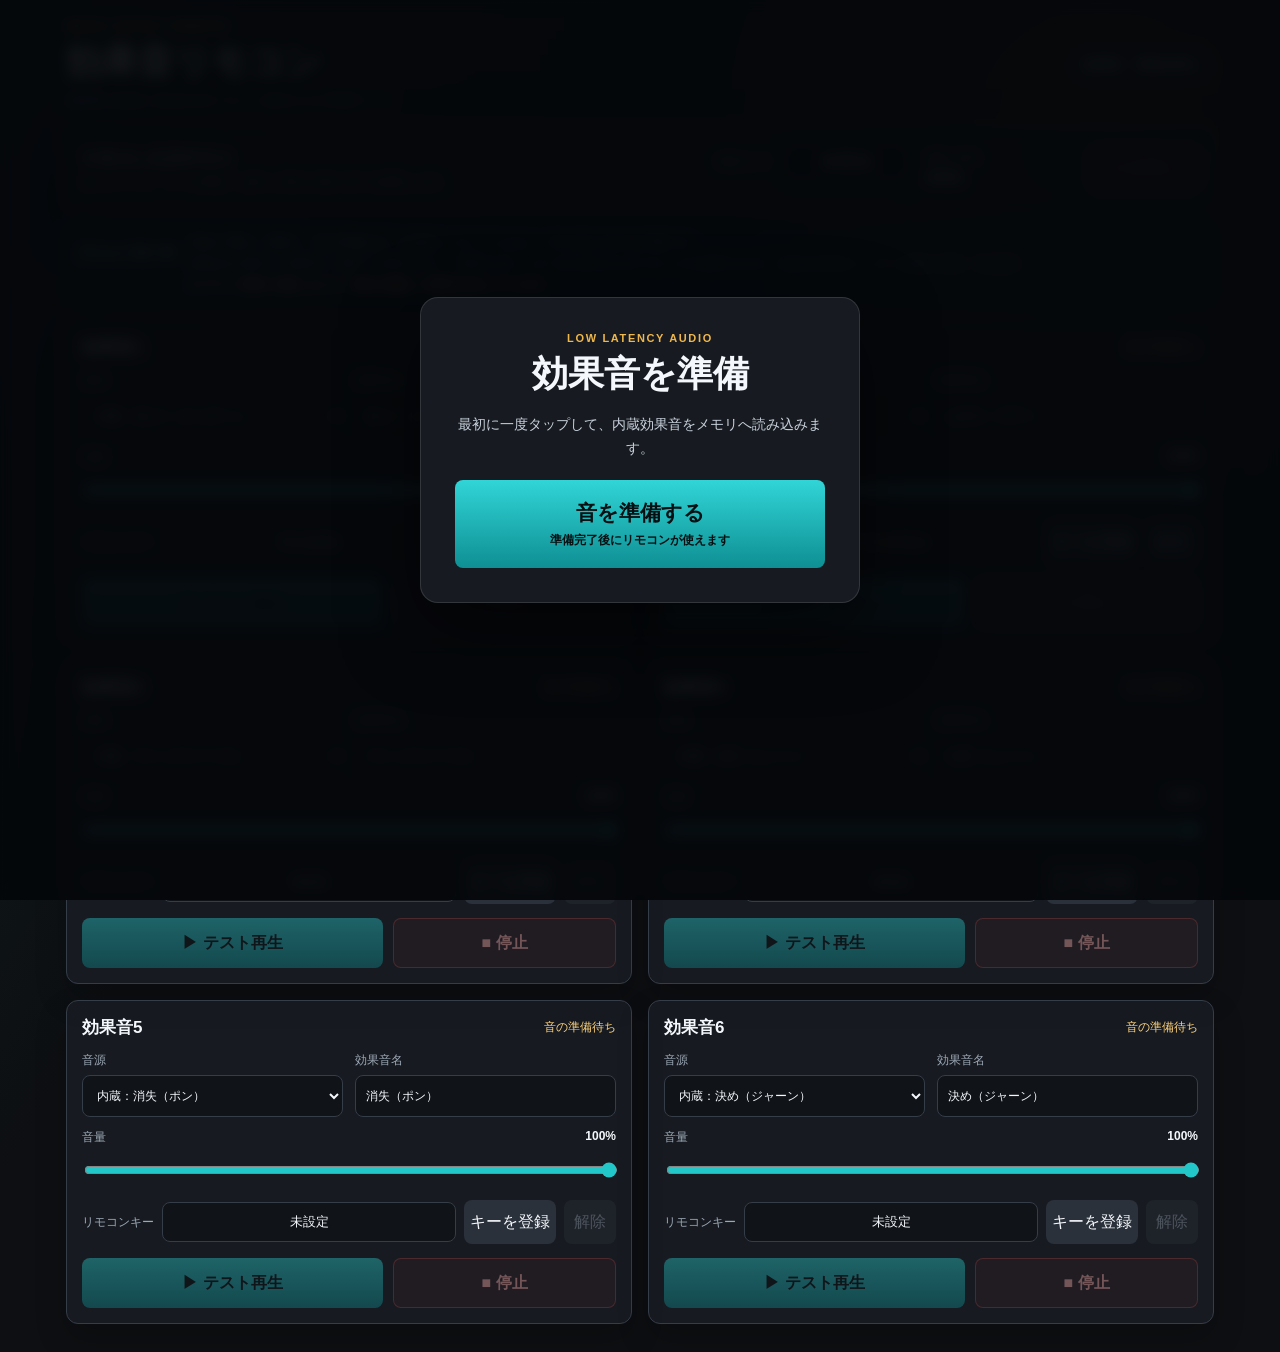
==== commit cd73a48d: "Add files via upload" ====
--- a/index.html
+++ b/index.html
@@ -1,316 +1,82 @@
-<!doctype html>
-<html lang="ja">
-<head>
-  <meta charset="utf-8">
-  <meta name="viewport" content="width=device-width, initial-scale=1, viewport-fit=cover">
-  <title>Takumi Magic Show Flow</title>
-  <link rel="stylesheet" href="./styles.css">
-  <style>
-    html {
-      height: 100%;
-      -webkit-text-size-adjust: 100%;
-    }
-
-    body.show-flow {
-      margin: 0;
-      min-height: 100vh;
-      min-height: 100dvh;
-      overflow: hidden;
-      background: #05070d;
-      touch-action: manipulation;
-    }
-
-    .flow-bingo {
-      position: fixed;
-      inset: 0;
-      z-index: 20;
-      height: 100vh;
-      height: 100dvh;
-      background: #05070d;
-    }
-
-    .flow-bingo iframe {
-      width: 100%;
-      height: 100%;
-      border: 0;
-      display: block;
-      background: #05070d;
-    }
-
-    .flow-actions {
-      position: fixed;
-      left: max(18px, env(safe-area-inset-left));
-      bottom: max(18px, env(safe-area-inset-bottom));
-      z-index: 40;
-      display: grid;
-      grid-template-columns: auto;
-      gap: 8px;
-      align-items: end;
-      justify-items: start;
-    }
-
-    .flow-actions button,
-    .flow-back-button {
-      min-height: 42px;
-      padding: 0 12px;
-      border-radius: 8px;
-      border: 1px solid rgba(255, 255, 255, 0.18);
-      box-shadow: 0 14px 36px rgba(0, 0, 0, 0.36);
-      font-weight: 900;
-    }
-
-    .flow-start-button {
-      min-width: 0;
-      min-height: 48px !important;
-      color: #061012;
-      background: linear-gradient(180deg, #34f1ef, #0d9da0);
-      font-size: 15px;
-    }
-
-    .flow-start-button:hover {
-      background: linear-gradient(180deg, #6af7f5, #12b3b5);
-    }
-
-    .flow-setup-button,
-    .flow-back-button {
-      background: rgba(28, 34, 43, 0.94);
-      color: #f5f7fb;
-    }
-
-    .flow-setup-button {
-      min-height: 36px !important;
-      padding: 0 10px !important;
-      font-size: 12px;
-      opacity: 0.78;
-    }
-
-    .flow-back-button {
-      position: fixed;
-      left: max(18px, env(safe-area-inset-left));
-      top: max(18px, env(safe-area-inset-top));
-      z-index: 45;
-      display: none;
-    }
-
-    body.flow-music-active .flow-bingo,
-    body.flow-music-active .flow-actions {
-      display: none;
-    }
-
-    body.flow-music-active .flow-back-button {
-      display: inline-flex;
-      align-items: center;
-      justify-content: center;
-    }
-
-    body.flow-bingo-active #app {
-      display: none;
-    }
-
-    body.flow-music-active {
-      overflow: auto;
-    }
-
-    body.flow-music-active #app {
-      min-height: 100vh;
-      min-height: 100dvh;
-    }
-
-    @media (max-width: 720px) {
-      .flow-actions {
-        left: max(10px, env(safe-area-inset-left));
-        right: max(10px, env(safe-area-inset-right));
-        bottom: max(10px, env(safe-area-inset-bottom));
-        grid-template-columns: minmax(0, 0.74fr) minmax(0, 1fr);
-        gap: 8px;
-        justify-items: stretch;
-      }
-
-      .flow-actions button {
-        width: 100%;
-        min-height: 50px !important;
-        padding: 0 10px;
-      }
-
-      .flow-setup-button {
-        min-height: 50px !important;
-        font-size: 12px;
-      }
-
-      .flow-start-button {
-        min-height: 54px !important;
-        font-size: 15px;
-      }
-
-      .flow-back-button {
-        left: max(10px, env(safe-area-inset-left));
-        top: max(10px, env(safe-area-inset-top));
-        min-height: 46px !important;
-      }
-    }
-
-    @media (max-width: 420px) {
-      .flow-actions {
-        grid-template-columns: 1fr;
-      }
-    }
-  </style>
-</head>
-<body class="show-flow flow-bingo-active">
-  <section class="flow-bingo" aria-label="ビンゴ演目">
-    <iframe id="bingoFrame" src="./bingo.html" title="たくみビンゴ"></iframe>
-  </section>
-
-  <div class="flow-actions" aria-label="ショー進行">
-    <button id="musicSetupButton" class="flow-setup-button" type="button">音楽準備</button>
-    <button id="startMagicButton" class="flow-start-button" type="button">ビンゴ終了</button>
-  </div>
-
-  <button id="backToBingoButton" class="flow-back-button" type="button">ビンゴへ戻る</button>
-
-  <div id="app"></div>
-
-  <script src="./app.js"></script>
-  <script>
-    "use strict";
-
-    const startMagicButton = document.getElementById("startMagicButton");
-    const musicSetupButton = document.getElementById("musicSetupButton");
-    const backToBingoButton = document.getElementById("backToBingoButton");
-    const bingoFrame = document.getElementById("bingoFrame");
-    const bingoFrameSrc = "./bingo.html";
-    let bingoEnded = false;
-
-    function showBingo() {
-      stopMusicCue();
-      if (bingoEnded) {
-        reloadBingoApp();
-      } else {
-        resumeBingo();
-      }
-      document.body.classList.add("flow-bingo-active");
-      document.body.classList.remove("flow-music-active");
-    }
-
-    function showMusic() {
-      document.body.classList.add("flow-music-active");
-      document.body.classList.remove("flow-bingo-active");
-    }
-
-    function stopBingoAudio() {
-      bingoFrame.dataset.stopMode = "pending";
-      try {
-        const frameWindow = bingoFrame.contentWindow;
-        if (frameWindow && frameWindow.takumiBingoShowFlow && frameWindow.takumiBingoShowFlow.stopForShowTransition) {
-          frameWindow.takumiBingoShowFlow.stopForShowTransition();
-          bingoFrame.dataset.stopMode = "api";
-          return;
-        }
-
-        const frameDocument = bingoFrame.contentDocument;
-        if (frameWindow && frameWindow.speechSynthesis) {
-          frameWindow.speechSynthesis.cancel();
-        }
-        if (frameDocument) {
-          frameDocument.querySelectorAll("audio").forEach((audio) => {
-            audio.pause();
-            if (Number.isFinite(audio.duration)) {
-              audio.currentTime = 0;
-            }
-          });
-        }
-        bingoFrame.dataset.stopMode = "fallback";
-      } catch (error) {
-        bingoFrame.dataset.stopMode = "blocked";
-        // The music cue starts even if the embedded bingo page blocks audio access.
-      }
-    }
-
-    function endBingoApp() {
-      if (bingoEnded) {
-        return;
-      }
-
-      stopBingoAudio();
-      bingoEnded = true;
-      bingoFrame.dataset.stopMode = "ended";
-      bingoFrame.removeAttribute("src");
-      bingoFrame.srcdoc = `<!doctype html>
-<html lang="ja">
-<head>
-  <meta charset="utf-8">
-  <style>
-    html, body {
-      width: 100%;
-      height: 100%;
-      margin: 0;
-      display: grid;
-      place-items: center;
-      background: #05070b;
-      color: #f7f3e7;
-      font-family: system-ui, sans-serif;
-    }
-    p {
-      margin: 0;
-      font-size: 22px;
-      font-weight: 700;
-    }
-  </style>
-</head>
-<body><p>ビンゴは終了しました</p></body>
-</html>`;
-    }
-
-    function reloadBingoApp() {
-      bingoEnded = false;
-      bingoFrame.removeAttribute("srcdoc");
-      bingoFrame.dataset.stopMode = "reloaded";
-      bingoFrame.src = bingoFrameSrc;
-    }
-
-    function resumeBingo() {
-      try {
-        const frameWindow = bingoFrame.contentWindow;
-        if (frameWindow && frameWindow.takumiBingoShowFlow && frameWindow.takumiBingoShowFlow.resumeAfterShowTransition) {
-          frameWindow.takumiBingoShowFlow.resumeAfterShowTransition();
-          bingoFrame.dataset.stopMode = "resumed";
-        }
-      } catch (error) {
-        // Returning to bingo should still work even if the iframe is not ready.
-      }
-    }
-
-    function stopMusicCue() {
-      if (window.magicShowCue && window.magicShowCue.stopForBingoReturn) {
-        window.magicShowCue.stopForBingoReturn();
-      }
-    }
-
-    async function startMusicAct() {
-      startMagicButton.disabled = true;
-      endBingoApp();
-      showMusic();
-
-      try {
-        if (window.magicShowCue && window.magicShowCue.startFirstCue) {
-          await window.magicShowCue.startFirstCue();
-        }
-      } finally {
-        startMagicButton.disabled = false;
-      }
-    }
-
-    function openMusicSetup() {
-      stopBingoAudio();
-      showMusic();
-      if (window.magicShowCue && window.magicShowCue.showSetup) {
-        window.magicShowCue.showSetup();
-      }
-    }
-
-    startMagicButton.addEventListener("click", startMusicAct);
-    musicSetupButton.addEventListener("click", openMusicSetup);
-    backToBingoButton.addEventListener("click", showBingo);
-  </script>
-</body>
-</html>
+<!doctype html>
+<html lang="ja">
+<head>
+  <meta charset="utf-8">
+  <meta name="viewport" content="width=device-width, initial-scale=1, viewport-fit=cover">
+  <meta name="theme-color" content="#0d0f12">
+  <meta name="format-detection" content="telephone=no">
+  <meta name="apple-mobile-web-app-capable" content="yes">
+  <meta name="apple-mobile-web-app-status-bar-style" content="black-translucent">
+  <meta name="apple-mobile-web-app-title" content="効果音リモコン">
+  <meta http-equiv="Content-Security-Policy" content="default-src 'self'; script-src 'self'; style-src 'self'; connect-src 'self'; media-src 'self' blob:; worker-src 'self'; manifest-src 'self'; img-src 'self' data:">
+  <title>Magic Effect Remote</title>
+  <link rel="manifest" href="./manifest.webmanifest">
+  <link rel="stylesheet" href="./effect-remote.css">
+</head>
+<body>
+  <header class="effect-header">
+    <div>
+      <p class="effect-eyebrow">MAGIC EFFECT REMOTE</p>
+      <h1>効果音リモコン</h1>
+      <p>効果音の設定とBluetoothリモコン再生だけの専用アプリ</p>
+    </div>
+    <span id="audioReadyStatus" class="effect-status is-waiting" role="status" aria-live="polite">
+      効果音：有効化待ち
+    </span>
+  </header>
+
+  <main class="effect-main">
+    <section class="remote-panel" aria-labelledby="remotePanelTitle">
+      <div class="remote-panel-copy">
+        <h2 id="remotePanelTitle">リモコン入力テスト</h2>
+        <p>各スロットの「キーを登録」を押した時だけ割り当てを変更します。</p>
+      </div>
+
+      <div class="remote-last-input" aria-live="polite">
+        <span>最後の入力</span>
+        <kbd id="lastRemoteKey">未受信</kbd>
+        <time id="lastRemoteTime">—</time>
+      </div>
+
+      <div class="remote-last-played" aria-live="polite">
+        <span>最後に再生</span>
+        <strong id="lastPlayedEffect">未再生</strong>
+      </div>
+
+      <button id="stopAllButton" class="stop-all-button" type="button" disabled>■ 全停止</button>
+    </section>
+
+    <section class="iphone-help" aria-label="iPhoneで使う手順">
+      <strong>iPhoneで使う時</strong>
+      <span>Safariで開き、最初に「音を準備する」を1回タップしてください。PCや同じWi-Fiは不要です。</span>
+      <small>初期設定は音量＋＝効果音1、音量−＝効果音2です。「最後の入力」にキー名が表示されるリモコンだけ使用できます。Safariの共有から「ホーム画面に追加」できます。</small>
+      <small id="offlineStatus" class="offline-status" role="status" aria-live="polite">オフライン保存：準備中</small>
+    </section>
+
+    <section id="keyLearningBanner" class="key-learning-banner" role="status" hidden>
+      <span><strong id="keyLearningSlot">効果音1</strong>：次に押したリモコンキーを登録します</span>
+      <button id="cancelKeyLearning" type="button">キャンセル</button>
+    </section>
+
+    <section id="effectSlotGrid" class="effect-slot-grid" aria-label="効果音スロット"></section>
+  </main>
+
+  <div id="audioGate" class="audio-gate">
+    <div class="audio-gate-card">
+      <p class="effect-eyebrow">LOW LATENCY AUDIO</p>
+      <h2>効果音を準備</h2>
+      <p id="audioGateHelp">最初に一度タップして、内蔵効果音をメモリへ読み込みます。</p>
+      <button id="enableAudioButton" type="button">
+        <strong>音を準備する</strong>
+        <small>準備完了後にリモコンが使えます</small>
+      </button>
+    </div>
+  </div>
+
+  <div id="effectToast" class="effect-toast" role="status" aria-live="polite" hidden></div>
+
+  <noscript>このアプリを使うにはJavaScriptを有効にしてください。</noscript>
+  <script src="./effect-remote.js"></script>
+  <script src="./pwa.js"></script>
+</body>
+</html>
--- a/effect-remote.css
+++ b/effect-remote.css
@@ -0,0 +1,702 @@
+:root {
+  color-scheme: dark;
+  --bg: #0d0f12;
+  --surface: #171b21;
+  --surface-2: #20262e;
+  --surface-3: #2a313a;
+  --line: #353d48;
+  --text: #f4f7fb;
+  --muted: #9ca8b5;
+  --soft: #c9d2dc;
+  --cyan: #22c7c9;
+  --cyan-2: #0e8f93;
+  --gold: #f0b84b;
+  --green: #47c27a;
+  --red: #f05a5a;
+  --red-2: #b93f42;
+  --shadow: 0 18px 50px rgba(0, 0, 0, 0.35);
+  font-family: "Yu Gothic UI", "Meiryo", "Segoe UI", sans-serif;
+}
+
+* {
+  box-sizing: border-box;
+}
+
+html {
+  min-height: 100%;
+  -webkit-text-size-adjust: 100%;
+  overscroll-behavior-y: none;
+}
+
+body {
+  min-height: 100vh;
+  min-height: 100dvh;
+  margin: 0;
+  background:
+    linear-gradient(120deg, rgba(34, 199, 201, 0.08), transparent 34%),
+    radial-gradient(circle at 86% 10%, rgba(240, 184, 75, 0.1), transparent 24rem),
+    var(--bg);
+  color: var(--text);
+  touch-action: manipulation;
+  -webkit-tap-highlight-color: transparent;
+}
+
+button,
+input,
+select {
+  font: inherit;
+  touch-action: manipulation;
+}
+
+button {
+  min-height: 44px;
+  border: 0;
+  border-radius: 8px;
+  background: var(--surface-3);
+  color: var(--text);
+  cursor: pointer;
+  transition: transform 90ms ease, background 90ms ease, opacity 120ms ease;
+}
+
+button:hover {
+  background: #333c47;
+}
+
+button:active {
+  transform: translateY(1px);
+}
+
+button:disabled {
+  cursor: not-allowed;
+  opacity: 0.4;
+}
+
+button:focus-visible,
+input:focus-visible,
+select:focus-visible {
+  outline: 3px solid rgba(34, 199, 201, 0.48);
+  outline-offset: 2px;
+}
+
+input,
+select {
+  width: 100%;
+  min-height: 42px;
+  border: 1px solid var(--line);
+  border-radius: 8px;
+  padding: 0 10px;
+  background: #101318;
+  color: var(--text);
+}
+
+input[type="range"] {
+  min-height: 32px;
+  padding: 0;
+  accent-color: var(--cyan);
+}
+
+[hidden] {
+  display: none !important;
+}
+
+.effect-header,
+.effect-main {
+  width: min(1180px, 100%);
+  margin-inline: auto;
+  padding-right: max(16px, env(safe-area-inset-right));
+  padding-left: max(16px, env(safe-area-inset-left));
+}
+
+.effect-header {
+  display: flex;
+  align-items: center;
+  justify-content: space-between;
+  gap: 18px;
+  padding-top: max(20px, env(safe-area-inset-top));
+  padding-bottom: 16px;
+}
+
+.effect-eyebrow {
+  margin: 0 0 6px;
+  color: var(--gold);
+  font-size: 11px;
+  font-weight: 900;
+  letter-spacing: 0.15em;
+}
+
+.effect-header h1 {
+  margin: 0;
+  font-size: clamp(24px, 4vw, 36px);
+}
+
+.effect-header > div > p:last-child {
+  margin: 5px 0 0;
+  color: var(--muted);
+  font-size: 13px;
+}
+
+.effect-status {
+  flex: 0 0 auto;
+  padding: 9px 13px;
+  border: 1px solid var(--line);
+  border-radius: 999px;
+  background: var(--surface);
+  color: var(--soft);
+  font-size: 13px;
+  font-weight: 800;
+}
+
+.effect-status.is-ready {
+  border-color: rgba(71, 194, 122, 0.58);
+  color: #9ee5b9;
+}
+
+.effect-status.is-loading {
+  border-color: rgba(240, 184, 75, 0.58);
+  color: #ffd37b;
+}
+
+.effect-status.is-error {
+  border-color: rgba(240, 90, 90, 0.64);
+  color: #ffaaaa;
+}
+
+.effect-main {
+  padding-bottom: max(28px, env(safe-area-inset-bottom));
+}
+
+.remote-panel {
+  position: sticky;
+  top: max(8px, env(safe-area-inset-top));
+  z-index: 8;
+  display: grid;
+  grid-template-columns: minmax(220px, 1fr) auto minmax(150px, auto) auto;
+  gap: 14px;
+  align-items: center;
+  padding: 14px;
+  border: 1px solid var(--line);
+  border-radius: 12px;
+  background: rgba(23, 27, 33, 0.97);
+  box-shadow: var(--shadow);
+  backdrop-filter: blur(12px);
+}
+
+.remote-panel h2,
+.remote-panel p {
+  margin: 0;
+}
+
+.remote-panel h2 {
+  font-size: 17px;
+}
+
+.remote-panel p {
+  margin-top: 4px;
+  color: var(--muted);
+  font-size: 12px;
+}
+
+.remote-last-input {
+  display: grid;
+  grid-template-columns: auto auto;
+  gap: 3px 9px;
+  align-items: center;
+}
+
+.remote-last-input > span,
+.remote-last-played > span {
+  color: var(--muted);
+  font-size: 11px;
+}
+
+.remote-last-input kbd {
+  min-width: 130px;
+  padding: 8px 11px;
+  border: 1px solid var(--cyan-2);
+  border-radius: 8px;
+  background: #0c1015;
+  color: var(--text);
+  text-align: center;
+  font-size: 17px;
+  overflow-wrap: anywhere;
+}
+
+.remote-last-input time {
+  grid-column: 2;
+  color: var(--muted);
+  font-size: 10px;
+  text-align: right;
+}
+
+.remote-last-played {
+  min-width: 0;
+  display: grid;
+  gap: 4px;
+}
+
+.remote-last-played strong {
+  max-width: 220px;
+  overflow: hidden;
+  color: var(--soft);
+  font-size: 13px;
+  text-overflow: ellipsis;
+  white-space: nowrap;
+}
+
+.stop-all-button {
+  min-width: 110px;
+  padding: 0 14px;
+  border: 1px solid rgba(240, 90, 90, 0.7);
+  background: rgba(185, 63, 66, 0.28);
+  color: #ffb0b0;
+  font-weight: 900;
+}
+
+.iphone-help {
+  display: grid;
+  grid-template-columns: auto minmax(0, 1fr);
+  gap: 4px 12px;
+  align-items: center;
+  margin-top: 10px;
+  padding: 11px 13px;
+  border: 1px solid rgba(34, 199, 201, 0.34);
+  border-radius: 10px;
+  background: rgba(14, 143, 147, 0.1);
+  color: var(--soft);
+  line-height: 1.5;
+}
+
+.iphone-help strong {
+  grid-row: 1 / span 2;
+  color: #9eeff0;
+  font-size: 13px;
+  white-space: nowrap;
+}
+
+.iphone-help span {
+  font-size: 12px;
+}
+
+.iphone-help small {
+  color: var(--muted);
+  font-size: 11px;
+}
+
+.iphone-help .offline-status {
+  grid-column: 2;
+  color: #f6c96b;
+  font-weight: 900;
+}
+
+.iphone-help .offline-status[data-state="ready"] {
+  color: #92e8a8;
+}
+
+.iphone-help .offline-status[data-state="error"] {
+  color: #ff9393;
+}
+
+.key-learning-banner {
+  position: sticky;
+  top: 98px;
+  z-index: 7;
+  margin-top: 10px;
+  padding: 10px 12px;
+  border: 1px solid var(--gold);
+  border-radius: 10px;
+  background: rgba(43, 35, 20, 0.97);
+  color: #ffd37b;
+  box-shadow: 0 10px 26px rgba(0, 0, 0, 0.28);
+}
+
+.key-learning-banner:not([hidden]) {
+  display: flex;
+  align-items: center;
+  justify-content: space-between;
+  gap: 12px;
+}
+
+.key-learning-banner button {
+  min-height: 36px;
+  padding: 0 12px;
+}
+
+.effect-slot-grid {
+  display: grid;
+  grid-template-columns: repeat(2, minmax(0, 1fr));
+  gap: 16px;
+  margin-top: 16px;
+}
+
+.effect-slot-card {
+  min-width: 0;
+  padding: 15px;
+  border: 1px solid var(--line);
+  border-radius: 12px;
+  background: rgba(23, 27, 33, 0.96);
+  box-shadow: 0 14px 32px rgba(0, 0, 0, 0.2);
+}
+
+.effect-slot-card.is-learning {
+  border-color: var(--gold);
+  box-shadow: 0 0 0 2px rgba(240, 184, 75, 0.18), 0 14px 32px rgba(0, 0, 0, 0.2);
+}
+
+.effect-slot-card.is-playing {
+  border-color: var(--cyan);
+  filter: brightness(1.08);
+}
+
+.effect-slot-header {
+  display: flex;
+  align-items: center;
+  justify-content: space-between;
+  gap: 12px;
+  margin-bottom: 13px;
+}
+
+.effect-slot-header h2 {
+  margin: 0;
+  font-size: 17px;
+}
+
+.slot-status {
+  color: var(--muted);
+  font-size: 12px;
+}
+
+.slot-status.is-ready {
+  color: #9ee5b9;
+}
+
+.slot-status.is-loading {
+  color: #ffd37b;
+}
+
+.slot-status.is-error {
+  color: #ffaaaa;
+}
+
+.effect-slot-fields {
+  display: grid;
+  grid-template-columns: repeat(2, minmax(0, 1fr));
+  gap: 12px;
+}
+
+.effect-slot-fields label {
+  min-width: 0;
+  display: grid;
+  gap: 6px;
+  color: var(--muted);
+  font-size: 12px;
+}
+
+.custom-file-row,
+.volume-field,
+.key-field {
+  grid-column: 1 / -1;
+}
+
+.custom-file-row {
+  display: grid;
+  grid-template-columns: auto minmax(0, 1fr);
+  gap: 9px;
+  align-items: center;
+}
+
+.custom-file-row button {
+  padding: 0 12px;
+}
+
+.custom-file-row span {
+  min-width: 0;
+  color: var(--soft);
+  font-size: 12px;
+  overflow-wrap: anywhere;
+}
+
+.volume-field > span {
+  display: flex;
+  justify-content: space-between;
+  gap: 10px;
+}
+
+.volume-field output {
+  color: var(--text);
+  font-weight: 800;
+  font-variant-numeric: tabular-nums;
+}
+
+.key-field {
+  display: grid;
+  grid-template-columns: auto minmax(90px, 1fr) auto auto;
+  gap: 8px;
+  align-items: center;
+}
+
+.field-label {
+  color: var(--muted);
+  font-size: 12px;
+}
+
+.key-field kbd {
+  min-width: 0;
+  padding: 10px;
+  border: 1px solid var(--line);
+  border-radius: 8px;
+  background: #101318;
+  color: var(--text);
+  text-align: center;
+  overflow-wrap: anywhere;
+}
+
+.learn-key-button.is-active {
+  background: #6b501e;
+  color: #ffe0a0;
+}
+
+.clear-key-button {
+  padding: 0 10px;
+  color: var(--muted);
+}
+
+.slot-warning {
+  margin: 10px 0 0;
+  color: #ffd37b;
+  font-size: 12px;
+  line-height: 1.5;
+}
+
+.slot-actions {
+  display: grid;
+  grid-template-columns: 1.35fr 1fr;
+  gap: 10px;
+  margin-top: 14px;
+}
+
+.slot-actions button {
+  min-height: 50px;
+  font-weight: 900;
+}
+
+.test-effect-button {
+  background: linear-gradient(180deg, #2ad2d4, var(--cyan-2));
+  color: #061012;
+}
+
+.stop-effect-button {
+  border: 1px solid rgba(240, 90, 90, 0.55);
+  background: rgba(240, 90, 90, 0.1);
+  color: #ffb0b0;
+}
+
+.hidden-file-input {
+  display: none;
+}
+
+.audio-gate {
+  position: fixed;
+  z-index: 30;
+  inset: 0;
+  display: grid;
+  place-items: center;
+  padding-top: max(24px, env(safe-area-inset-top));
+  padding-right: max(24px, env(safe-area-inset-right));
+  padding-bottom: max(24px, env(safe-area-inset-bottom));
+  padding-left: max(24px, env(safe-area-inset-left));
+  background: rgba(5, 7, 10, 0.93);
+  backdrop-filter: blur(7px);
+}
+
+.audio-gate-card {
+  width: min(440px, 100%);
+  padding: clamp(22px, 6vw, 34px);
+  border: 1px solid rgba(255, 255, 255, 0.12);
+  border-radius: 18px;
+  background: var(--surface);
+  box-shadow: 0 26px 74px rgba(0, 0, 0, 0.5);
+  text-align: center;
+}
+
+.audio-gate-card h2 {
+  margin: 0;
+  font-size: clamp(25px, 7vw, 36px);
+}
+
+.audio-gate-card > p:not(.effect-eyebrow) {
+  margin: 14px 0 20px;
+  color: var(--soft);
+  font-size: 14px;
+  line-height: 1.65;
+}
+
+#enableAudioButton {
+  width: 100%;
+  min-height: 88px;
+  display: grid;
+  place-content: center;
+  gap: 5px;
+  background: linear-gradient(180deg, #31d5d7, var(--cyan-2));
+  color: #061012;
+}
+
+#enableAudioButton strong {
+  font-size: 21px;
+}
+
+#enableAudioButton small {
+  font-size: 12px;
+  font-weight: 700;
+}
+
+.effect-toast {
+  position: fixed;
+  z-index: 40;
+  left: 50%;
+  bottom: max(24px, calc(12px + env(safe-area-inset-bottom)));
+  width: max-content;
+  max-width: calc(100vw - 32px);
+  transform: translateX(-50%);
+  padding: 10px 15px;
+  border: 1px solid rgba(255, 255, 255, 0.12);
+  border-radius: 999px;
+  background: rgba(5, 7, 10, 0.95);
+  box-shadow: 0 12px 28px rgba(0, 0, 0, 0.38);
+  color: var(--text);
+  font-size: 13px;
+  text-align: center;
+}
+
+noscript {
+  position: fixed;
+  z-index: 50;
+  inset: 0;
+  display: grid;
+  place-items: center;
+  padding: 24px;
+  background: var(--bg);
+  text-align: center;
+}
+
+@media (max-width: 820px) {
+  .effect-header {
+    align-items: flex-start;
+    flex-direction: column;
+  }
+
+  .remote-panel {
+    position: static;
+    grid-template-columns: minmax(0, 1fr) auto;
+    backdrop-filter: none;
+  }
+
+  .effect-main {
+    padding-bottom: max(94px, calc(80px + env(safe-area-inset-bottom)));
+  }
+
+  .stop-all-button {
+    position: fixed;
+    z-index: 20;
+    right: max(12px, env(safe-area-inset-right));
+    bottom: max(12px, env(safe-area-inset-bottom));
+    min-width: 118px;
+    box-shadow: 0 10px 28px rgba(0, 0, 0, 0.42);
+  }
+
+  .stop-all-button:disabled {
+    display: none;
+  }
+
+  .remote-last-input,
+  .remote-last-played {
+    grid-column: auto;
+  }
+
+  .key-learning-banner {
+    top: max(8px, env(safe-area-inset-top));
+  }
+
+  .effect-slot-grid {
+    grid-template-columns: 1fr;
+    gap: 12px;
+  }
+}
+
+@media (max-width: 560px) {
+  .effect-header,
+  .effect-main {
+    padding-right: max(10px, env(safe-area-inset-right));
+    padding-left: max(10px, env(safe-area-inset-left));
+  }
+
+  .remote-panel {
+    grid-template-columns: 1fr auto;
+    gap: 10px;
+  }
+
+  .remote-panel-copy,
+  .remote-last-input,
+  .remote-last-played {
+    grid-column: 1 / -1;
+  }
+
+  .remote-last-input {
+    grid-template-columns: auto minmax(0, 1fr);
+  }
+
+  .stop-all-button {
+    min-width: 112px;
+  }
+
+  select,
+  input:not([type="range"]) {
+    min-height: 48px;
+    font-size: 16px;
+  }
+
+  .slot-actions button {
+    min-height: 60px;
+    font-size: 16px;
+  }
+
+  .iphone-help {
+    grid-template-columns: 1fr;
+  }
+
+  .iphone-help strong {
+    grid-row: auto;
+  }
+
+  .iphone-help .offline-status {
+    grid-column: auto;
+  }
+
+  .effect-slot-fields {
+    grid-template-columns: 1fr;
+  }
+
+  .key-field {
+    grid-template-columns: repeat(2, minmax(0, 1fr));
+  }
+
+  .key-field .field-label,
+  .key-field kbd {
+    grid-column: 1 / -1;
+  }
+
+  .key-field button {
+    width: 100%;
+  }
+
+  .key-learning-banner:not([hidden]) {
+    align-items: stretch;
+    flex-direction: column;
+  }
+}
+
+@media (prefers-reduced-motion: reduce) {
+  button,
+  .effect-slot-card {
+    transition: none;
+  }
+}
